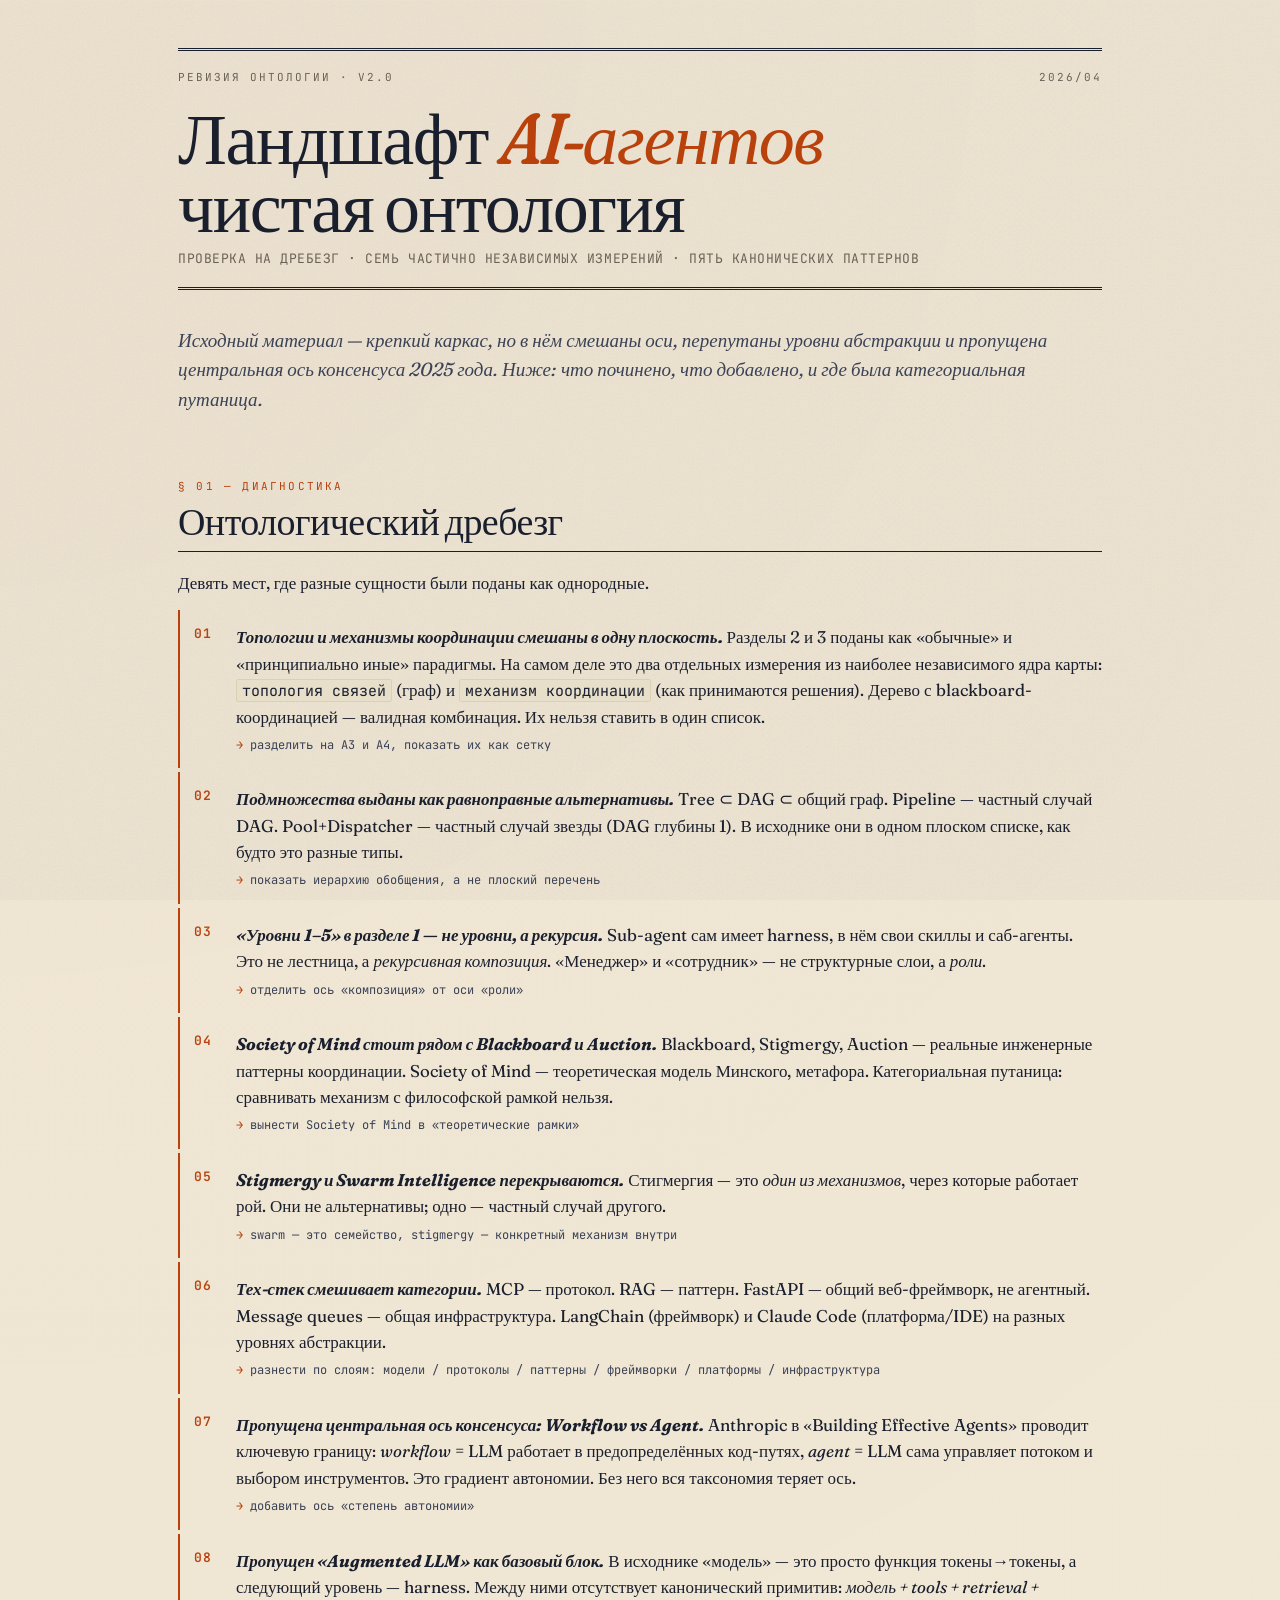
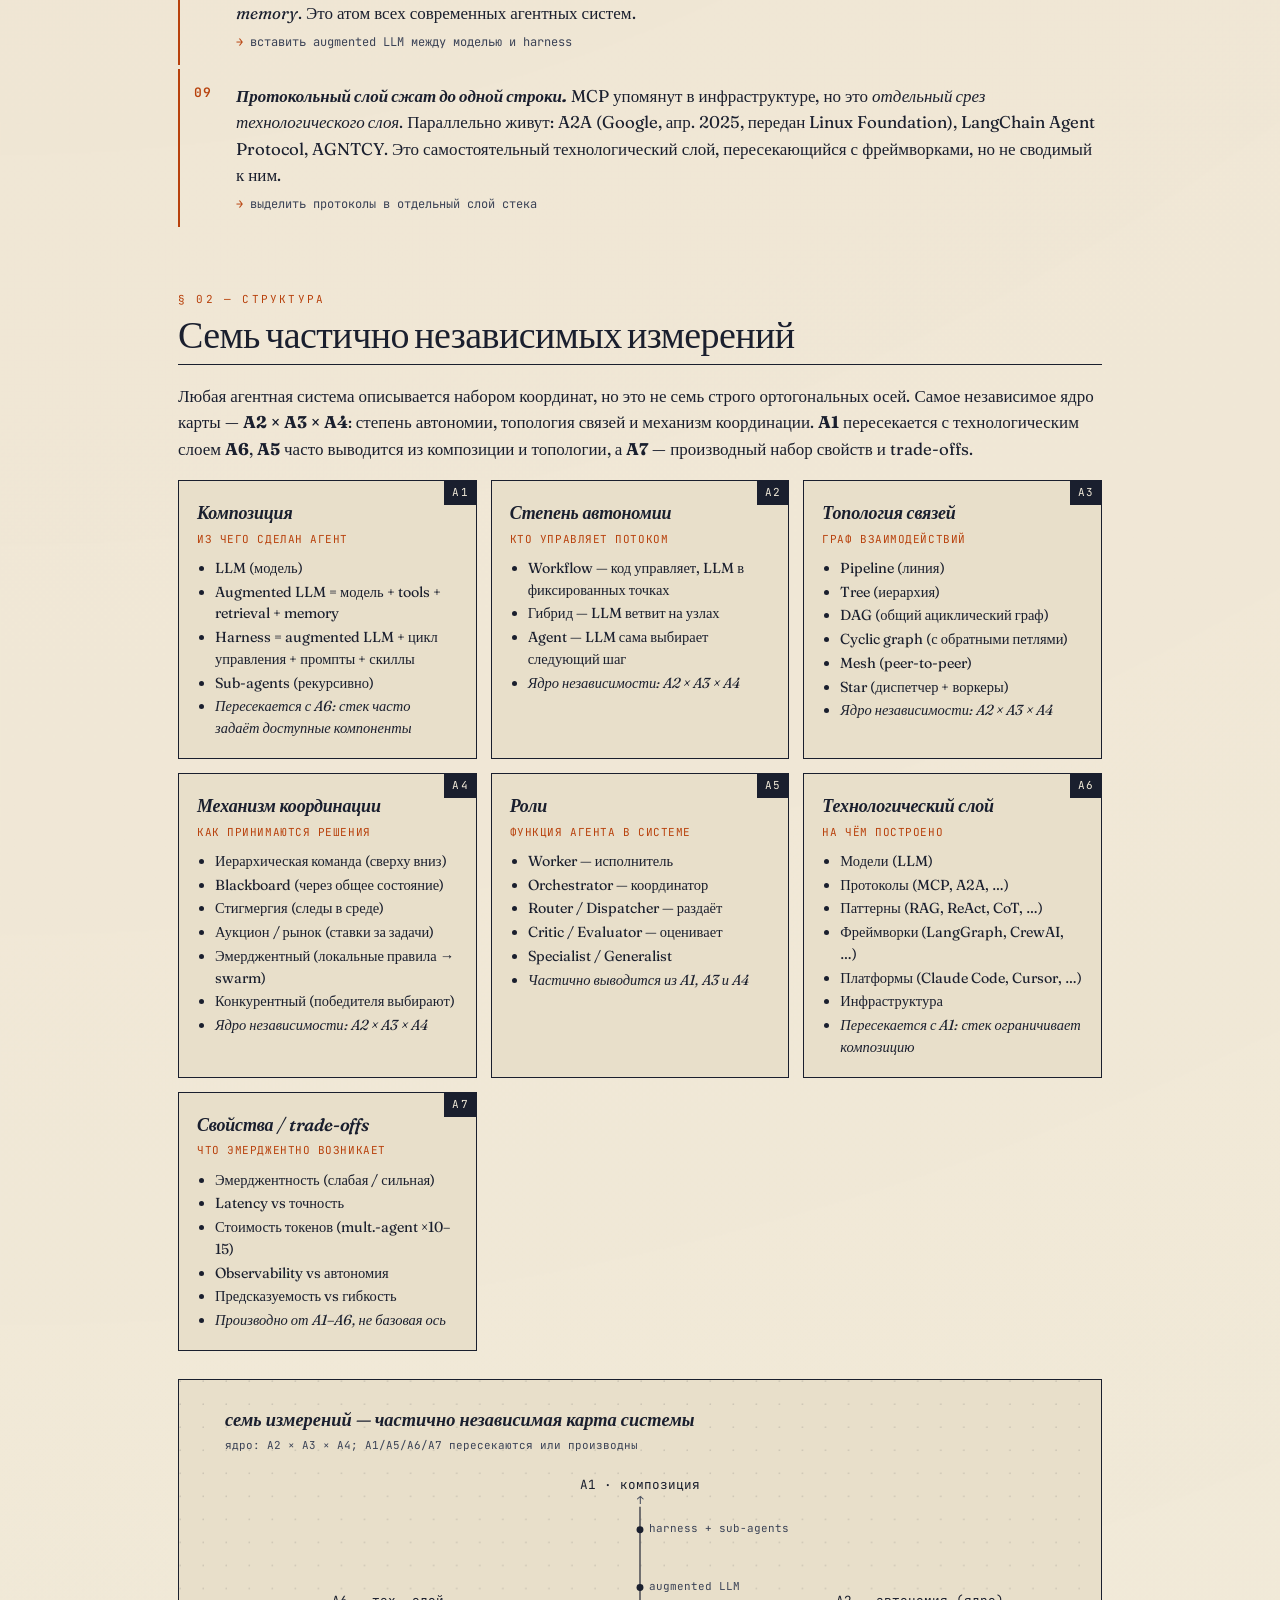
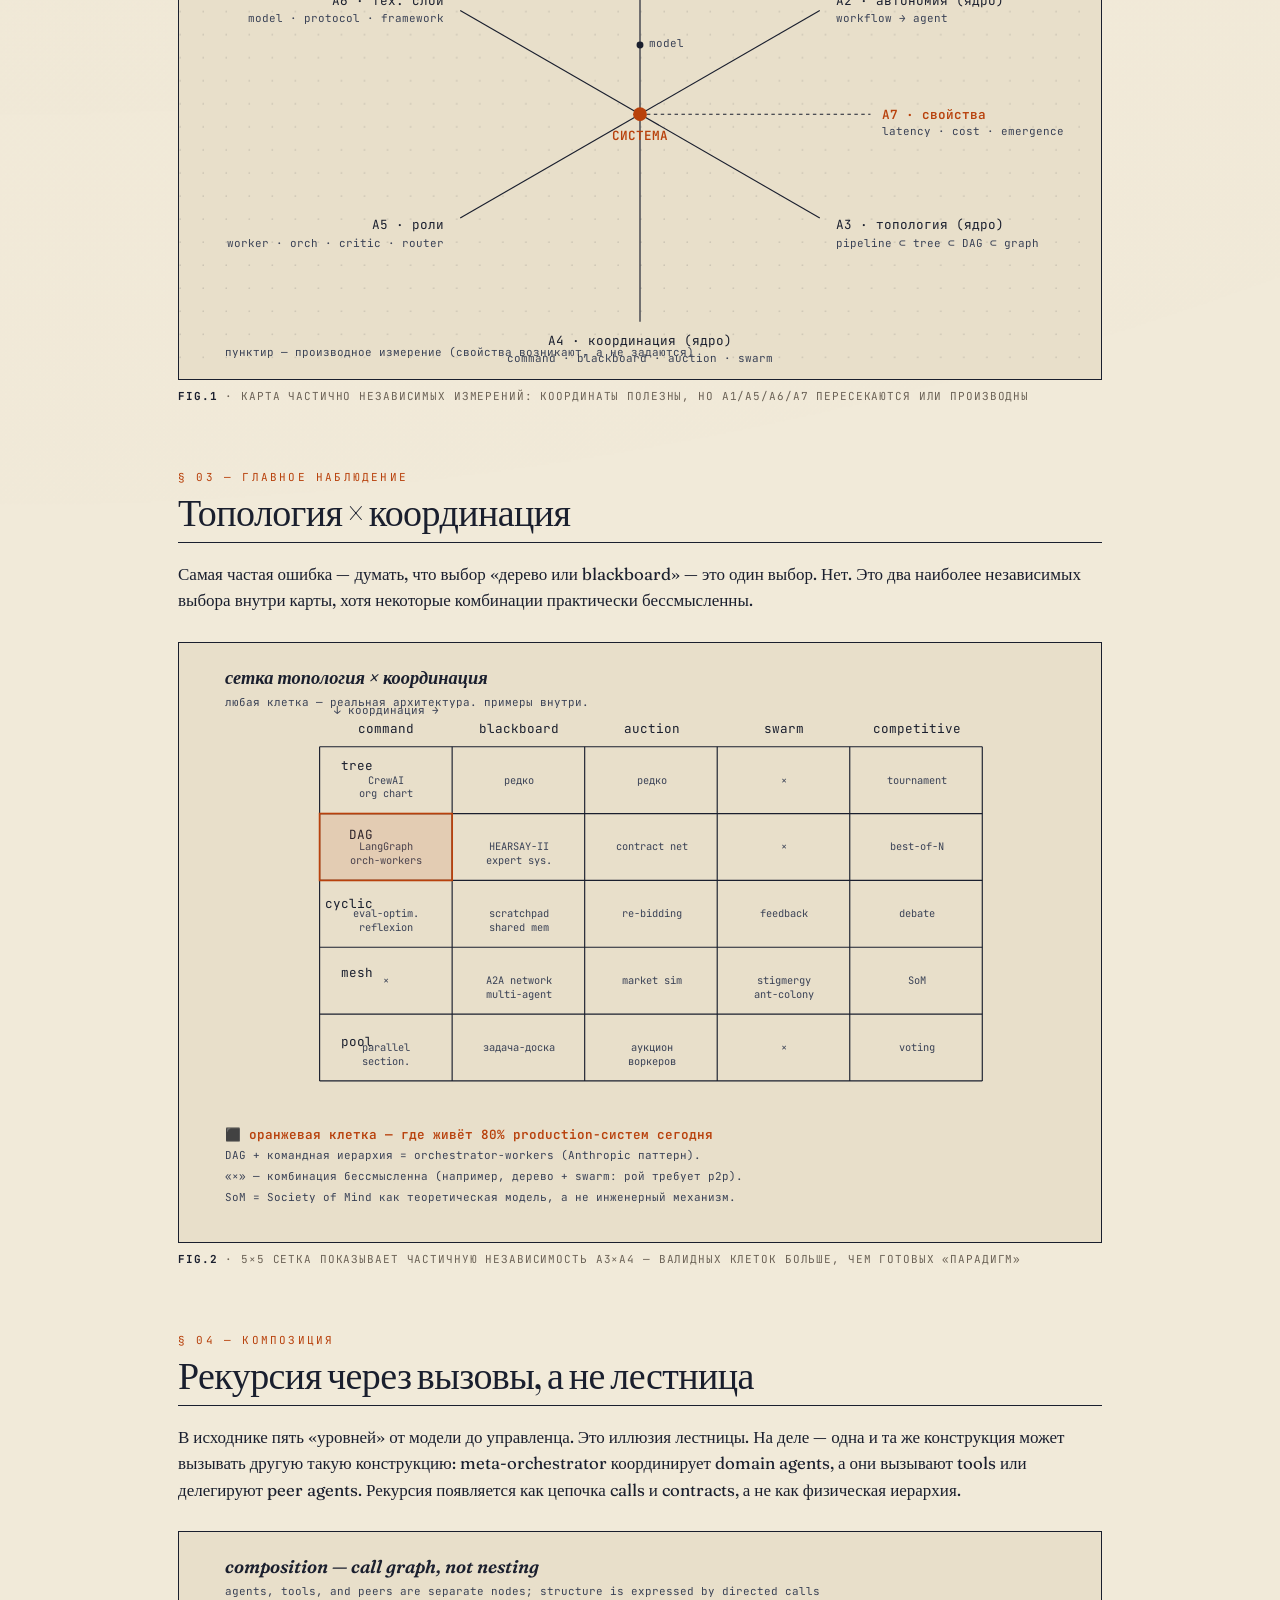
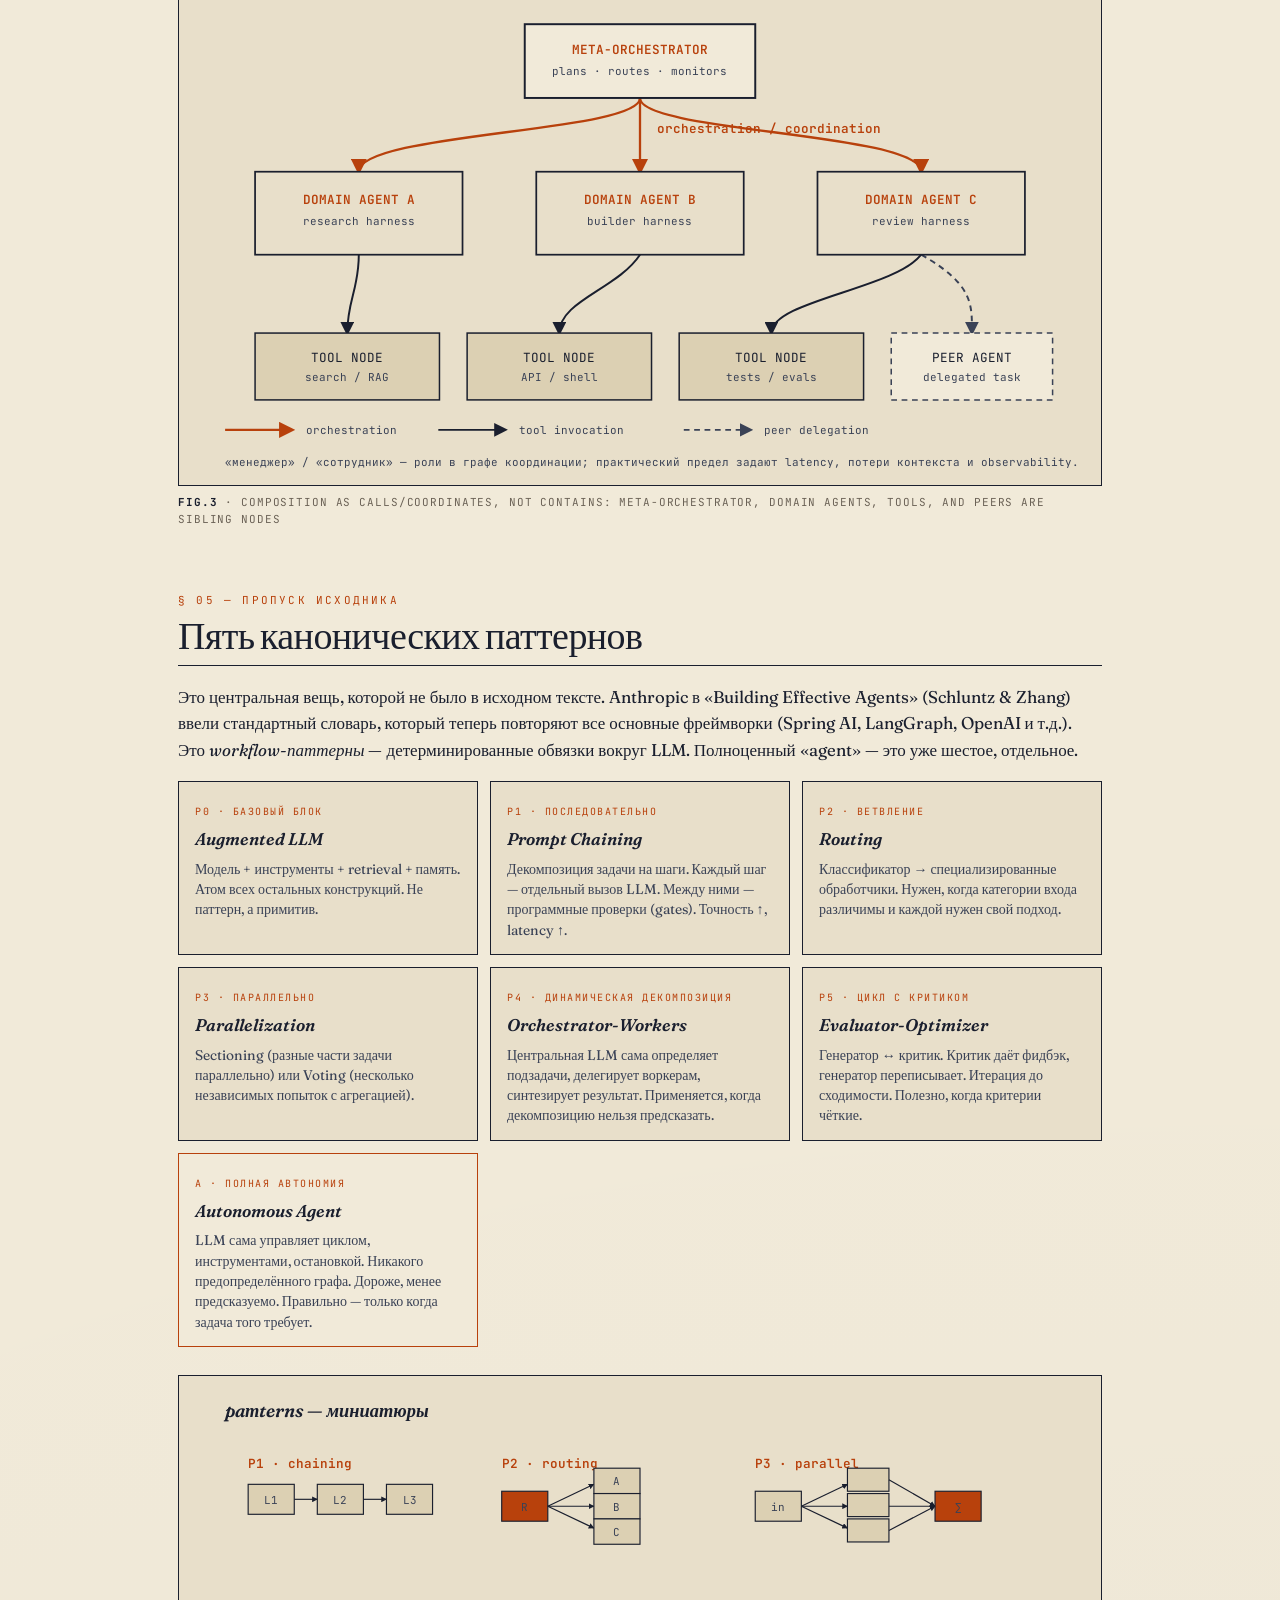
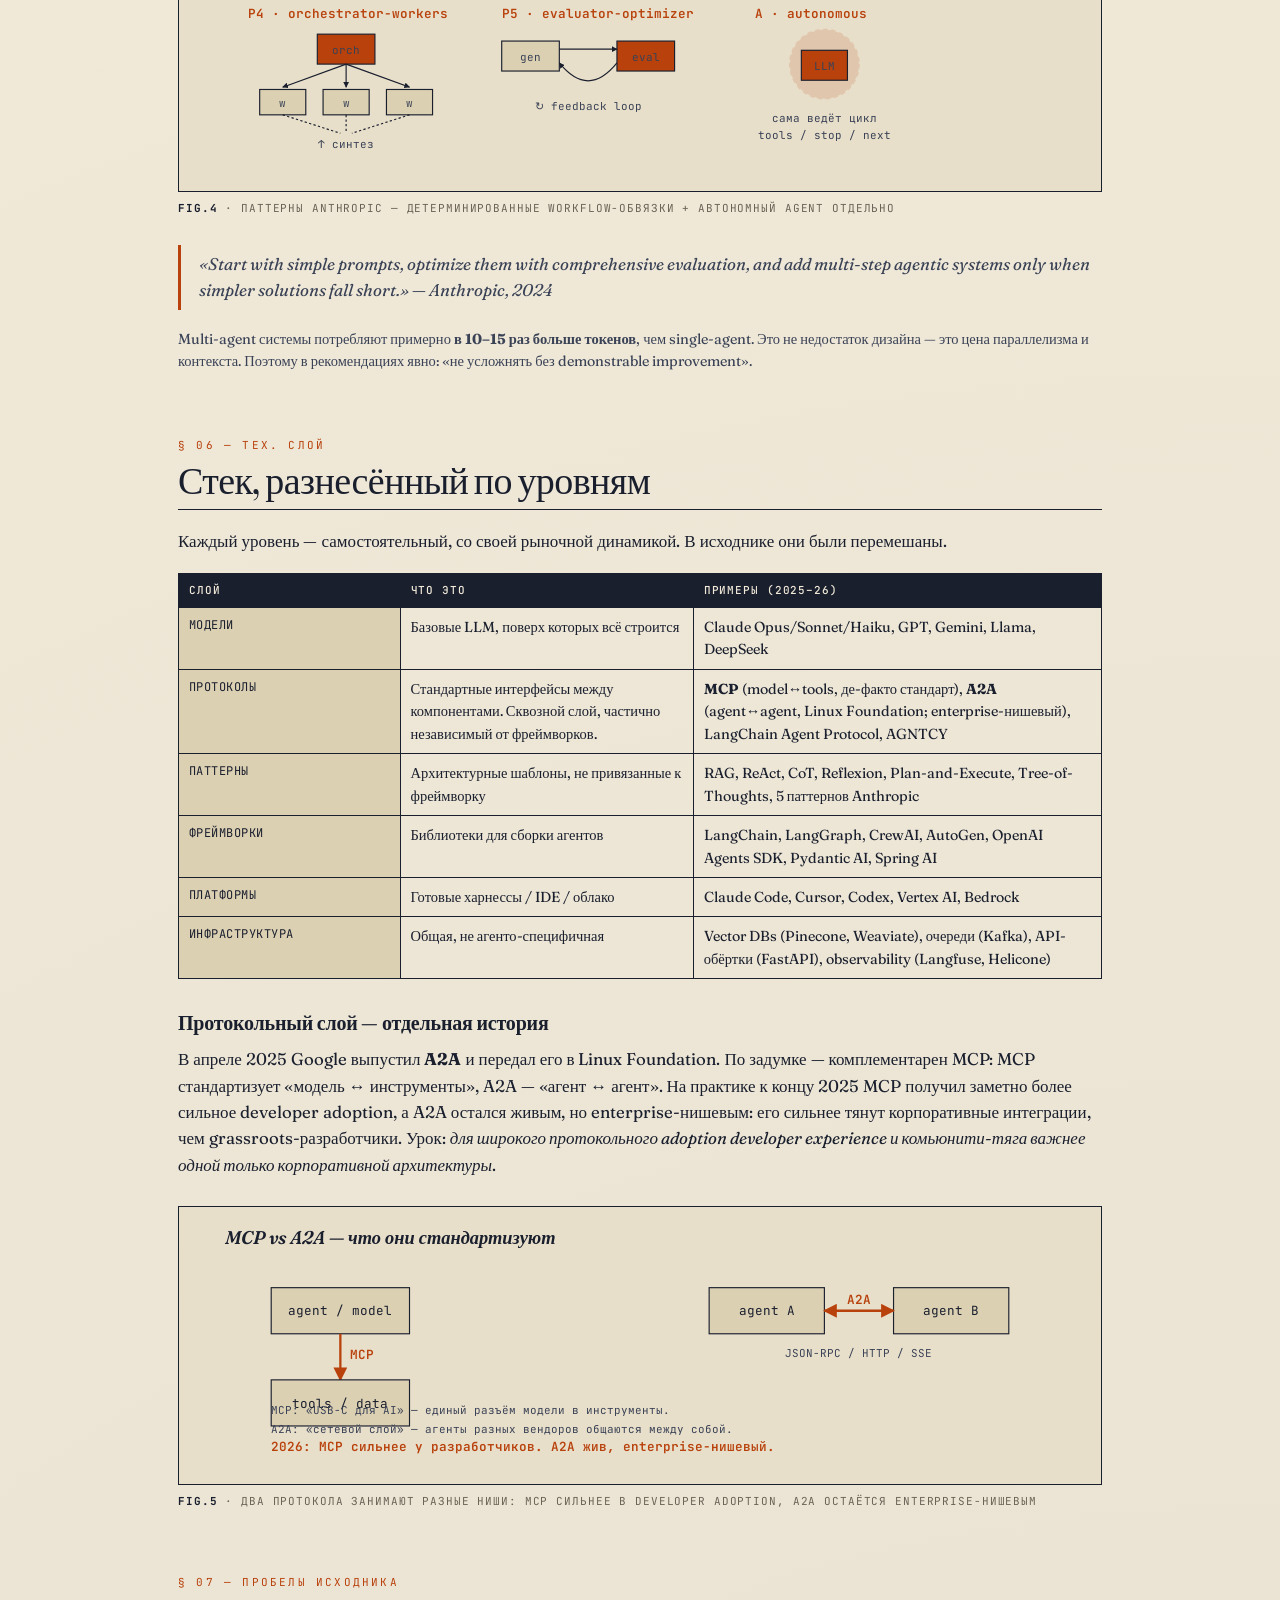
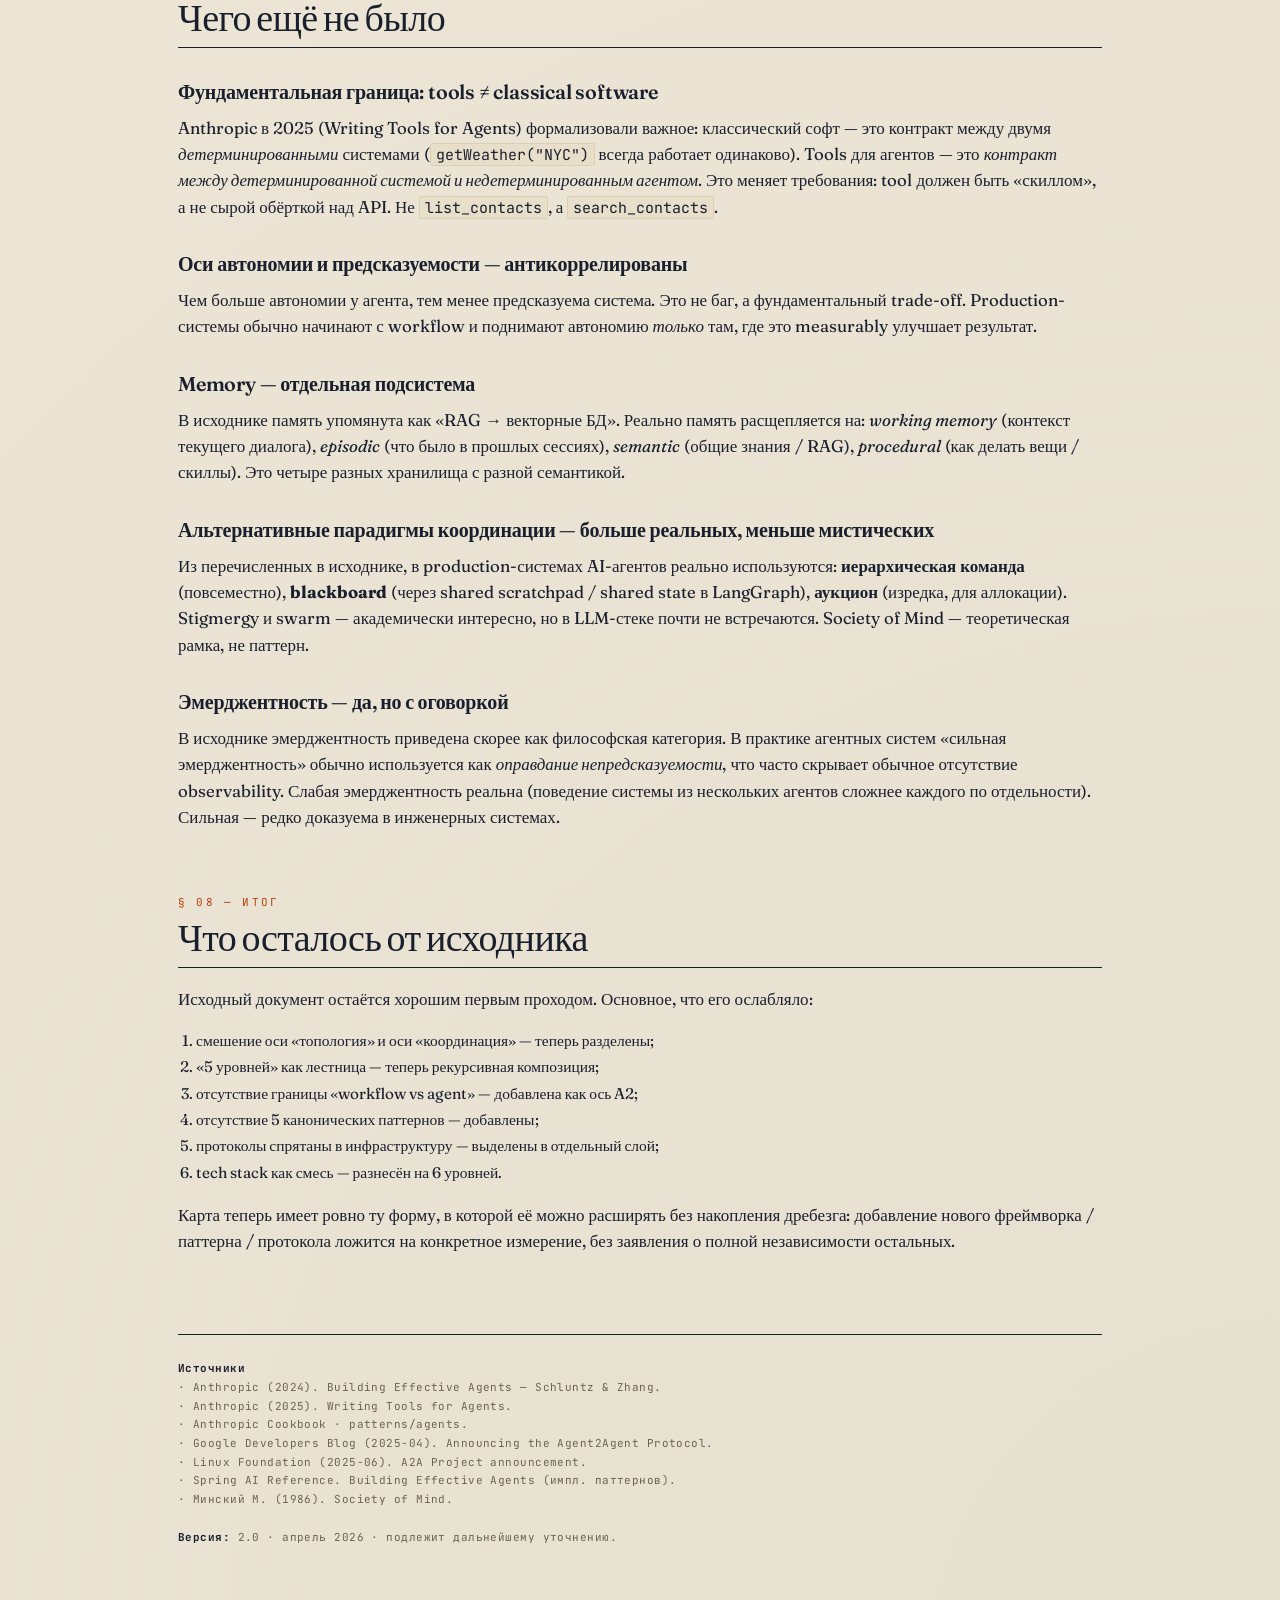
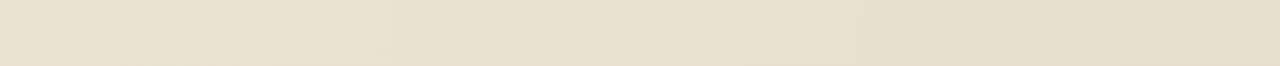
==== agent-ontology.html @ ba0fd34c "Complete Wave 1 fixes" ====
<!doctype html>
<html lang="ru">
<head>
<meta charset="utf-8">
<meta name="viewport" content="width=device-width,initial-scale=1">
<title>Ландшафт AI-агентов — чистая онтология</title>
<link rel="preconnect" href="https://fonts.googleapis.com">
<link rel="preconnect" href="https://fonts.gstatic.com" crossorigin>
<link href="https://fonts.googleapis.com/css2?family=Fraunces:ital,opsz,wght,SOFT,WONK@0,9..144,300..900,0..100,0..1;1,9..144,300..900,0..100,0..1&family=JetBrains+Mono:ital,wght@0,400..800;1,400..800&display=swap" rel="stylesheet">
<style>
  :root{
    --paper:#f1ead9;
    --paper-2:#e8dfca;
    --paper-3:#dcd0b3;
    --ink:#1a1f2e;
    --ink-2:#3a4256;
    --muted:#6b6256;
    --accent:#b8410c;
    --accent-2:#7a2810;
    --rule:#1a1f2e;
  }
  *{box-sizing:border-box}
  html,body{margin:0;padding:0;background:var(--paper);color:var(--ink);}
  body{
    font-family:"Fraunces",Georgia,serif;
    font-feature-settings:"ss01","ss02","onum";
    font-variation-settings:"opsz" 32,"SOFT" 30,"WONK" 0;
    font-size:17px;line-height:1.55;
    background-image:
      radial-gradient(circle at 0% 0%, rgba(184,65,12,.04) 0, transparent 40%),
      radial-gradient(circle at 100% 100%, rgba(26,31,46,.05) 0, transparent 40%);
  }
  .grain{position:fixed;inset:0;pointer-events:none;opacity:.18;mix-blend-mode:multiply;z-index:1;
    background-image:url("data:image/svg+xml;utf8,<svg xmlns='http://www.w3.org/2000/svg' width='160' height='160'><filter id='n'><feTurbulence type='fractalNoise' baseFrequency='.9' numOctaves='2' stitchTiles='stitch'/><feColorMatrix values='0 0 0 0 0.1 0 0 0 0 0.12 0 0 0 0 0.18 0 0 0 .35 0'/></filter><rect width='100%25' height='100%25' filter='url(%23n)'/></svg>");
  }
  .wrap{max-width:980px;margin:0 auto;padding:48px 28px 120px;position:relative;z-index:2;}
  @media(max-width:640px){.wrap{padding:28px 18px 80px}}

  /* Header */
  .masthead{border-top:3px double var(--ink);border-bottom:3px double var(--ink);padding:18px 0;margin-bottom:36px;}
  .stamp{font-family:"JetBrains Mono",monospace;font-size:11px;letter-spacing:.18em;text-transform:uppercase;color:var(--muted);display:flex;justify-content:space-between;flex-wrap:wrap;gap:8px;}
  h1{
    font-family:"Fraunces",serif;font-variation-settings:"opsz" 144,"SOFT" 0,"WONK" 1;
    font-weight:500;font-size:clamp(36px,7vw,72px);line-height:.95;
    margin:18px 0 8px;letter-spacing:-.02em;
  }
  h1 em{font-style:italic;color:var(--accent);font-variation-settings:"opsz" 144,"SOFT" 100,"WONK" 1;}
  .subtitle{font-family:"JetBrains Mono",monospace;font-size:13px;letter-spacing:.04em;color:var(--muted);text-transform:uppercase;margin-top:8px}

  /* Sections */
  section{margin:64px 0 0}
  .sec-num{font-family:"JetBrains Mono",monospace;font-size:11px;letter-spacing:.2em;color:var(--accent);text-transform:uppercase;margin-bottom:6px}
  h2{
    font-family:"Fraunces",serif;font-variation-settings:"opsz" 96,"SOFT" 20,"WONK" 1;
    font-weight:500;font-size:clamp(26px,4.4vw,38px);line-height:1.1;letter-spacing:-.015em;
    margin:0 0 18px;border-bottom:1px solid var(--ink);padding-bottom:8px;
  }
  h3{
    font-family:"Fraunces",serif;font-weight:600;font-variation-settings:"opsz" 32;
    font-size:20px;margin:28px 0 8px;letter-spacing:-.01em;
  }
  p{margin:0 0 14px}
  .lead{font-size:19px;line-height:1.55;color:var(--ink-2);font-style:italic;font-variation-settings:"opsz" 32,"SOFT" 60}
  code,kbd,.mono{font-family:"JetBrains Mono",monospace;font-size:.88em;background:var(--paper-2);padding:1px 5px;border:1px solid var(--paper-3);border-radius:2px}

  /* Drift list */
  .drift{counter-reset:d;list-style:none;padding:0;margin:0}
  .drift li{
    counter-increment:d;
    border-left:2px solid var(--accent);
    padding:14px 0 14px 56px;margin:0 0 4px;
    position:relative;
  }
  .drift li::before{
    content:counter(d,decimal-leading-zero);
    position:absolute;left:14px;top:14px;
    font-family:"JetBrains Mono",monospace;font-size:13px;letter-spacing:.05em;
    color:var(--accent);font-weight:600;
  }
  .drift b{font-weight:700;font-style:italic;color:var(--ink)}
  .drift .fix{
    display:block;margin-top:6px;
    font-family:"JetBrains Mono",monospace;font-size:12px;
    color:var(--ink-2);
  }
  .drift .fix::before{content:"→ ";color:var(--accent);font-weight:700}

  /* Axis cards */
  .axes{display:grid;grid-template-columns:repeat(auto-fit,minmax(280px,1fr));gap:14px;margin:18px 0}
  .axis{
    background:var(--paper-2);
    border:1px solid var(--ink);
    padding:18px 18px 16px;
    position:relative;
  }
  .axis::before{
    content:attr(data-num);
    position:absolute;top:-1px;right:-1px;
    background:var(--ink);color:var(--paper);
    font-family:"JetBrains Mono",monospace;font-size:11px;letter-spacing:.1em;
    padding:4px 8px;
  }
  .axis h4{
    font-family:"Fraunces",serif;font-weight:600;font-style:italic;
    font-size:18px;margin:0 0 4px;letter-spacing:-.01em;
  }
  .axis .axis-q{font-family:"JetBrains Mono",monospace;font-size:11px;color:var(--accent);text-transform:uppercase;letter-spacing:.05em;margin-bottom:10px;display:block}
  .axis ul{margin:0;padding:0 0 0 18px;font-size:14.5px;line-height:1.5}
  .axis ul li{margin:2px 0}

  /* Diagram blocks */
  figure{margin:28px 0;padding:0}
  figure svg{display:block;width:100%;height:auto;background:var(--paper-2);border:1px solid var(--ink)}
  figcaption{
    font-family:"JetBrains Mono",monospace;font-size:11px;color:var(--muted);
    text-transform:uppercase;letter-spacing:.08em;margin-top:8px;
  }
  figcaption b{color:var(--ink)}

  /* Pattern grid */
  .patterns{display:grid;grid-template-columns:repeat(auto-fit,minmax(260px,1fr));gap:12px;margin:18px 0}
  .pat{border:1px solid var(--ink);background:var(--paper-2);padding:14px 16px}
  .pat .ptag{font-family:"JetBrains Mono",monospace;font-size:10px;letter-spacing:.15em;color:var(--accent);text-transform:uppercase}
  .pat h4{font-family:"Fraunces",serif;font-weight:600;font-size:17px;margin:4px 0 6px;font-style:italic}
  .pat p{margin:0;font-size:14px;line-height:1.45;color:var(--ink-2)}

  /* Stack table */
  .stack{width:100%;border-collapse:collapse;margin:18px 0;font-size:14.5px}
  .stack th,.stack td{border:1px solid var(--ink);padding:8px 10px;text-align:left;vertical-align:top}
  .stack th{background:var(--ink);color:var(--paper);font-family:"JetBrains Mono",monospace;font-size:11px;letter-spacing:.08em;text-transform:uppercase;font-weight:500}
  .stack td:first-child{background:var(--paper-3);font-family:"JetBrains Mono",monospace;font-size:12px;letter-spacing:.04em;text-transform:uppercase;width:24%}
  @media(max-width:560px){
    .stack td:first-child{width:32%;font-size:11px}
    .stack td,.stack th{padding:6px 7px;font-size:13px}
  }

  /* Footnote */
  .foot{
    margin-top:80px;padding-top:24px;border-top:1px solid var(--ink);
    font-family:"JetBrains Mono",monospace;font-size:11px;letter-spacing:.04em;
    color:var(--muted);line-height:1.7;
  }
  .foot b{color:var(--ink)}

  /* SVG text styling */
  svg .lbl{font-family:"JetBrains Mono",monospace;font-size:11px;fill:var(--ink)}
  svg .lbl-sm{font-family:"JetBrains Mono",monospace;font-size:9.5px;fill:var(--ink-2)}
  svg .lbl-acc{font-family:"JetBrains Mono",monospace;font-size:11px;fill:var(--accent);font-weight:600}
  svg .ttl{font-family:"Fraunces",serif;font-style:italic;font-size:16px;font-weight:600;fill:var(--ink)}

  blockquote{
    border-left:3px solid var(--accent);
    margin:18px 0;padding:6px 0 6px 18px;
    font-style:italic;color:var(--ink-2);font-size:17px;
  }

</style>
</head>
<body>
<div class="grain"></div>
<div class="wrap">

<header class="masthead">
  <div class="stamp">
    <span>Ревизия онтологии · v2.0</span>
    <span>2026/04</span>
  </div>
  <h1>Ландшафт <em>AI-агентов</em><br>чистая онтология</h1>
  <div class="subtitle">проверка на дребезг · семь частично независимых измерений · пять канонических паттернов</div>
</header>

<p class="lead">Исходный материал — крепкий каркас, но в нём смешаны оси, перепутаны уровни абстракции и пропущена центральная ось консенсуса 2025 года. Ниже: что починено, что добавлено, и где была категориальная путаница.</p>

<!-- ========== SECTION 1: DRIFT ========== -->
<section>
  <div class="sec-num">§ 01 — диагностика</div>
  <h2>Онтологический дребезг</h2>
  <p>Девять мест, где разные сущности были поданы как однородные.</p>

  <ol class="drift">
    <li><b>Топологии и механизмы координации смешаны в одну плоскость.</b> Разделы 2 и 3 поданы как «обычные» и «принципиально иные» парадигмы. На самом деле это два отдельных измерения из наиболее независимого ядра карты: <code>топология связей</code> (граф) и <code>механизм координации</code> (как принимаются решения). Дерево с blackboard-координацией — валидная комбинация. Их нельзя ставить в один список.
    <span class="fix">разделить на A3 и A4, показать их как сетку</span></li>

    <li><b>Подмножества выданы как равноправные альтернативы.</b> Tree ⊂ DAG ⊂ общий граф. Pipeline — частный случай DAG. Pool+Dispatcher — частный случай звезды (DAG глубины 1). В исходнике они в одном плоском списке, как будто это разные типы.
    <span class="fix">показать иерархию обобщения, а не плоский перечень</span></li>

    <li><b>«Уровни 1–5» в разделе 1 — не уровни, а рекурсия.</b> Sub-agent сам имеет harness, в нём свои скиллы и саб-агенты. Это не лестница, а <em>рекурсивная композиция</em>. «Менеджер» и «сотрудник» — не структурные слои, а <em>роли</em>.
    <span class="fix">отделить ось «композиция» от оси «роли»</span></li>

    <li><b>Society of Mind стоит рядом с Blackboard и Auction.</b> Blackboard, Stigmergy, Auction — реальные инженерные паттерны координации. Society of Mind — теоретическая модель Минского, метафора. Категориальная путаница: сравнивать механизм с философской рамкой нельзя.
    <span class="fix">вынести Society of Mind в «теоретические рамки»</span></li>

    <li><b>Stigmergy и Swarm Intelligence перекрываются.</b> Стигмергия — это <em>один из механизмов</em>, через которые работает рой. Они не альтернативы; одно — частный случай другого.
    <span class="fix">swarm — это семейство, stigmergy — конкретный механизм внутри</span></li>

    <li><b>Тех-стек смешивает категории.</b> MCP — протокол. RAG — паттерн. FastAPI — общий веб-фреймворк, не агентный. Message queues — общая инфраструктура. LangChain (фреймворк) и Claude Code (платформа/IDE) на разных уровнях абстракции.
    <span class="fix">разнести по слоям: модели / протоколы / паттерны / фреймворки / платформы / инфраструктура</span></li>

    <li><b>Пропущена центральная ось консенсуса: Workflow vs Agent.</b> Anthropic в «Building Effective Agents» проводит ключевую границу: <em>workflow</em> = LLM работает в предопределённых код-путях, <em>agent</em> = LLM сама управляет потоком и выбором инструментов. Это градиент автономии. Без него вся таксономия теряет ось.
    <span class="fix">добавить ось «степень автономии»</span></li>

    <li><b>Пропущен «Augmented LLM» как базовый блок.</b> В исходнике «модель» — это просто функция токены→токены, а следующий уровень — harness. Между ними отсутствует канонический примитив: <em>модель + tools + retrieval + memory</em>. Это атом всех современных агентных систем.
    <span class="fix">вставить augmented LLM между моделью и harness</span></li>

    <li><b>Протокольный слой сжат до одной строки.</b> MCP упомянут в инфраструктуре, но это <em>отдельный срез технологического слоя</em>. Параллельно живут: A2A (Google, апр. 2025, передан Linux Foundation), LangChain Agent Protocol, AGNTCY. Это самостоятельный технологический слой, пересекающийся с фреймворками, но не сводимый к ним.
    <span class="fix">выделить протоколы в отдельный слой стека</span></li>
  </ol>
</section>

<!-- ========== SECTION 2: AXES ========== -->
<section>
  <div class="sec-num">§ 02 — структура</div>
  <h2>Семь частично независимых измерений</h2>
  <p>Любая агентная система описывается набором координат, но это не семь строго ортогональных осей. Самое независимое ядро карты — <b>A2 × A3 × A4</b>: степень автономии, топология связей и механизм координации. <b>A1</b> пересекается с технологическим слоем <b>A6</b>, <b>A5</b> часто выводится из композиции и топологии, а <b>A7</b> — производный набор свойств и trade-offs.</p>

  <div class="axes">
    <div class="axis" data-num="A1">
      <h4>Композиция</h4>
      <span class="axis-q">из чего сделан агент</span>
      <ul>
        <li>LLM (модель)</li>
        <li>Augmented LLM = модель + tools + retrieval + memory</li>
        <li>Harness = augmented LLM + цикл управления + промпты + скиллы</li>
        <li>Sub-agents (рекурсивно)</li>
        <li><em>Пересекается с A6: стек часто задаёт доступные компоненты</em></li>
      </ul>
    </div>
    <div class="axis" data-num="A2">
      <h4>Степень автономии</h4>
      <span class="axis-q">кто управляет потоком</span>
      <ul>
        <li>Workflow — код управляет, LLM в фиксированных точках</li>
        <li>Гибрид — LLM ветвит на узлах</li>
        <li>Agent — LLM сама выбирает следующий шаг</li>
        <li><em>Ядро независимости: A2 × A3 × A4</em></li>
      </ul>
    </div>
    <div class="axis" data-num="A3">
      <h4>Топология связей</h4>
      <span class="axis-q">граф взаимодействий</span>
      <ul>
        <li>Pipeline (линия)</li>
        <li>Tree (иерархия)</li>
        <li>DAG (общий ациклический граф)</li>
        <li>Cyclic graph (с обратными петлями)</li>
        <li>Mesh (peer-to-peer)</li>
        <li>Star (диспетчер + воркеры)</li>
        <li><em>Ядро независимости: A2 × A3 × A4</em></li>
      </ul>
    </div>
    <div class="axis" data-num="A4">
      <h4>Механизм координации</h4>
      <span class="axis-q">как принимаются решения</span>
      <ul>
        <li>Иерархическая команда (сверху вниз)</li>
        <li>Blackboard (через общее состояние)</li>
        <li>Стигмергия (следы в среде)</li>
        <li>Аукцион / рынок (ставки за задачи)</li>
        <li>Эмерджентный (локальные правила → swarm)</li>
        <li>Конкурентный (победителя выбирают)</li>
        <li><em>Ядро независимости: A2 × A3 × A4</em></li>
      </ul>
    </div>
    <div class="axis" data-num="A5">
      <h4>Роли</h4>
      <span class="axis-q">функция агента в системе</span>
      <ul>
        <li>Worker — исполнитель</li>
        <li>Orchestrator — координатор</li>
        <li>Router / Dispatcher — раздаёт</li>
        <li>Critic / Evaluator — оценивает</li>
        <li>Specialist / Generalist</li>
        <li><em>Частично выводится из A1, A3 и A4</em></li>
      </ul>
    </div>
    <div class="axis" data-num="A6">
      <h4>Технологический слой</h4>
      <span class="axis-q">на чём построено</span>
      <ul>
        <li>Модели (LLM)</li>
        <li>Протоколы (MCP, A2A, …)</li>
        <li>Паттерны (RAG, ReAct, CoT, …)</li>
        <li>Фреймворки (LangGraph, CrewAI, …)</li>
        <li>Платформы (Claude Code, Cursor, …)</li>
        <li>Инфраструктура</li>
        <li><em>Пересекается с A1: стек ограничивает композицию</em></li>
      </ul>
    </div>
    <div class="axis" data-num="A7">
      <h4>Свойства / trade-offs</h4>
      <span class="axis-q">что эмерджентно возникает</span>
      <ul>
        <li>Эмерджентность (слабая / сильная)</li>
        <li>Latency vs точность</li>
        <li>Стоимость токенов (mult.-agent ×10–15)</li>
        <li>Observability vs автономия</li>
        <li>Предсказуемость vs гибкость</li>
        <li><em>Производно от A1–A6, не базовая ось</em></li>
      </ul>
    </div>
  </div>
</section>

<!-- ========== DIAGRAM 1: AXES STAR ========== -->
<figure>
<svg viewBox="0 0 800 520" xmlns="http://www.w3.org/2000/svg">
  <!-- bg subtle grid -->
  <defs>
    <pattern id="dots" width="20" height="20" patternUnits="userSpaceOnUse">
      <circle cx="1" cy="1" r=".7" fill="#1a1f2e" opacity=".15"/>
    </pattern>
  </defs>
  <rect width="800" height="520" fill="url(#dots)"/>

  <!-- title -->
  <text x="40" y="40" class="ttl">семь измерений — частично независимая карта системы</text>
  <text x="40" y="60" class="lbl-sm">ядро: A2 × A3 × A4; A1/A5/A6/A7 пересекаются или производны</text>

  <!-- center -->
  <g transform="translate(400,290)">
    <!-- 7 axes radiating from center -->
    <g stroke="#1a1f2e" stroke-width="1" fill="none">
      <!-- A1 top -->
      <line x1="0" y1="0" x2="0" y2="-180"/>
      <!-- A2 top-right -->
      <line x1="0" y1="0" x2="156" y2="-90"/>
      <!-- A3 bottom-right -->
      <line x1="0" y1="0" x2="156" y2="90"/>
      <!-- A4 bottom -->
      <line x1="0" y1="0" x2="0" y2="180"/>
      <!-- A5 bottom-left -->
      <line x1="0" y1="0" x2="-156" y2="90"/>
      <!-- A6 top-left -->
      <line x1="0" y1="0" x2="-156" y2="-90"/>
      <!-- A7 right (extra, slight angle) -->
      <line x1="0" y1="0" x2="200" y2="0" stroke-dasharray="3 3"/>
    </g>

    <!-- center node -->
    <circle r="6" fill="#b8410c"/>
    <text x="0" y="22" class="lbl-acc" text-anchor="middle">СИСТЕМА</text>

    <!-- axis labels & ticks -->
    <!-- A1 -->
    <g>
      <text x="0" y="-195" class="lbl" text-anchor="middle">A1 · композиция</text>
      <text x="0" y="-180" class="lbl-sm" text-anchor="middle" dy="-2">↑</text>
      <circle cx="0" cy="-60" r="3" fill="#1a1f2e"/><text x="8" y="-58" class="lbl-sm">model</text>
      <circle cx="0" cy="-110" r="3" fill="#1a1f2e"/><text x="8" y="-108" class="lbl-sm">augmented LLM</text>
      <circle cx="0" cy="-160" r="3" fill="#1a1f2e"/><text x="8" y="-158" class="lbl-sm">harness + sub-agents</text>
    </g>
    <!-- A2 -->
    <g>
      <text x="170" y="-95" class="lbl">A2 · автономия (ядро)</text>
      <text x="170" y="-80" class="lbl-sm">workflow → agent</text>
    </g>
    <!-- A3 -->
    <g>
      <text x="170" y="100" class="lbl">A3 · топология (ядро)</text>
      <text x="170" y="115" class="lbl-sm">pipeline ⊂ tree ⊂ DAG ⊂ graph</text>
    </g>
    <!-- A4 -->
    <g>
      <text x="0" y="200" class="lbl" text-anchor="middle">A4 · координация (ядро)</text>
      <text x="0" y="215" class="lbl-sm" text-anchor="middle">command · blackboard · auction · swarm</text>
    </g>
    <!-- A5 -->
    <g>
      <text x="-170" y="100" class="lbl" text-anchor="end">A5 · роли</text>
      <text x="-170" y="115" class="lbl-sm" text-anchor="end">worker · orch · critic · router</text>
    </g>
    <!-- A6 -->
    <g>
      <text x="-170" y="-95" class="lbl" text-anchor="end">A6 · тех. слой</text>
      <text x="-170" y="-80" class="lbl-sm" text-anchor="end">model · protocol · framework</text>
    </g>
    <!-- A7 -->
    <g>
      <text x="210" y="4" class="lbl-acc">A7 · свойства</text>
      <text x="210" y="18" class="lbl-sm">latency · cost · emergence</text>
    </g>
  </g>

  <!-- footnote -->
  <text x="40" y="500" class="lbl-sm">пунктир — производное измерение (свойства возникают, а не задаются)</text>
</svg>
<figcaption><b>fig.1</b> · карта частично независимых измерений: координаты полезны, но A1/A5/A6/A7 пересекаются или производны</figcaption>
</figure>

<!-- ========== SECTION 3: TOPOLOGY × COORDINATION ========== -->
<section>
  <div class="sec-num">§ 03 — главное наблюдение</div>
  <h2>Топология × координация</h2>
  <p>Самая частая ошибка — думать, что выбор «дерево или blackboard» — это один выбор. Нет. Это два наиболее независимых выбора внутри карты, хотя некоторые комбинации практически бессмысленны.</p>

  <figure>
  <svg viewBox="0 0 800 520" xmlns="http://www.w3.org/2000/svg">
    <text x="40" y="36" class="ttl">сетка топология × координация</text>
    <text x="40" y="55" class="lbl-sm">любая клетка — реальная архитектура. примеры внутри.</text>

    <!-- Grid -->
    <g transform="translate(180,90)">
      <!-- columns: coordination -->
      <text x="0" y="-12" class="lbl" text-anchor="middle">command</text>
      <text x="115" y="-12" class="lbl" text-anchor="middle">blackboard</text>
      <text x="230" y="-12" class="lbl" text-anchor="middle">auction</text>
      <text x="345" y="-12" class="lbl" text-anchor="middle">swarm</text>
      <text x="460" y="-12" class="lbl" text-anchor="middle">competitive</text>
      <text x="0" y="-28" class="lbl-sm" text-anchor="middle">↓ координация →</text>

      <!-- rows: topology -->
      <g font-family="JetBrains Mono" font-size="11" fill="#1a1f2e">
        <text x="-12" y="20" text-anchor="end">tree</text>
        <text x="-12" y="80" text-anchor="end">DAG</text>
        <text x="-12" y="140" text-anchor="end">cyclic</text>
        <text x="-12" y="200" text-anchor="end">mesh</text>
        <text x="-12" y="260" text-anchor="end">pool</text>
      </g>
      <text x="-90" y="20" class="lbl-sm" transform="rotate(-90 -90 140)" text-anchor="middle">↑ топология</text>

      <!-- cells 5 cols × 5 rows -->
      <g stroke="#1a1f2e" stroke-width="1" fill="none">
        <!-- vertical lines -->
        <line x1="-58" y1="0" x2="-58" y2="290"/>
        <line x1="57" y1="0" x2="57" y2="290"/>
        <line x1="172" y1="0" x2="172" y2="290"/>
        <line x1="287" y1="0" x2="287" y2="290"/>
        <line x1="402" y1="0" x2="402" y2="290"/>
        <line x1="517" y1="0" x2="517" y2="290"/>
        <!-- horizontal lines -->
        <line x1="-58" y1="0" x2="517" y2="0"/>
        <line x1="-58" y1="58" x2="517" y2="58"/>
        <line x1="-58" y1="116" x2="517" y2="116"/>
        <line x1="-58" y1="174" x2="517" y2="174"/>
        <line x1="-58" y1="232" x2="517" y2="232"/>
        <line x1="-58" y1="290" x2="517" y2="290"/>
      </g>

      <!-- cell content (samples) -->
      <g font-family="JetBrains Mono" font-size="9" fill="#3a4256">
        <!-- row tree -->
        <text x="0" y="32" text-anchor="middle">CrewAI</text>
        <text x="0" y="44" text-anchor="middle">org chart</text>
        <text x="115" y="32" text-anchor="middle">редко</text>
        <text x="230" y="32" text-anchor="middle">редко</text>
        <text x="345" y="32" text-anchor="middle">×</text>
        <text x="460" y="32" text-anchor="middle">tournament</text>

        <!-- row DAG -->
        <text x="0" y="90" text-anchor="middle">LangGraph</text>
        <text x="0" y="102" text-anchor="middle">orch-workers</text>
        <text x="115" y="90" text-anchor="middle">HEARSAY-II</text>
        <text x="115" y="102" text-anchor="middle">expert sys.</text>
        <text x="230" y="90" text-anchor="middle">contract net</text>
        <text x="345" y="90" text-anchor="middle">×</text>
        <text x="460" y="90" text-anchor="middle">best-of-N</text>

        <!-- row cyclic -->
        <text x="0" y="148" text-anchor="middle">eval-optim.</text>
        <text x="0" y="160" text-anchor="middle">reflexion</text>
        <text x="115" y="148" text-anchor="middle">scratchpad</text>
        <text x="115" y="160" text-anchor="middle">shared mem</text>
        <text x="230" y="148" text-anchor="middle">re-bidding</text>
        <text x="345" y="148" text-anchor="middle">feedback</text>
        <text x="460" y="148" text-anchor="middle">debate</text>

        <!-- row mesh -->
        <text x="0" y="206" text-anchor="middle">×</text>
        <text x="115" y="206" text-anchor="middle">A2A network</text>
        <text x="115" y="218" text-anchor="middle">multi-agent</text>
        <text x="230" y="206" text-anchor="middle">market sim</text>
        <text x="345" y="206" text-anchor="middle">stigmergy</text>
        <text x="345" y="218" text-anchor="middle">ant-colony</text>
        <text x="460" y="206" text-anchor="middle">SoM</text>

        <!-- row pool -->
        <text x="0" y="264" text-anchor="middle">parallel</text>
        <text x="0" y="276" text-anchor="middle">section.</text>
        <text x="115" y="264" text-anchor="middle">задача-доска</text>
        <text x="230" y="264" text-anchor="middle">аукцион</text>
        <text x="230" y="276" text-anchor="middle">воркеров</text>
        <text x="345" y="264" text-anchor="middle">×</text>
        <text x="460" y="264" text-anchor="middle">voting</text>
      </g>

      <!-- highlight cell: workflow most common -->
      <rect x="-58" y="58" width="115" height="58" fill="#b8410c" opacity=".12"/>
      <rect x="-58" y="58" width="115" height="58" fill="none" stroke="#b8410c" stroke-width="1.5"/>
    </g>

    <text x="40" y="430" class="lbl-acc">⬛ оранжевая клетка — где живёт 80% production-систем сегодня</text>
    <text x="40" y="448" class="lbl-sm">DAG + командная иерархия = orchestrator-workers (Anthropic паттерн).</text>
    <text x="40" y="466" class="lbl-sm">«×» — комбинация бессмысленна (например, дерево + swarm: рой требует p2p).</text>
    <text x="40" y="484" class="lbl-sm">SoM = Society of Mind как теоретическая модель, а не инженерный механизм.</text>
  </svg>
  <figcaption><b>fig.2</b> · 5×5 сетка показывает частичную независимость A3×A4 — валидных клеток больше, чем готовых «парадигм»</figcaption>
  </figure>
</section>

<!-- ========== SECTION 4: COMPOSITION (RECURSIVE) ========== -->
<section>
  <div class="sec-num">§ 04 — композиция</div>
  <h2>Рекурсия через вызовы, а не лестница</h2>
  <p>В исходнике пять «уровней» от модели до управленца. Это иллюзия лестницы. На деле — одна и та же конструкция может вызывать другую такую конструкцию: meta-orchestrator координирует domain agents, а они вызывают tools или делегируют peer agents. Рекурсия появляется как цепочка calls и contracts, а не как физическая иерархия.</p>

  <figure>
  <svg viewBox="0 0 800 480" xmlns="http://www.w3.org/2000/svg">
    <defs>
      <marker id="fig3-arrow-orch" viewBox="0 0 10 10" refX="8" refY="5" markerWidth="7" markerHeight="7" orient="auto-start-reverse">
        <path d="M 0 0 L 10 5 L 0 10 z" fill="#b8410c"/>
      </marker>
      <marker id="fig3-arrow-tool" viewBox="0 0 10 10" refX="8" refY="5" markerWidth="7" markerHeight="7" orient="auto-start-reverse">
        <path d="M 0 0 L 10 5 L 0 10 z" fill="#1a1f2e"/>
      </marker>
      <marker id="fig3-arrow-peer" viewBox="0 0 10 10" refX="8" refY="5" markerWidth="7" markerHeight="7" orient="auto-start-reverse">
        <path d="M 0 0 L 10 5 L 0 10 z" fill="#3a4256"/>
      </marker>
    </defs>

    <text x="40" y="36" class="ttl">composition — call graph, not nesting</text>
    <text x="40" y="55" class="lbl-sm">agents, tools, and peers are separate nodes; structure is expressed by directed calls</text>

    <!-- orchestration edges -->
    <path d="M400 144 C400 174 156 174 156 208" fill="none" stroke="#b8410c" stroke-width="2" marker-end="url(#fig3-arrow-orch)"/>
    <path d="M400 144 C400 174 400 174 400 208" fill="none" stroke="#b8410c" stroke-width="2" marker-end="url(#fig3-arrow-orch)"/>
    <path d="M400 144 C400 174 644 174 644 208" fill="none" stroke="#b8410c" stroke-width="2" marker-end="url(#fig3-arrow-orch)"/>
    <text x="415" y="174" class="lbl-acc">orchestration / coordination</text>

    <!-- invocation and delegation edges -->
    <path d="M156 280 C156 310 146 320 146 348" fill="none" stroke="#1a1f2e" stroke-width="1.7" marker-end="url(#fig3-arrow-tool)"/>
    <path d="M400 280 C380 310 330 320 330 348" fill="none" stroke="#1a1f2e" stroke-width="1.7" marker-end="url(#fig3-arrow-tool)"/>
    <path d="M644 280 C620 310 514 320 514 348" fill="none" stroke="#1a1f2e" stroke-width="1.7" marker-end="url(#fig3-arrow-tool)"/>
    <path d="M644 280 C690 306 688 324 688 348" fill="none" stroke="#3a4256" stroke-width="1.7" stroke-dasharray="5 4" marker-end="url(#fig3-arrow-peer)"/>

    <!-- sibling nodes -->
    <g>
      <rect x="300" y="80" width="200" height="64" fill="#f1ead9" stroke="#1a1f2e" stroke-width="1.7"/>
      <text x="400" y="106" class="lbl-acc" text-anchor="middle">META-ORCHESTRATOR</text>
      <text x="400" y="124" class="lbl-sm" text-anchor="middle">plans · routes · monitors</text>
    </g>

    <g>
      <rect x="66" y="208" width="180" height="72" fill="#e8dfca" stroke="#1a1f2e" stroke-width="1.5"/>
      <text x="156" y="236" class="lbl-acc" text-anchor="middle">DOMAIN AGENT A</text>
      <text x="156" y="254" class="lbl-sm" text-anchor="middle">research harness</text>
    </g>

    <g>
      <rect x="310" y="208" width="180" height="72" fill="#e8dfca" stroke="#1a1f2e" stroke-width="1.5"/>
      <text x="400" y="236" class="lbl-acc" text-anchor="middle">DOMAIN AGENT B</text>
      <text x="400" y="254" class="lbl-sm" text-anchor="middle">builder harness</text>
    </g>

    <g>
      <rect x="554" y="208" width="180" height="72" fill="#e8dfca" stroke="#1a1f2e" stroke-width="1.5"/>
      <text x="644" y="236" class="lbl-acc" text-anchor="middle">DOMAIN AGENT C</text>
      <text x="644" y="254" class="lbl-sm" text-anchor="middle">review harness</text>
    </g>

    <g>
      <rect x="66" y="348" width="160" height="58" fill="#dcd0b3" stroke="#1a1f2e" stroke-width="1.3"/>
      <text x="146" y="373" class="lbl" text-anchor="middle">TOOL NODE</text>
      <text x="146" y="390" class="lbl-sm" text-anchor="middle">search / RAG</text>
    </g>

    <g>
      <rect x="250" y="348" width="160" height="58" fill="#dcd0b3" stroke="#1a1f2e" stroke-width="1.3"/>
      <text x="330" y="373" class="lbl" text-anchor="middle">TOOL NODE</text>
      <text x="330" y="390" class="lbl-sm" text-anchor="middle">API / shell</text>
    </g>

    <g>
      <rect x="434" y="348" width="160" height="58" fill="#dcd0b3" stroke="#1a1f2e" stroke-width="1.3"/>
      <text x="514" y="373" class="lbl" text-anchor="middle">TOOL NODE</text>
      <text x="514" y="390" class="lbl-sm" text-anchor="middle">tests / evals</text>
    </g>

    <g>
      <rect x="618" y="348" width="140" height="58" fill="#f1ead9" stroke="#3a4256" stroke-width="1.3" stroke-dasharray="5 4"/>
      <text x="688" y="373" class="lbl" text-anchor="middle">PEER AGENT</text>
      <text x="688" y="390" class="lbl-sm" text-anchor="middle">delegated task</text>
    </g>

    <g>
      <line x1="40" y1="432" x2="98" y2="432" stroke="#b8410c" stroke-width="2" marker-end="url(#fig3-arrow-orch)"/>
      <text x="110" y="436" class="lbl-sm">orchestration</text>
      <line x1="225" y1="432" x2="283" y2="432" stroke="#1a1f2e" stroke-width="1.7" marker-end="url(#fig3-arrow-tool)"/>
      <text x="295" y="436" class="lbl-sm">tool invocation</text>
      <line x1="438" y1="432" x2="496" y2="432" stroke="#3a4256" stroke-width="1.7" stroke-dasharray="5 4" marker-end="url(#fig3-arrow-peer)"/>
      <text x="508" y="436" class="lbl-sm">peer delegation</text>
    </g>

    <text x="40" y="463" class="lbl-sm">«менеджер» / «сотрудник» — роли в графе координации; практический предел задают latency, потери контекста и observability.</text>
  </svg>
  <figcaption><b>fig.3</b> · composition as calls/coordinates, not contains: meta-orchestrator, domain agents, tools, and peers are sibling nodes</figcaption>
  </figure>
</section>

<!-- ========== SECTION 5: ANTHROPIC PATTERNS ========== -->
<section>
  <div class="sec-num">§ 05 — пропуск исходника</div>
  <h2>Пять канонических паттернов</h2>
  <p>Это центральная вещь, которой не было в исходном тексте. Anthropic в «Building Effective Agents» (Schluntz &amp; Zhang) ввели стандартный словарь, который теперь повторяют все основные фреймворки (Spring AI, LangGraph, OpenAI и т.д.). Это <em>workflow-паттерны</em> — детерминированные обвязки вокруг LLM. Полноценный «agent» — это уже шестое, отдельное.</p>

  <div class="patterns">
    <div class="pat">
      <span class="ptag">P0 · базовый блок</span>
      <h4>Augmented LLM</h4>
      <p>Модель + инструменты + retrieval + память. Атом всех остальных конструкций. Не паттерн, а примитив.</p>
    </div>
    <div class="pat">
      <span class="ptag">P1 · последовательно</span>
      <h4>Prompt Chaining</h4>
      <p>Декомпозиция задачи на шаги. Каждый шаг — отдельный вызов LLM. Между ними — программные проверки (gates). Точность ↑, latency ↑.</p>
    </div>
    <div class="pat">
      <span class="ptag">P2 · ветвление</span>
      <h4>Routing</h4>
      <p>Классификатор → специализированные обработчики. Нужен, когда категории входа различимы и каждой нужен свой подход.</p>
    </div>
    <div class="pat">
      <span class="ptag">P3 · параллельно</span>
      <h4>Parallelization</h4>
      <p>Sectioning (разные части задачи параллельно) или Voting (несколько независимых попыток с агрегацией).</p>
    </div>
    <div class="pat">
      <span class="ptag">P4 · динамическая декомпозиция</span>
      <h4>Orchestrator-Workers</h4>
      <p>Центральная LLM сама определяет подзадачи, делегирует воркерам, синтезирует результат. Применяется, когда декомпозицию нельзя предсказать.</p>
    </div>
    <div class="pat">
      <span class="ptag">P5 · цикл с критиком</span>
      <h4>Evaluator-Optimizer</h4>
      <p>Генератор ↔ критик. Критик даёт фидбэк, генератор переписывает. Итерация до сходимости. Полезно, когда критерии чёткие.</p>
    </div>
    <div class="pat" style="border-color:#b8410c;background:#f1ead9">
      <span class="ptag" style="color:#b8410c">A · полная автономия</span>
      <h4>Autonomous Agent</h4>
      <p>LLM сама управляет циклом, инструментами, остановкой. Никакого предопределённого графа. Дороже, менее предсказуемо. Правильно — только когда задача того требует.</p>
    </div>
  </div>

  <figure>
  <svg viewBox="0 0 800 360" xmlns="http://www.w3.org/2000/svg">
    <text x="40" y="36" class="ttl">paтterns — миниатюры</text>

    <!-- P1 chaining -->
    <g transform="translate(60,80)">
      <text x="0" y="0" class="lbl-acc">P1 · chaining</text>
      <rect x="0" y="14" width="40" height="26" fill="#dcd0b3" stroke="#1a1f2e"/>
      <text x="20" y="31" class="lbl-sm" text-anchor="middle">L1</text>
      <line x1="40" y1="27" x2="60" y2="27" stroke="#1a1f2e" marker-end="url(#a)"/>
      <rect x="60" y="14" width="40" height="26" fill="#dcd0b3" stroke="#1a1f2e"/>
      <text x="80" y="31" class="lbl-sm" text-anchor="middle">L2</text>
      <line x1="100" y1="27" x2="120" y2="27" stroke="#1a1f2e" marker-end="url(#a)"/>
      <rect x="120" y="14" width="40" height="26" fill="#dcd0b3" stroke="#1a1f2e"/>
      <text x="140" y="31" class="lbl-sm" text-anchor="middle">L3</text>
    </g>

    <!-- P2 routing -->
    <g transform="translate(280,80)">
      <text x="0" y="0" class="lbl-acc">P2 · routing</text>
      <rect x="0" y="20" width="40" height="26" fill="#b8410c" stroke="#1a1f2e"/>
      <text x="20" y="37" class="lbl-sm" text-anchor="middle" fill="#f1ead9">R</text>
      <line x1="40" y1="33" x2="80" y2="14" stroke="#1a1f2e" marker-end="url(#a)"/>
      <line x1="40" y1="33" x2="80" y2="33" stroke="#1a1f2e" marker-end="url(#a)"/>
      <line x1="40" y1="33" x2="80" y2="52" stroke="#1a1f2e" marker-end="url(#a)"/>
      <rect x="80" y="0" width="40" height="22" fill="#dcd0b3" stroke="#1a1f2e"/>
      <text x="100" y="15" class="lbl-sm" text-anchor="middle">A</text>
      <rect x="80" y="22" width="40" height="22" fill="#dcd0b3" stroke="#1a1f2e"/>
      <text x="100" y="37" class="lbl-sm" text-anchor="middle">B</text>
      <rect x="80" y="44" width="40" height="22" fill="#dcd0b3" stroke="#1a1f2e"/>
      <text x="100" y="59" class="lbl-sm" text-anchor="middle">C</text>
    </g>

    <!-- P3 parallel -->
    <g transform="translate(500,80)">
      <text x="0" y="0" class="lbl-acc">P3 · parallel</text>
      <rect x="0" y="20" width="40" height="26" fill="#dcd0b3" stroke="#1a1f2e"/>
      <text x="20" y="37" class="lbl-sm" text-anchor="middle">in</text>
      <line x1="40" y1="33" x2="80" y2="14" stroke="#1a1f2e" marker-end="url(#a)"/>
      <line x1="40" y1="33" x2="80" y2="33" stroke="#1a1f2e" marker-end="url(#a)"/>
      <line x1="40" y1="33" x2="80" y2="52" stroke="#1a1f2e" marker-end="url(#a)"/>
      <rect x="80" y="0" width="36" height="20" fill="#dcd0b3" stroke="#1a1f2e"/>
      <rect x="80" y="22" width="36" height="20" fill="#dcd0b3" stroke="#1a1f2e"/>
      <rect x="80" y="44" width="36" height="20" fill="#dcd0b3" stroke="#1a1f2e"/>
      <line x1="116" y1="10" x2="156" y2="33" stroke="#1a1f2e" marker-end="url(#a)"/>
      <line x1="116" y1="33" x2="156" y2="33" stroke="#1a1f2e" marker-end="url(#a)"/>
      <line x1="116" y1="54" x2="156" y2="33" stroke="#1a1f2e" marker-end="url(#a)"/>
      <rect x="156" y="20" width="40" height="26" fill="#b8410c" stroke="#1a1f2e"/>
      <text x="176" y="37" class="lbl-sm" text-anchor="middle" fill="#f1ead9">∑</text>
    </g>

    <!-- P4 orchestrator-workers -->
    <g transform="translate(60,210)">
      <text x="0" y="0" class="lbl-acc">P4 · orchestrator-workers</text>
      <rect x="60" y="14" width="50" height="26" fill="#b8410c" stroke="#1a1f2e"/>
      <text x="85" y="31" class="lbl-sm" text-anchor="middle" fill="#f1ead9">orch</text>
      <line x1="85" y1="40" x2="30" y2="60" stroke="#1a1f2e" marker-end="url(#a)"/>
      <line x1="85" y1="40" x2="85" y2="60" stroke="#1a1f2e" marker-end="url(#a)"/>
      <line x1="85" y1="40" x2="140" y2="60" stroke="#1a1f2e" marker-end="url(#a)"/>
      <rect x="10" y="62" width="40" height="22" fill="#dcd0b3" stroke="#1a1f2e"/>
      <text x="30" y="77" class="lbl-sm" text-anchor="middle">w</text>
      <rect x="65" y="62" width="40" height="22" fill="#dcd0b3" stroke="#1a1f2e"/>
      <text x="85" y="77" class="lbl-sm" text-anchor="middle">w</text>
      <rect x="120" y="62" width="40" height="22" fill="#dcd0b3" stroke="#1a1f2e"/>
      <text x="140" y="77" class="lbl-sm" text-anchor="middle">w</text>
      <line x1="30" y1="84" x2="80" y2="100" stroke="#1a1f2e" stroke-dasharray="2 2"/>
      <line x1="85" y1="84" x2="85" y2="100" stroke="#1a1f2e" stroke-dasharray="2 2"/>
      <line x1="140" y1="84" x2="90" y2="100" stroke="#1a1f2e" stroke-dasharray="2 2"/>
      <text x="85" y="113" class="lbl-sm" text-anchor="middle">↑ синтез</text>
    </g>

    <!-- P5 eval-optimizer -->
    <g transform="translate(280,210)">
      <text x="0" y="0" class="lbl-acc">P5 · evaluator-optimizer</text>
      <rect x="0" y="20" width="50" height="26" fill="#dcd0b3" stroke="#1a1f2e"/>
      <text x="25" y="37" class="lbl-sm" text-anchor="middle">gen</text>
      <rect x="100" y="20" width="50" height="26" fill="#b8410c" stroke="#1a1f2e"/>
      <text x="125" y="37" class="lbl-sm" text-anchor="middle" fill="#f1ead9">eval</text>
      <path d="M 50 27 L 100 27" stroke="#1a1f2e" fill="none" marker-end="url(#a)"/>
      <path d="M 100 39 Q 75 70 50 39" stroke="#1a1f2e" fill="none" marker-end="url(#a)"/>
      <text x="75" y="80" class="lbl-sm" text-anchor="middle">↻ feedback loop</text>
    </g>

    <!-- A autonomous -->
    <g transform="translate(500,210)">
      <text x="0" y="0" class="lbl-acc" fill="#b8410c">A · autonomous</text>
      <circle cx="60" cy="40" r="30" fill="#b8410c" opacity=".15" stroke="#b8410c" stroke-width="1.5" stroke-dasharray="4 3"/>
      <rect x="40" y="28" width="40" height="26" fill="#b8410c" stroke="#1a1f2e"/>
      <text x="60" y="45" class="lbl-sm" text-anchor="middle" fill="#f1ead9">LLM</text>
      <text x="60" y="90" class="lbl-sm" text-anchor="middle">сама ведёт цикл</text>
      <text x="60" y="105" class="lbl-sm" text-anchor="middle">tools / stop / next</text>
    </g>

    <defs>
      <marker id="a" viewBox="0 0 10 10" refX="9" refY="5" markerWidth="5" markerHeight="5" orient="auto">
        <path d="M 0 0 L 10 5 L 0 10 z" fill="#1a1f2e"/>
      </marker>
    </defs>
  </svg>
  <figcaption><b>fig.4</b> · паттерны Anthropic — детерминированные workflow-обвязки + автономный agent отдельно</figcaption>
  </figure>

  <blockquote>«Start with simple prompts, optimize them with comprehensive evaluation, and add multi-step agentic systems only when simpler solutions fall short.» — Anthropic, 2024</blockquote>

  <p style="font-size:14.5px;color:var(--ink-2)">Multi-agent системы потребляют примерно <b>в 10–15 раз больше токенов</b>, чем single-agent. Это не недостаток дизайна — это цена параллелизма и контекста. Поэтому в рекомендациях явно: «не усложнять без demonstrable improvement».</p>
</section>

<!-- ========== SECTION 6: TECH STACK CLEAN ========== -->
<section>
  <div class="sec-num">§ 06 — тех. слой</div>
  <h2>Стек, разнесённый по уровням</h2>
  <p>Каждый уровень — самостоятельный, со своей рыночной динамикой. В исходнике они были перемешаны.</p>

  <table class="stack">
    <thead>
      <tr><th>Слой</th><th>Что это</th><th>Примеры (2025–26)</th></tr>
    </thead>
    <tbody>
      <tr><td>Модели</td><td>Базовые LLM, поверх которых всё строится</td><td>Claude Opus/Sonnet/Haiku, GPT, Gemini, Llama, DeepSeek</td></tr>
      <tr><td>Протоколы</td><td>Стандартные интерфейсы между компонентами. Сквозной слой, частично независимый от фреймворков.</td><td><b>MCP</b> (model↔tools, де-факто стандарт), <b>A2A</b> (agent↔agent, Linux Foundation; enterprise-нишевый), LangChain Agent Protocol, AGNTCY</td></tr>
      <tr><td>Паттерны</td><td>Архитектурные шаблоны, не привязанные к фреймворку</td><td>RAG, ReAct, CoT, Reflexion, Plan-and-Execute, Tree-of-Thoughts, 5 паттернов Anthropic</td></tr>
      <tr><td>Фреймворки</td><td>Библиотеки для сборки агентов</td><td>LangChain, LangGraph, CrewAI, AutoGen, OpenAI Agents SDK, Pydantic AI, Spring AI</td></tr>
      <tr><td>Платформы</td><td>Готовые харнессы / IDE / облако</td><td>Claude Code, Cursor, Codex, Vertex AI, Bedrock</td></tr>
      <tr><td>Инфраструктура</td><td>Общая, не агенто-специфичная</td><td>Vector DBs (Pinecone, Weaviate), очереди (Kafka), API-обёртки (FastAPI), observability (Langfuse, Helicone)</td></tr>
    </tbody>
  </table>

  <h3>Протокольный слой — отдельная история</h3>
  <p>В апреле 2025 Google выпустил <b>A2A</b> и передал его в Linux Foundation. По задумке — комплементарен MCP: MCP стандартизует «модель ↔ инструменты», A2A — «агент ↔ агент». На практике к концу 2025 MCP получил заметно более сильное developer adoption, а A2A остался живым, но enterprise-нишевым: его сильнее тянут корпоративные интеграции, чем grassroots-разработчики. Урок: <em>для широкого протокольного adoption developer experience и комьюнити-тяга важнее одной только корпоративной архитектуры</em>.</p>

  <figure>
  <svg viewBox="0 0 800 240" xmlns="http://www.w3.org/2000/svg">
    <text x="40" y="32" class="ttl">MCP vs A2A — что они стандартизуют</text>

    <!-- left: MCP -->
    <g transform="translate(80,70)">
      <rect x="0" y="0" width="120" height="40" fill="#dcd0b3" stroke="#1a1f2e"/>
      <text x="60" y="24" class="lbl" text-anchor="middle">agent / model</text>
      <line x1="60" y1="40" x2="60" y2="80" stroke="#b8410c" stroke-width="2" marker-end="url(#a2)"/>
      <text x="68" y="62" class="lbl-acc">MCP</text>
      <rect x="0" y="80" width="120" height="40" fill="#dcd0b3" stroke="#1a1f2e"/>
      <text x="60" y="104" class="lbl" text-anchor="middle">tools / data</text>
    </g>

    <!-- right: A2A -->
    <g transform="translate(540,70)">
      <rect x="-80" y="0" width="100" height="40" fill="#dcd0b3" stroke="#1a1f2e"/>
      <text x="-30" y="24" class="lbl" text-anchor="middle">agent A</text>
      <rect x="80" y="0" width="100" height="40" fill="#dcd0b3" stroke="#1a1f2e"/>
      <text x="130" y="24" class="lbl" text-anchor="middle">agent B</text>
      <line x1="20" y1="20" x2="80" y2="20" stroke="#b8410c" stroke-width="2" marker-end="url(#a2)" marker-start="url(#a2start)"/>
      <text x="50" y="14" class="lbl-acc" text-anchor="middle">A2A</text>
      <text x="50" y="60" class="lbl-sm" text-anchor="middle">JSON-RPC / HTTP / SSE</text>
    </g>

    <!-- bottom legend -->
    <text x="80" y="180" class="lbl-sm">MCP: «USB-C для AI» — единый разъём модели в инструменты.</text>
    <text x="80" y="196" class="lbl-sm">A2A: «сетевой слой» — агенты разных вендоров общаются между собой.</text>
    <text x="80" y="212" class="lbl-acc">2026: MCP сильнее у разработчиков. A2A жив, enterprise-нишевый.</text>

    <defs>
      <marker id="a2" viewBox="0 0 10 10" refX="9" refY="5" markerWidth="6" markerHeight="6" orient="auto">
        <path d="M 0 0 L 10 5 L 0 10 z" fill="#b8410c"/>
      </marker>
      <marker id="a2start" viewBox="0 0 10 10" refX="1" refY="5" markerWidth="6" markerHeight="6" orient="auto">
        <path d="M 10 0 L 0 5 L 10 10 z" fill="#b8410c"/>
      </marker>
    </defs>
  </svg>
  <figcaption><b>fig.5</b> · два протокола занимают разные ниши: MCP сильнее в developer adoption, A2A остаётся enterprise-нишевым</figcaption>
  </figure>
</section>

<!-- ========== SECTION 7: WHAT TO ADD ========== -->
<section>
  <div class="sec-num">§ 07 — пробелы исходника</div>
  <h2>Чего ещё не было</h2>

  <h3>Фундаментальная граница: tools ≠ classical software</h3>
  <p>Anthropic в 2025 (Writing Tools for Agents) формализовали важное: классический софт — это контракт между двумя <em>детерминированными</em> системами (<code>getWeather("NYC")</code> всегда работает одинаково). Tools для агентов — это <em>контракт между детерминированной системой и недетерминированным агентом</em>. Это меняет требования: tool должен быть «скиллом», а не сырой обёрткой над API. Не <code>list_contacts</code>, а <code>search_contacts</code>.</p>

  <h3>Оси автономии и предсказуемости — антикоррелированы</h3>
  <p>Чем больше автономии у агента, тем менее предсказуема система. Это не баг, а фундаментальный trade-off. Production-системы обычно начинают с workflow и поднимают автономию <em>только</em> там, где это measurably улучшает результат.</p>

  <h3>Memory — отдельная подсистема</h3>
  <p>В исходнике память упомянута как «RAG → векторные БД». Реально память расщепляется на: <em>working memory</em> (контекст текущего диалога), <em>episodic</em> (что было в прошлых сессиях), <em>semantic</em> (общие знания / RAG), <em>procedural</em> (как делать вещи / скиллы). Это четыре разных хранилища с разной семантикой.</p>

  <h3>Альтернативные парадигмы координации — больше реальных, меньше мистических</h3>
  <p>Из перечисленных в исходнике, в production-системах AI-агентов реально используются: <b>иерархическая команда</b> (повсеместно), <b>blackboard</b> (через shared scratchpad / shared state в LangGraph), <b>аукцион</b> (изредка, для аллокации). Stigmergy и swarm — академически интересно, но в LLM-стеке почти не встречаются. Society of Mind — теоретическая рамка, не паттерн.</p>

  <h3>Эмерджентность — да, но с оговоркой</h3>
  <p>В исходнике эмерджентность приведена скорее как философская категория. В практике агентных систем «сильная эмерджентность» обычно используется как <em>оправдание непредсказуемости</em>, что часто скрывает обычное отсутствие observability. Слабая эмерджентность реальна (поведение системы из нескольких агентов сложнее каждого по отдельности). Сильная — редко доказуема в инженерных системах.</p>
</section>

<!-- ========== SECTION 8: SUMMARY ========== -->
<section>
  <div class="sec-num">§ 08 — итог</div>
  <h2>Что осталось от исходника</h2>
  <p>Исходный документ остаётся хорошим первым проходом. Основное, что его ослабляло:</p>
  <ol style="padding-left:18px;line-height:1.7;font-size:15.5px">
    <li>смешение оси «топология» и оси «координация» — теперь разделены;</li>
    <li>«5 уровней» как лестница — теперь рекурсивная композиция;</li>
    <li>отсутствие границы «workflow vs agent» — добавлена как ось A2;</li>
    <li>отсутствие 5 канонических паттернов — добавлены;</li>
    <li>протоколы спрятаны в инфраструктуру — выделены в отдельный слой;</li>
    <li>tech stack как смесь — разнесён на 6 уровней.</li>
  </ol>

  <p>Карта теперь имеет ровно ту форму, в которой её можно расширять без накопления дребезга: добавление нового фреймворка / паттерна / протокола ложится на конкретное измерение, без заявления о полной независимости остальных.</p>
</section>

<div class="foot">
  <b>Источники</b><br>
  · Anthropic (2024). Building Effective Agents — Schluntz &amp; Zhang.<br>
  · Anthropic (2025). Writing Tools for Agents.<br>
  · Anthropic Cookbook · patterns/agents.<br>
  · Google Developers Blog (2025-04). Announcing the Agent2Agent Protocol.<br>
  · Linux Foundation (2025-06). A2A Project announcement.<br>
  · Spring AI Reference. Building Effective Agents (импл. паттернов).<br>
  · Минский М. (1986). Society of Mind.<br><br>
  <b>Версия:</b> 2.0 · апрель 2026 · подлежит дальнейшему уточнению.
</div>

</div>
</body>
</html>
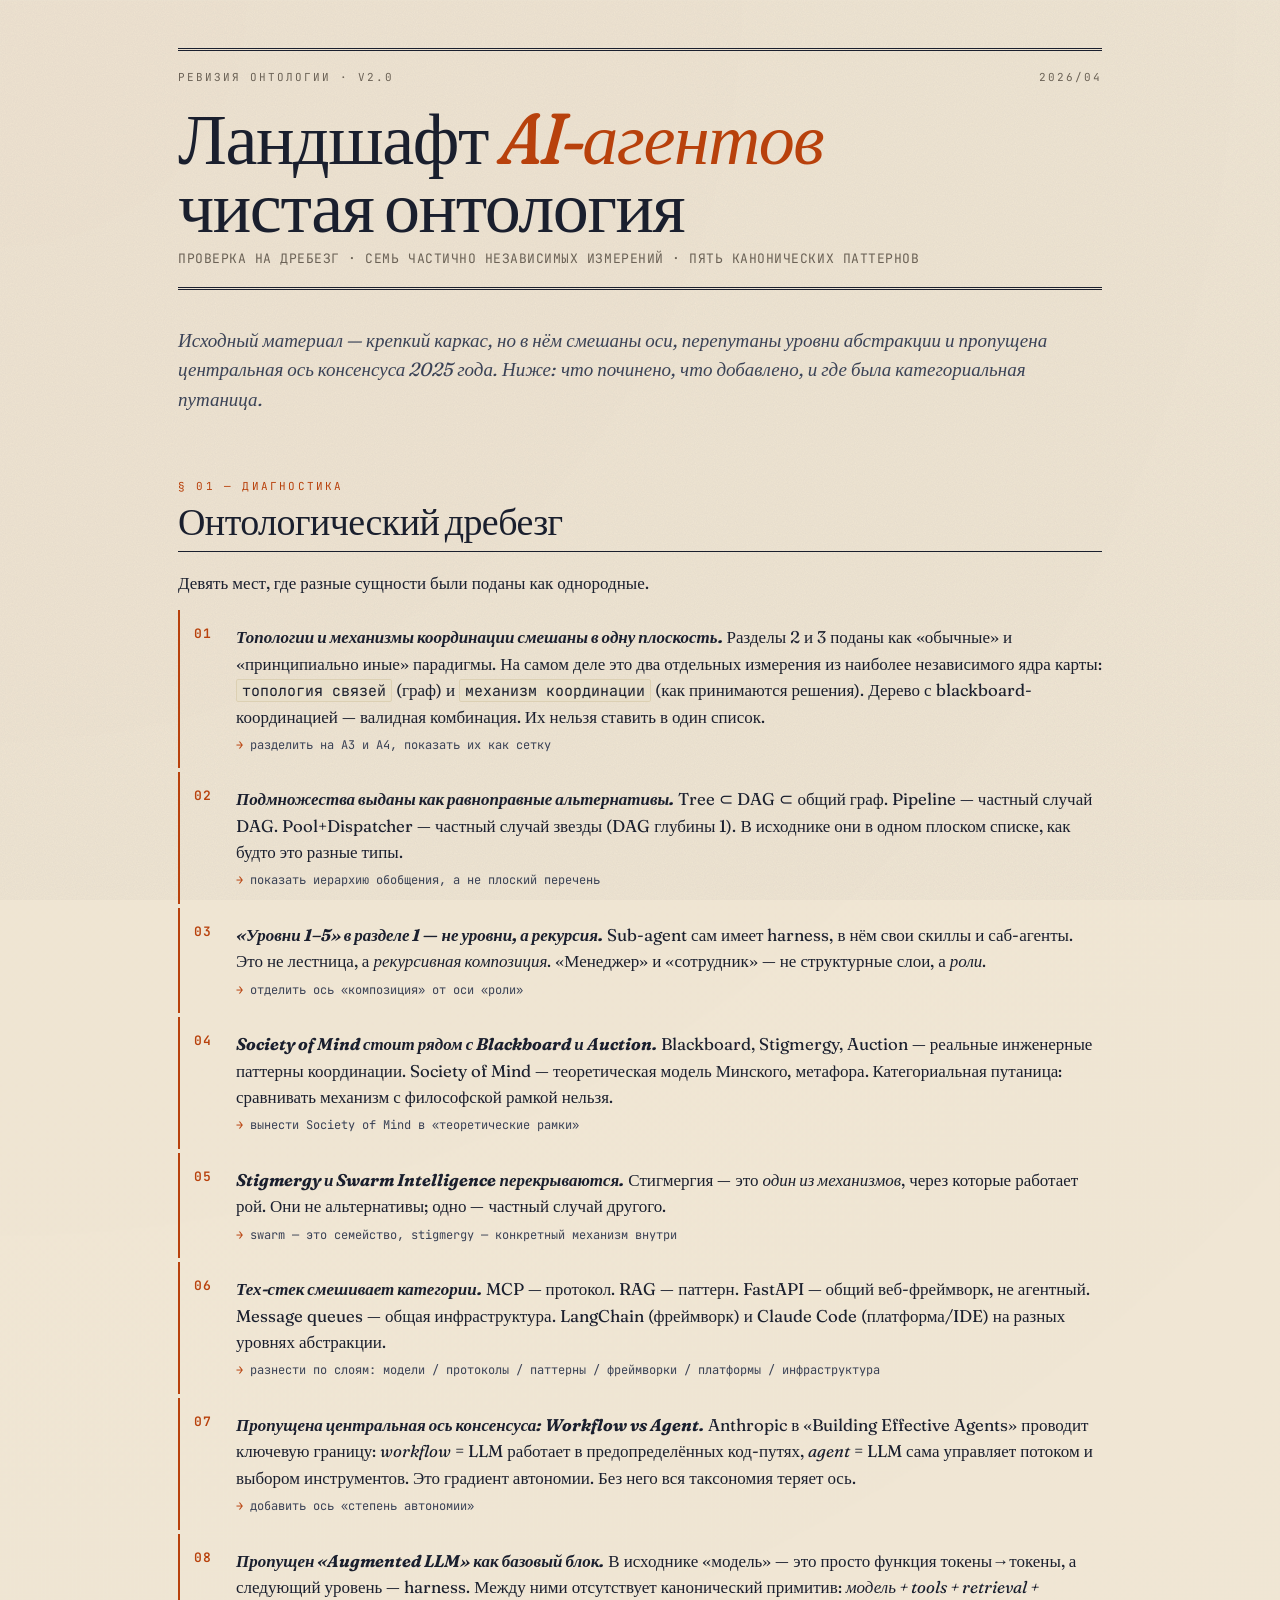
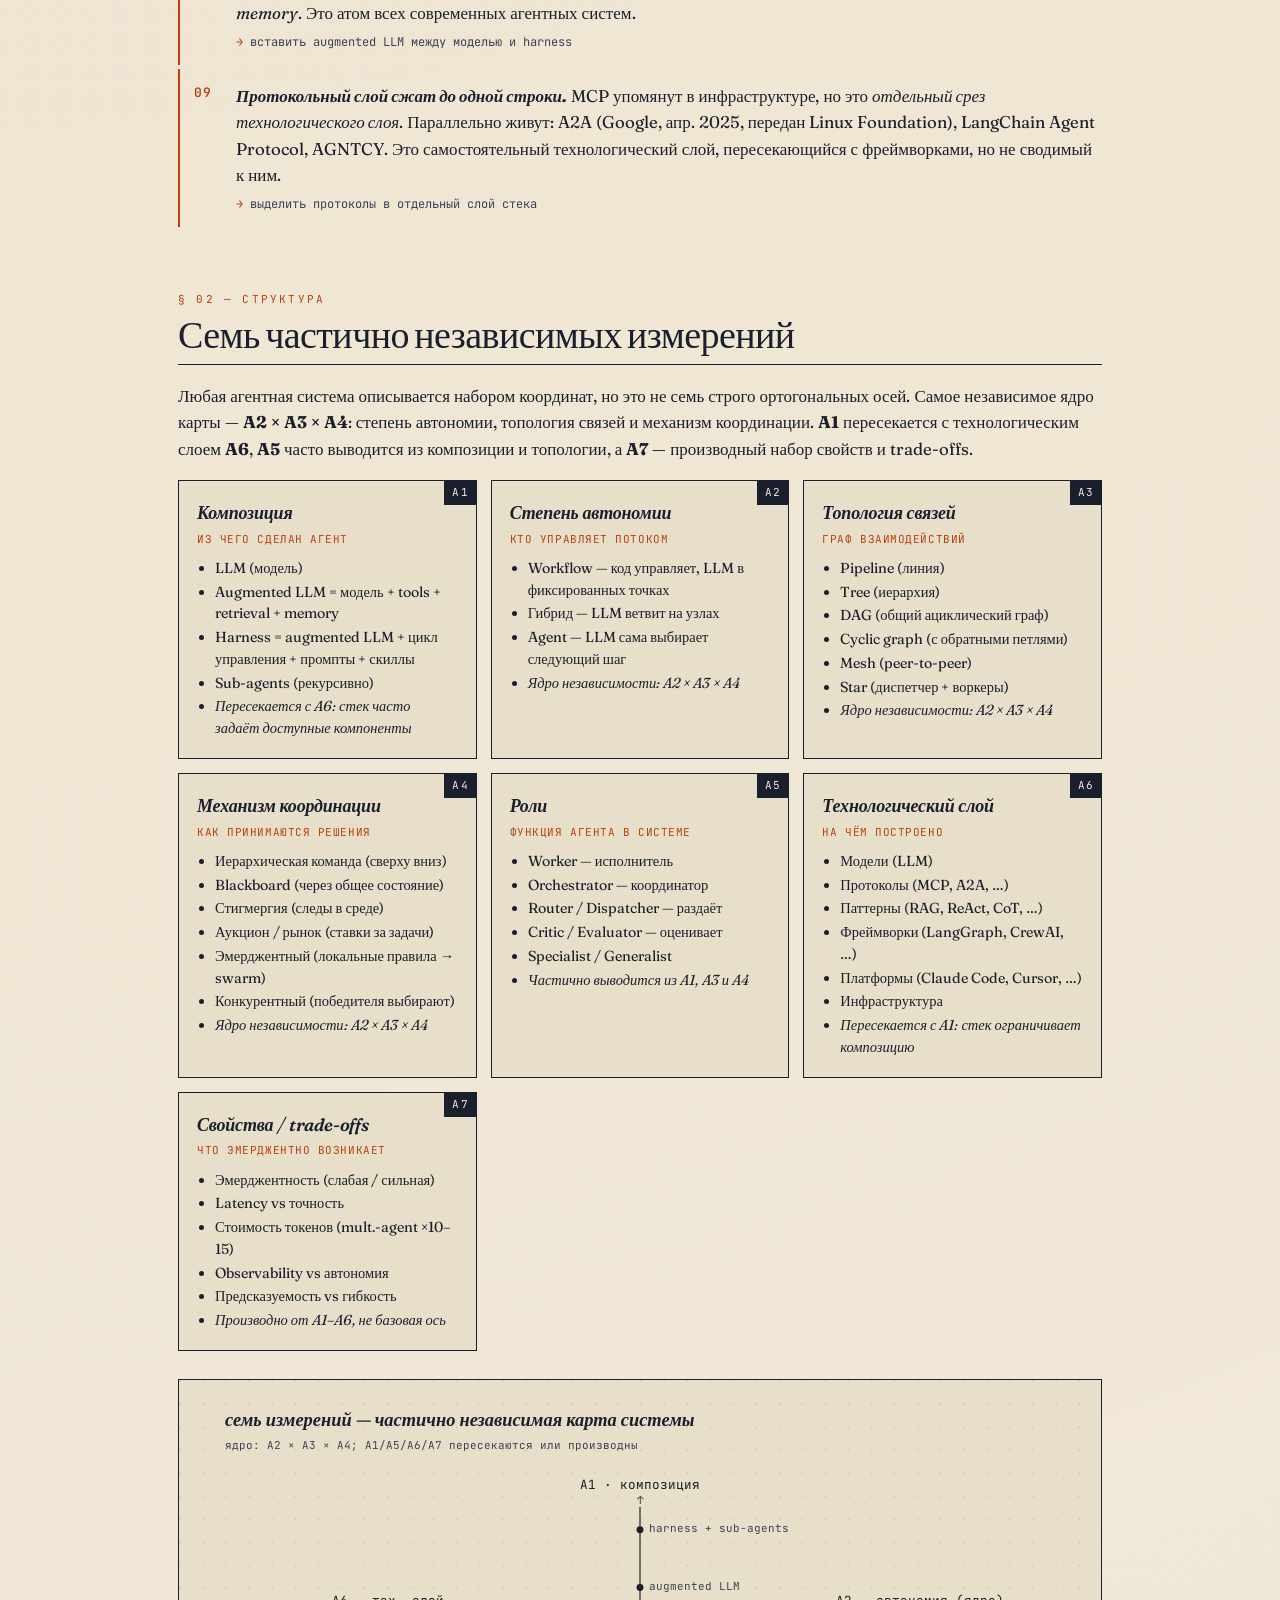
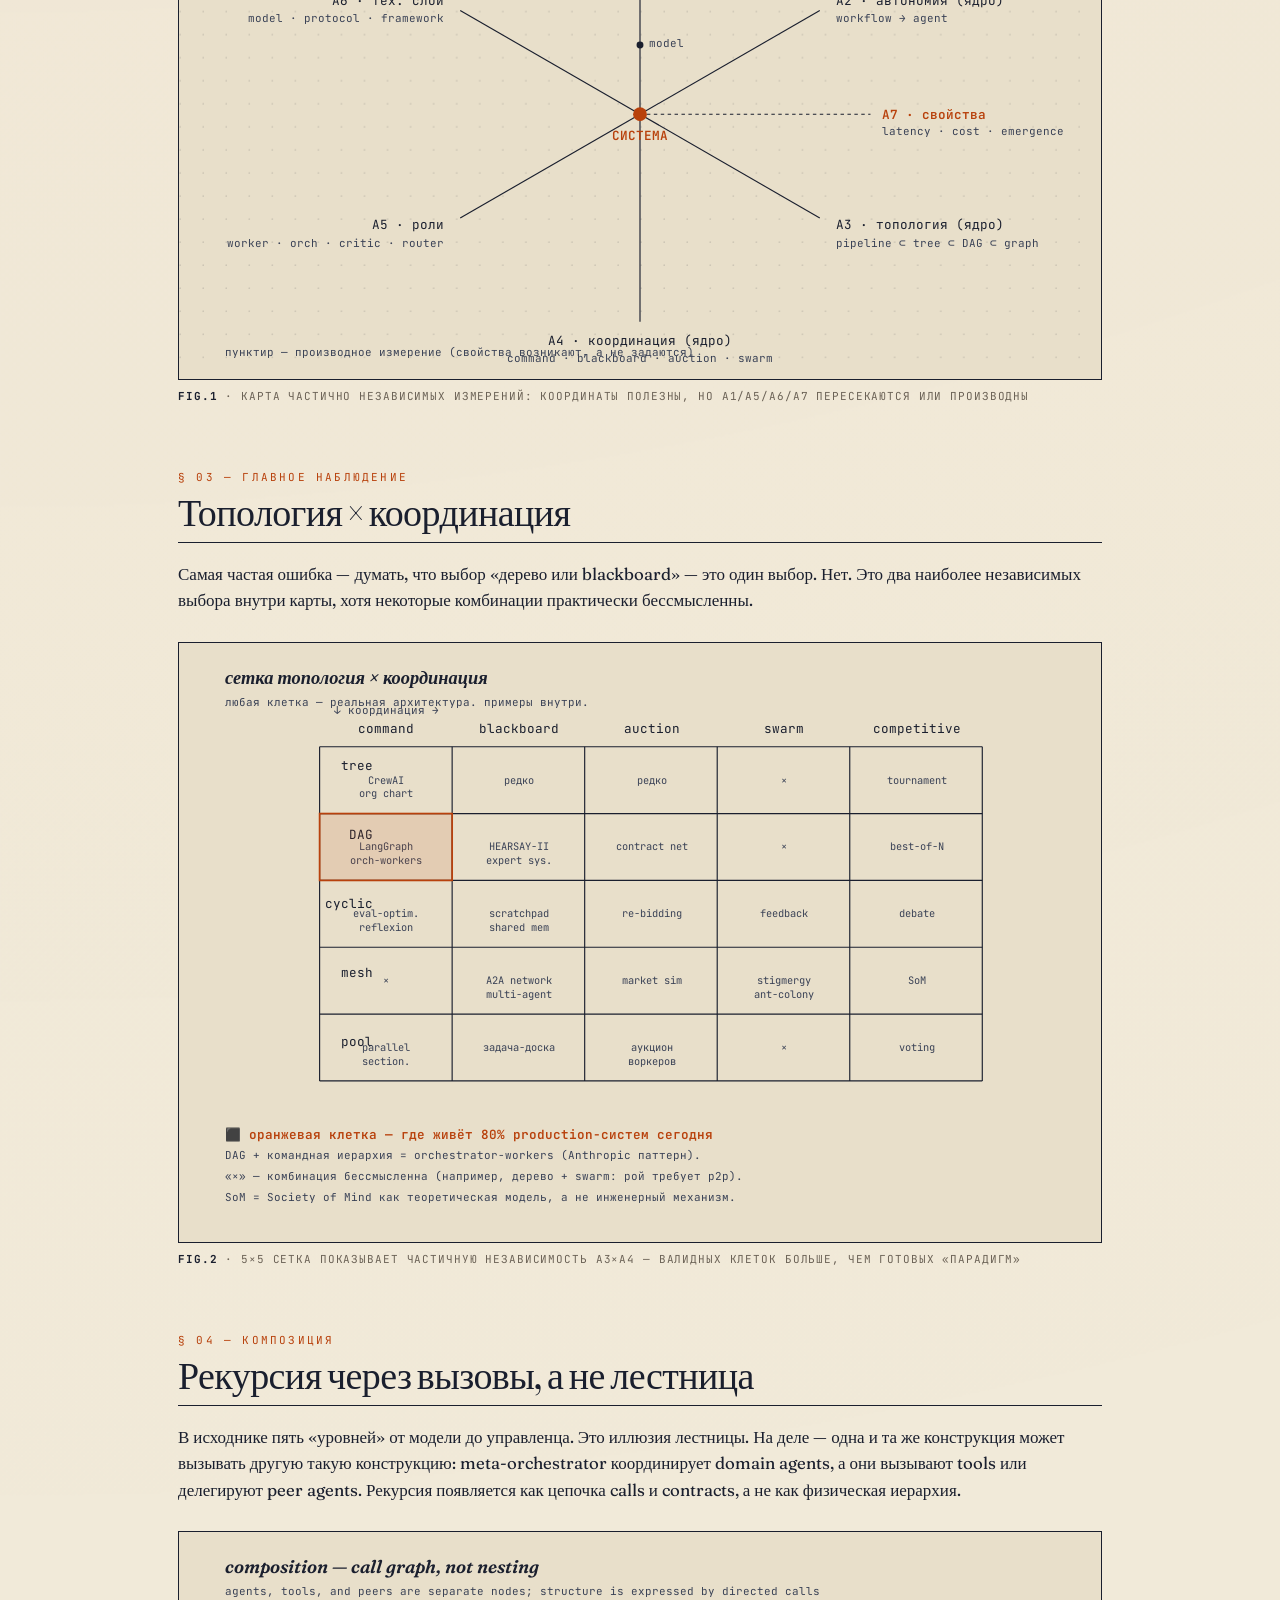
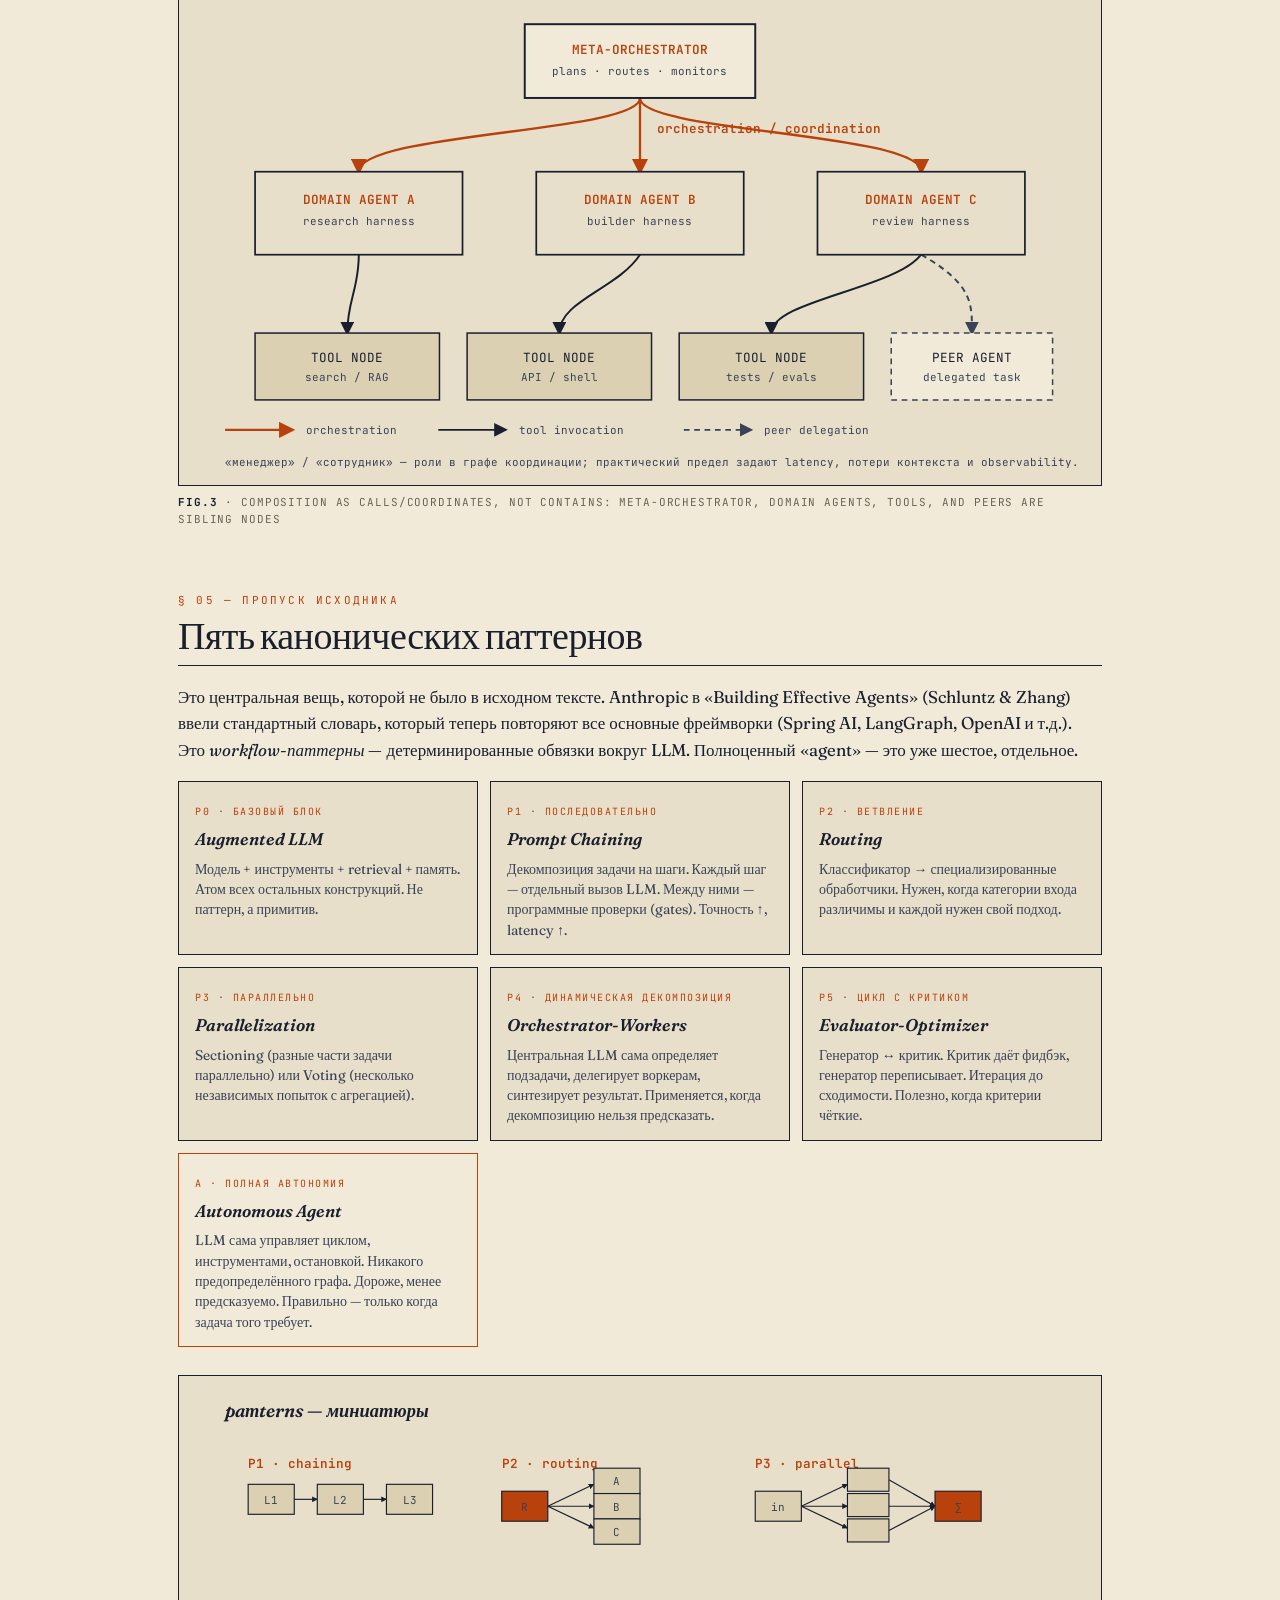
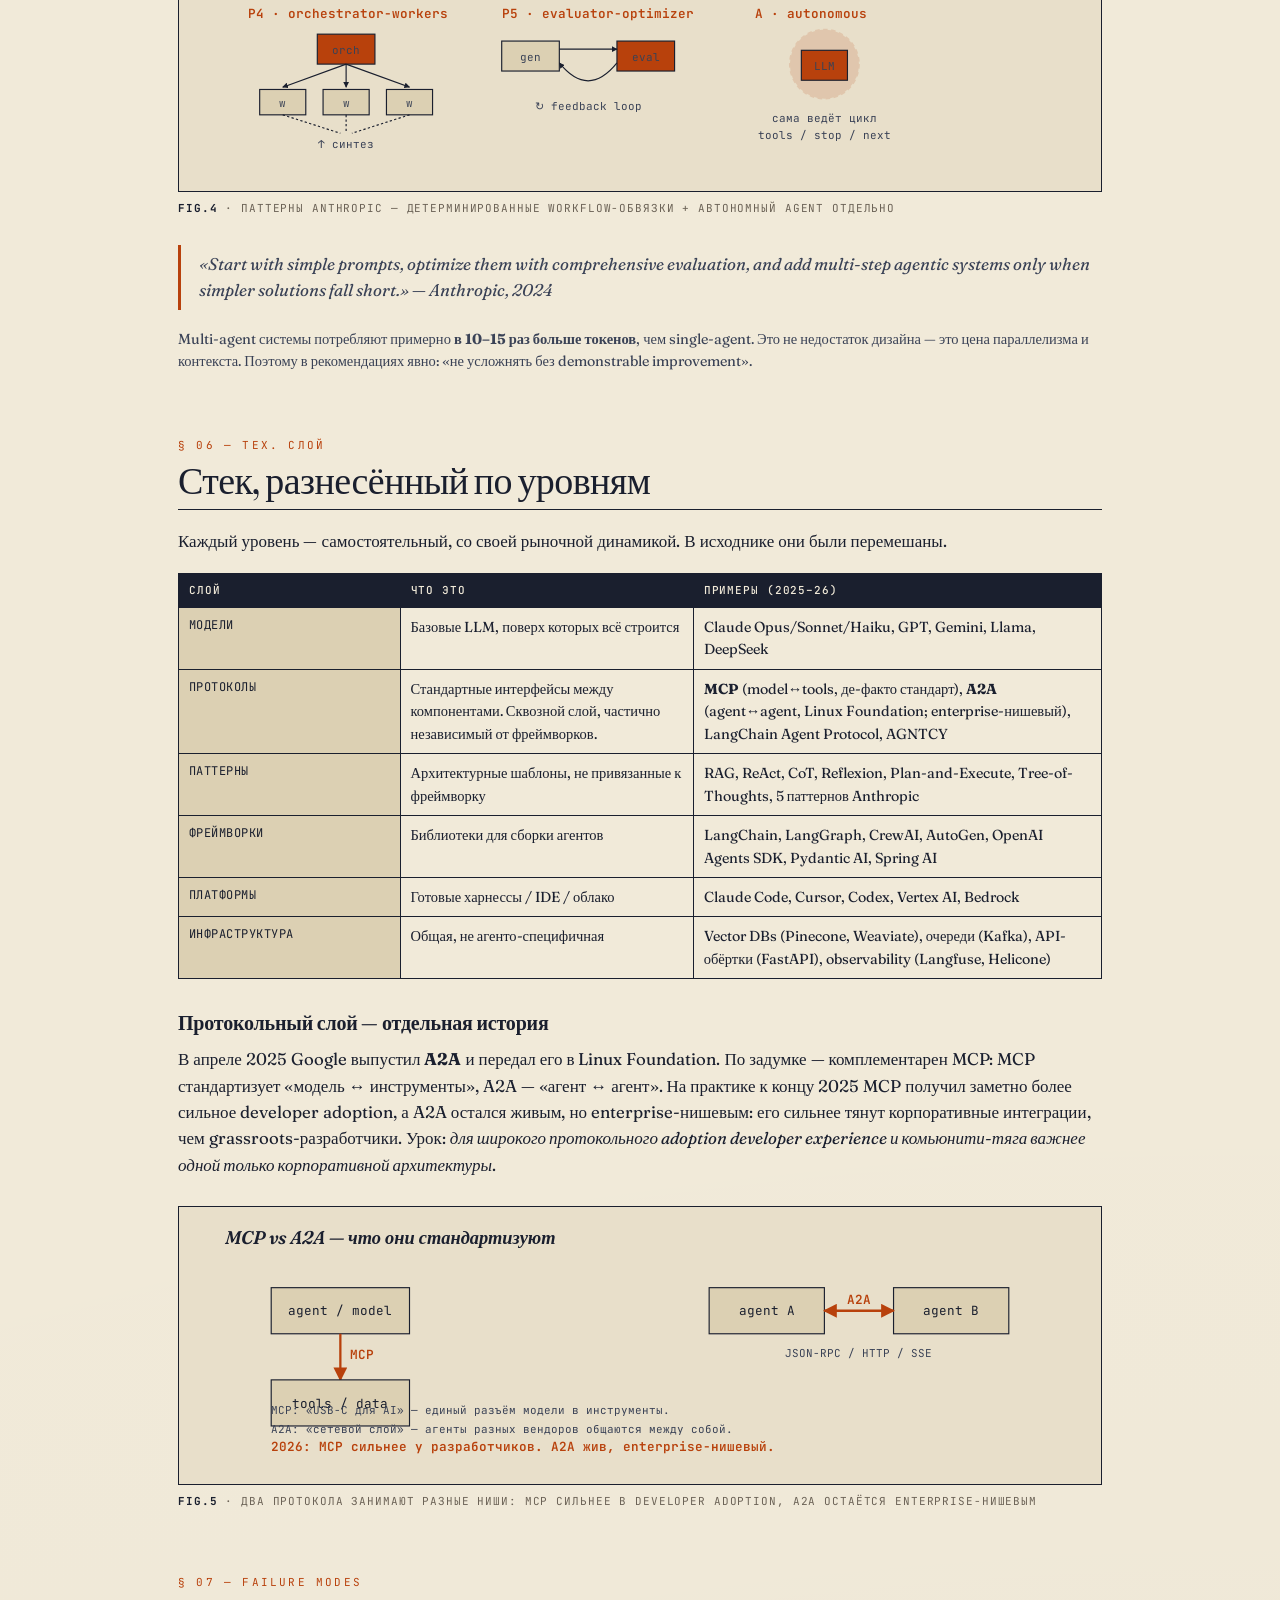
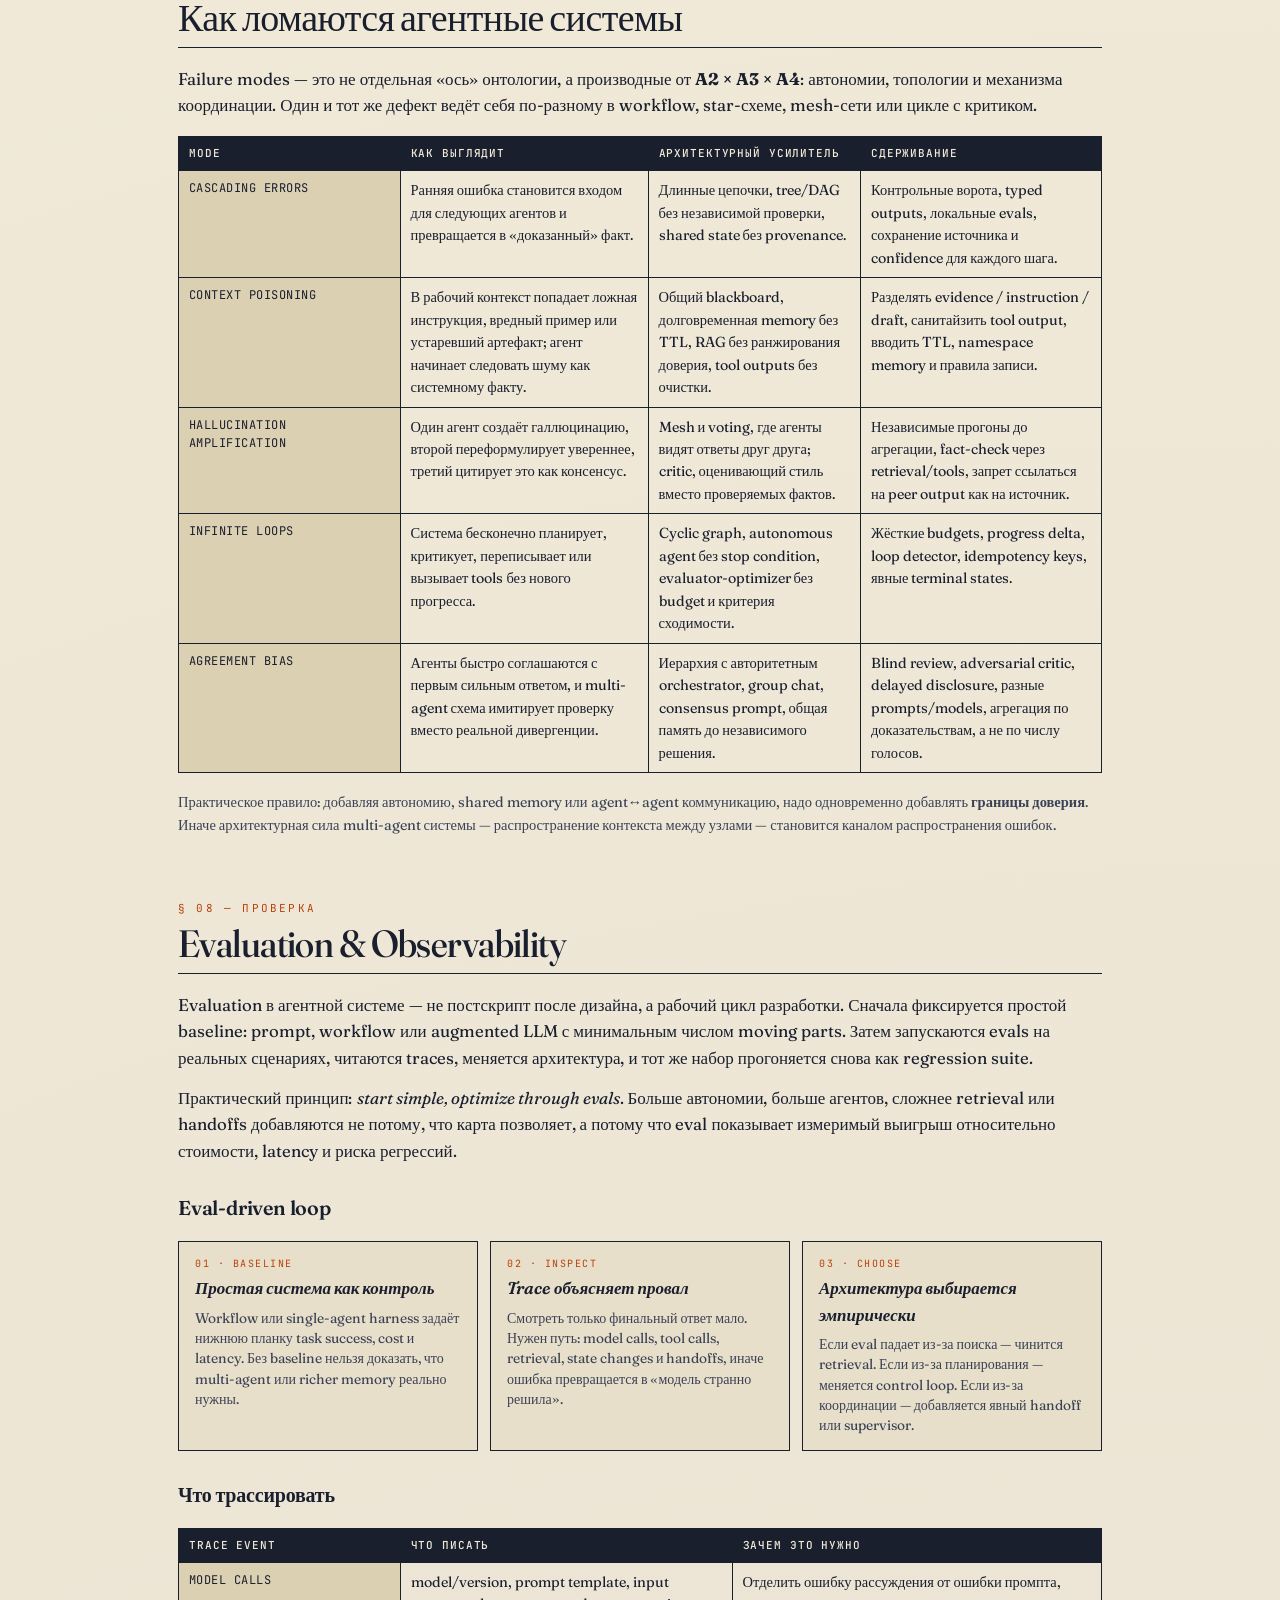
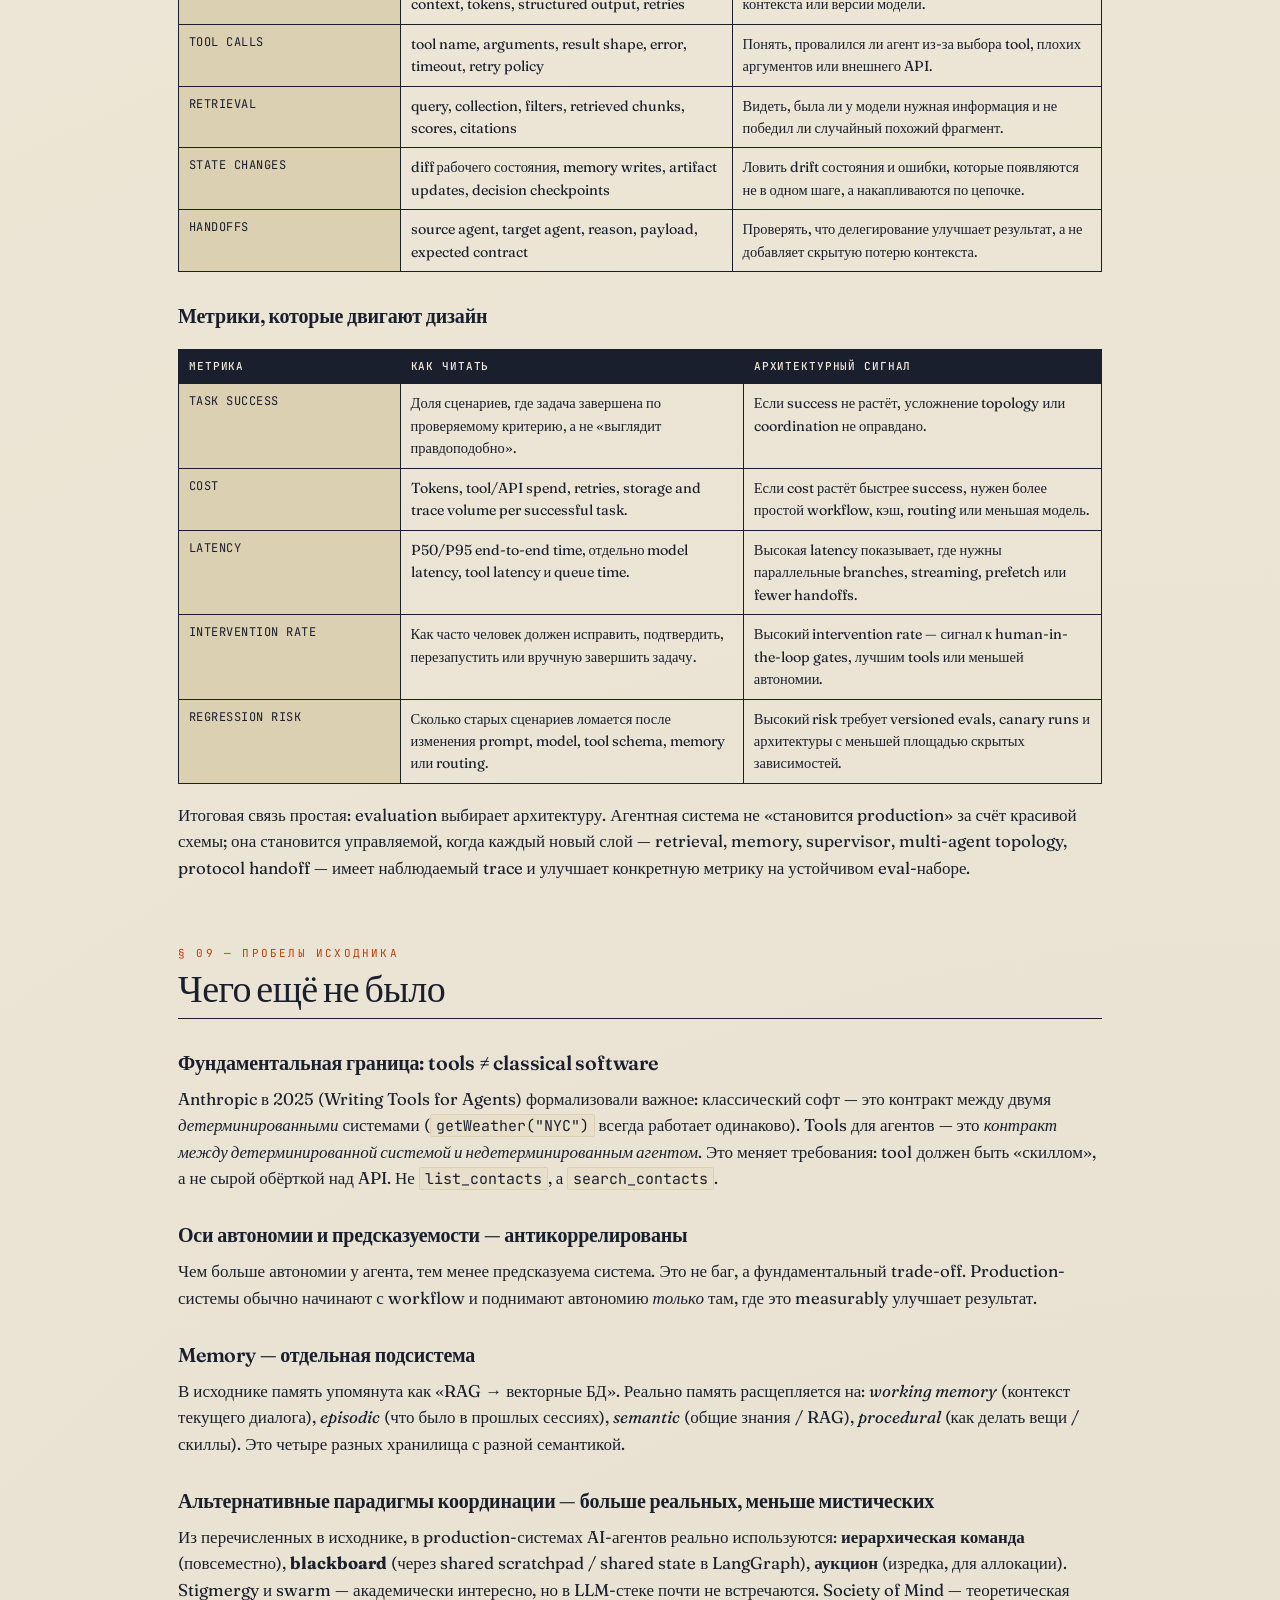
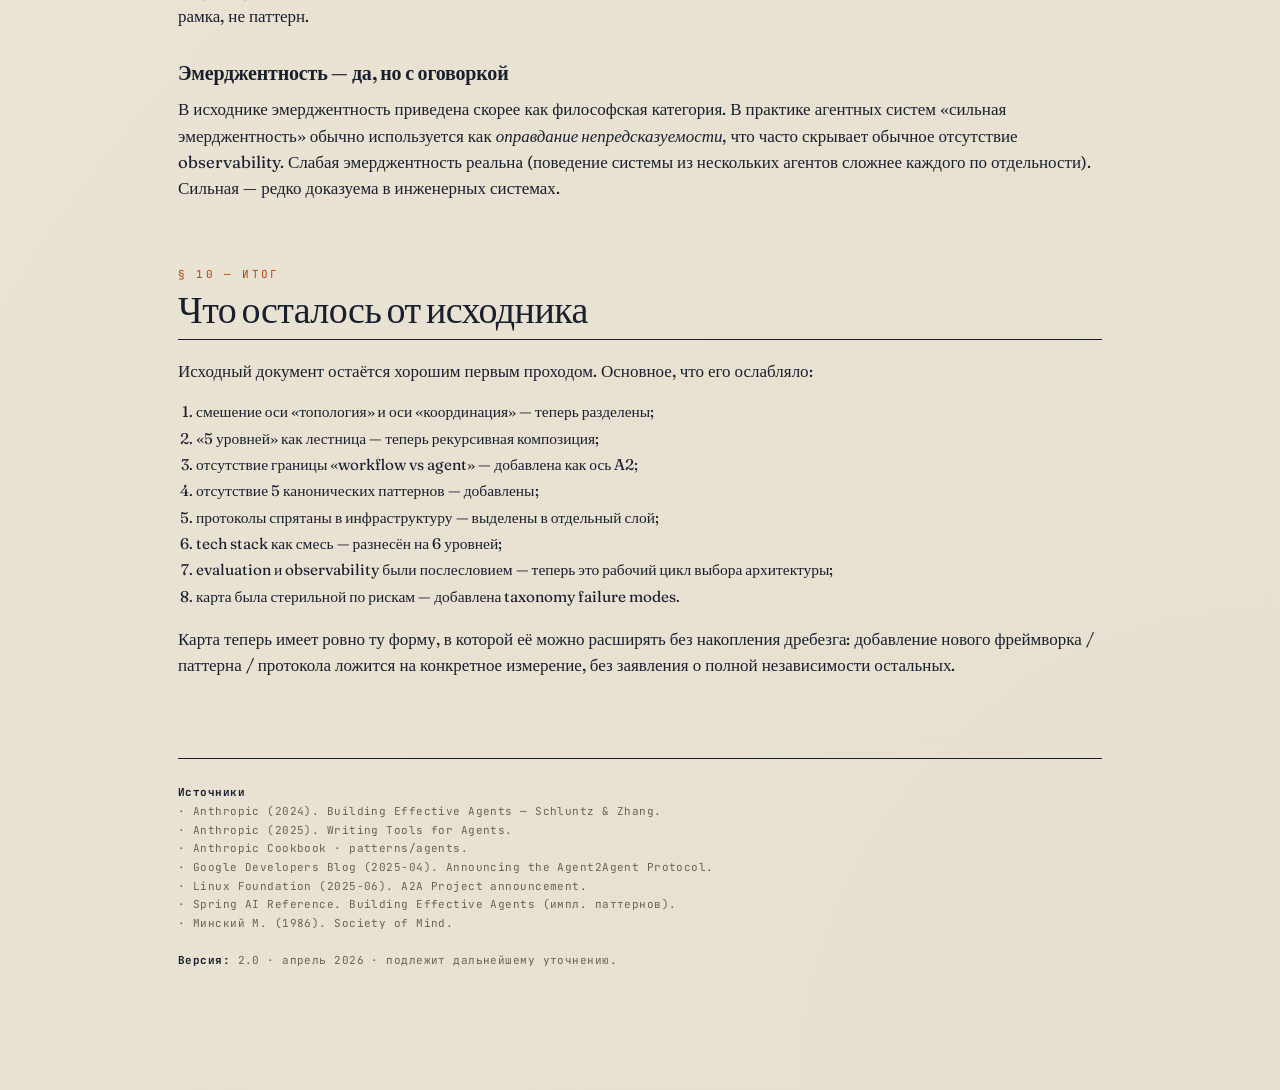
==== commit 03e1b65a: "Add failure modes and eval sections" ====
--- a/agent-ontology.html
+++ b/agent-ontology.html
@@ -813,9 +813,89 @@
   </figure>
 </section>
 
-<!-- ========== SECTION 7: WHAT TO ADD ========== -->
+<!-- ========== SECTION 7: FAILURE MODES ========== -->
 <section>
-  <div class="sec-num">§ 07 — пробелы исходника</div>
+  <div class="sec-num">§ 07 — failure modes</div>
+  <h2>Как ломаются агентные системы</h2>
+  <p>Failure modes — это не отдельная «ось» онтологии, а производные от <b>A2 × A3 × A4</b>: автономии, топологии и механизма координации. Один и тот же дефект ведёт себя по-разному в workflow, star-схеме, mesh-сети или цикле с критиком.</p>
+
+  <table class="stack">
+    <thead>
+      <tr><th>Mode</th><th>Как выглядит</th><th>Архитектурный усилитель</th><th>Сдерживание</th></tr>
+    </thead>
+    <tbody>
+      <tr><td>Cascading errors</td><td>Ранняя ошибка становится входом для следующих агентов и превращается в «доказанный» факт.</td><td>Длинные цепочки, tree/DAG без независимой проверки, shared state без provenance.</td><td>Контрольные ворота, typed outputs, локальные evals, сохранение источника и confidence для каждого шага.</td></tr>
+      <tr><td>Context poisoning</td><td>В рабочий контекст попадает ложная инструкция, вредный пример или устаревший артефакт; агент начинает следовать шуму как системному факту.</td><td>Общий blackboard, долговременная memory без TTL, RAG без ранжирования доверия, tool outputs без очистки.</td><td>Разделять evidence / instruction / draft, санитайзить tool output, вводить TTL, namespace memory и правила записи.</td></tr>
+      <tr><td>Hallucination amplification</td><td>Один агент создаёт галлюцинацию, второй переформулирует увереннее, третий цитирует это как консенсус.</td><td>Mesh и voting, где агенты видят ответы друг друга; critic, оценивающий стиль вместо проверяемых фактов.</td><td>Независимые прогоны до агрегации, fact-check через retrieval/tools, запрет ссылаться на peer output как на источник.</td></tr>
+      <tr><td>Infinite loops</td><td>Система бесконечно планирует, критикует, переписывает или вызывает tools без нового прогресса.</td><td>Cyclic graph, autonomous agent без stop condition, evaluator-optimizer без budget и критерия сходимости.</td><td>Жёсткие budgets, progress delta, loop detector, idempotency keys, явные terminal states.</td></tr>
+      <tr><td>Agreement bias</td><td>Агенты быстро соглашаются с первым сильным ответом, и multi-agent схема имитирует проверку вместо реальной дивергенции.</td><td>Иерархия с авторитетным orchestrator, group chat, consensus prompt, общая память до независимого решения.</td><td>Blind review, adversarial critic, delayed disclosure, разные prompts/models, агрегация по доказательствам, а не по числу голосов.</td></tr>
+    </tbody>
+  </table>
+
+  <p style="font-size:14.5px;color:var(--ink-2)">Практическое правило: добавляя автономию, shared memory или agent↔agent коммуникацию, надо одновременно добавлять <b>границы доверия</b>. Иначе архитектурная сила multi-agent системы — распространение контекста между узлами — становится каналом распространения ошибок.</p>
+</section>
+
+<!-- ========== SECTION 8: EVALUATION ========== -->
+<section>
+  <div class="sec-num">§ 08 — проверка</div>
+  <h2>Evaluation &amp; Observability</h2>
+  <p>Evaluation в агентной системе — не постскрипт после дизайна, а рабочий цикл разработки. Сначала фиксируется простой baseline: prompt, workflow или augmented LLM с минимальным числом moving parts. Затем запускаются evals на реальных сценариях, читаются traces, меняется архитектура, и тот же набор прогоняется снова как regression suite.</p>
+
+  <p>Практический принцип: <em>start simple, optimize through evals</em>. Больше автономии, больше агентов, сложнее retrieval или handoffs добавляются не потому, что карта позволяет, а потому что eval показывает измеримый выигрыш относительно стоимости, latency и риска регрессий.</p>
+
+  <h3>Eval-driven loop</h3>
+  <div class="patterns">
+    <div class="pat">
+      <div class="ptag">01 · baseline</div>
+      <h4>Простая система как контроль</h4>
+      <p>Workflow или single-agent harness задаёт нижнюю планку task success, cost и latency. Без baseline нельзя доказать, что multi-agent или richer memory реально нужны.</p>
+    </div>
+    <div class="pat">
+      <div class="ptag">02 · inspect</div>
+      <h4>Trace объясняет провал</h4>
+      <p>Смотреть только финальный ответ мало. Нужен путь: model calls, tool calls, retrieval, state changes и handoffs, иначе ошибка превращается в «модель странно решила».</p>
+    </div>
+    <div class="pat">
+      <div class="ptag">03 · choose</div>
+      <h4>Архитектура выбирается эмпирически</h4>
+      <p>Если eval падает из-за поиска — чинится retrieval. Если из-за планирования — меняется control loop. Если из-за координации — добавляется явный handoff или supervisor.</p>
+    </div>
+  </div>
+
+  <h3>Что трассировать</h3>
+  <table class="stack">
+    <thead>
+      <tr><th>Trace event</th><th>Что писать</th><th>Зачем это нужно</th></tr>
+    </thead>
+    <tbody>
+      <tr><td>Model calls</td><td>model/version, prompt template, input context, tokens, structured output, retries</td><td>Отделить ошибку рассуждения от ошибки промпта, контекста или версии модели.</td></tr>
+      <tr><td>Tool calls</td><td>tool name, arguments, result shape, error, timeout, retry policy</td><td>Понять, провалился ли агент из-за выбора tool, плохих аргументов или внешнего API.</td></tr>
+      <tr><td>Retrieval</td><td>query, collection, filters, retrieved chunks, scores, citations</td><td>Видеть, была ли у модели нужная информация и не победил ли случайный похожий фрагмент.</td></tr>
+      <tr><td>State changes</td><td>diff рабочего состояния, memory writes, artifact updates, decision checkpoints</td><td>Ловить drift состояния и ошибки, которые появляются не в одном шаге, а накапливаются по цепочке.</td></tr>
+      <tr><td>Handoffs</td><td>source agent, target agent, reason, payload, expected contract</td><td>Проверять, что делегирование улучшает результат, а не добавляет скрытую потерю контекста.</td></tr>
+    </tbody>
+  </table>
+
+  <h3>Метрики, которые двигают дизайн</h3>
+  <table class="stack">
+    <thead>
+      <tr><th>Метрика</th><th>Как читать</th><th>Архитектурный сигнал</th></tr>
+    </thead>
+    <tbody>
+      <tr><td>Task success</td><td>Доля сценариев, где задача завершена по проверяемому критерию, а не «выглядит правдоподобно».</td><td>Если success не растёт, усложнение topology или coordination не оправдано.</td></tr>
+      <tr><td>Cost</td><td>Tokens, tool/API spend, retries, storage and trace volume per successful task.</td><td>Если cost растёт быстрее success, нужен более простой workflow, кэш, routing или меньшая модель.</td></tr>
+      <tr><td>Latency</td><td>P50/P95 end-to-end time, отдельно model latency, tool latency и queue time.</td><td>Высокая latency показывает, где нужны параллельные branches, streaming, prefetch или fewer handoffs.</td></tr>
+      <tr><td>Intervention rate</td><td>Как часто человек должен исправить, подтвердить, перезапустить или вручную завершить задачу.</td><td>Высокий intervention rate — сигнал к human-in-the-loop gates, лучшим tools или меньшей автономии.</td></tr>
+      <tr><td>Regression risk</td><td>Сколько старых сценариев ломается после изменения prompt, model, tool schema, memory или routing.</td><td>Высокий risk требует versioned evals, canary runs и архитектуры с меньшей площадью скрытых зависимостей.</td></tr>
+    </tbody>
+  </table>
+
+  <p>Итоговая связь простая: evaluation выбирает архитектуру. Агентная система не «становится production» за счёт красивой схемы; она становится управляемой, когда каждый новый слой — retrieval, memory, supervisor, multi-agent topology, protocol handoff — имеет наблюдаемый trace и улучшает конкретную метрику на устойчивом eval-наборе.</p>
+</section>
+
+<!-- ========== SECTION 9: WHAT TO ADD ========== -->
+<section>
+  <div class="sec-num">§ 09 — пробелы исходника</div>
   <h2>Чего ещё не было</h2>
 
   <h3>Фундаментальная граница: tools ≠ classical software</h3>
@@ -834,9 +914,9 @@
   <p>В исходнике эмерджентность приведена скорее как философская категория. В практике агентных систем «сильная эмерджентность» обычно используется как <em>оправдание непредсказуемости</em>, что часто скрывает обычное отсутствие observability. Слабая эмерджентность реальна (поведение системы из нескольких агентов сложнее каждого по отдельности). Сильная — редко доказуема в инженерных системах.</p>
 </section>
 
-<!-- ========== SECTION 8: SUMMARY ========== -->
+<!-- ========== SECTION 10: SUMMARY ========== -->
 <section>
-  <div class="sec-num">§ 08 — итог</div>
+  <div class="sec-num">§ 10 — итог</div>
   <h2>Что осталось от исходника</h2>
   <p>Исходный документ остаётся хорошим первым проходом. Основное, что его ослабляло:</p>
   <ol style="padding-left:18px;line-height:1.7;font-size:15.5px">
@@ -845,7 +925,9 @@
     <li>отсутствие границы «workflow vs agent» — добавлена как ось A2;</li>
     <li>отсутствие 5 канонических паттернов — добавлены;</li>
     <li>протоколы спрятаны в инфраструктуру — выделены в отдельный слой;</li>
-    <li>tech stack как смесь — разнесён на 6 уровней.</li>
+    <li>tech stack как смесь — разнесён на 6 уровней;</li>
+    <li>evaluation и observability были послесловием — теперь это рабочий цикл выбора архитектуры;</li>
+    <li>карта была стерильной по рискам — добавлена taxonomy failure modes.</li>
   </ol>
 
   <p>Карта теперь имеет ровно ту форму, в которой её можно расширять без накопления дребезга: добавление нового фреймворка / паттерна / протокола ложится на конкретное измерение, без заявления о полной независимости остальных.</p>
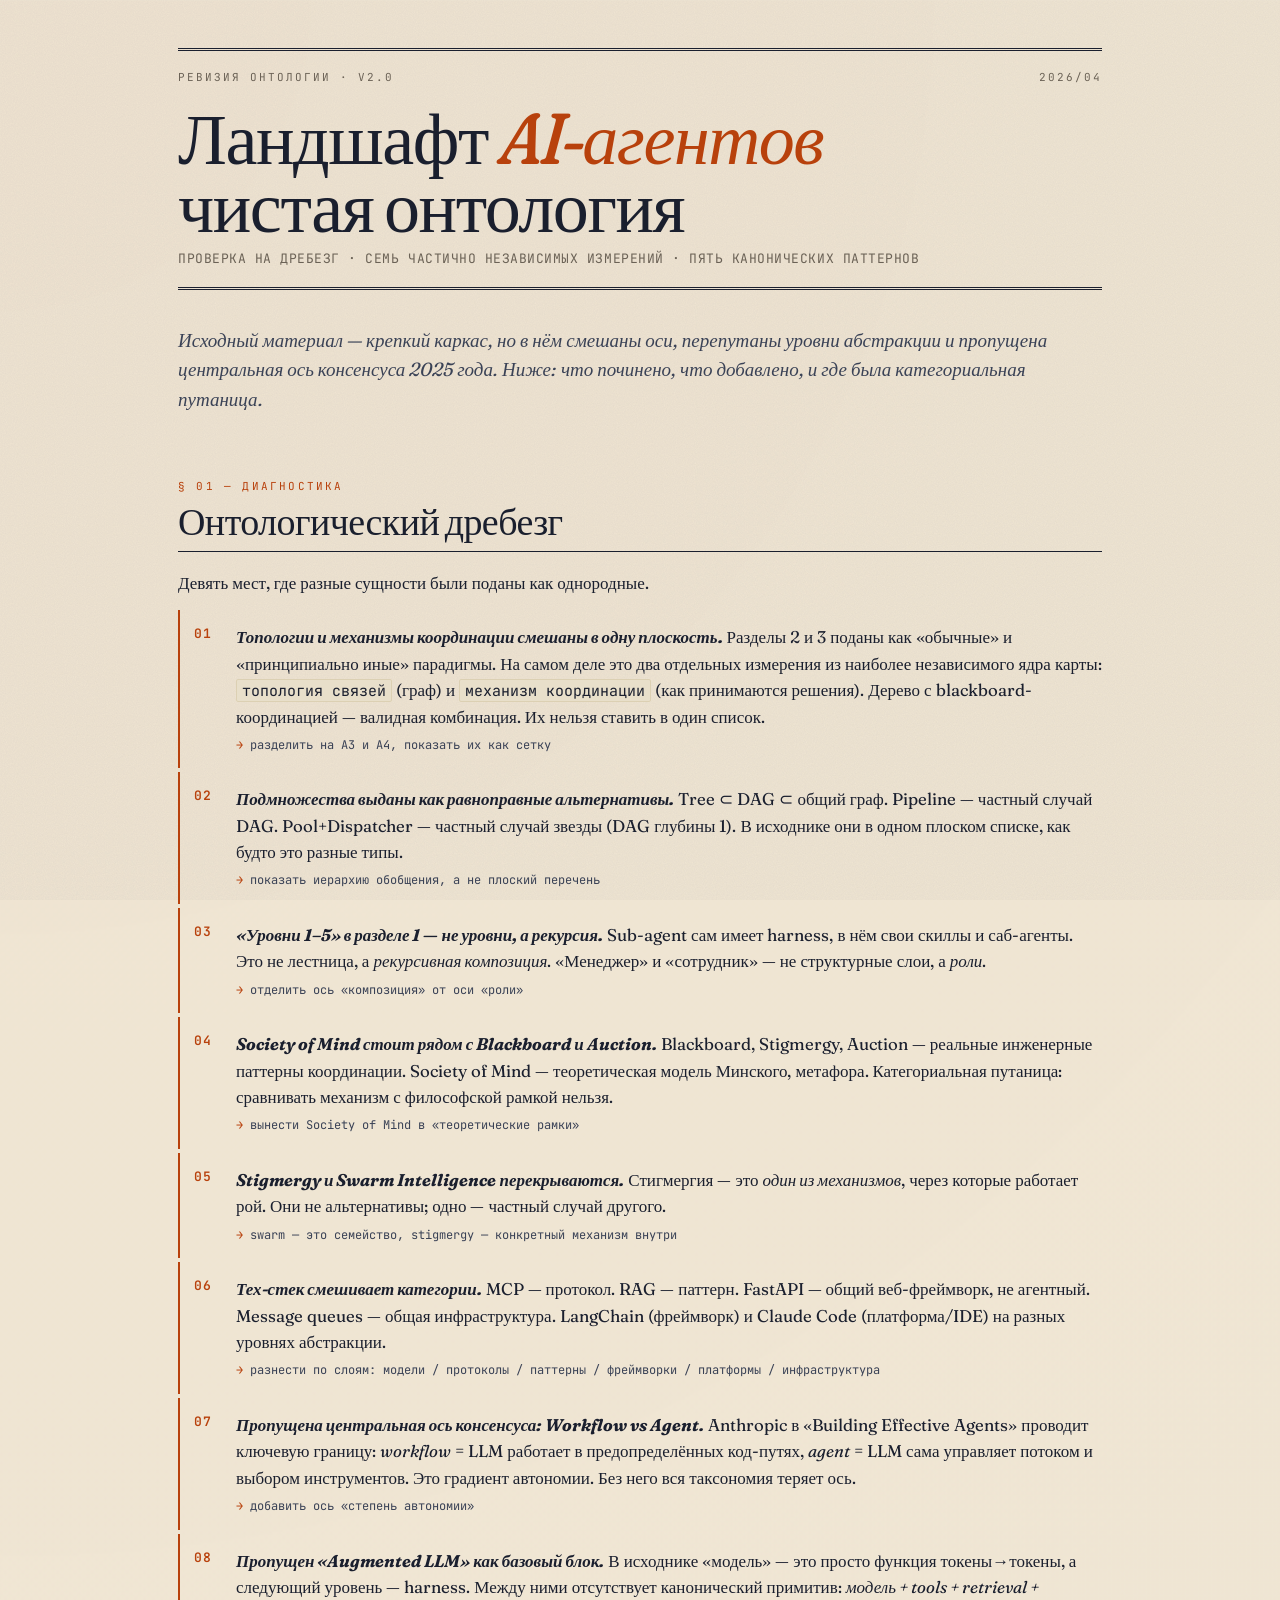
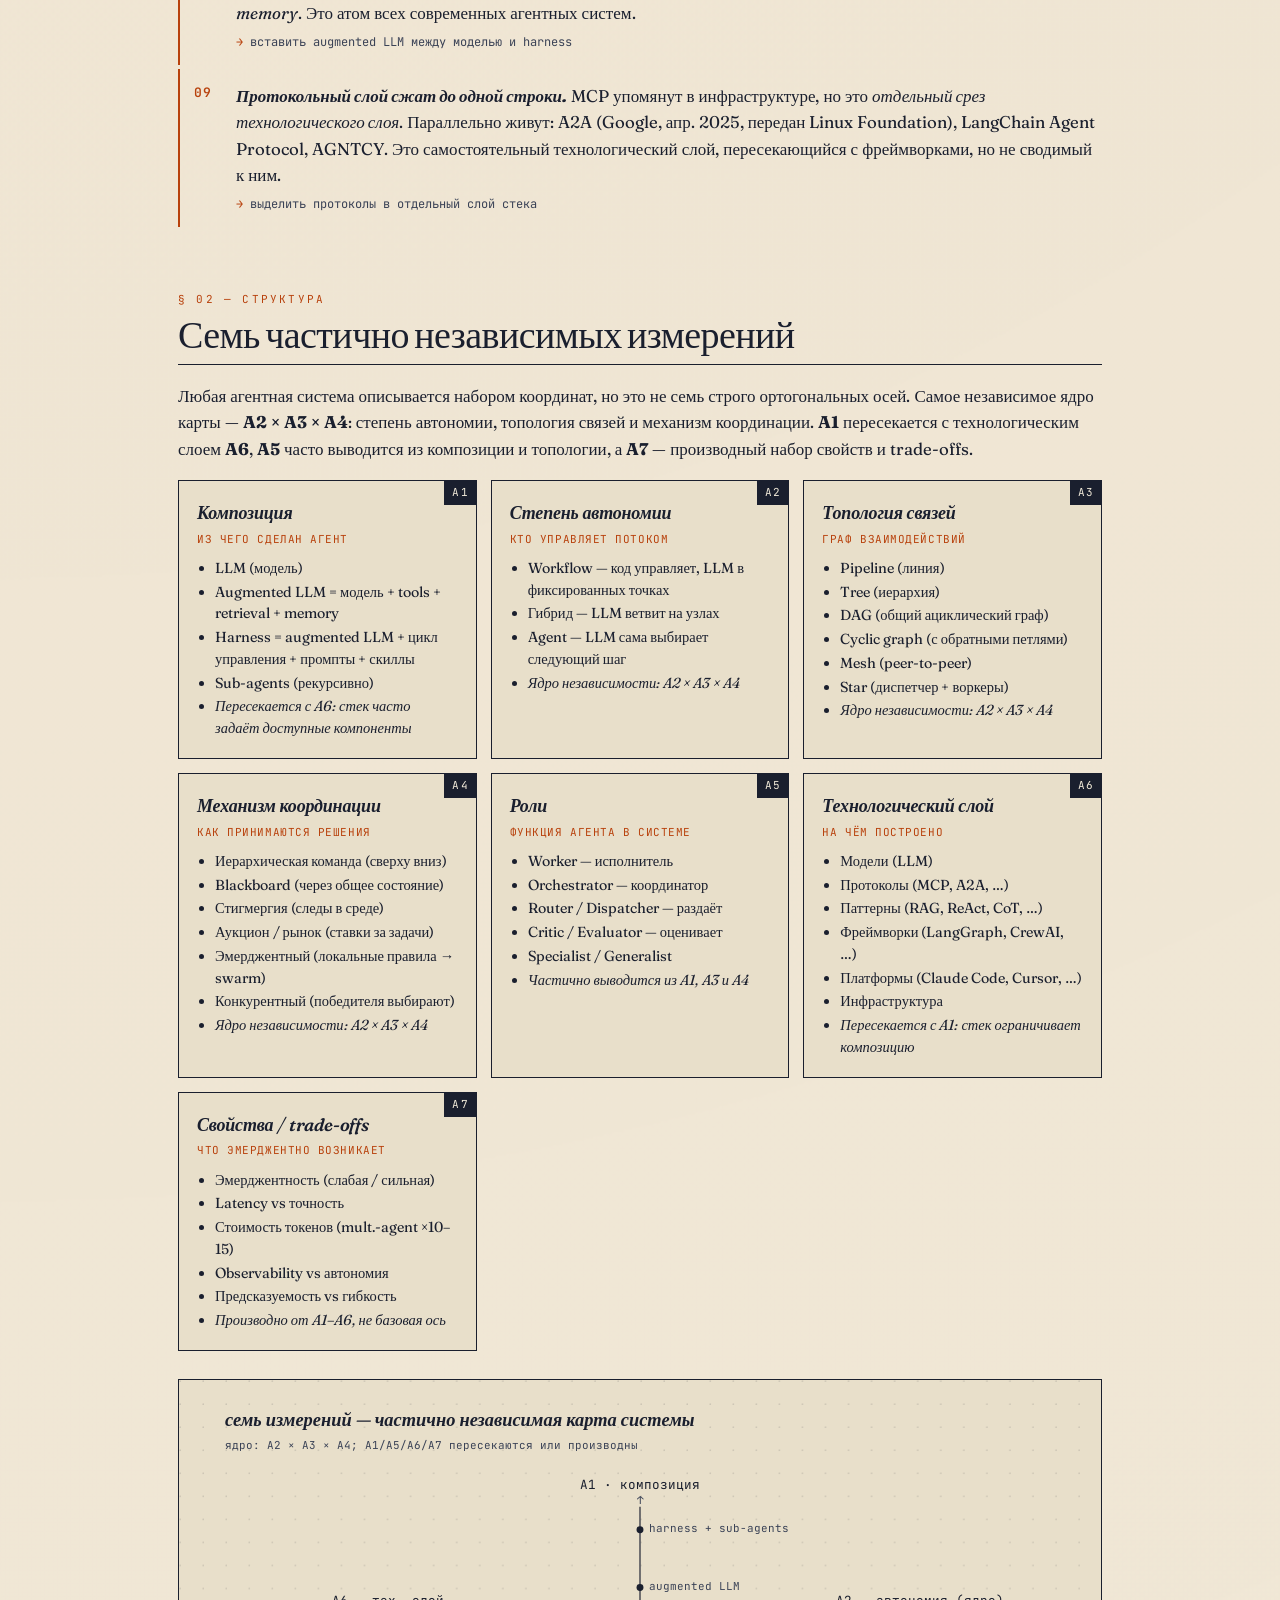
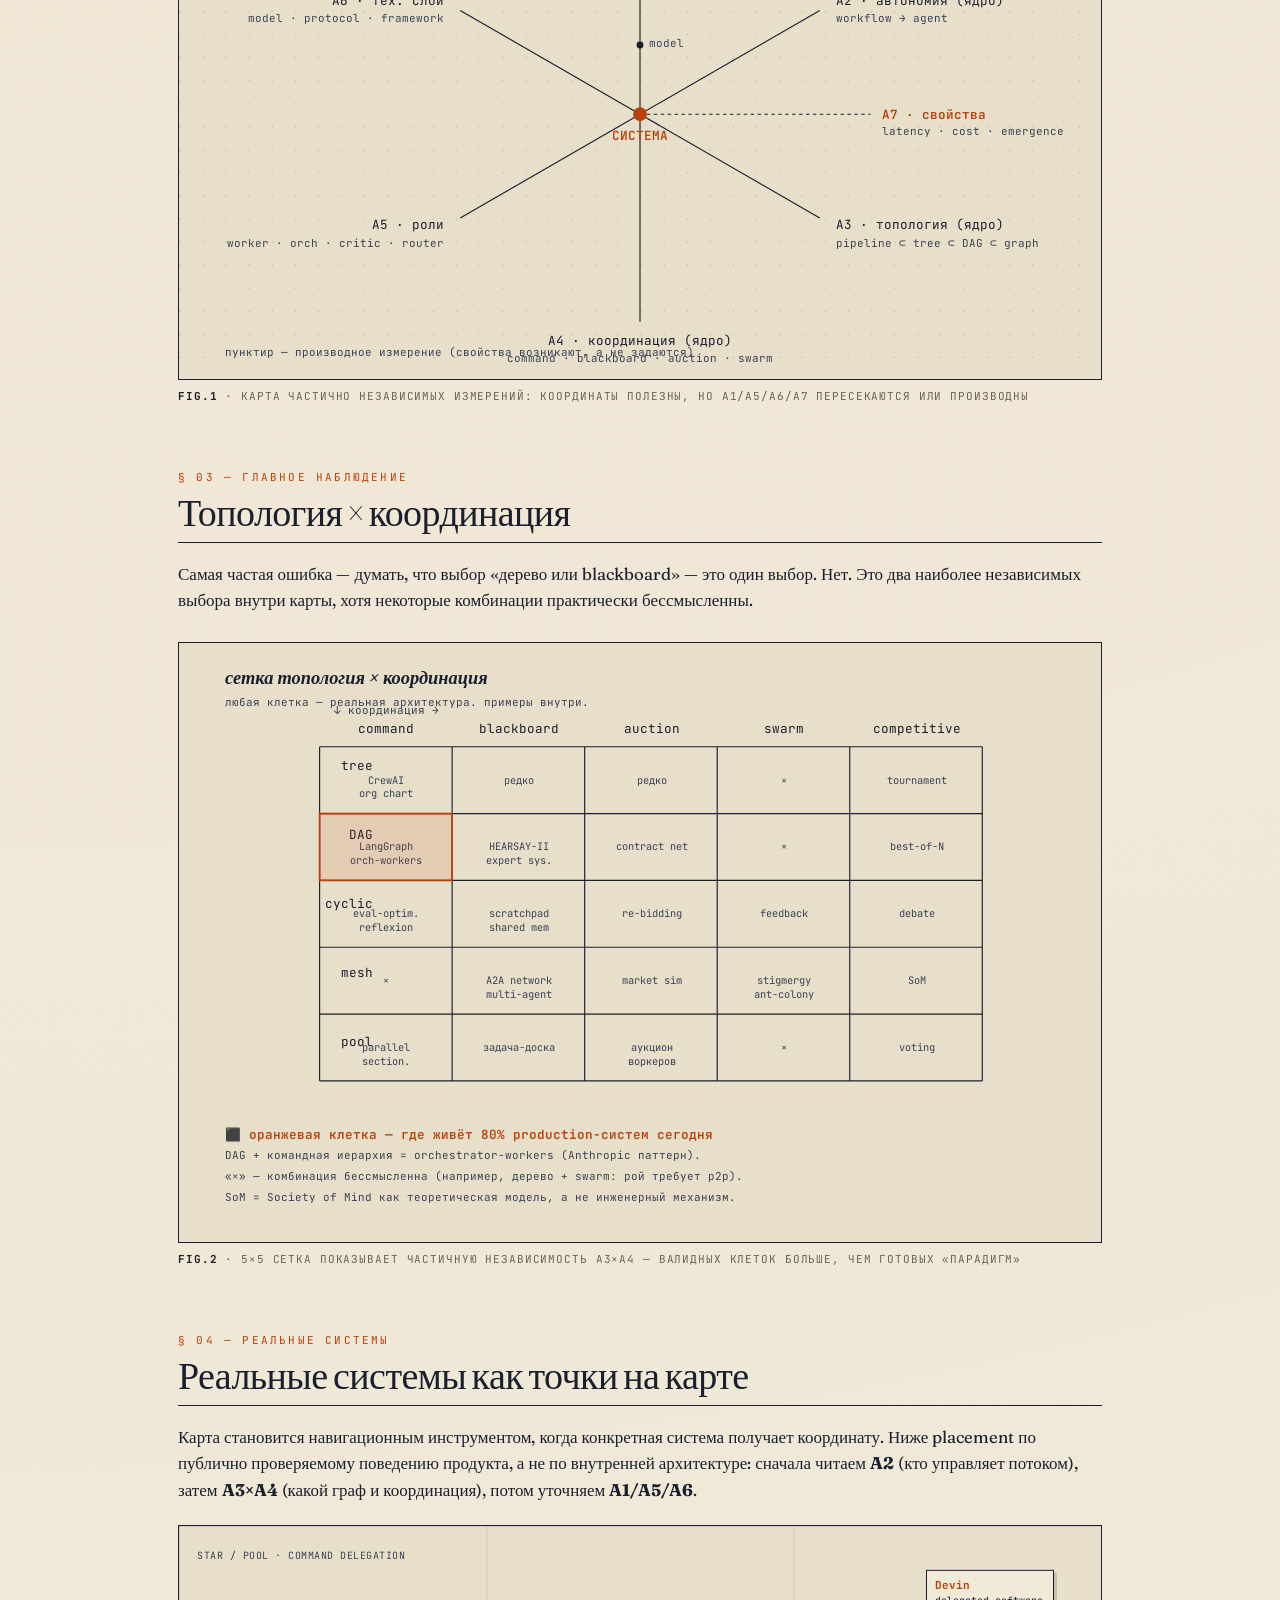
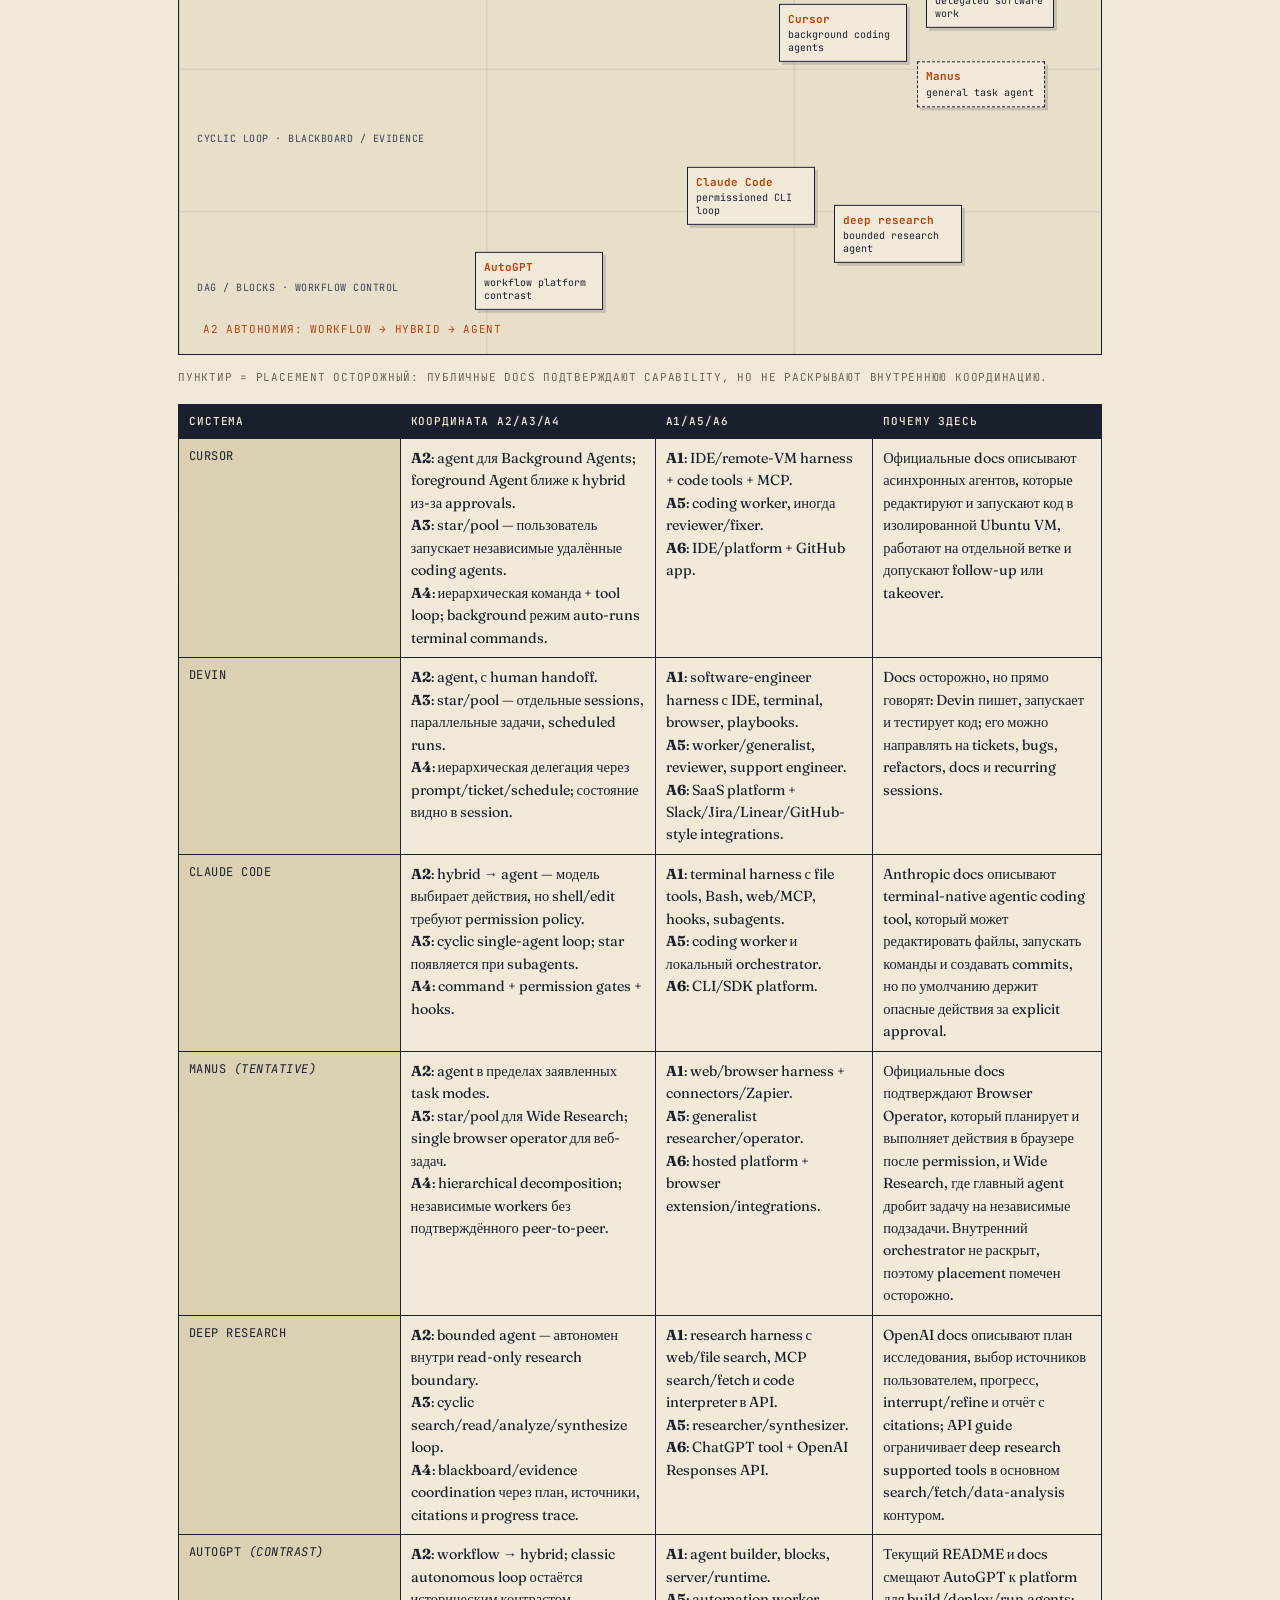
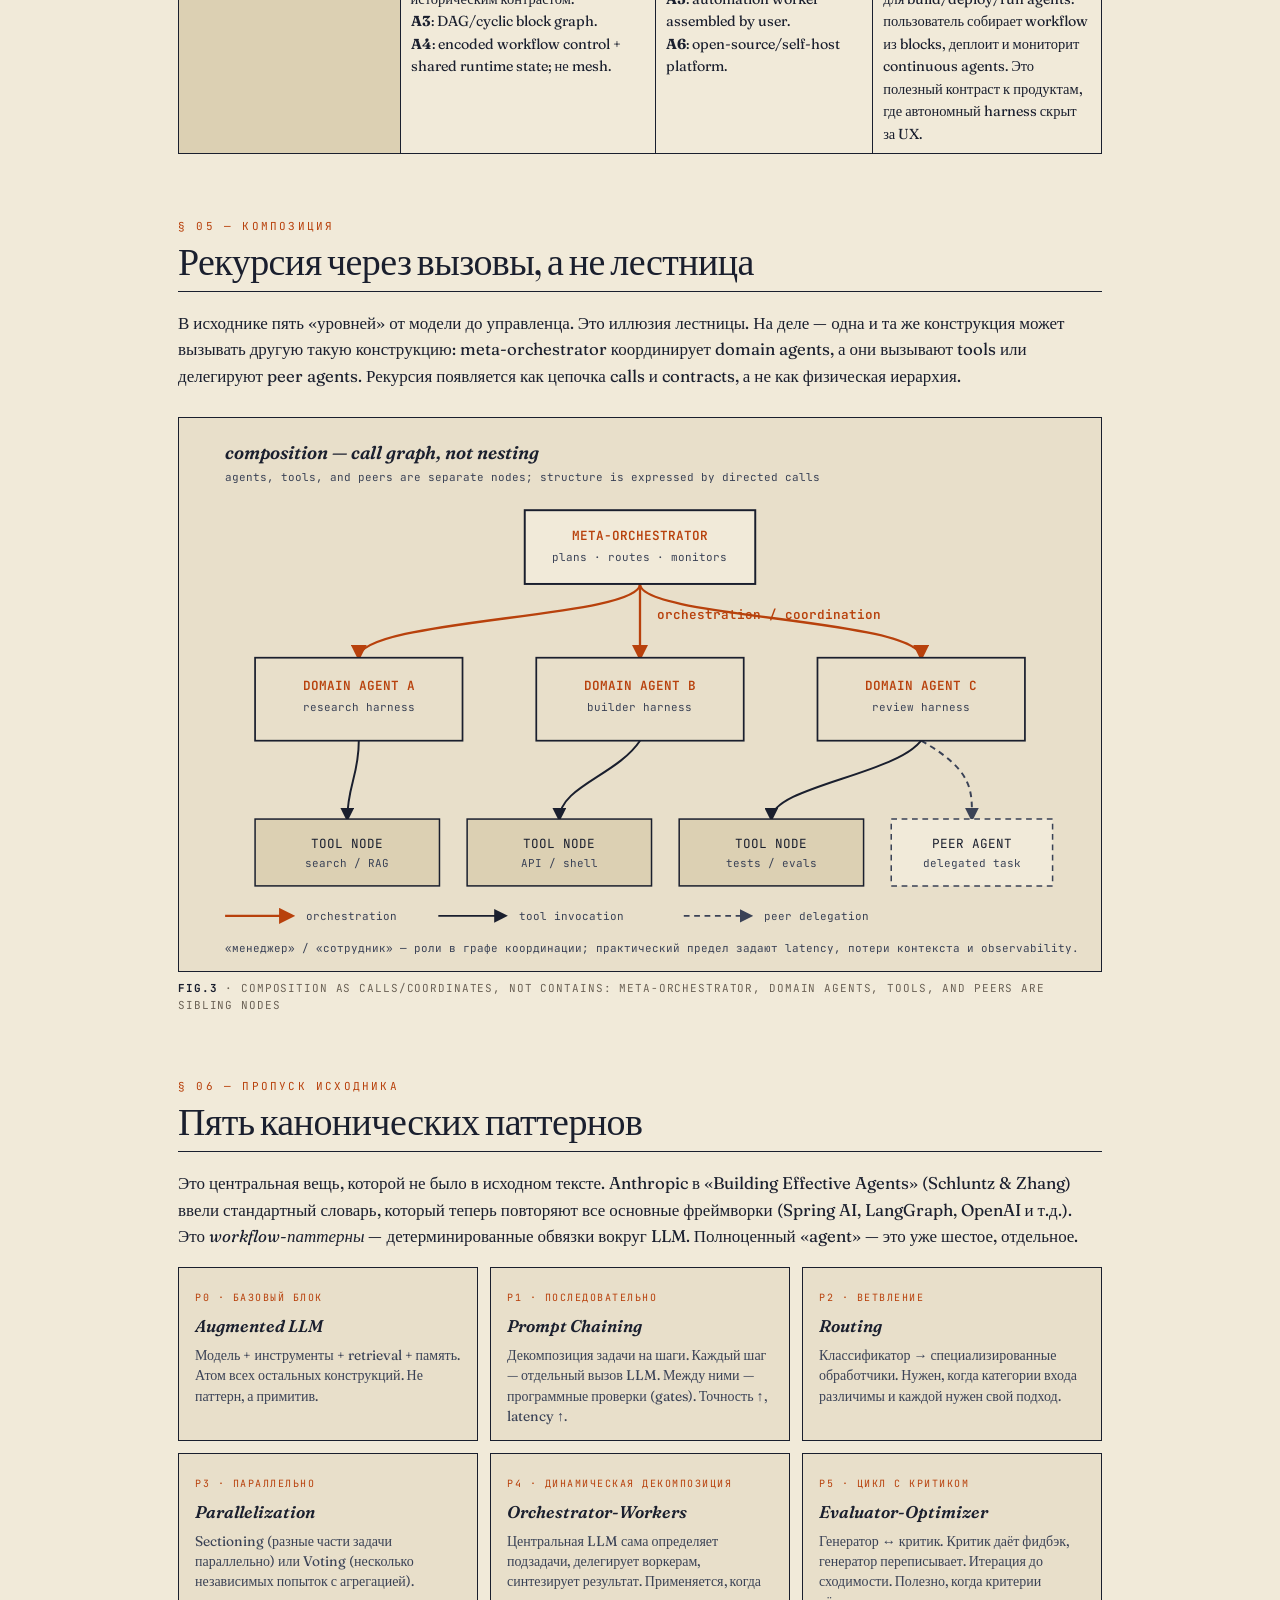
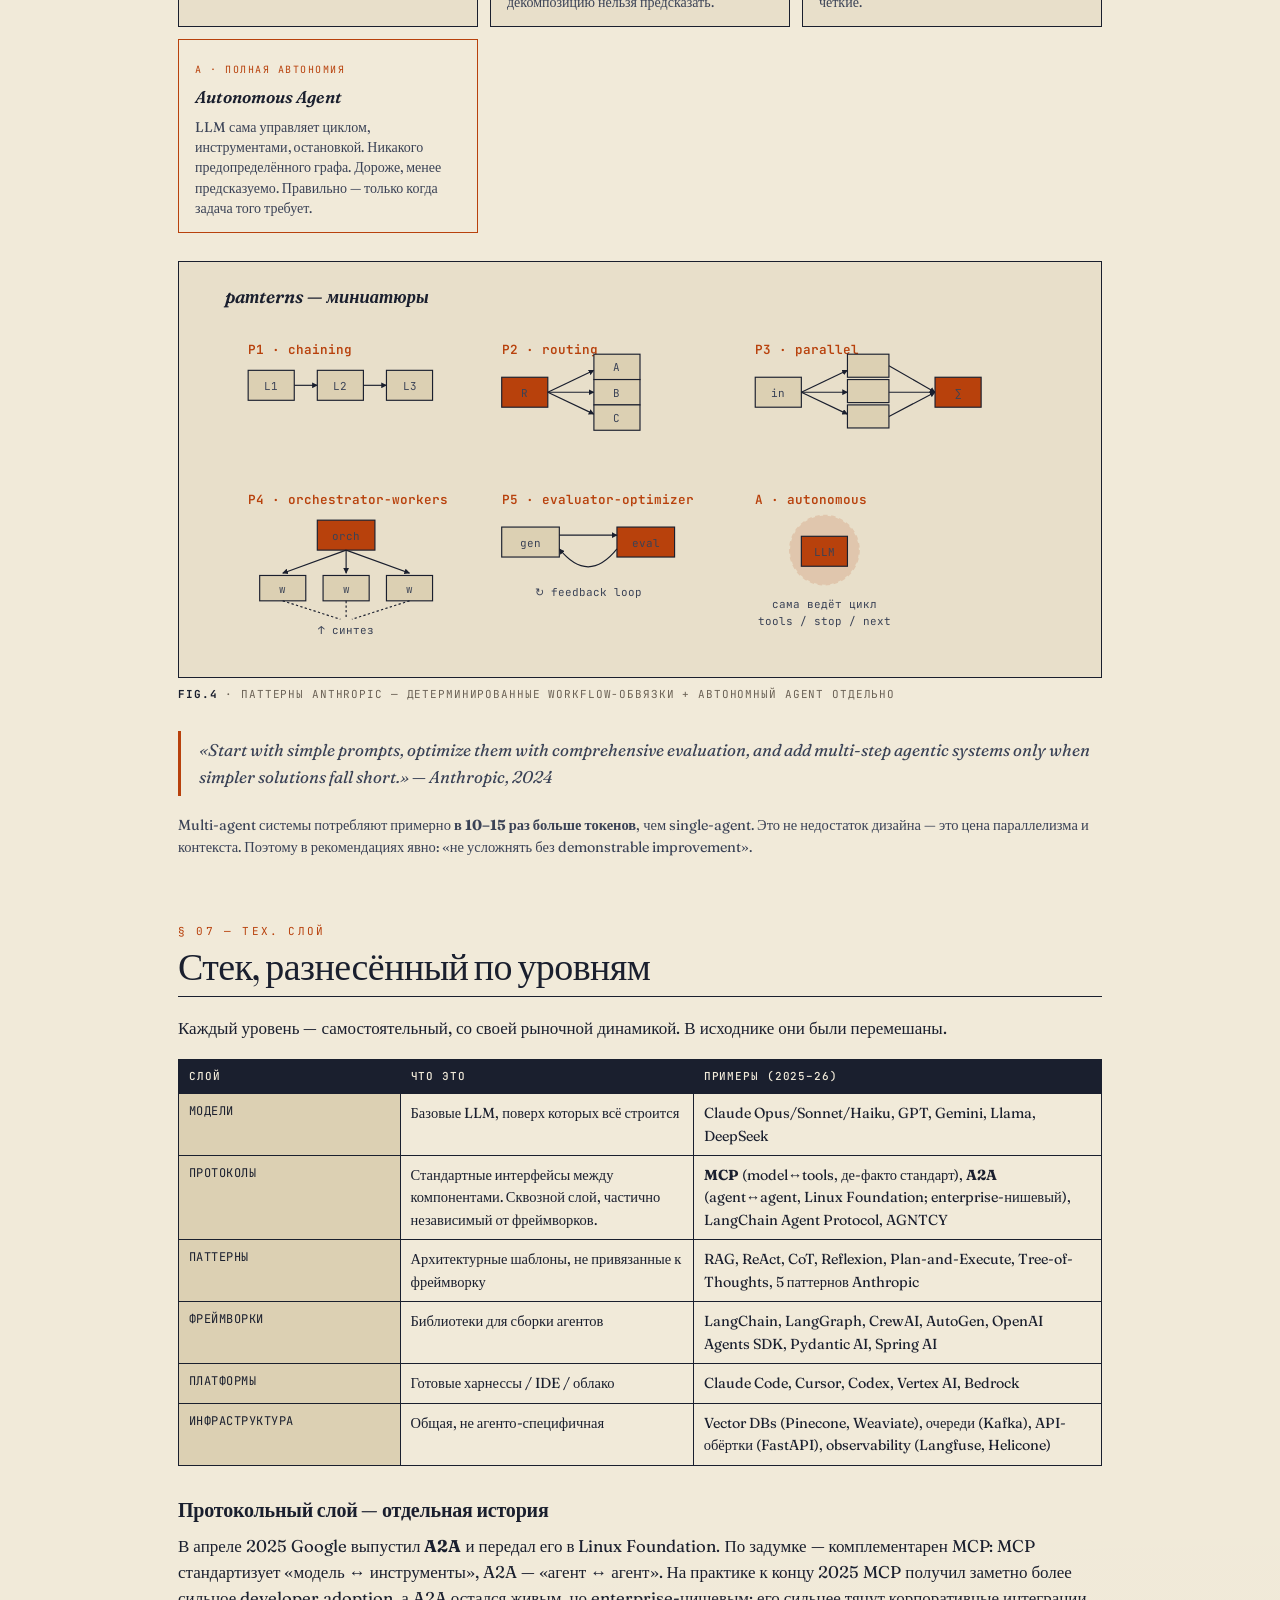
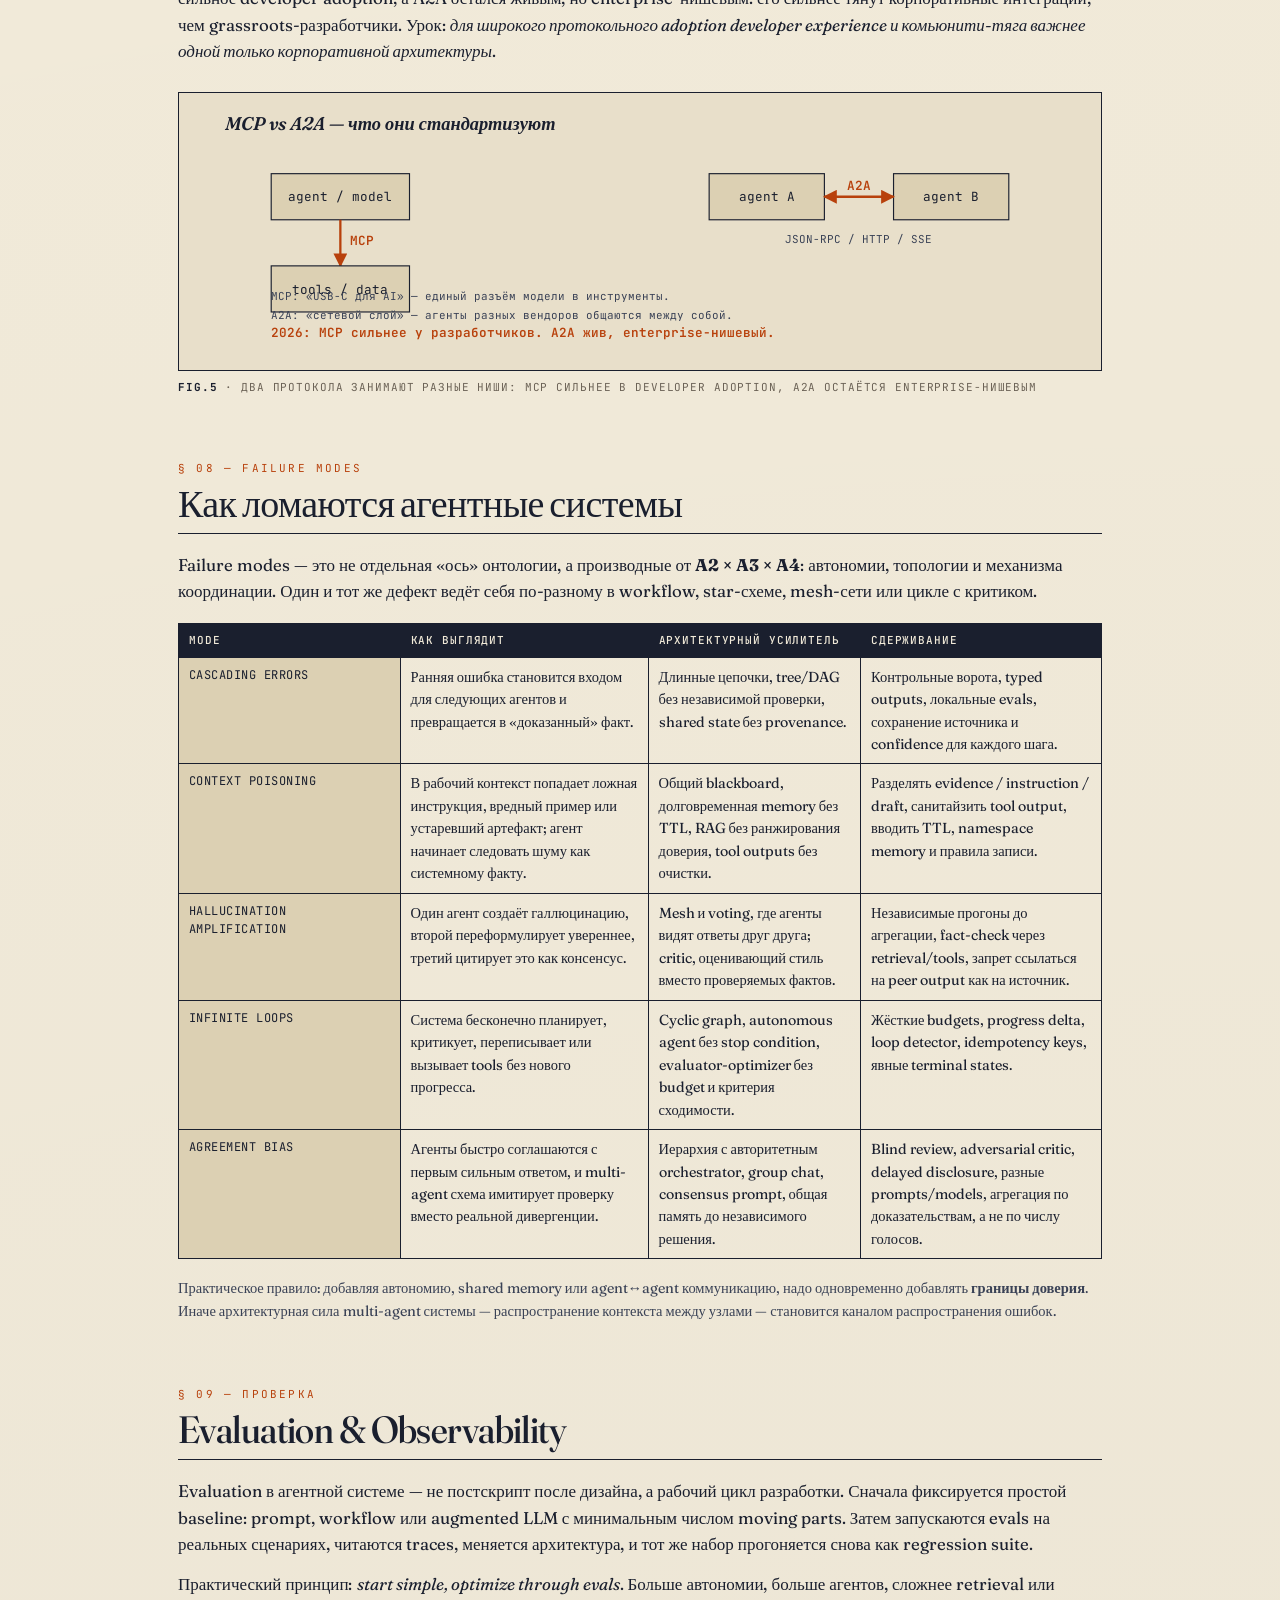
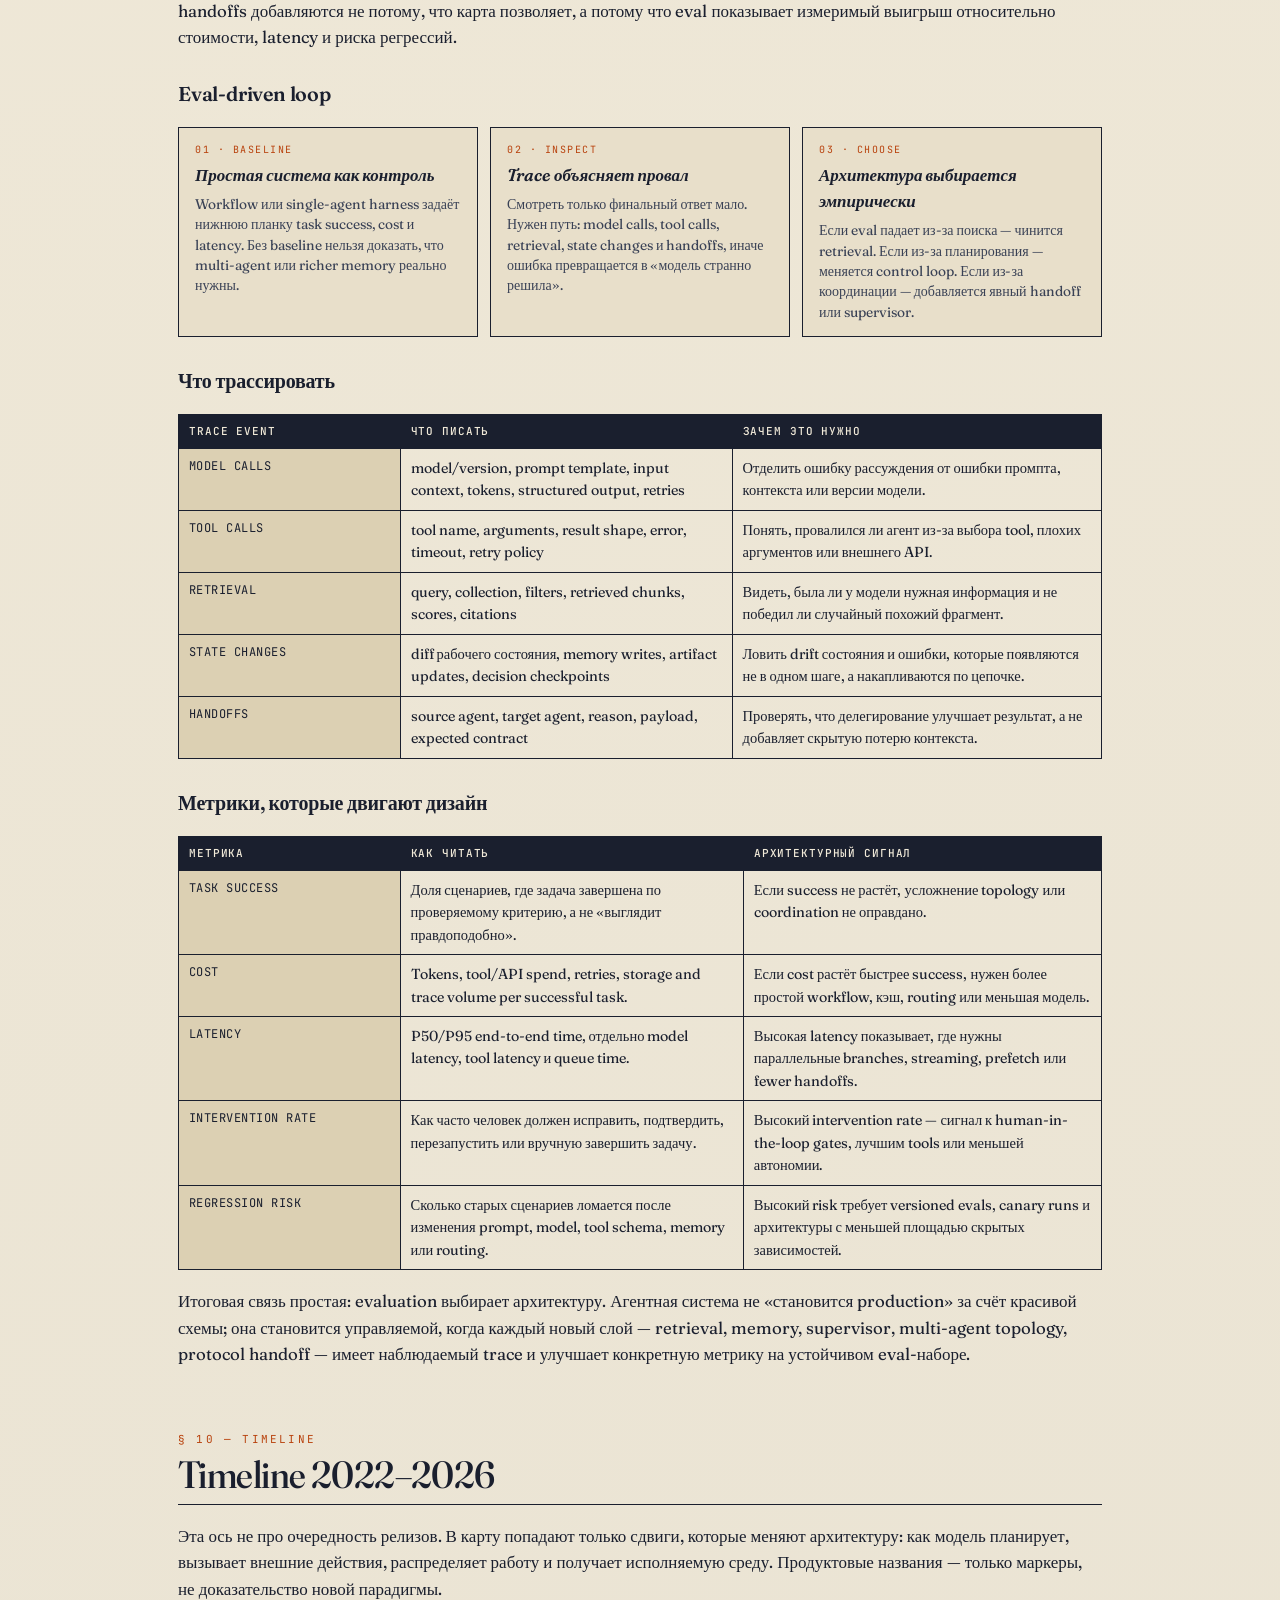
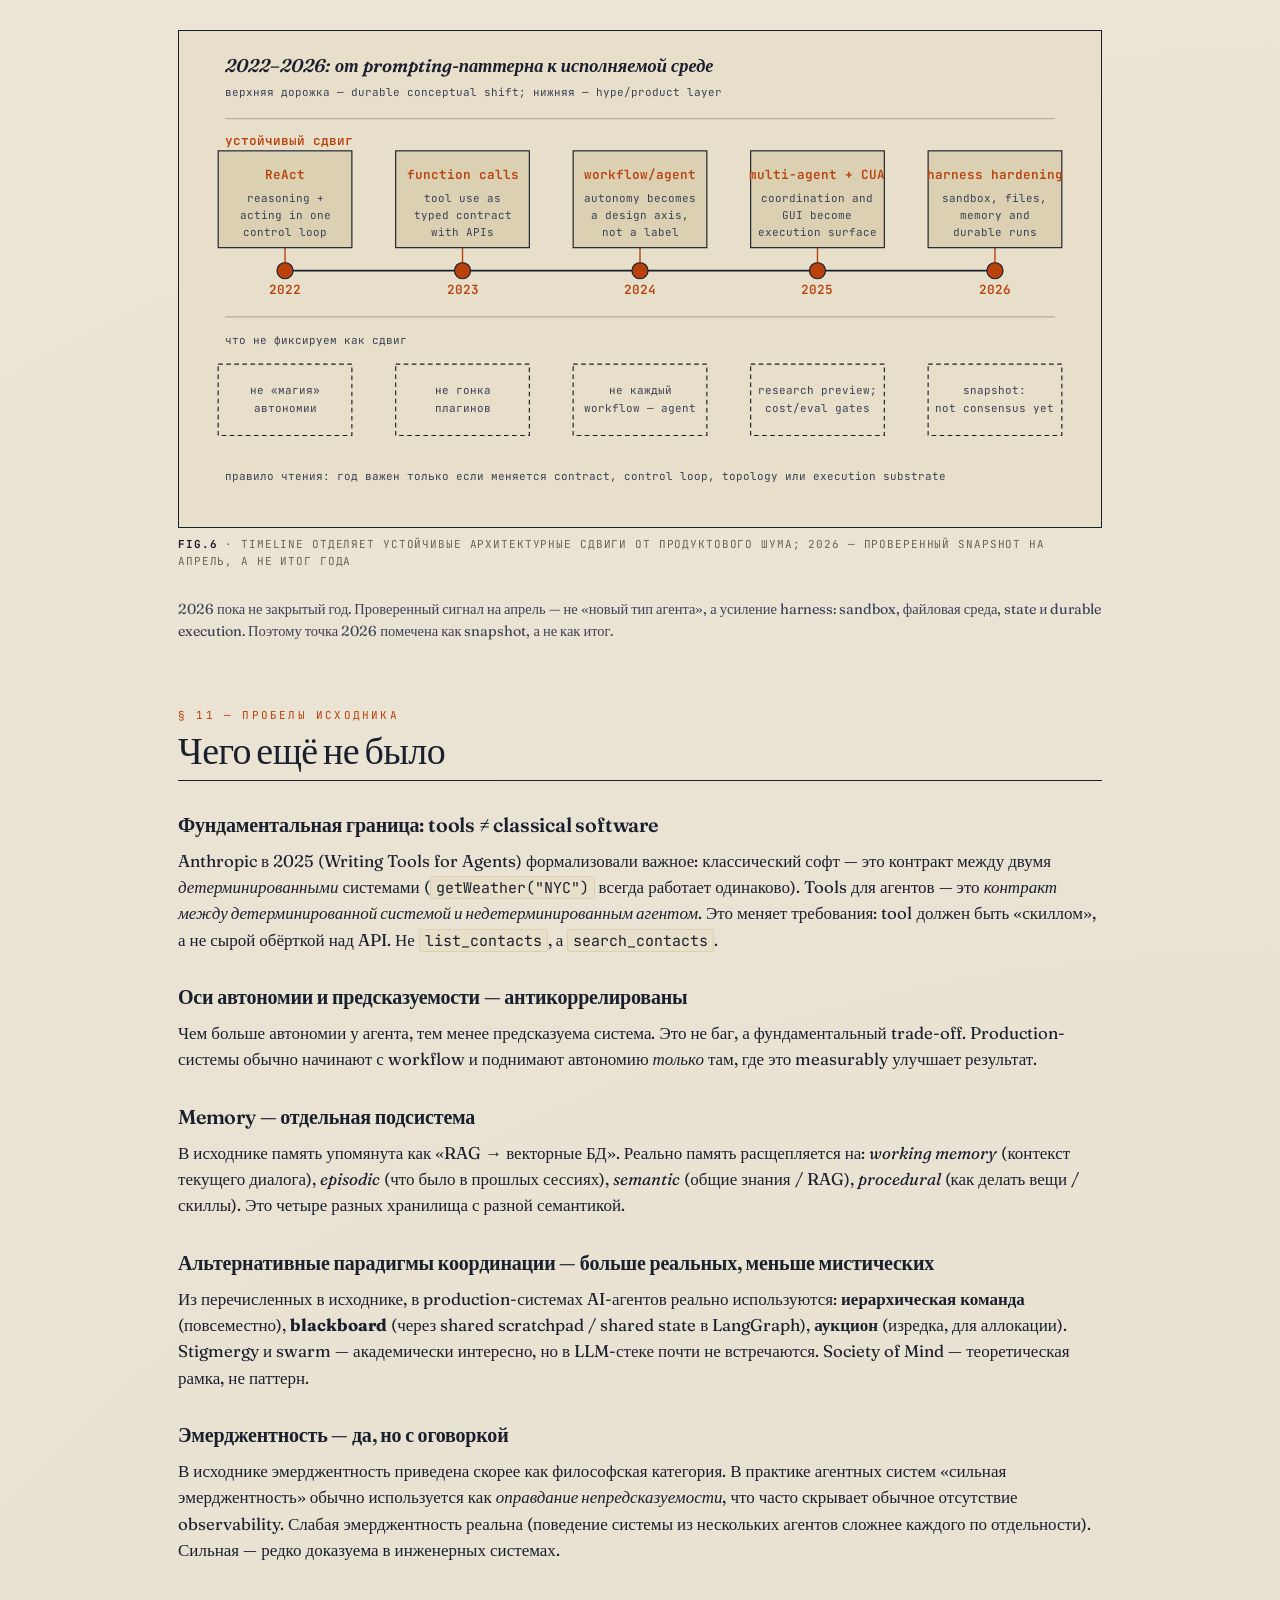
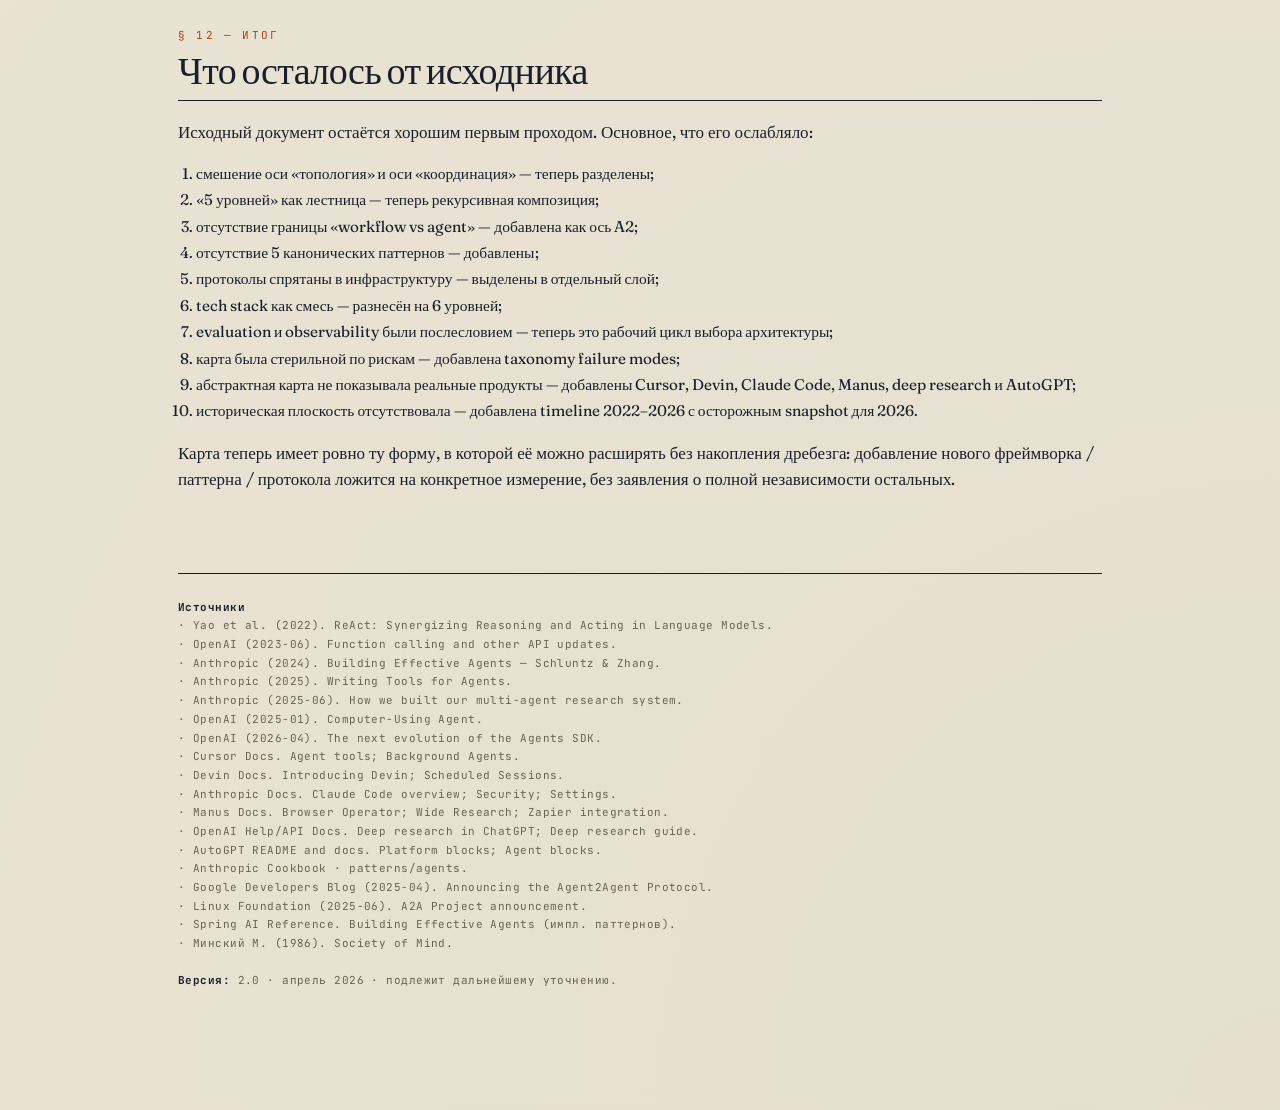
==== commit a25a0686: "Add timeline and real systems map" ====
--- a/agent-ontology.html
+++ b/agent-ontology.html
@@ -134,6 +134,73 @@
     .stack td,.stack th{padding:6px 7px;font-size:13px}
   }
 
+  /* Real systems map */
+  .system-map{
+    position:relative;
+    min-height:430px;
+    margin:22px 0 24px;
+    border:1px solid var(--ink);
+    background:
+      linear-gradient(to right, rgba(26,31,46,.11) 1px, transparent 1px),
+      linear-gradient(to bottom, rgba(26,31,46,.11) 1px, transparent 1px),
+      var(--paper-2);
+    background-size:33.333% 100%,100% 33.333%;
+    overflow:hidden;
+  }
+  .system-map::before{
+    content:"A2 автономия: workflow → hybrid → agent";
+    position:absolute;left:24px;right:24px;bottom:16px;
+    font-family:"JetBrains Mono",monospace;font-size:11px;letter-spacing:.06em;
+    color:var(--accent);text-transform:uppercase;
+  }
+  .map-row-label{
+    position:absolute;left:18px;
+    font-family:"JetBrains Mono",monospace;font-size:10px;letter-spacing:.05em;
+    color:var(--ink-2);text-transform:uppercase;
+  }
+  .map-row-label.top{top:22px}
+  .map-row-label.mid{top:48%}
+  .map-row-label.bot{bottom:58px}
+  .system-point{
+    position:absolute;
+    left:var(--x);top:var(--y);
+    width:128px;
+    transform:translate(-50%,-50%);
+    border:1px solid var(--ink);
+    background:var(--paper);
+    padding:7px 8px;
+    font-family:"JetBrains Mono",monospace;
+    font-size:10px;
+    line-height:1.3;
+    box-shadow:3px 3px 0 rgba(26,31,46,.16);
+  }
+  .system-point b{display:block;color:var(--accent);font-size:11px;margin-bottom:2px}
+  .system-point.tentative{border-style:dashed}
+  .system-note{
+    font-family:"JetBrains Mono",monospace;
+    font-size:11px;
+    color:var(--muted);
+    text-transform:uppercase;
+    letter-spacing:.07em;
+    margin-top:-10px;
+  }
+  @media(max-width:680px){
+    .system-map{
+      min-height:0;
+      display:grid;
+      gap:8px;
+      padding:18px;
+      background:var(--paper-2);
+    }
+    .system-map::before,.map-row-label{display:none}
+    .system-point{
+      position:static;
+      transform:none;
+      width:auto;
+      box-shadow:none;
+    }
+  }
+
   /* Footnote */
   .foot{
     margin-top:80px;padding-top:24px;border-top:1px solid var(--ink);
@@ -497,9 +564,92 @@
   </figure>
 </section>
 
-<!-- ========== SECTION 4: COMPOSITION (RECURSIVE) ========== -->
+<!-- ========== SECTION 4: REAL SYSTEMS ========== -->
 <section>
-  <div class="sec-num">§ 04 — композиция</div>
+  <div class="sec-num">§ 04 — реальные системы</div>
+  <h2>Реальные системы как точки на карте</h2>
+  <p>Карта становится навигационным инструментом, когда конкретная система получает координату. Ниже placement по публично проверяемому поведению продукта, а не по внутренней архитектуре: сначала читаем <b>A2</b> (кто управляет потоком), затем <b>A3×A4</b> (какой граф и координация), потом уточняем <b>A1/A5/A6</b>.</p>
+
+  <div class="system-map" aria-label="Реальные системы на карте A2 и A3/A4">
+    <div class="map-row-label top">star / pool · command delegation</div>
+    <div class="map-row-label mid">cyclic loop · blackboard / evidence</div>
+    <div class="map-row-label bot">DAG / blocks · workflow control</div>
+
+    <div class="system-point" style="--x:72%;--y:25%">
+      <b>Cursor</b>
+      background coding agents
+    </div>
+    <div class="system-point" style="--x:88%;--y:17%">
+      <b>Devin</b>
+      delegated software work
+    </div>
+    <div class="system-point tentative" style="--x:87%;--y:37%">
+      <b>Manus</b>
+      general task agent
+    </div>
+    <div class="system-point" style="--x:62%;--y:63%">
+      <b>Claude Code</b>
+      permissioned CLI loop
+    </div>
+    <div class="system-point" style="--x:78%;--y:72%">
+      <b>deep research</b>
+      bounded research agent
+    </div>
+    <div class="system-point" style="--x:39%;--y:83%">
+      <b>AutoGPT</b>
+      workflow platform contrast
+    </div>
+  </div>
+  <div class="system-note">Пунктир = placement осторожный: публичные docs подтверждают capability, но не раскрывают внутреннюю координацию.</div>
+
+  <table class="stack">
+    <thead>
+      <tr><th>Система</th><th>Координата A2/A3/A4</th><th>A1/A5/A6</th><th>Почему здесь</th></tr>
+    </thead>
+    <tbody>
+      <tr>
+        <td>Cursor</td>
+        <td><b>A2</b>: agent для Background Agents; foreground Agent ближе к hybrid из-за approvals.<br><b>A3</b>: star/pool — пользователь запускает независимые удалённые coding agents.<br><b>A4</b>: иерархическая команда + tool loop; background режим auto-runs terminal commands.</td>
+        <td><b>A1</b>: IDE/remote-VM harness + code tools + MCP.<br><b>A5</b>: coding worker, иногда reviewer/fixer.<br><b>A6</b>: IDE/platform + GitHub app.</td>
+        <td>Официальные docs описывают асинхронных агентов, которые редактируют и запускают код в изолированной Ubuntu VM, работают на отдельной ветке и допускают follow-up или takeover.</td>
+      </tr>
+      <tr>
+        <td>Devin</td>
+        <td><b>A2</b>: agent, с human handoff.<br><b>A3</b>: star/pool — отдельные sessions, параллельные задачи, scheduled runs.<br><b>A4</b>: иерархическая делегация через prompt/ticket/schedule; состояние видно в session.</td>
+        <td><b>A1</b>: software-engineer harness с IDE, terminal, browser, playbooks.<br><b>A5</b>: worker/generalist, reviewer, support engineer.<br><b>A6</b>: SaaS platform + Slack/Jira/Linear/GitHub-style integrations.</td>
+        <td>Docs осторожно, но прямо говорят: Devin пишет, запускает и тестирует код; его можно направлять на tickets, bugs, refactors, docs и recurring sessions.</td>
+      </tr>
+      <tr>
+        <td>Claude Code</td>
+        <td><b>A2</b>: hybrid → agent — модель выбирает действия, но shell/edit требуют permission policy.<br><b>A3</b>: cyclic single-agent loop; star появляется при subagents.<br><b>A4</b>: command + permission gates + hooks.</td>
+        <td><b>A1</b>: terminal harness с file tools, Bash, web/MCP, hooks, subagents.<br><b>A5</b>: coding worker и локальный orchestrator.<br><b>A6</b>: CLI/SDK platform.</td>
+        <td>Anthropic docs описывают terminal-native agentic coding tool, который может редактировать файлы, запускать команды и создавать commits, но по умолчанию держит опасные действия за explicit approval.</td>
+      </tr>
+      <tr>
+        <td>Manus <em>(tentative)</em></td>
+        <td><b>A2</b>: agent в пределах заявленных task modes.<br><b>A3</b>: star/pool для Wide Research; single browser operator для веб-задач.<br><b>A4</b>: hierarchical decomposition; независимые workers без подтверждённого peer-to-peer.</td>
+        <td><b>A1</b>: web/browser harness + connectors/Zapier.<br><b>A5</b>: generalist researcher/operator.<br><b>A6</b>: hosted platform + browser extension/integrations.</td>
+        <td>Официальные docs подтверждают Browser Operator, который планирует и выполняет действия в браузере после permission, и Wide Research, где главный agent дробит задачу на независимые подзадачи. Внутренний orchestrator не раскрыт, поэтому placement помечен осторожно.</td>
+      </tr>
+      <tr>
+        <td>deep research</td>
+        <td><b>A2</b>: bounded agent — автономен внутри read-only research boundary.<br><b>A3</b>: cyclic search/read/analyze/synthesize loop.<br><b>A4</b>: blackboard/evidence coordination через план, источники, citations и progress trace.</td>
+        <td><b>A1</b>: research harness с web/file search, MCP search/fetch и code interpreter в API.<br><b>A5</b>: researcher/synthesizer.<br><b>A6</b>: ChatGPT tool + OpenAI Responses API.</td>
+        <td>OpenAI docs описывают план исследования, выбор источников пользователем, прогресс, interrupt/refine и отчёт с citations; API guide ограничивает deep research supported tools в основном search/fetch/data-analysis контуром.</td>
+      </tr>
+      <tr>
+        <td>AutoGPT <em>(contrast)</em></td>
+        <td><b>A2</b>: workflow → hybrid; classic autonomous loop остаётся историческим контрастом.<br><b>A3</b>: DAG/cyclic block graph.<br><b>A4</b>: encoded workflow control + shared runtime state; не mesh.</td>
+        <td><b>A1</b>: agent builder, blocks, server/runtime.<br><b>A5</b>: automation worker assembled by user.<br><b>A6</b>: open-source/self-host platform.</td>
+        <td>Текущий README и docs смещают AutoGPT к platform для build/deploy/run agents: пользователь собирает workflow из blocks, деплоит и мониторит continuous agents. Это полезный контраст к продуктам, где автономный harness скрыт за UX.</td>
+      </tr>
+    </tbody>
+  </table>
+</section>
+
+<!-- ========== SECTION 5: COMPOSITION (RECURSIVE) ========== -->
+<section>
+  <div class="sec-num">§ 05 — композиция</div>
   <h2>Рекурсия через вызовы, а не лестница</h2>
   <p>В исходнике пять «уровней» от модели до управленца. Это иллюзия лестницы. На деле — одна и та же конструкция может вызывать другую такую конструкцию: meta-orchestrator координирует domain agents, а они вызывают tools или делегируют peer agents. Рекурсия появляется как цепочка calls и contracts, а не как физическая иерархия.</p>
 
@@ -596,9 +746,9 @@
   </figure>
 </section>
 
-<!-- ========== SECTION 5: ANTHROPIC PATTERNS ========== -->
+<!-- ========== SECTION 6: ANTHROPIC PATTERNS ========== -->
 <section>
-  <div class="sec-num">§ 05 — пропуск исходника</div>
+  <div class="sec-num">§ 06 — пропуск исходника</div>
   <h2>Пять канонических паттернов</h2>
   <p>Это центральная вещь, которой не было в исходном тексте. Anthropic в «Building Effective Agents» (Schluntz &amp; Zhang) ввели стандартный словарь, который теперь повторяют все основные фреймворки (Spring AI, LangGraph, OpenAI и т.д.). Это <em>workflow-паттерны</em> — детерминированные обвязки вокруг LLM. Полноценный «agent» — это уже шестое, отдельное.</p>
 
@@ -747,9 +897,9 @@
   <p style="font-size:14.5px;color:var(--ink-2)">Multi-agent системы потребляют примерно <b>в 10–15 раз больше токенов</b>, чем single-agent. Это не недостаток дизайна — это цена параллелизма и контекста. Поэтому в рекомендациях явно: «не усложнять без demonstrable improvement».</p>
 </section>
 
-<!-- ========== SECTION 6: TECH STACK CLEAN ========== -->
+<!-- ========== SECTION 7: TECH STACK CLEAN ========== -->
 <section>
-  <div class="sec-num">§ 06 — тех. слой</div>
+  <div class="sec-num">§ 07 — тех. слой</div>
   <h2>Стек, разнесённый по уровням</h2>
   <p>Каждый уровень — самостоятельный, со своей рыночной динамикой. В исходнике они были перемешаны.</p>
 
@@ -813,9 +963,9 @@
   </figure>
 </section>
 
-<!-- ========== SECTION 7: FAILURE MODES ========== -->
+<!-- ========== SECTION 8: FAILURE MODES ========== -->
 <section>
-  <div class="sec-num">§ 07 — failure modes</div>
+  <div class="sec-num">§ 08 — failure modes</div>
   <h2>Как ломаются агентные системы</h2>
   <p>Failure modes — это не отдельная «ось» онтологии, а производные от <b>A2 × A3 × A4</b>: автономии, топологии и механизма координации. Один и тот же дефект ведёт себя по-разному в workflow, star-схеме, mesh-сети или цикле с критиком.</p>
 
@@ -835,9 +985,9 @@
   <p style="font-size:14.5px;color:var(--ink-2)">Практическое правило: добавляя автономию, shared memory или agent↔agent коммуникацию, надо одновременно добавлять <b>границы доверия</b>. Иначе архитектурная сила multi-agent системы — распространение контекста между узлами — становится каналом распространения ошибок.</p>
 </section>
 
-<!-- ========== SECTION 8: EVALUATION ========== -->
+<!-- ========== SECTION 9: EVALUATION ========== -->
 <section>
-  <div class="sec-num">§ 08 — проверка</div>
+  <div class="sec-num">§ 09 — проверка</div>
   <h2>Evaluation &amp; Observability</h2>
   <p>Evaluation в агентной системе — не постскрипт после дизайна, а рабочий цикл разработки. Сначала фиксируется простой baseline: prompt, workflow или augmented LLM с минимальным числом moving parts. Затем запускаются evals на реальных сценариях, читаются traces, меняется архитектура, и тот же набор прогоняется снова как regression suite.</p>
 
@@ -893,9 +1043,110 @@
   <p>Итоговая связь простая: evaluation выбирает архитектуру. Агентная система не «становится production» за счёт красивой схемы; она становится управляемой, когда каждый новый слой — retrieval, memory, supervisor, multi-agent topology, protocol handoff — имеет наблюдаемый trace и улучшает конкретную метрику на устойчивом eval-наборе.</p>
 </section>
 
-<!-- ========== SECTION 9: WHAT TO ADD ========== -->
+<!-- ========== SECTION 10: 2022-2026 TIMELINE ========== -->
 <section>
-  <div class="sec-num">§ 09 — пробелы исходника</div>
+  <div class="sec-num">§ 10 — timeline</div>
+  <h2>Timeline 2022–2026</h2>
+  <p>Эта ось не про очередность релизов. В карту попадают только сдвиги, которые меняют архитектуру: как модель планирует, вызывает внешние действия, распределяет работу и получает исполняемую среду. Продуктовые названия — только маркеры, не доказательство новой парадигмы.</p>
+
+  <figure>
+  <svg viewBox="0 0 800 430" xmlns="http://www.w3.org/2000/svg">
+    <text x="40" y="36" class="ttl">2022–2026: от prompting-паттерна к исполняемой среде</text>
+    <text x="40" y="56" class="lbl-sm">верхняя дорожка — durable conceptual shift; нижняя — hype/product layer</text>
+
+    <line x1="92" y1="208" x2="708" y2="208" stroke="#1a1f2e" stroke-width="1.5"/>
+    <line x1="40" y1="76" x2="760" y2="76" stroke="#1a1f2e" opacity=".25"/>
+    <line x1="40" y1="248" x2="760" y2="248" stroke="#1a1f2e" opacity=".25"/>
+
+    <text x="40" y="99" class="lbl-acc">устойчивый сдвиг</text>
+    <text x="40" y="272" class="lbl-sm">что не фиксируем как сдвиг</text>
+
+    <!-- 2022 -->
+    <g transform="translate(92,0)">
+      <circle cx="0" cy="208" r="7" fill="#b8410c" stroke="#1a1f2e"/>
+      <text x="0" y="228" class="lbl-acc" text-anchor="middle">2022</text>
+      <line x1="0" y1="117" x2="0" y2="201" stroke="#b8410c" stroke-width="1.2"/>
+      <rect x="-58" y="104" width="116" height="84" fill="#dcd0b3" stroke="#1a1f2e"/>
+      <text x="0" y="128" class="lbl-acc" text-anchor="middle">ReAct</text>
+      <text x="0" y="148" class="lbl-sm" text-anchor="middle">reasoning +</text>
+      <text x="0" y="163" class="lbl-sm" text-anchor="middle">acting in one</text>
+      <text x="0" y="178" class="lbl-sm" text-anchor="middle">control loop</text>
+      <rect x="-58" y="289" width="116" height="62" fill="#e8dfca" stroke="#1a1f2e" stroke-dasharray="4 3"/>
+      <text x="0" y="315" class="lbl-sm" text-anchor="middle">не «магия»</text>
+      <text x="0" y="331" class="lbl-sm" text-anchor="middle">автономии</text>
+    </g>
+
+    <!-- 2023 -->
+    <g transform="translate(246,0)">
+      <circle cx="0" cy="208" r="7" fill="#b8410c" stroke="#1a1f2e"/>
+      <text x="0" y="228" class="lbl-acc" text-anchor="middle">2023</text>
+      <line x1="0" y1="117" x2="0" y2="201" stroke="#b8410c" stroke-width="1.2"/>
+      <rect x="-58" y="104" width="116" height="84" fill="#dcd0b3" stroke="#1a1f2e"/>
+      <text x="0" y="128" class="lbl-acc" text-anchor="middle">function calls</text>
+      <text x="0" y="148" class="lbl-sm" text-anchor="middle">tool use as</text>
+      <text x="0" y="163" class="lbl-sm" text-anchor="middle">typed contract</text>
+      <text x="0" y="178" class="lbl-sm" text-anchor="middle">with APIs</text>
+      <rect x="-58" y="289" width="116" height="62" fill="#e8dfca" stroke="#1a1f2e" stroke-dasharray="4 3"/>
+      <text x="0" y="315" class="lbl-sm" text-anchor="middle">не гонка</text>
+      <text x="0" y="331" class="lbl-sm" text-anchor="middle">плагинов</text>
+    </g>
+
+    <!-- 2024 -->
+    <g transform="translate(400,0)">
+      <circle cx="0" cy="208" r="7" fill="#b8410c" stroke="#1a1f2e"/>
+      <text x="0" y="228" class="lbl-acc" text-anchor="middle">2024</text>
+      <line x1="0" y1="117" x2="0" y2="201" stroke="#b8410c" stroke-width="1.2"/>
+      <rect x="-58" y="104" width="116" height="84" fill="#dcd0b3" stroke="#1a1f2e"/>
+      <text x="0" y="128" class="lbl-acc" text-anchor="middle">workflow/agent</text>
+      <text x="0" y="148" class="lbl-sm" text-anchor="middle">autonomy becomes</text>
+      <text x="0" y="163" class="lbl-sm" text-anchor="middle">a design axis,</text>
+      <text x="0" y="178" class="lbl-sm" text-anchor="middle">not a label</text>
+      <rect x="-58" y="289" width="116" height="62" fill="#e8dfca" stroke="#1a1f2e" stroke-dasharray="4 3"/>
+      <text x="0" y="315" class="lbl-sm" text-anchor="middle">не каждый</text>
+      <text x="0" y="331" class="lbl-sm" text-anchor="middle">workflow — agent</text>
+    </g>
+
+    <!-- 2025 -->
+    <g transform="translate(554,0)">
+      <circle cx="0" cy="208" r="7" fill="#b8410c" stroke="#1a1f2e"/>
+      <text x="0" y="228" class="lbl-acc" text-anchor="middle">2025</text>
+      <line x1="0" y1="117" x2="0" y2="201" stroke="#b8410c" stroke-width="1.2"/>
+      <rect x="-58" y="104" width="116" height="84" fill="#dcd0b3" stroke="#1a1f2e"/>
+      <text x="0" y="128" class="lbl-acc" text-anchor="middle">multi-agent + CUA</text>
+      <text x="0" y="148" class="lbl-sm" text-anchor="middle">coordination and</text>
+      <text x="0" y="163" class="lbl-sm" text-anchor="middle">GUI become</text>
+      <text x="0" y="178" class="lbl-sm" text-anchor="middle">execution surface</text>
+      <rect x="-58" y="289" width="116" height="62" fill="#e8dfca" stroke="#1a1f2e" stroke-dasharray="4 3"/>
+      <text x="0" y="315" class="lbl-sm" text-anchor="middle">research preview;</text>
+      <text x="0" y="331" class="lbl-sm" text-anchor="middle">cost/eval gates</text>
+    </g>
+
+    <!-- 2026 -->
+    <g transform="translate(708,0)">
+      <circle cx="0" cy="208" r="7" fill="#b8410c" stroke="#1a1f2e"/>
+      <text x="0" y="228" class="lbl-acc" text-anchor="middle">2026</text>
+      <line x1="0" y1="117" x2="0" y2="201" stroke="#b8410c" stroke-width="1.2"/>
+      <rect x="-58" y="104" width="116" height="84" fill="#dcd0b3" stroke="#1a1f2e"/>
+      <text x="0" y="128" class="lbl-acc" text-anchor="middle">harness hardening</text>
+      <text x="0" y="148" class="lbl-sm" text-anchor="middle">sandbox, files,</text>
+      <text x="0" y="163" class="lbl-sm" text-anchor="middle">memory and</text>
+      <text x="0" y="178" class="lbl-sm" text-anchor="middle">durable runs</text>
+      <rect x="-58" y="289" width="116" height="62" fill="#e8dfca" stroke="#1a1f2e" stroke-dasharray="4 3"/>
+      <text x="0" y="315" class="lbl-sm" text-anchor="middle">snapshot:</text>
+      <text x="0" y="331" class="lbl-sm" text-anchor="middle">not consensus yet</text>
+    </g>
+
+    <text x="40" y="390" class="lbl-sm">правило чтения: год важен только если меняется contract, control loop, topology или execution substrate</text>
+  </svg>
+  <figcaption><b>fig.6</b> · timeline отделяет устойчивые архитектурные сдвиги от продуктового шума; 2026 — проверенный snapshot на апрель, а не итог года</figcaption>
+  </figure>
+
+  <p style="font-size:14.5px;color:var(--ink-2)">2026 пока не закрытый год. Проверенный сигнал на апрель — не «новый тип агента», а усиление harness: sandbox, файловая среда, state и durable execution. Поэтому точка 2026 помечена как snapshot, а не как итог.</p>
+</section>
+
+<!-- ========== SECTION 11: WHAT TO ADD ========== -->
+<section>
+  <div class="sec-num">§ 11 — пробелы исходника</div>
   <h2>Чего ещё не было</h2>
 
   <h3>Фундаментальная граница: tools ≠ classical software</h3>
@@ -914,9 +1165,9 @@
   <p>В исходнике эмерджентность приведена скорее как философская категория. В практике агентных систем «сильная эмерджентность» обычно используется как <em>оправдание непредсказуемости</em>, что часто скрывает обычное отсутствие observability. Слабая эмерджентность реальна (поведение системы из нескольких агентов сложнее каждого по отдельности). Сильная — редко доказуема в инженерных системах.</p>
 </section>
 
-<!-- ========== SECTION 10: SUMMARY ========== -->
+<!-- ========== SECTION 12: SUMMARY ========== -->
 <section>
-  <div class="sec-num">§ 10 — итог</div>
+  <div class="sec-num">§ 12 — итог</div>
   <h2>Что осталось от исходника</h2>
   <p>Исходный документ остаётся хорошим первым проходом. Основное, что его ослабляло:</p>
   <ol style="padding-left:18px;line-height:1.7;font-size:15.5px">
@@ -927,7 +1178,9 @@
     <li>протоколы спрятаны в инфраструктуру — выделены в отдельный слой;</li>
     <li>tech stack как смесь — разнесён на 6 уровней;</li>
     <li>evaluation и observability были послесловием — теперь это рабочий цикл выбора архитектуры;</li>
-    <li>карта была стерильной по рискам — добавлена taxonomy failure modes.</li>
+    <li>карта была стерильной по рискам — добавлена taxonomy failure modes;</li>
+    <li>абстрактная карта не показывала реальные продукты — добавлены Cursor, Devin, Claude Code, Manus, deep research и AutoGPT;</li>
+    <li>историческая плоскость отсутствовала — добавлена timeline 2022–2026 с осторожным snapshot для 2026.</li>
   </ol>
 
   <p>Карта теперь имеет ровно ту форму, в которой её можно расширять без накопления дребезга: добавление нового фреймворка / паттерна / протокола ложится на конкретное измерение, без заявления о полной независимости остальных.</p>
@@ -935,8 +1188,19 @@
 
 <div class="foot">
   <b>Источники</b><br>
+  · Yao et al. (2022). ReAct: Synergizing Reasoning and Acting in Language Models.<br>
+  · OpenAI (2023-06). Function calling and other API updates.<br>
   · Anthropic (2024). Building Effective Agents — Schluntz &amp; Zhang.<br>
   · Anthropic (2025). Writing Tools for Agents.<br>
+  · Anthropic (2025-06). How we built our multi-agent research system.<br>
+  · OpenAI (2025-01). Computer-Using Agent.<br>
+  · OpenAI (2026-04). The next evolution of the Agents SDK.<br>
+  · Cursor Docs. Agent tools; Background Agents.<br>
+  · Devin Docs. Introducing Devin; Scheduled Sessions.<br>
+  · Anthropic Docs. Claude Code overview; Security; Settings.<br>
+  · Manus Docs. Browser Operator; Wide Research; Zapier integration.<br>
+  · OpenAI Help/API Docs. Deep research in ChatGPT; Deep research guide.<br>
+  · AutoGPT README and docs. Platform blocks; Agent blocks.<br>
   · Anthropic Cookbook · patterns/agents.<br>
   · Google Developers Blog (2025-04). Announcing the Agent2Agent Protocol.<br>
   · Linux Foundation (2025-06). A2A Project announcement.<br>
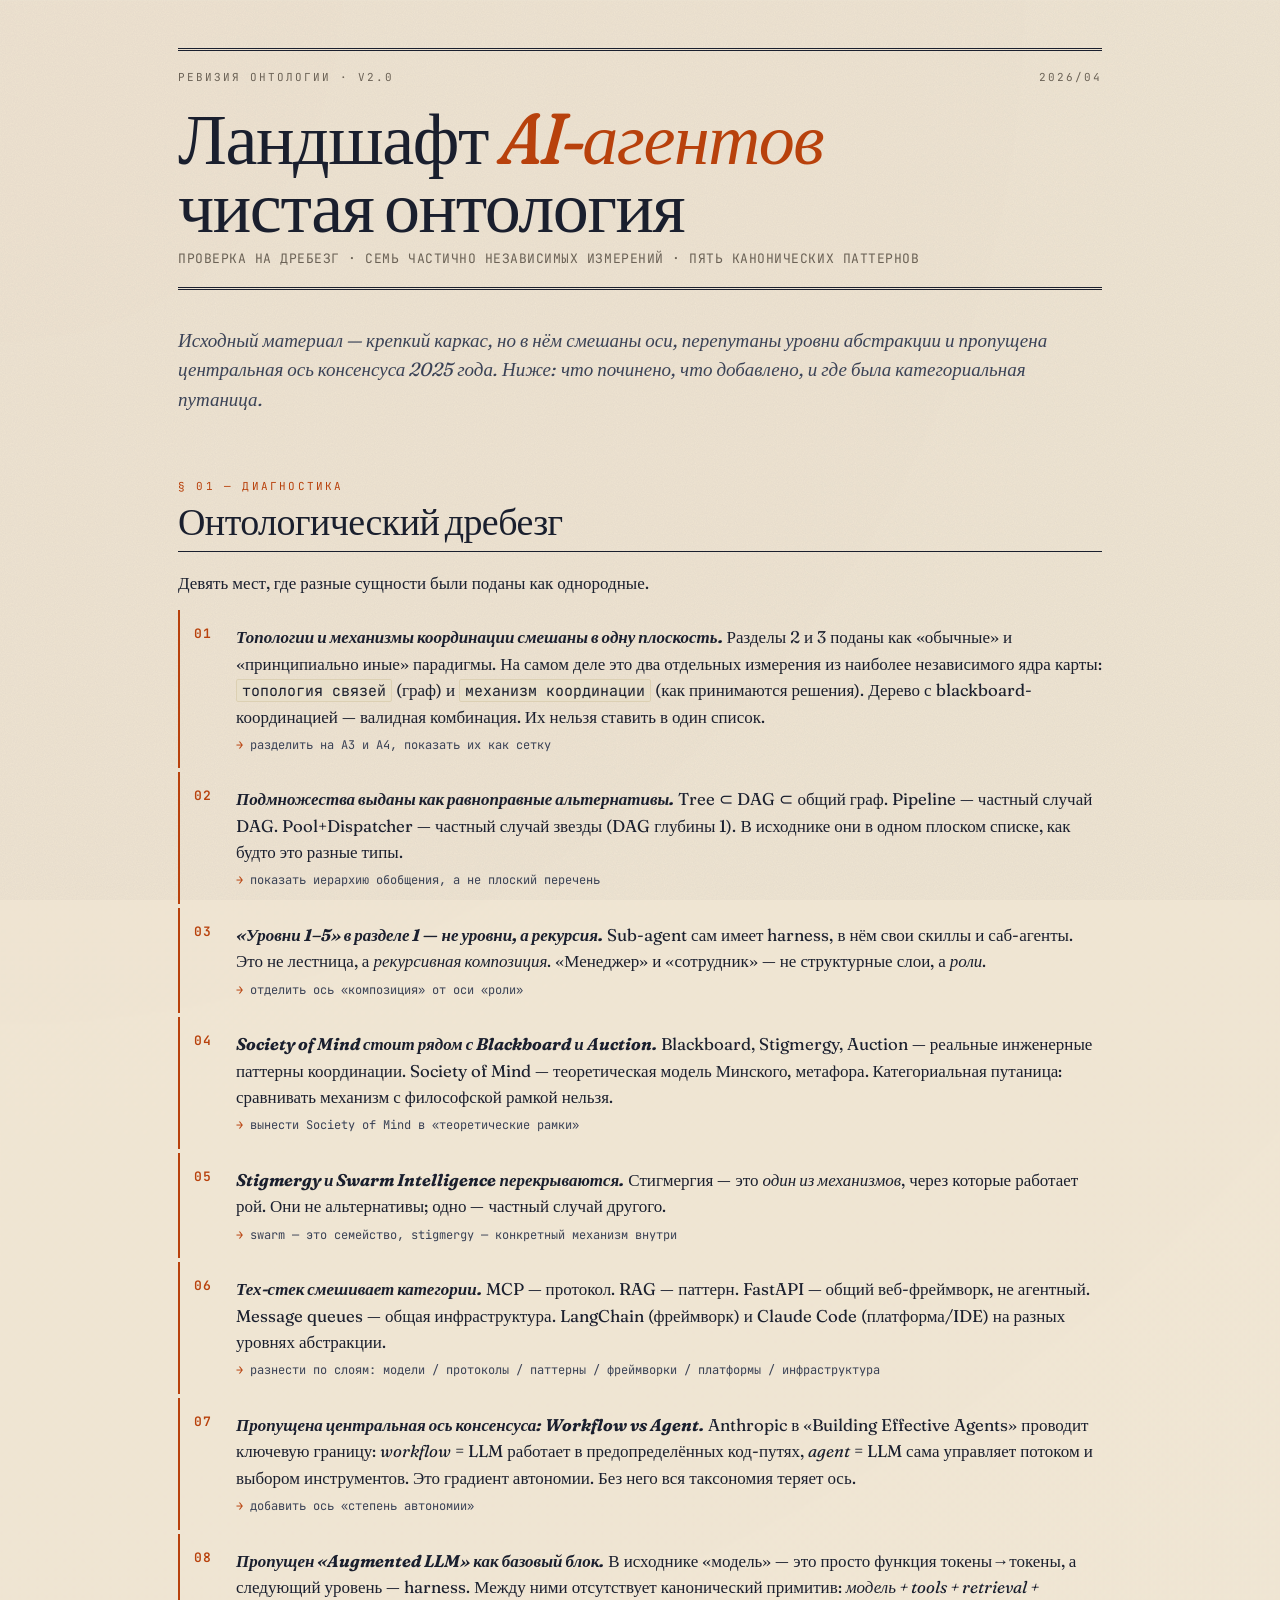
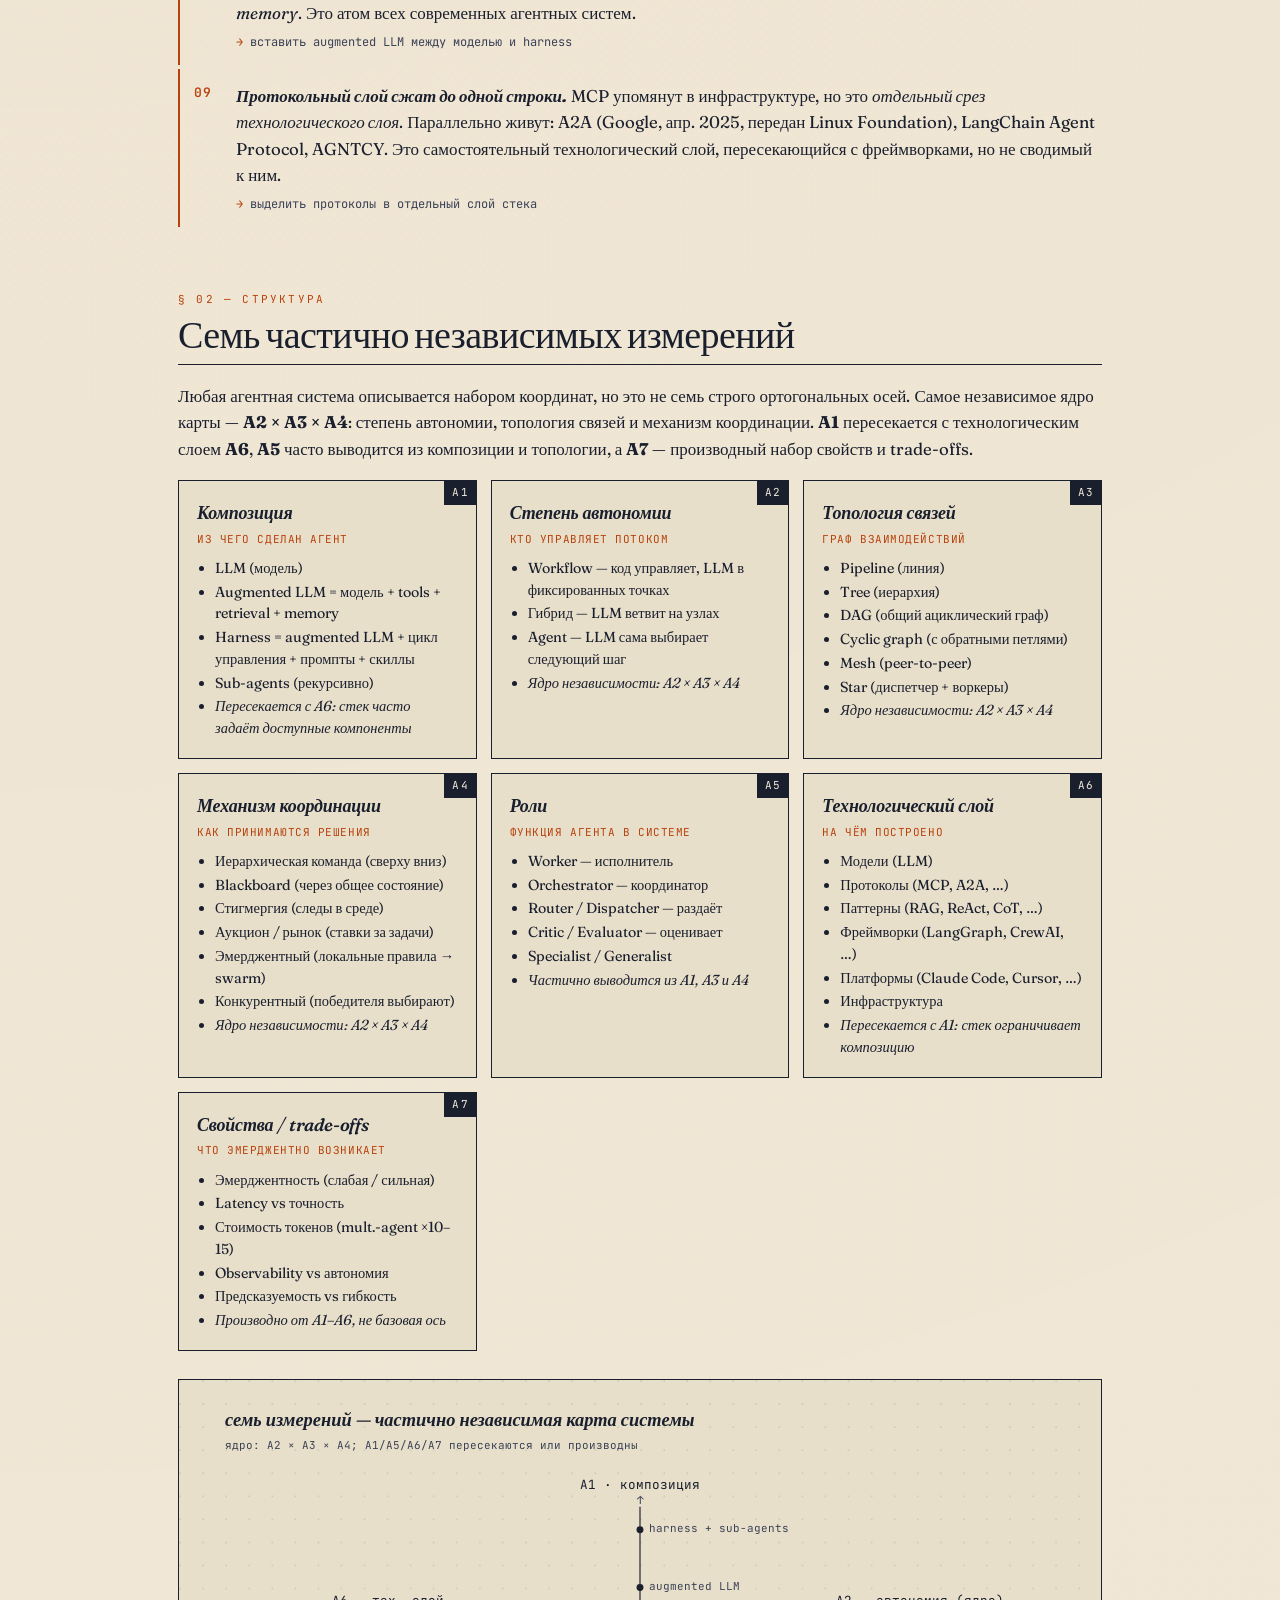
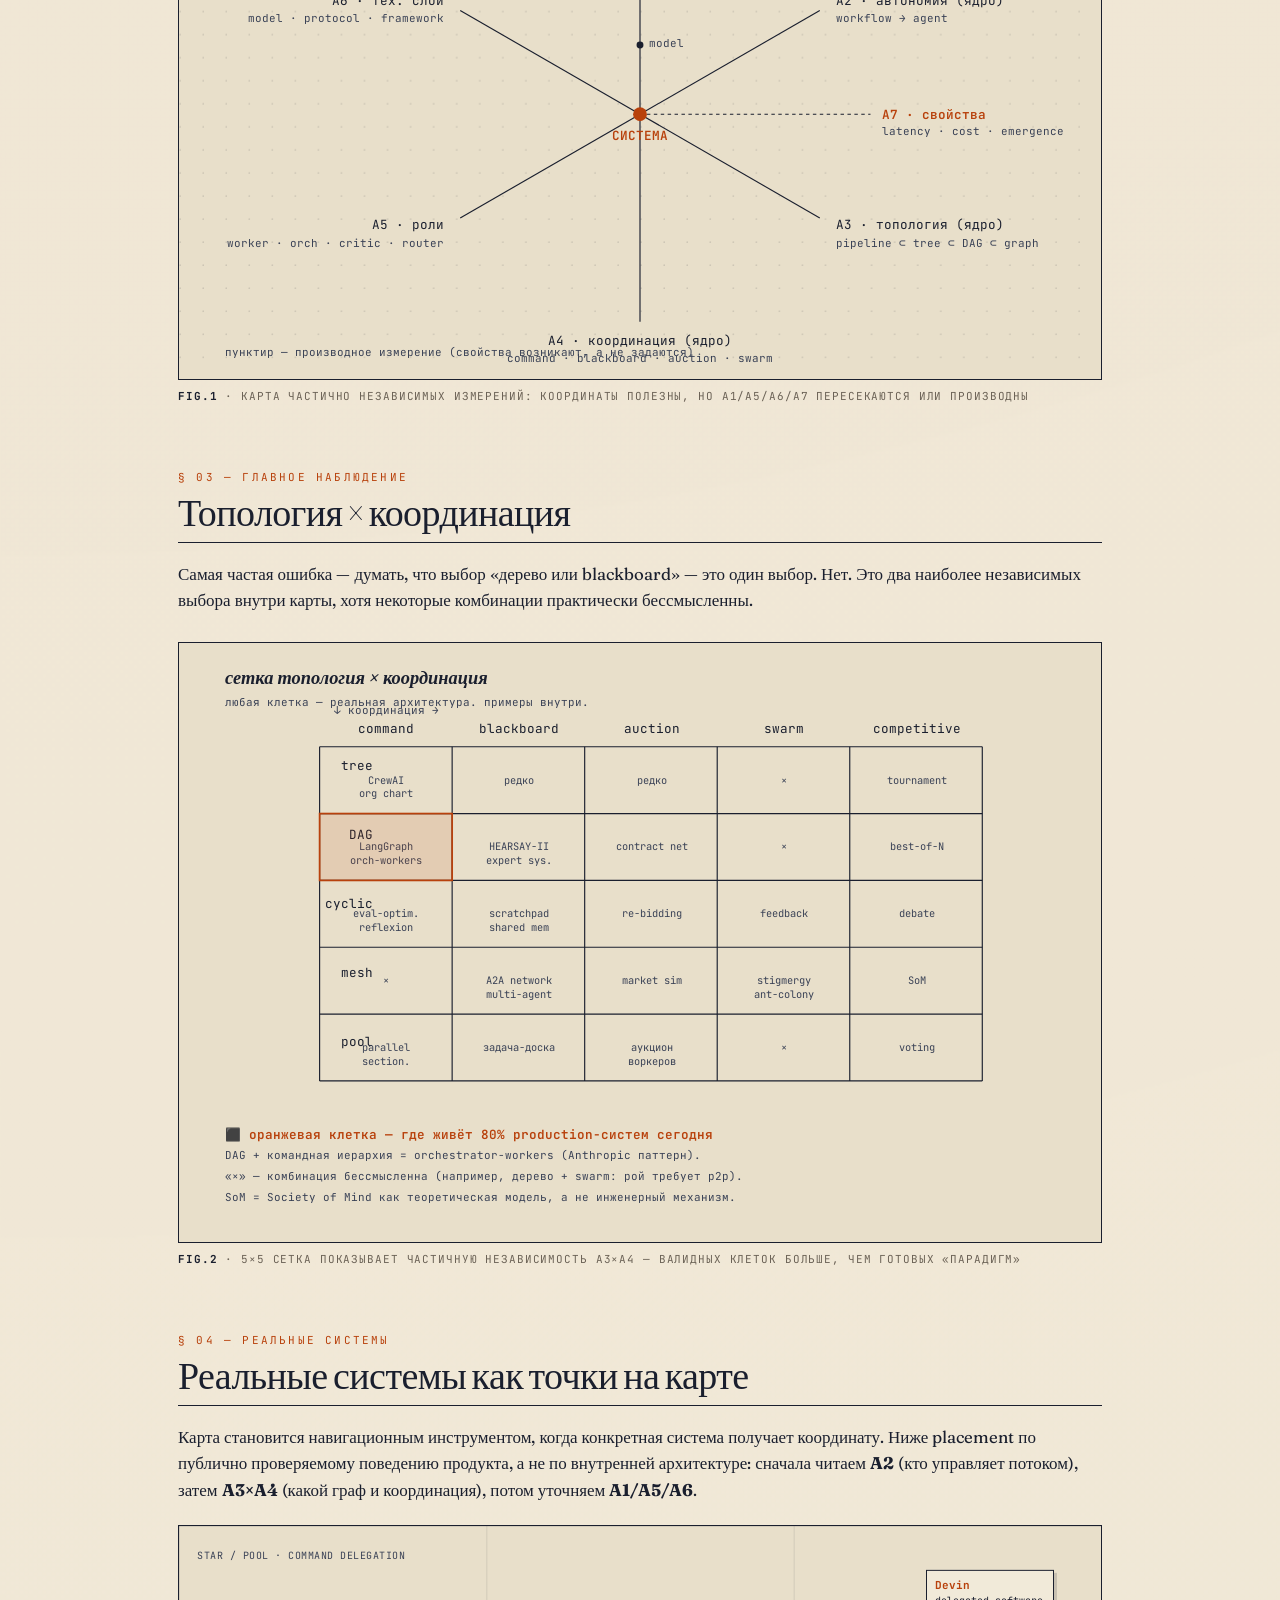
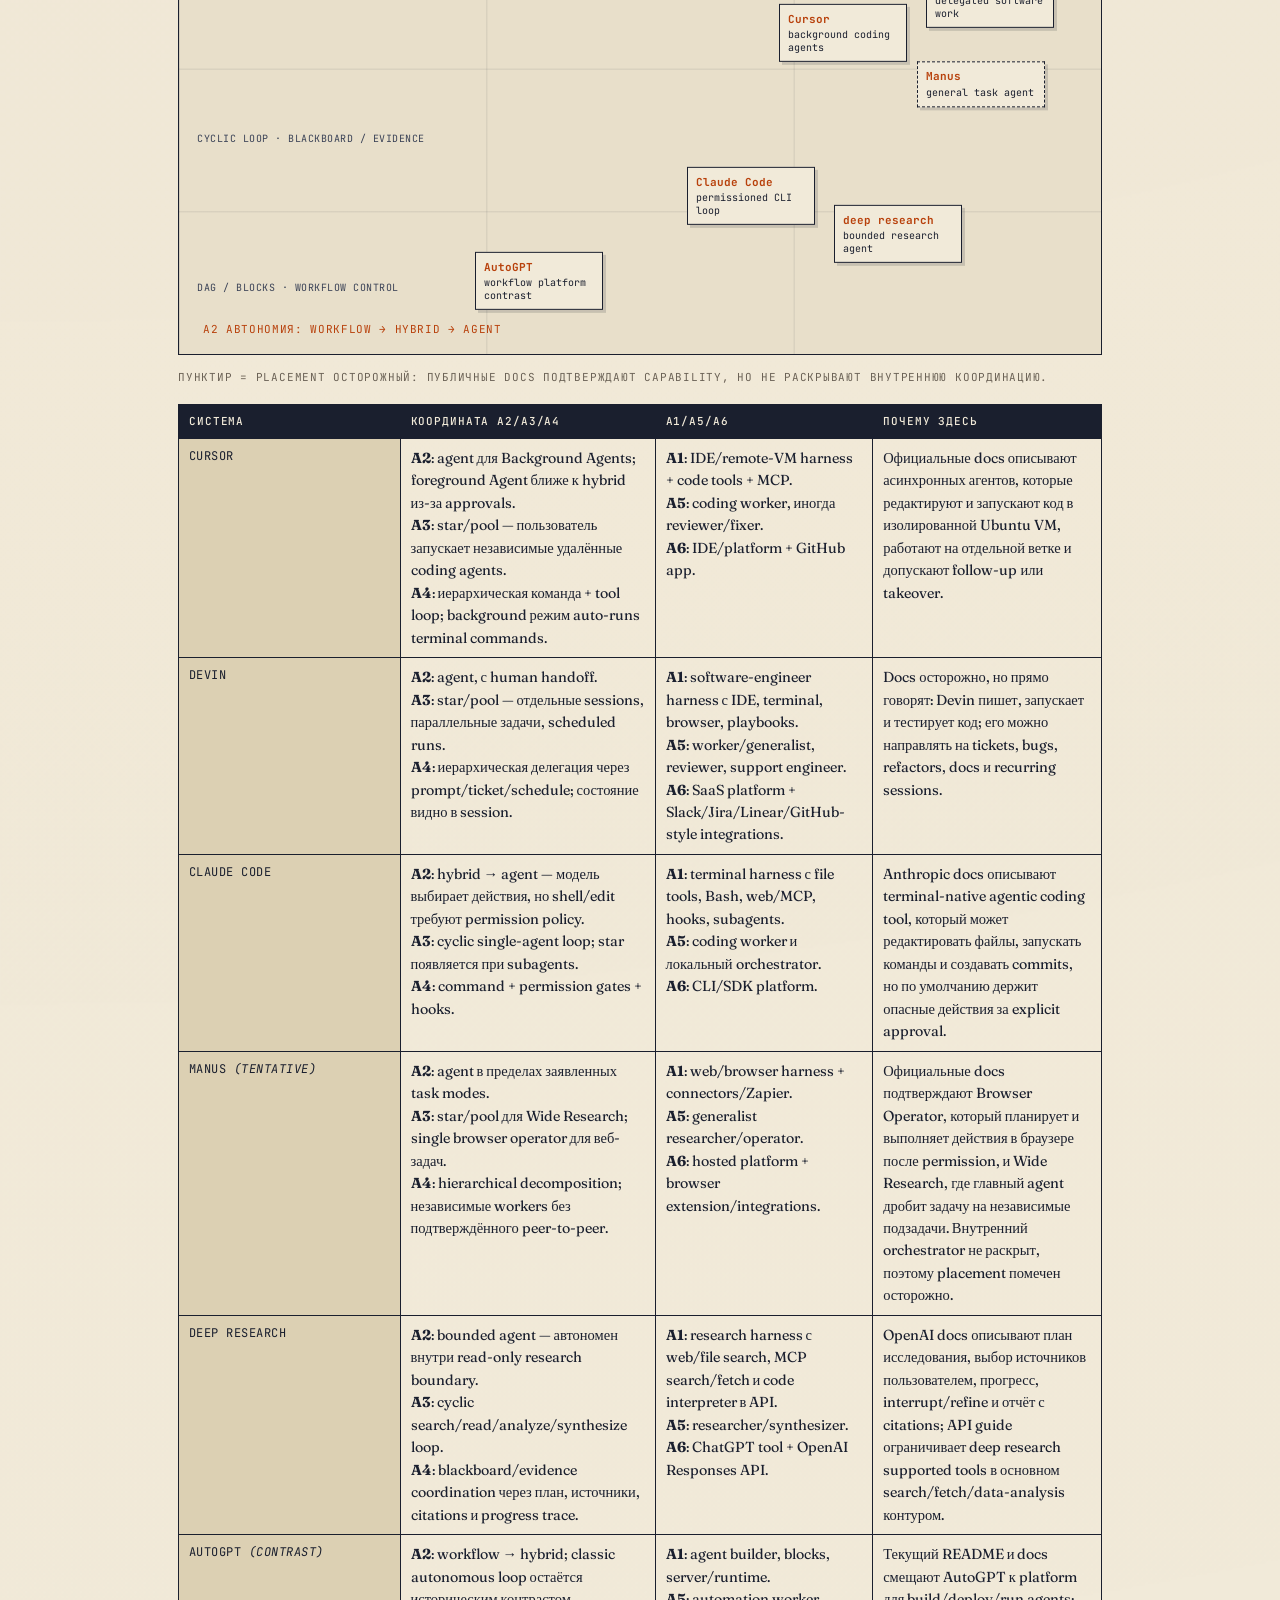
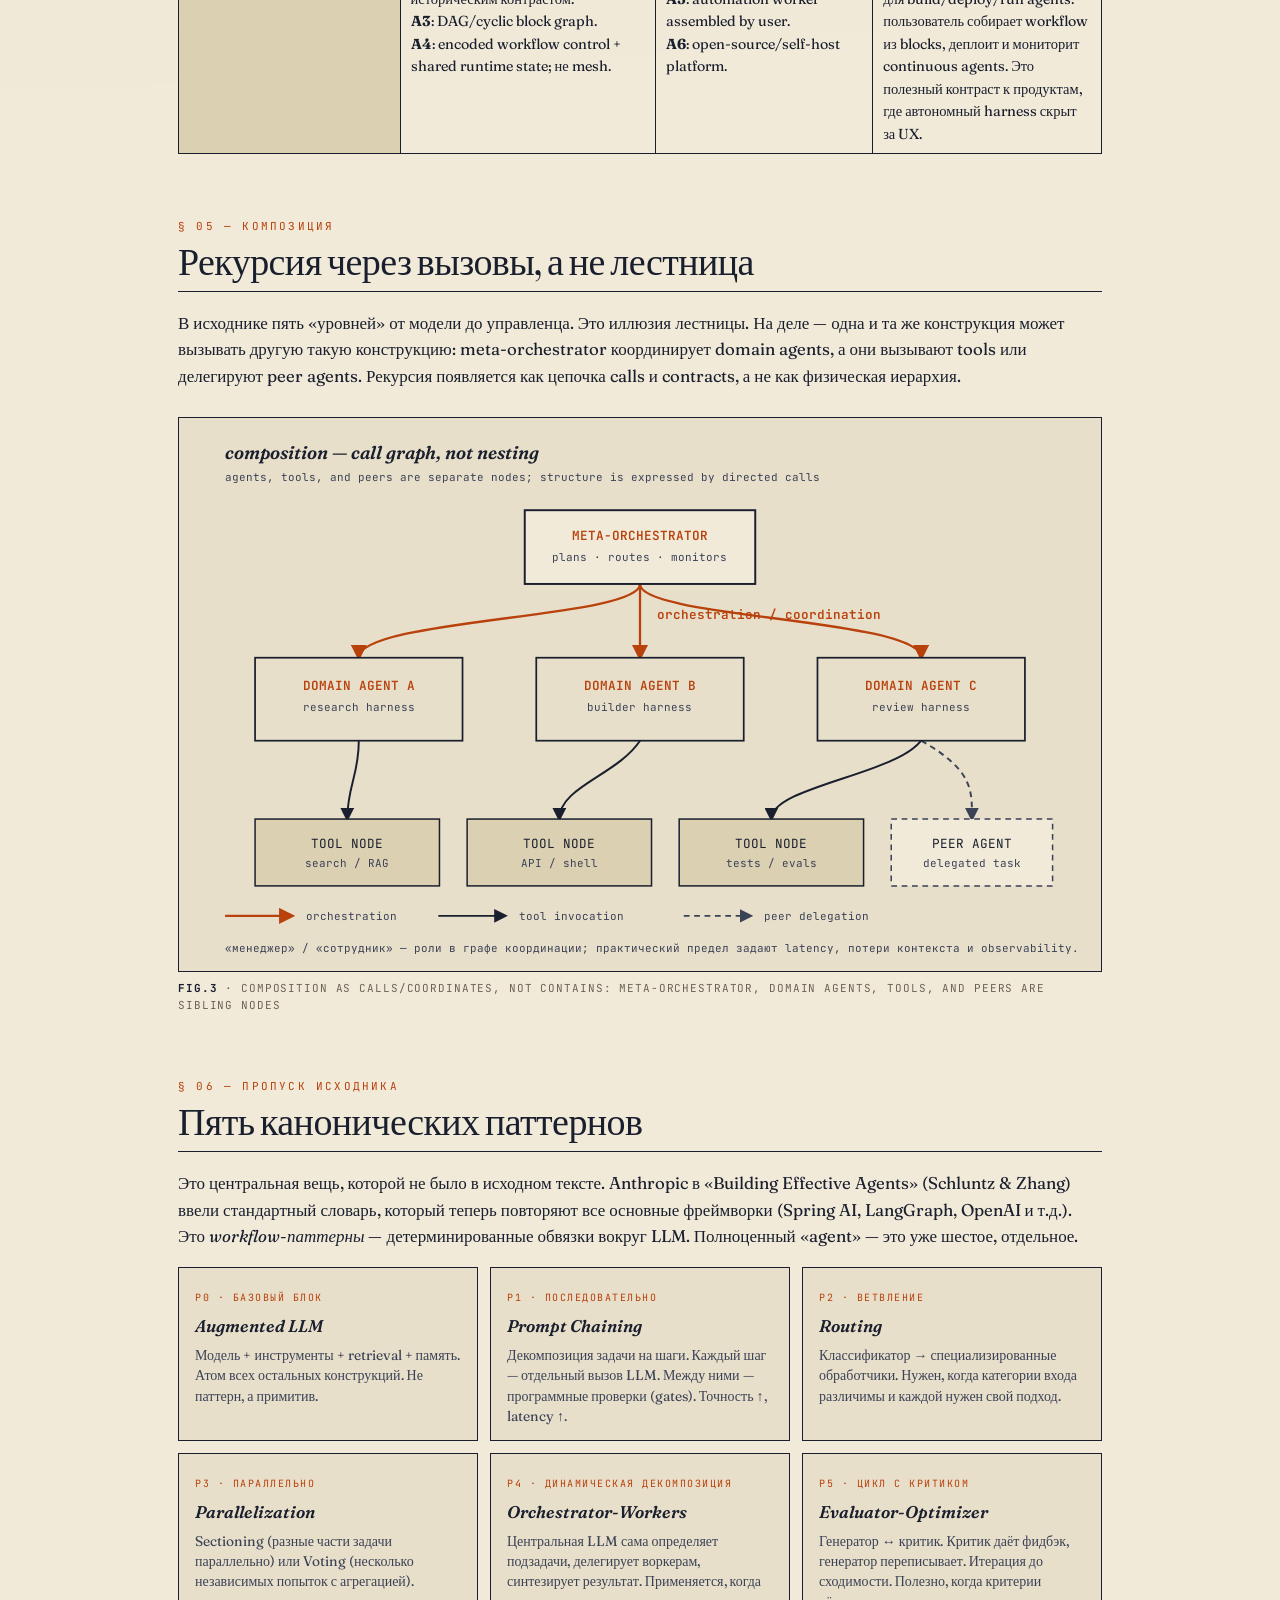
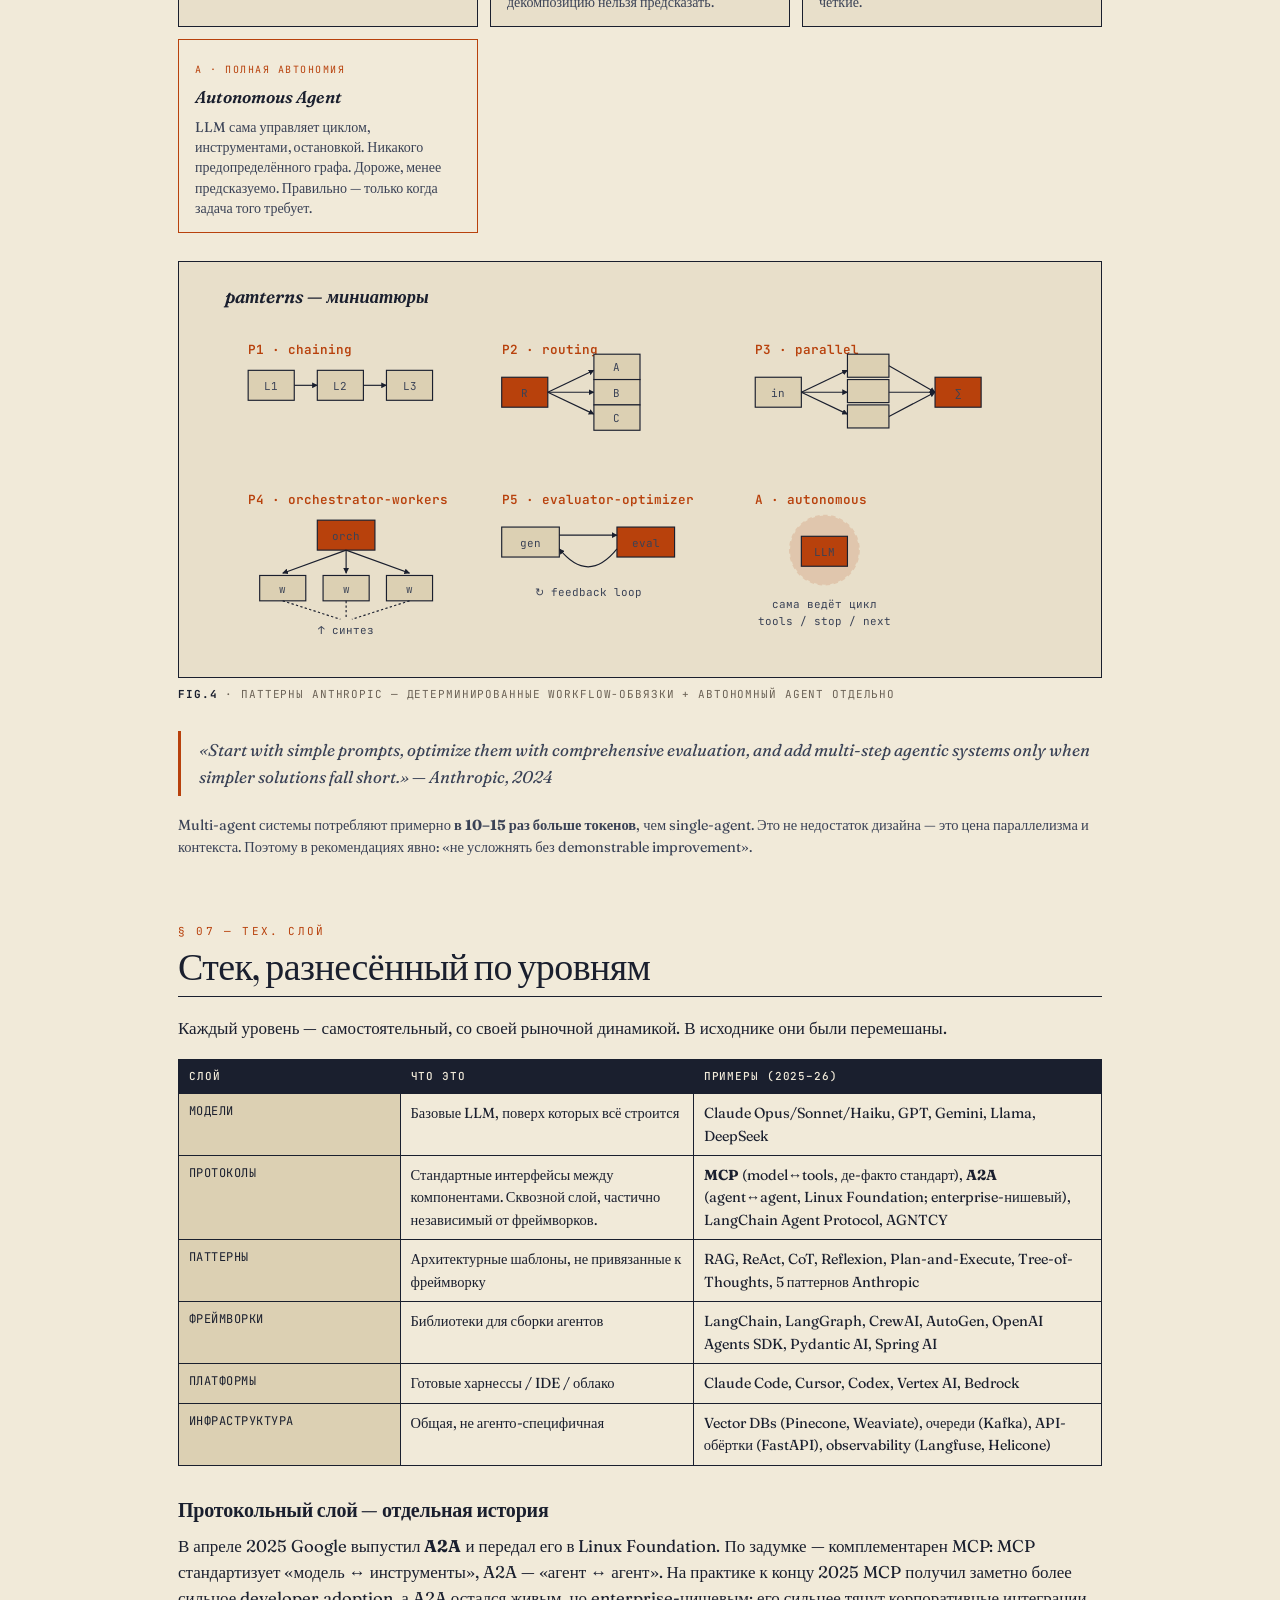
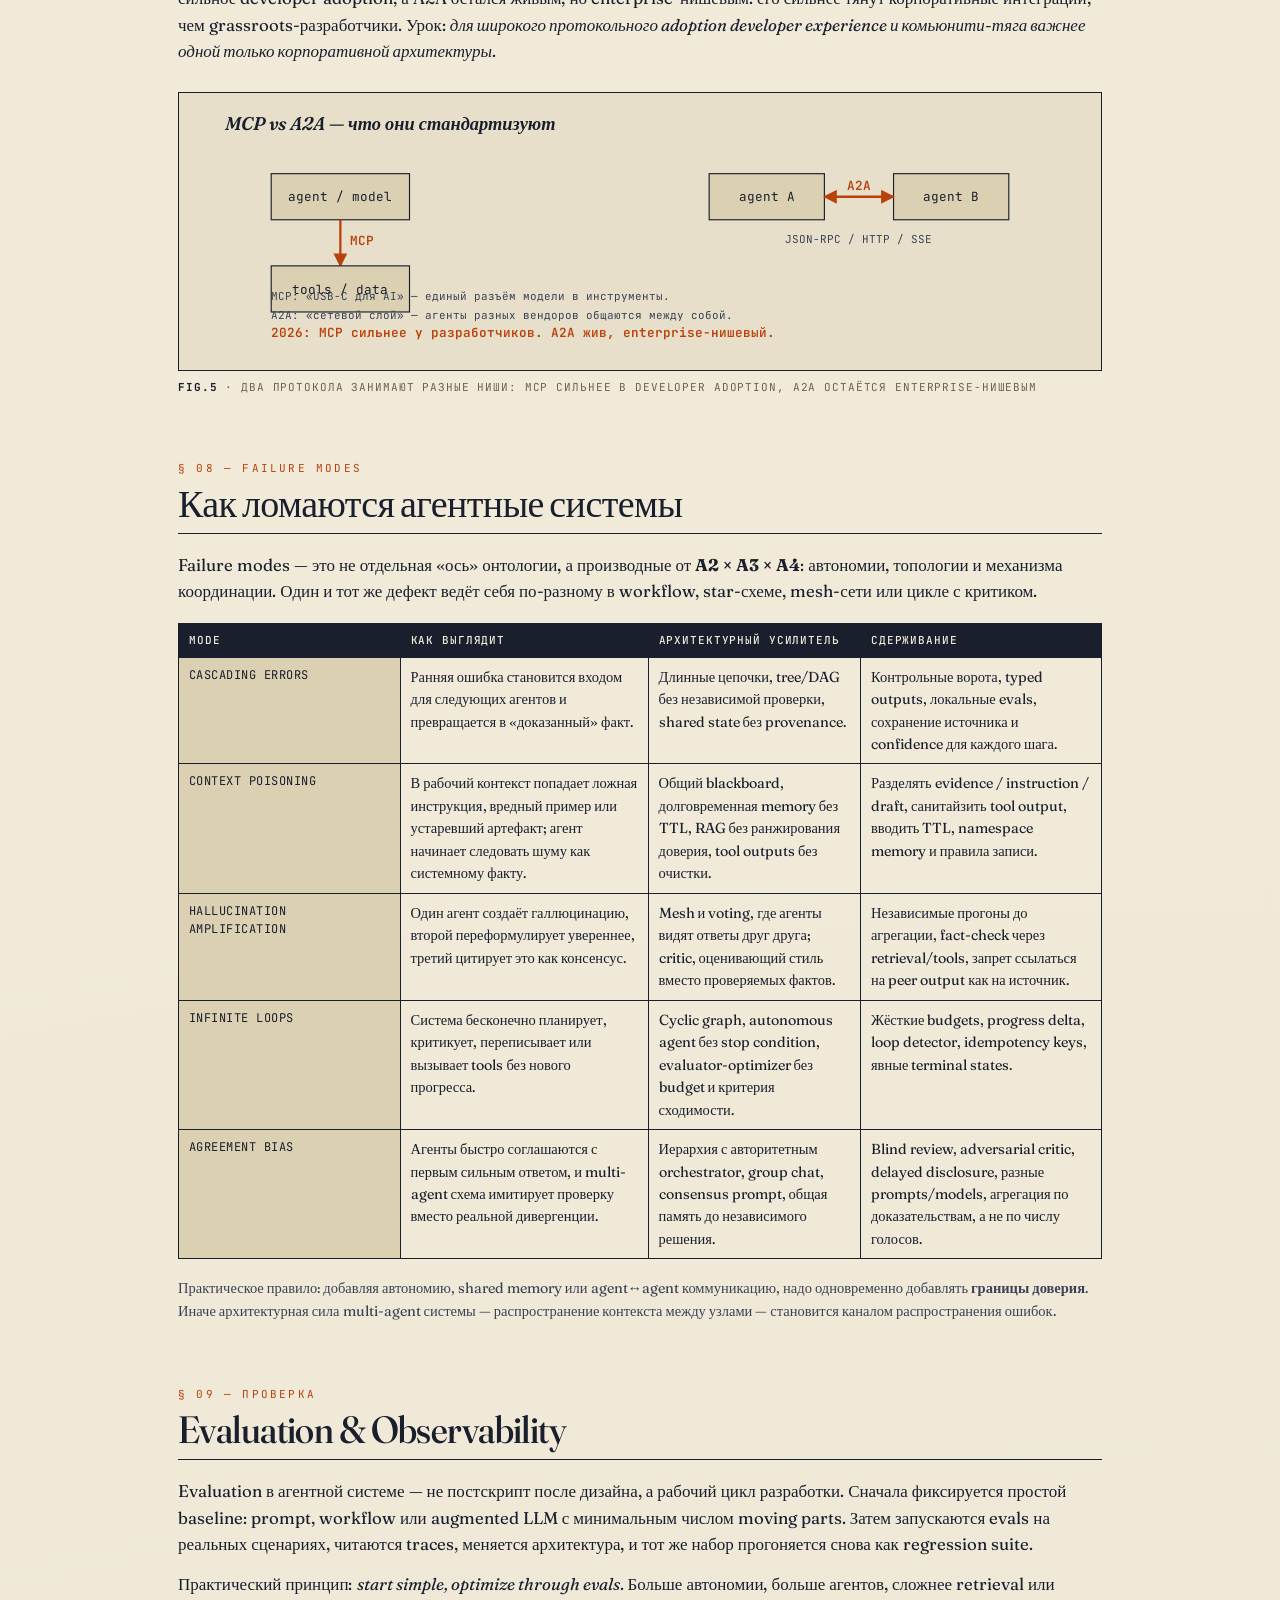
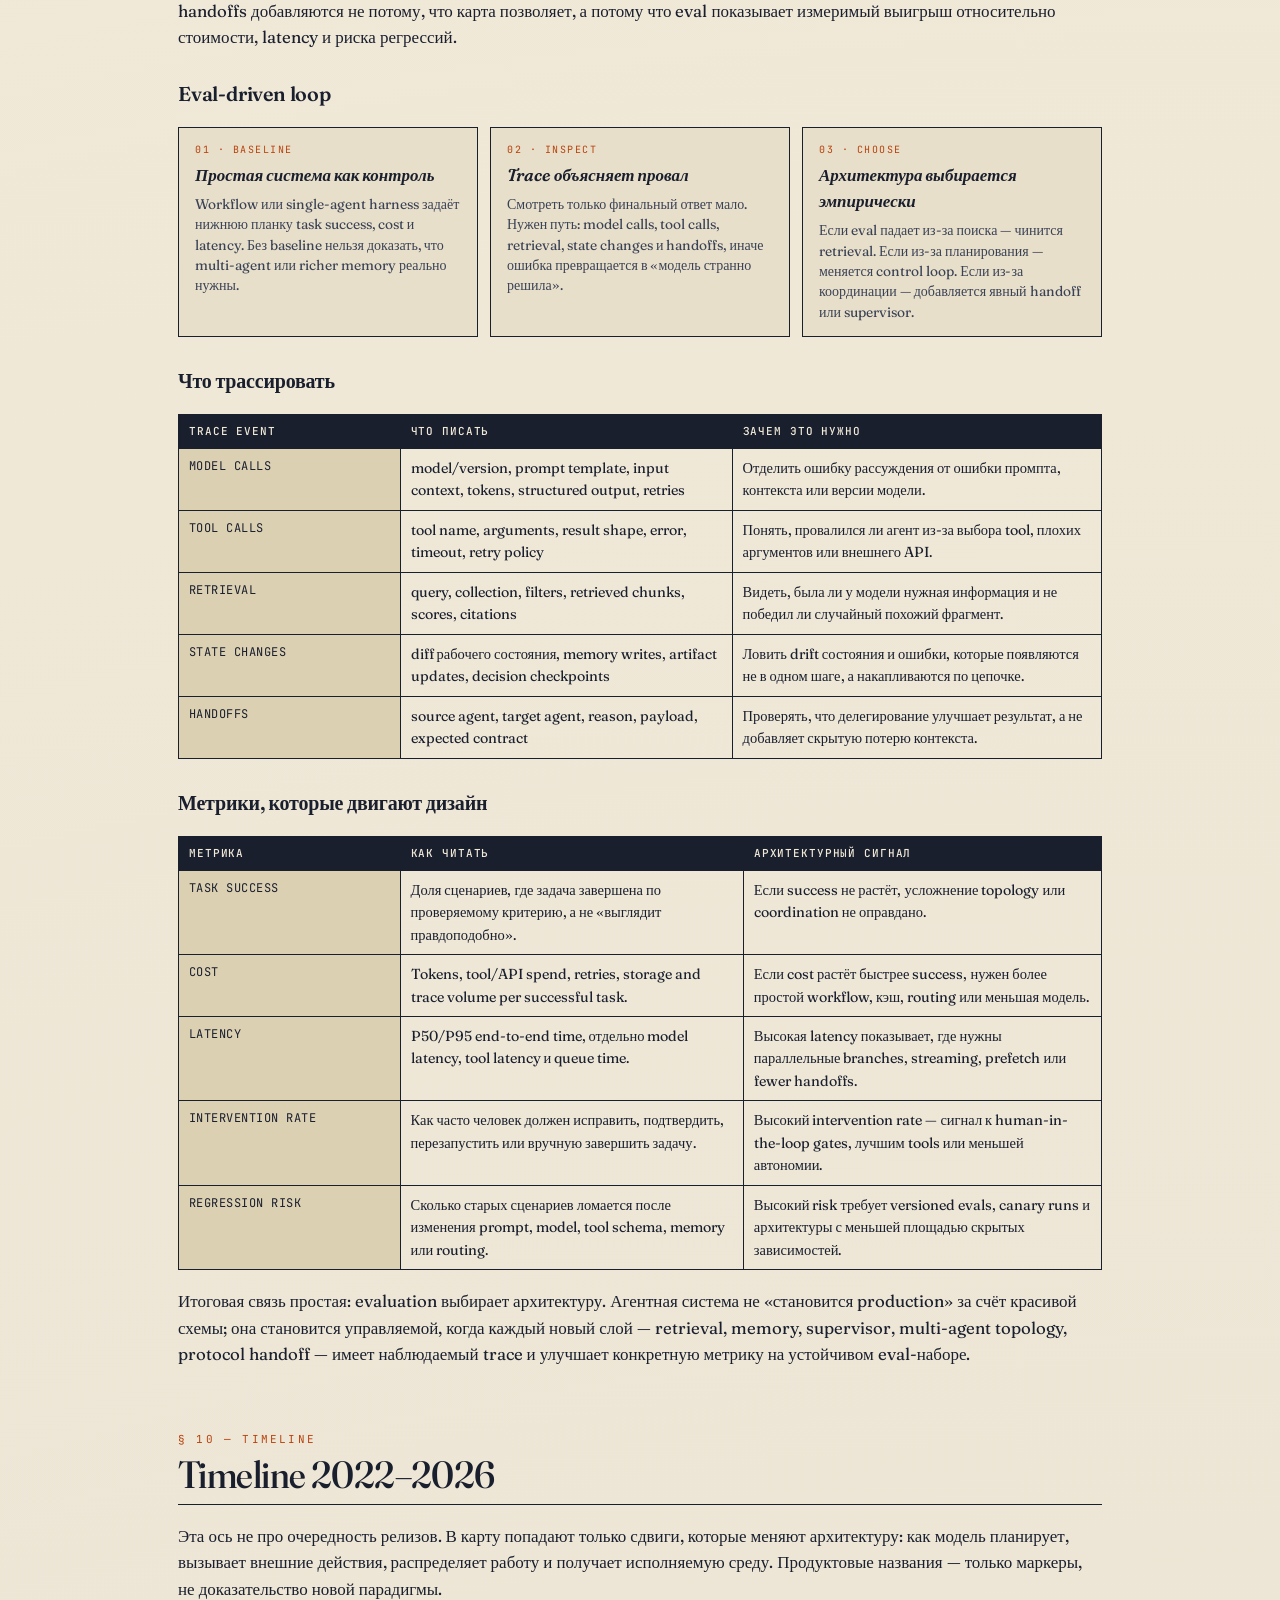
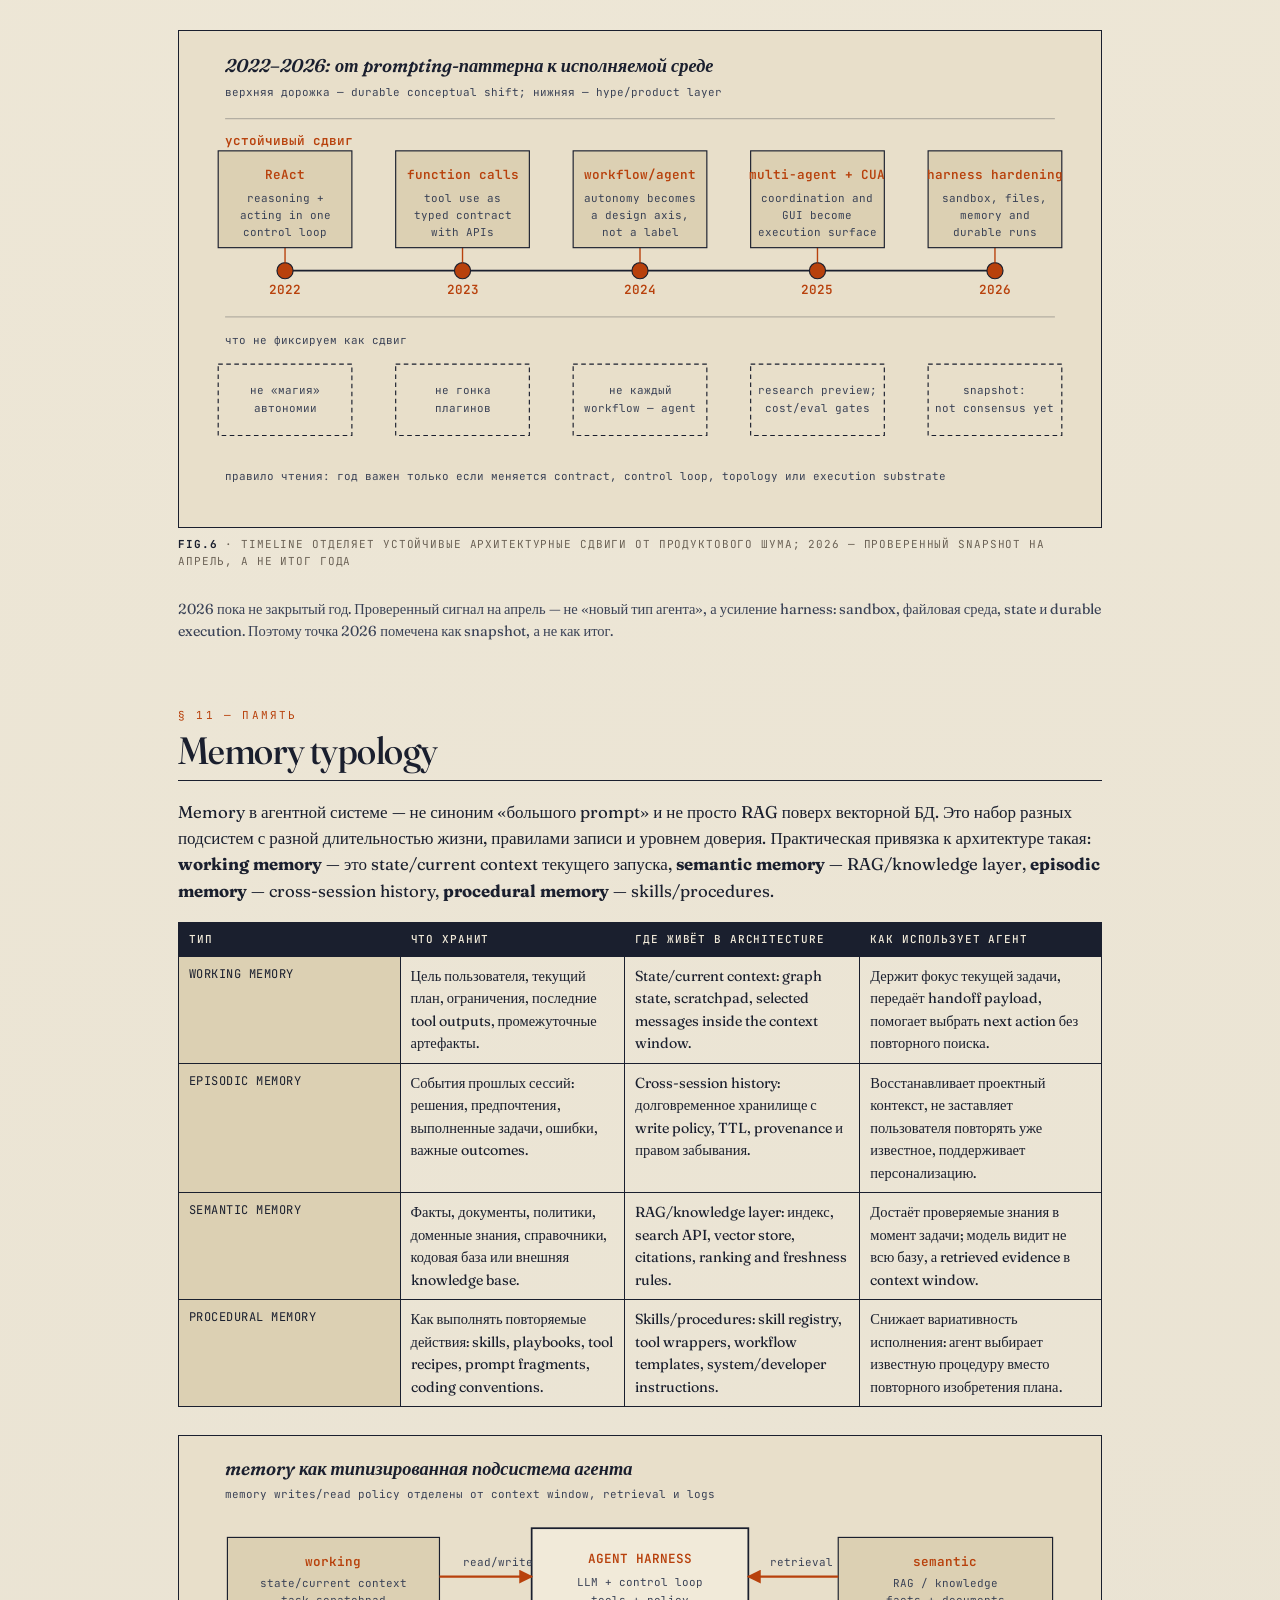
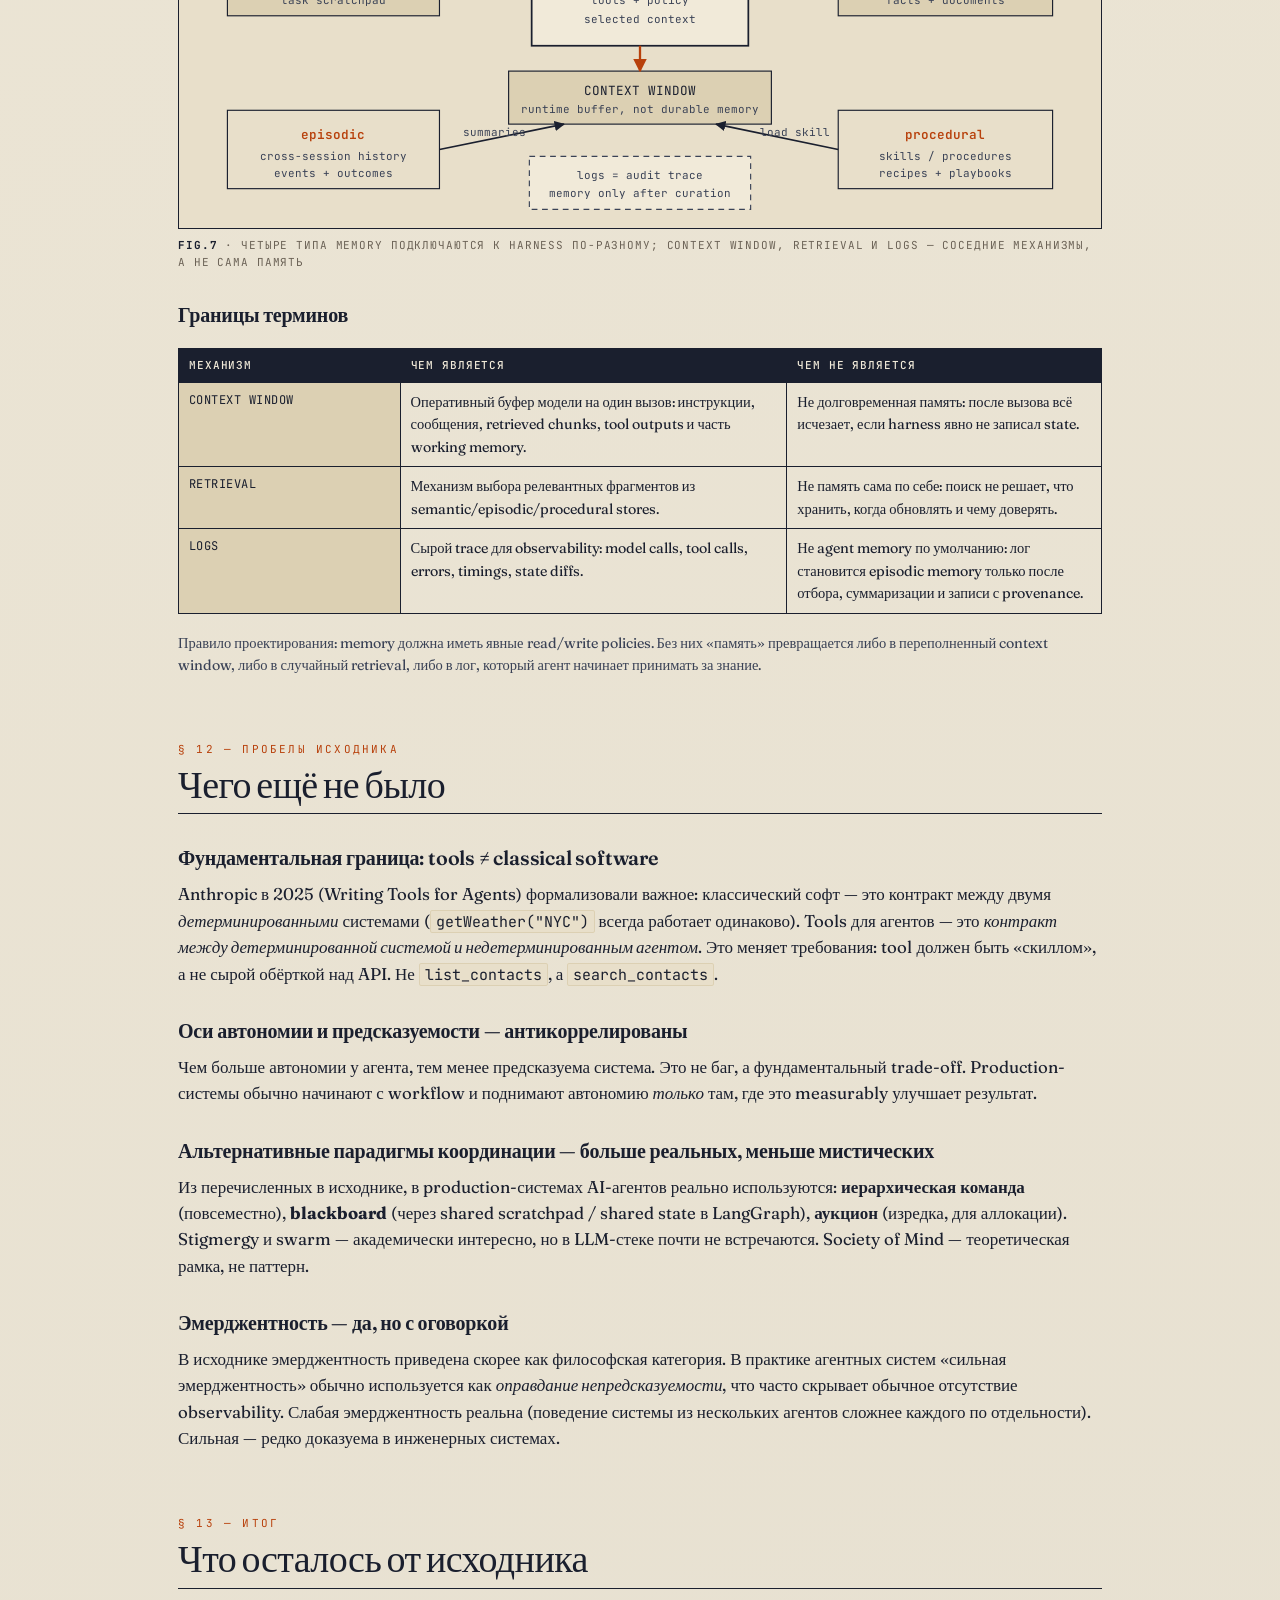
==== commit ef0b1fc1: "Expand memory typology" ====
--- a/agent-ontology.html
+++ b/agent-ontology.html
@@ -1144,9 +1144,104 @@
   <p style="font-size:14.5px;color:var(--ink-2)">2026 пока не закрытый год. Проверенный сигнал на апрель — не «новый тип агента», а усиление harness: sandbox, файловая среда, state и durable execution. Поэтому точка 2026 помечена как snapshot, а не как итог.</p>
 </section>
 
-<!-- ========== SECTION 11: WHAT TO ADD ========== -->
+<!-- ========== SECTION 11: MEMORY TYPOLOGY ========== -->
 <section>
-  <div class="sec-num">§ 11 — пробелы исходника</div>
+  <div class="sec-num">§ 11 — память</div>
+  <h2>Memory typology</h2>
+  <p>Memory в агентной системе — не синоним «большого prompt» и не просто RAG поверх векторной БД. Это набор разных подсистем с разной длительностью жизни, правилами записи и уровнем доверия. Практическая привязка к архитектуре такая: <b>working memory</b> — это state/current context текущего запуска, <b>semantic memory</b> — RAG/knowledge layer, <b>episodic memory</b> — cross-session history, <b>procedural memory</b> — skills/procedures.</p>
+
+  <table class="stack">
+    <thead>
+      <tr><th>Тип</th><th>Что хранит</th><th>Где живёт в architecture</th><th>Как использует агент</th></tr>
+    </thead>
+    <tbody>
+      <tr><td>Working memory</td><td>Цель пользователя, текущий план, ограничения, последние tool outputs, промежуточные артефакты.</td><td>State/current context: graph state, scratchpad, selected messages inside the context window.</td><td>Держит фокус текущей задачи, передаёт handoff payload, помогает выбрать next action без повторного поиска.</td></tr>
+      <tr><td>Episodic memory</td><td>События прошлых сессий: решения, предпочтения, выполненные задачи, ошибки, важные outcomes.</td><td>Cross-session history: долговременное хранилище с write policy, TTL, provenance и правом забывания.</td><td>Восстанавливает проектный контекст, не заставляет пользователя повторять уже известное, поддерживает персонализацию.</td></tr>
+      <tr><td>Semantic memory</td><td>Факты, документы, политики, доменные знания, справочники, кодовая база или внешняя knowledge base.</td><td>RAG/knowledge layer: индекс, search API, vector store, citations, ranking and freshness rules.</td><td>Достаёт проверяемые знания в момент задачи; модель видит не всю базу, а retrieved evidence в context window.</td></tr>
+      <tr><td>Procedural memory</td><td>Как выполнять повторяемые действия: skills, playbooks, tool recipes, prompt fragments, coding conventions.</td><td>Skills/procedures: skill registry, tool wrappers, workflow templates, system/developer instructions.</td><td>Снижает вариативность исполнения: агент выбирает известную процедуру вместо повторного изобретения плана.</td></tr>
+    </tbody>
+  </table>
+
+  <figure>
+  <svg viewBox="0 0 800 340" xmlns="http://www.w3.org/2000/svg">
+    <text x="40" y="34" class="ttl">memory как типизированная подсистема агента</text>
+    <text x="40" y="54" class="lbl-sm">memory writes/read policy отделены от context window, retrieval и logs</text>
+
+    <rect x="306" y="80" width="188" height="102" fill="#f1ead9" stroke="#1a1f2e" stroke-width="1.5"/>
+    <text x="400" y="110" class="lbl-acc" text-anchor="middle">AGENT HARNESS</text>
+    <text x="400" y="130" class="lbl-sm" text-anchor="middle">LLM + control loop</text>
+    <text x="400" y="146" class="lbl-sm" text-anchor="middle">tools + policy</text>
+    <text x="400" y="162" class="lbl-sm" text-anchor="middle">selected context</text>
+
+    <rect x="286" y="204" width="228" height="46" fill="#dcd0b3" stroke="#1a1f2e"/>
+    <text x="400" y="225" class="lbl" text-anchor="middle">CONTEXT WINDOW</text>
+    <text x="400" y="240" class="lbl-sm" text-anchor="middle">runtime buffer, not durable memory</text>
+
+    <rect x="42" y="88" width="184" height="68" fill="#dcd0b3" stroke="#1a1f2e"/>
+    <text x="134" y="113" class="lbl-acc" text-anchor="middle">working</text>
+    <text x="134" y="131" class="lbl-sm" text-anchor="middle">state/current context</text>
+    <text x="134" y="146" class="lbl-sm" text-anchor="middle">task scratchpad</text>
+
+    <rect x="572" y="88" width="186" height="68" fill="#dcd0b3" stroke="#1a1f2e"/>
+    <text x="665" y="113" class="lbl-acc" text-anchor="middle">semantic</text>
+    <text x="665" y="131" class="lbl-sm" text-anchor="middle">RAG / knowledge</text>
+    <text x="665" y="146" class="lbl-sm" text-anchor="middle">facts + documents</text>
+
+    <rect x="42" y="238" width="184" height="68" fill="#e8dfca" stroke="#1a1f2e"/>
+    <text x="134" y="263" class="lbl-acc" text-anchor="middle">episodic</text>
+    <text x="134" y="281" class="lbl-sm" text-anchor="middle">cross-session history</text>
+    <text x="134" y="296" class="lbl-sm" text-anchor="middle">events + outcomes</text>
+
+    <rect x="572" y="238" width="186" height="68" fill="#e8dfca" stroke="#1a1f2e"/>
+    <text x="665" y="263" class="lbl-acc" text-anchor="middle">procedural</text>
+    <text x="665" y="281" class="lbl-sm" text-anchor="middle">skills / procedures</text>
+    <text x="665" y="296" class="lbl-sm" text-anchor="middle">recipes + playbooks</text>
+
+    <rect x="304" y="278" width="192" height="46" fill="#f1ead9" stroke="#3a4256" stroke-dasharray="5 4"/>
+    <text x="400" y="298" class="lbl-sm" text-anchor="middle">logs = audit trace</text>
+    <text x="400" y="313" class="lbl-sm" text-anchor="middle">memory only after curation</text>
+
+    <line x1="226" y1="122" x2="306" y2="122" stroke="#b8410c" stroke-width="2" marker-end="url(#mem-arrow)"/>
+    <line x1="572" y1="122" x2="494" y2="122" stroke="#b8410c" stroke-width="2" marker-end="url(#mem-arrow)"/>
+    <line x1="226" y1="272" x2="334" y2="250" stroke="#1a1f2e" stroke-width="1.5" marker-end="url(#mem-arrow-dark)"/>
+    <line x1="572" y1="272" x2="466" y2="250" stroke="#1a1f2e" stroke-width="1.5" marker-end="url(#mem-arrow-dark)"/>
+    <line x1="400" y1="182" x2="400" y2="204" stroke="#b8410c" stroke-width="2" marker-end="url(#mem-arrow)"/>
+
+    <text x="246" y="113" class="lbl-sm">read/write</text>
+    <text x="513" y="113" class="lbl-sm">retrieval</text>
+    <text x="246" y="260" class="lbl-sm">summaries</text>
+    <text x="504" y="260" class="lbl-sm">load skill</text>
+
+    <defs>
+      <marker id="mem-arrow" viewBox="0 0 10 10" refX="9" refY="5" markerWidth="6" markerHeight="6" orient="auto">
+        <path d="M 0 0 L 10 5 L 0 10 z" fill="#b8410c"/>
+      </marker>
+      <marker id="mem-arrow-dark" viewBox="0 0 10 10" refX="9" refY="5" markerWidth="6" markerHeight="6" orient="auto">
+        <path d="M 0 0 L 10 5 L 0 10 z" fill="#1a1f2e"/>
+      </marker>
+    </defs>
+  </svg>
+  <figcaption><b>fig.7</b> · четыре типа memory подключаются к harness по-разному; context window, retrieval и logs — соседние механизмы, а не сама память</figcaption>
+  </figure>
+
+  <h3>Границы терминов</h3>
+  <table class="stack">
+    <thead>
+      <tr><th>Механизм</th><th>Чем является</th><th>Чем не является</th></tr>
+    </thead>
+    <tbody>
+      <tr><td>Context window</td><td>Оперативный буфер модели на один вызов: инструкции, сообщения, retrieved chunks, tool outputs и часть working memory.</td><td>Не долговременная память: после вызова всё исчезает, если harness явно не записал state.</td></tr>
+      <tr><td>Retrieval</td><td>Механизм выбора релевантных фрагментов из semantic/episodic/procedural stores.</td><td>Не память сама по себе: поиск не решает, что хранить, когда обновлять и чему доверять.</td></tr>
+      <tr><td>Logs</td><td>Сырой trace для observability: model calls, tool calls, errors, timings, state diffs.</td><td>Не agent memory по умолчанию: лог становится episodic memory только после отбора, суммаризации и записи с provenance.</td></tr>
+    </tbody>
+  </table>
+
+  <p style="font-size:14.5px;color:var(--ink-2)">Правило проектирования: memory должна иметь явные read/write policies. Без них «память» превращается либо в переполненный context window, либо в случайный retrieval, либо в лог, который агент начинает принимать за знание.</p>
+</section>
+
+<!-- ========== SECTION 12: WHAT TO ADD ========== -->
+<section>
+  <div class="sec-num">§ 12 — пробелы исходника</div>
   <h2>Чего ещё не было</h2>
 
   <h3>Фундаментальная граница: tools ≠ classical software</h3>
@@ -1154,9 +1249,6 @@
 
   <h3>Оси автономии и предсказуемости — антикоррелированы</h3>
   <p>Чем больше автономии у агента, тем менее предсказуема система. Это не баг, а фундаментальный trade-off. Production-системы обычно начинают с workflow и поднимают автономию <em>только</em> там, где это measurably улучшает результат.</p>
-
-  <h3>Memory — отдельная подсистема</h3>
-  <p>В исходнике память упомянута как «RAG → векторные БД». Реально память расщепляется на: <em>working memory</em> (контекст текущего диалога), <em>episodic</em> (что было в прошлых сессиях), <em>semantic</em> (общие знания / RAG), <em>procedural</em> (как делать вещи / скиллы). Это четыре разных хранилища с разной семантикой.</p>
 
   <h3>Альтернативные парадигмы координации — больше реальных, меньше мистических</h3>
   <p>Из перечисленных в исходнике, в production-системах AI-агентов реально используются: <b>иерархическая команда</b> (повсеместно), <b>blackboard</b> (через shared scratchpad / shared state в LangGraph), <b>аукцион</b> (изредка, для аллокации). Stigmergy и swarm — академически интересно, но в LLM-стеке почти не встречаются. Society of Mind — теоретическая рамка, не паттерн.</p>
@@ -1165,9 +1257,9 @@
   <p>В исходнике эмерджентность приведена скорее как философская категория. В практике агентных систем «сильная эмерджентность» обычно используется как <em>оправдание непредсказуемости</em>, что часто скрывает обычное отсутствие observability. Слабая эмерджентность реальна (поведение системы из нескольких агентов сложнее каждого по отдельности). Сильная — редко доказуема в инженерных системах.</p>
 </section>
 
-<!-- ========== SECTION 12: SUMMARY ========== -->
+<!-- ========== SECTION 13: SUMMARY ========== -->
 <section>
-  <div class="sec-num">§ 12 — итог</div>
+  <div class="sec-num">§ 13 — итог</div>
   <h2>Что осталось от исходника</h2>
   <p>Исходный документ остаётся хорошим первым проходом. Основное, что его ослабляло:</p>
   <ol style="padding-left:18px;line-height:1.7;font-size:15.5px">
@@ -1180,6 +1272,7 @@
     <li>evaluation и observability были послесловием — теперь это рабочий цикл выбора архитектуры;</li>
     <li>карта была стерильной по рискам — добавлена taxonomy failure modes;</li>
     <li>абстрактная карта не показывала реальные продукты — добавлены Cursor, Devin, Claude Code, Manus, deep research и AutoGPT;</li>
+    <li>memory была сведена к RAG — теперь разделена на working, episodic, semantic и procedural;</li>
     <li>историческая плоскость отсутствовала — добавлена timeline 2022–2026 с осторожным snapshot для 2026.</li>
   </ol>
 
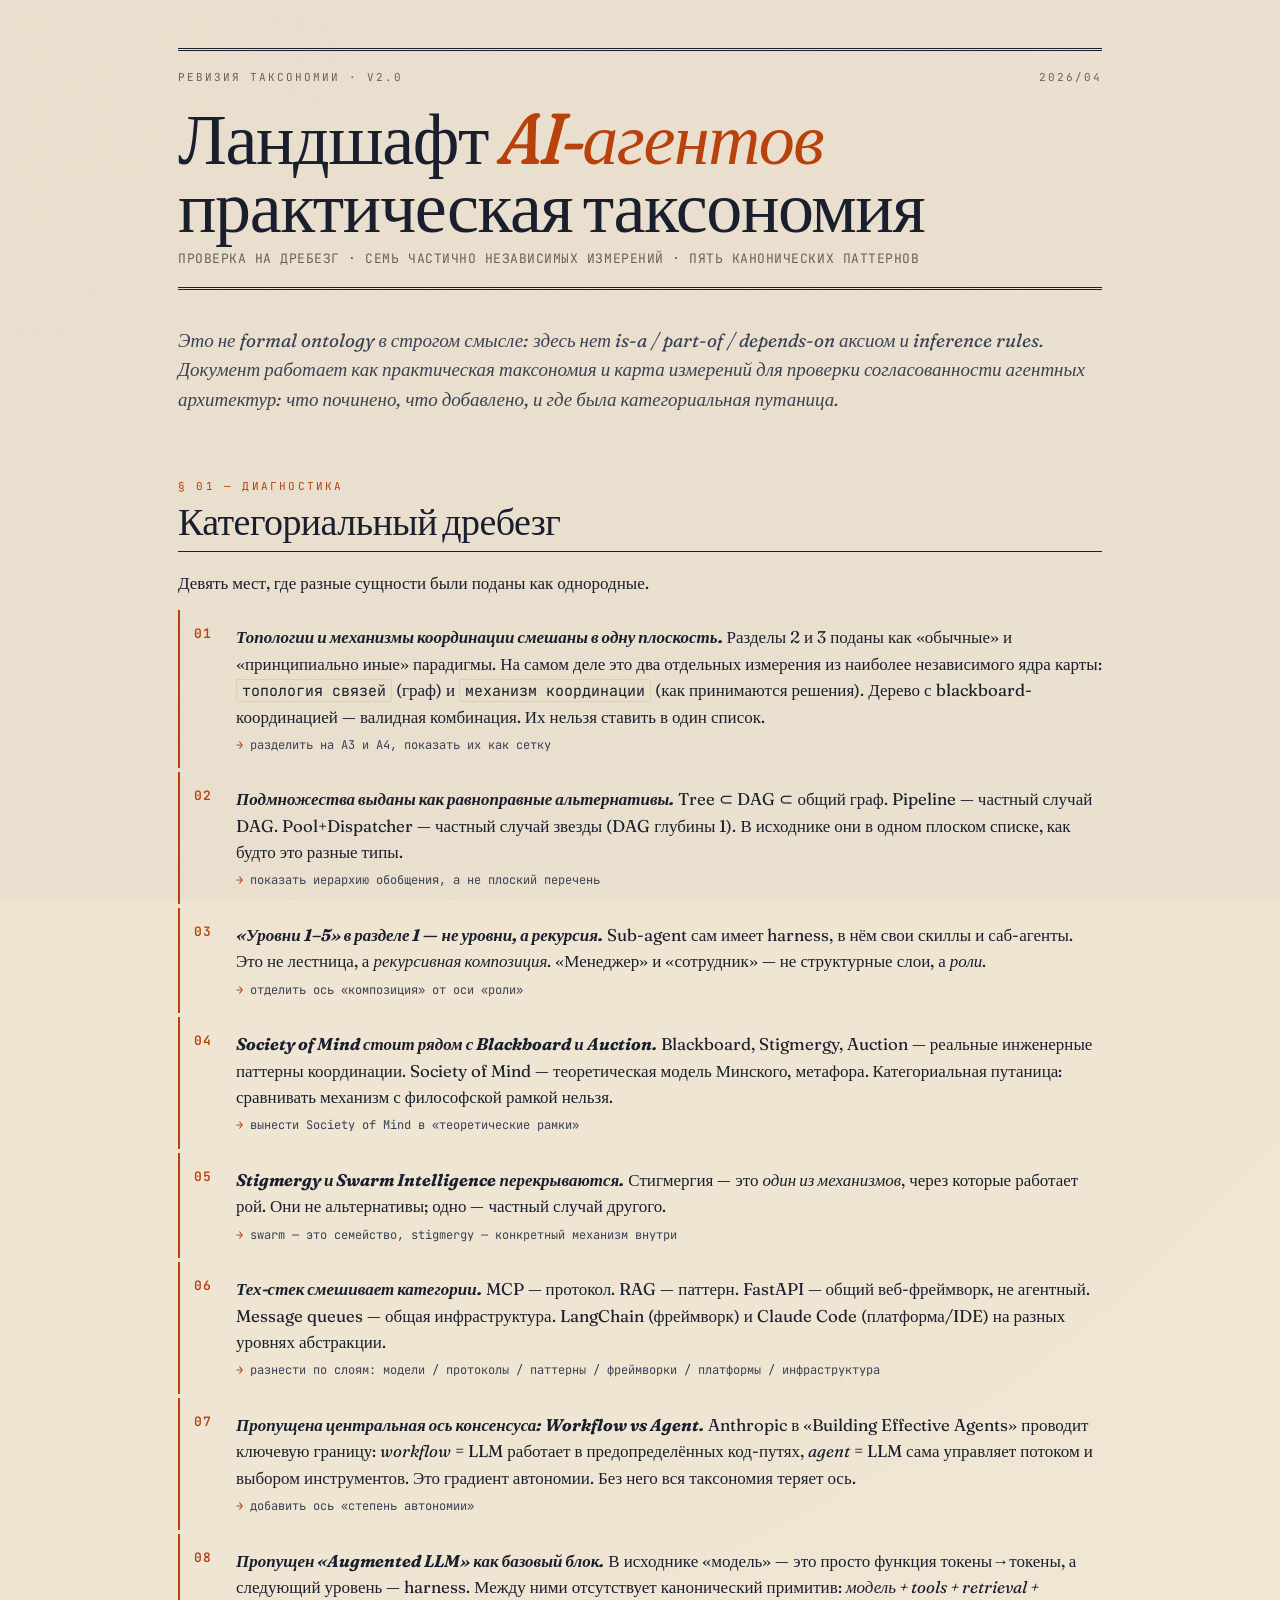
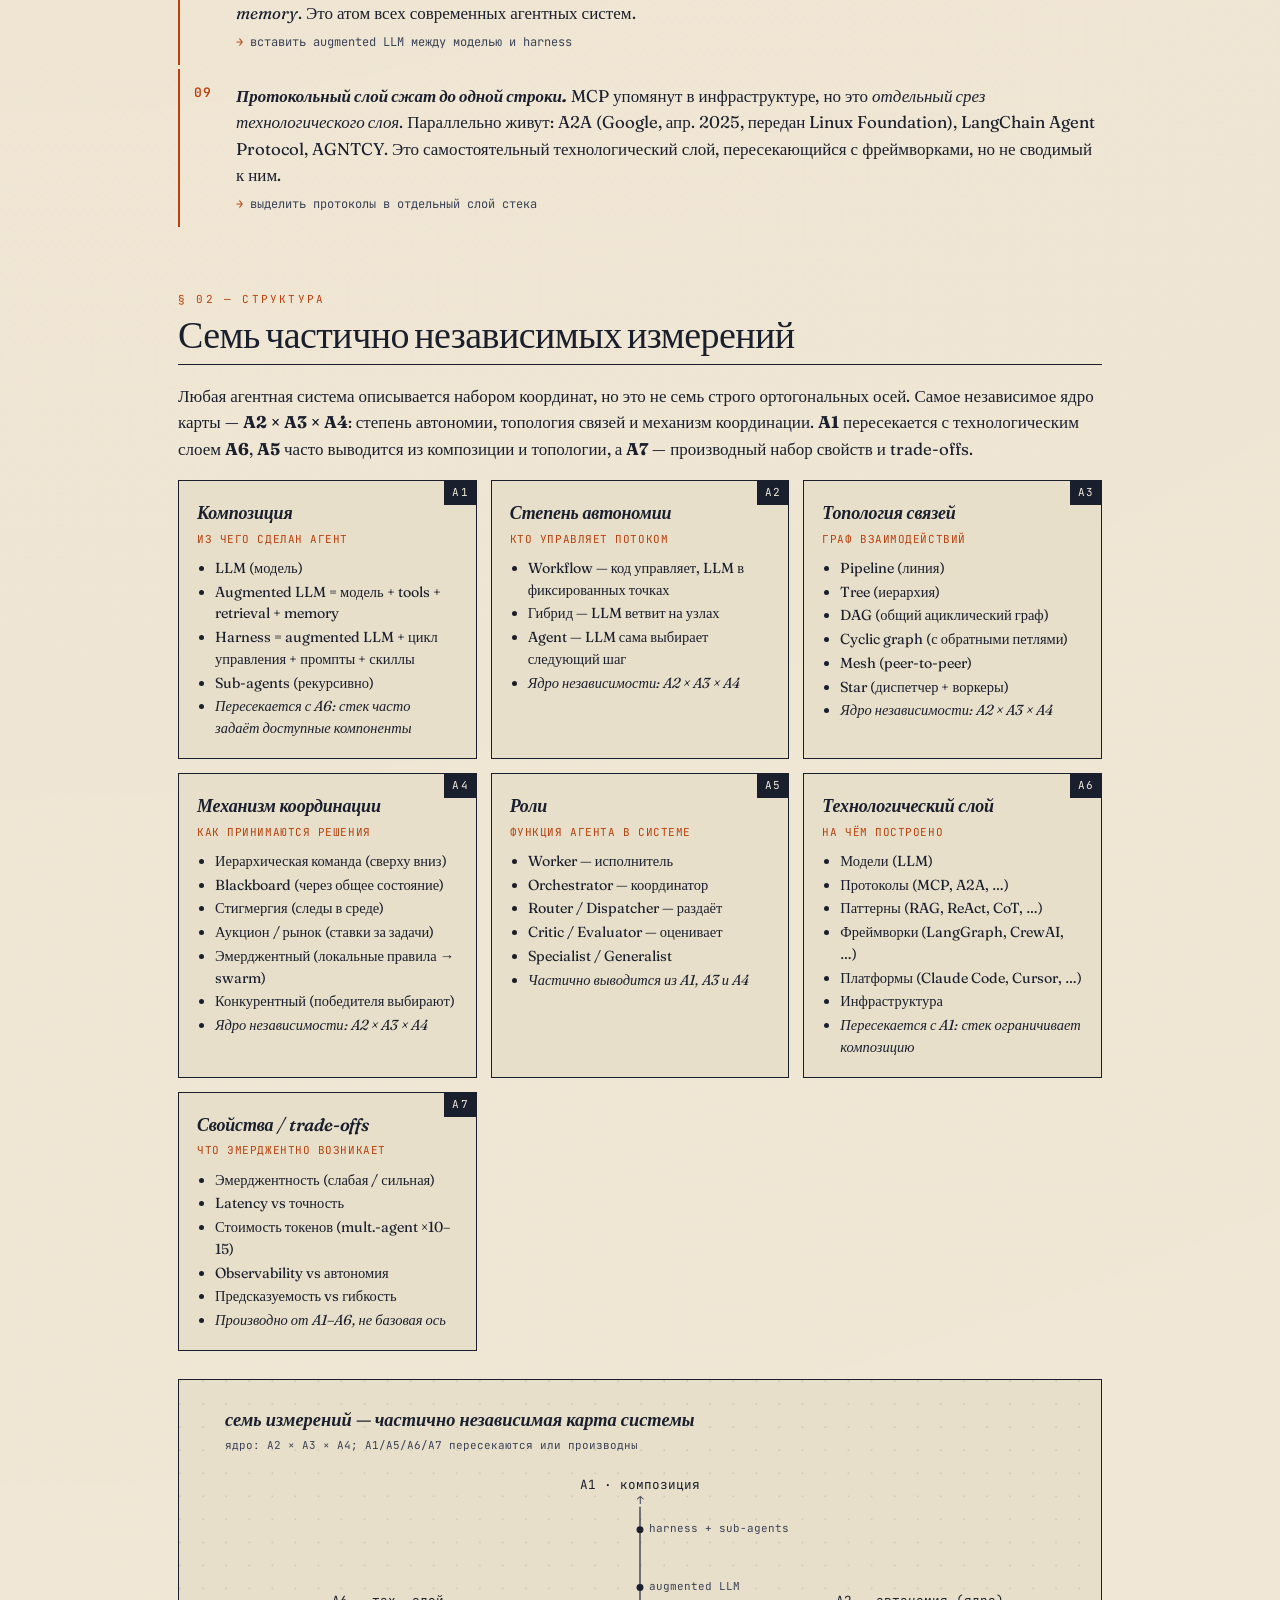
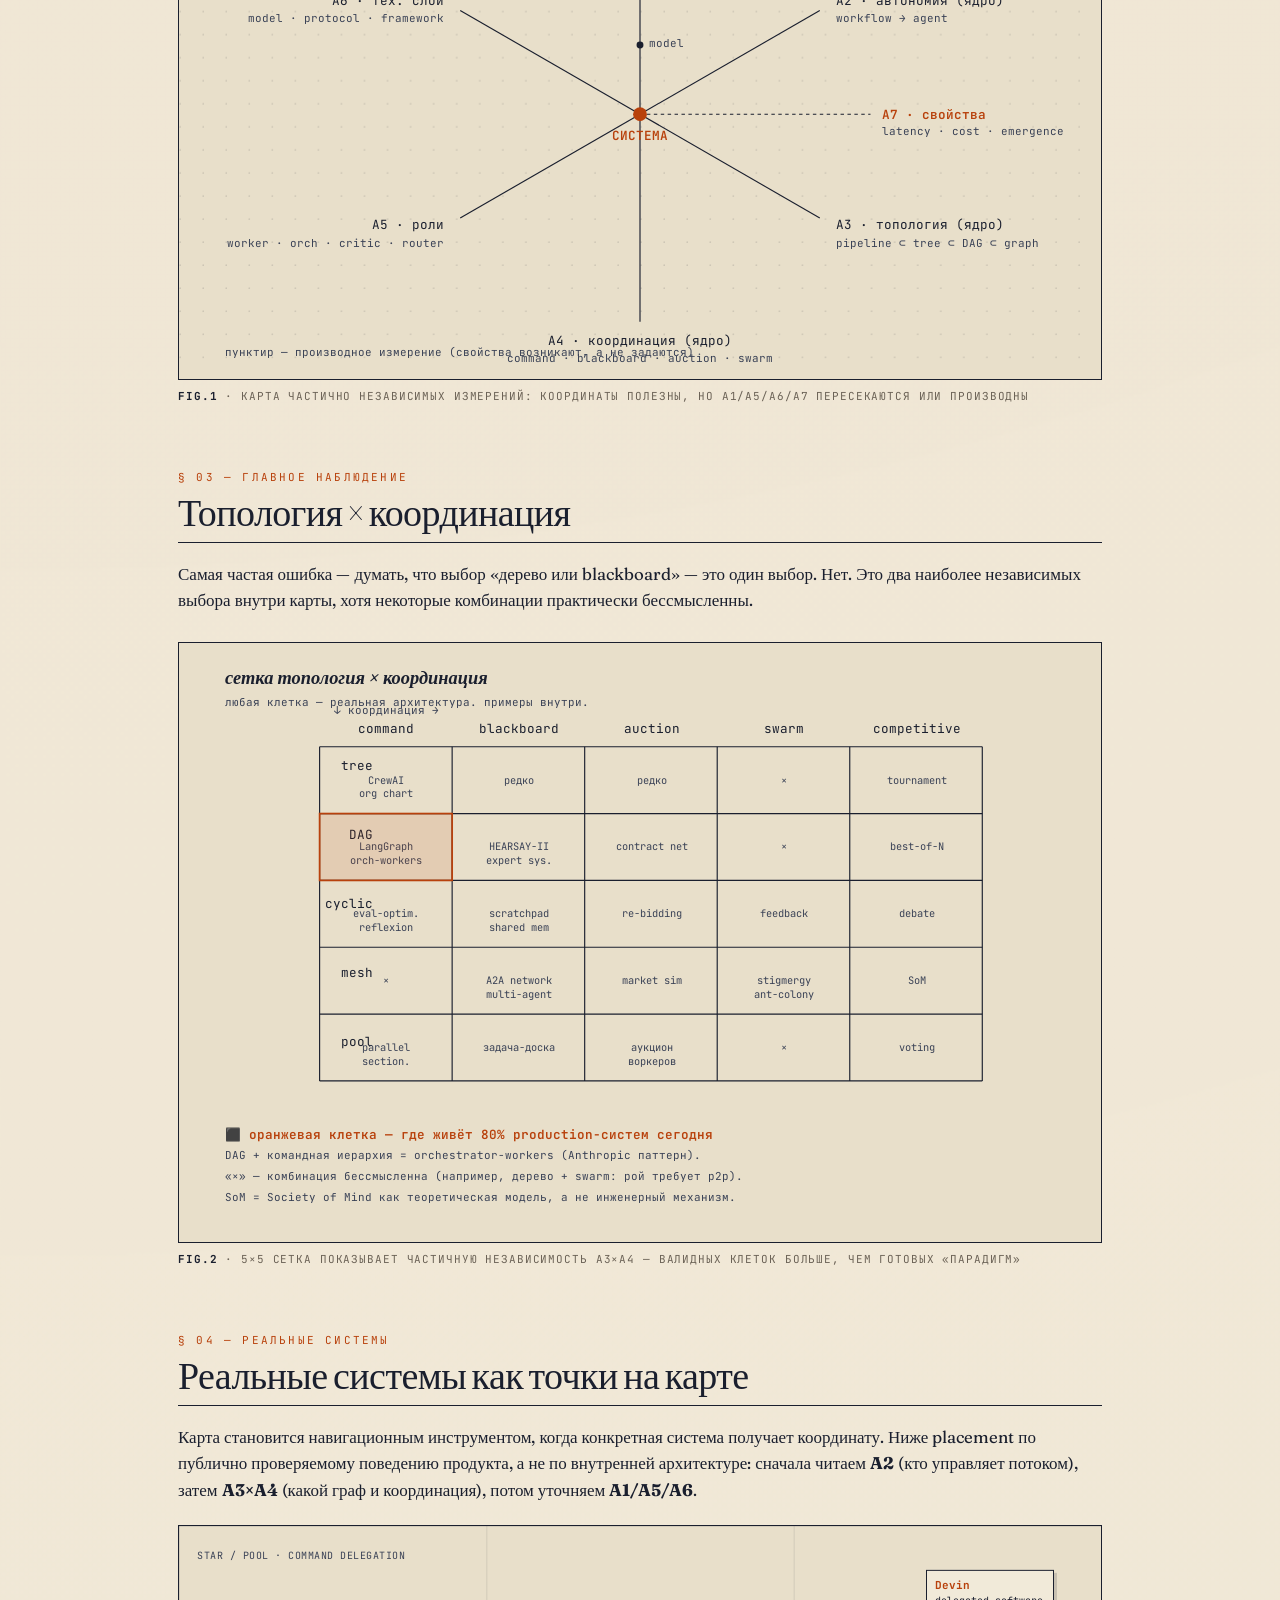
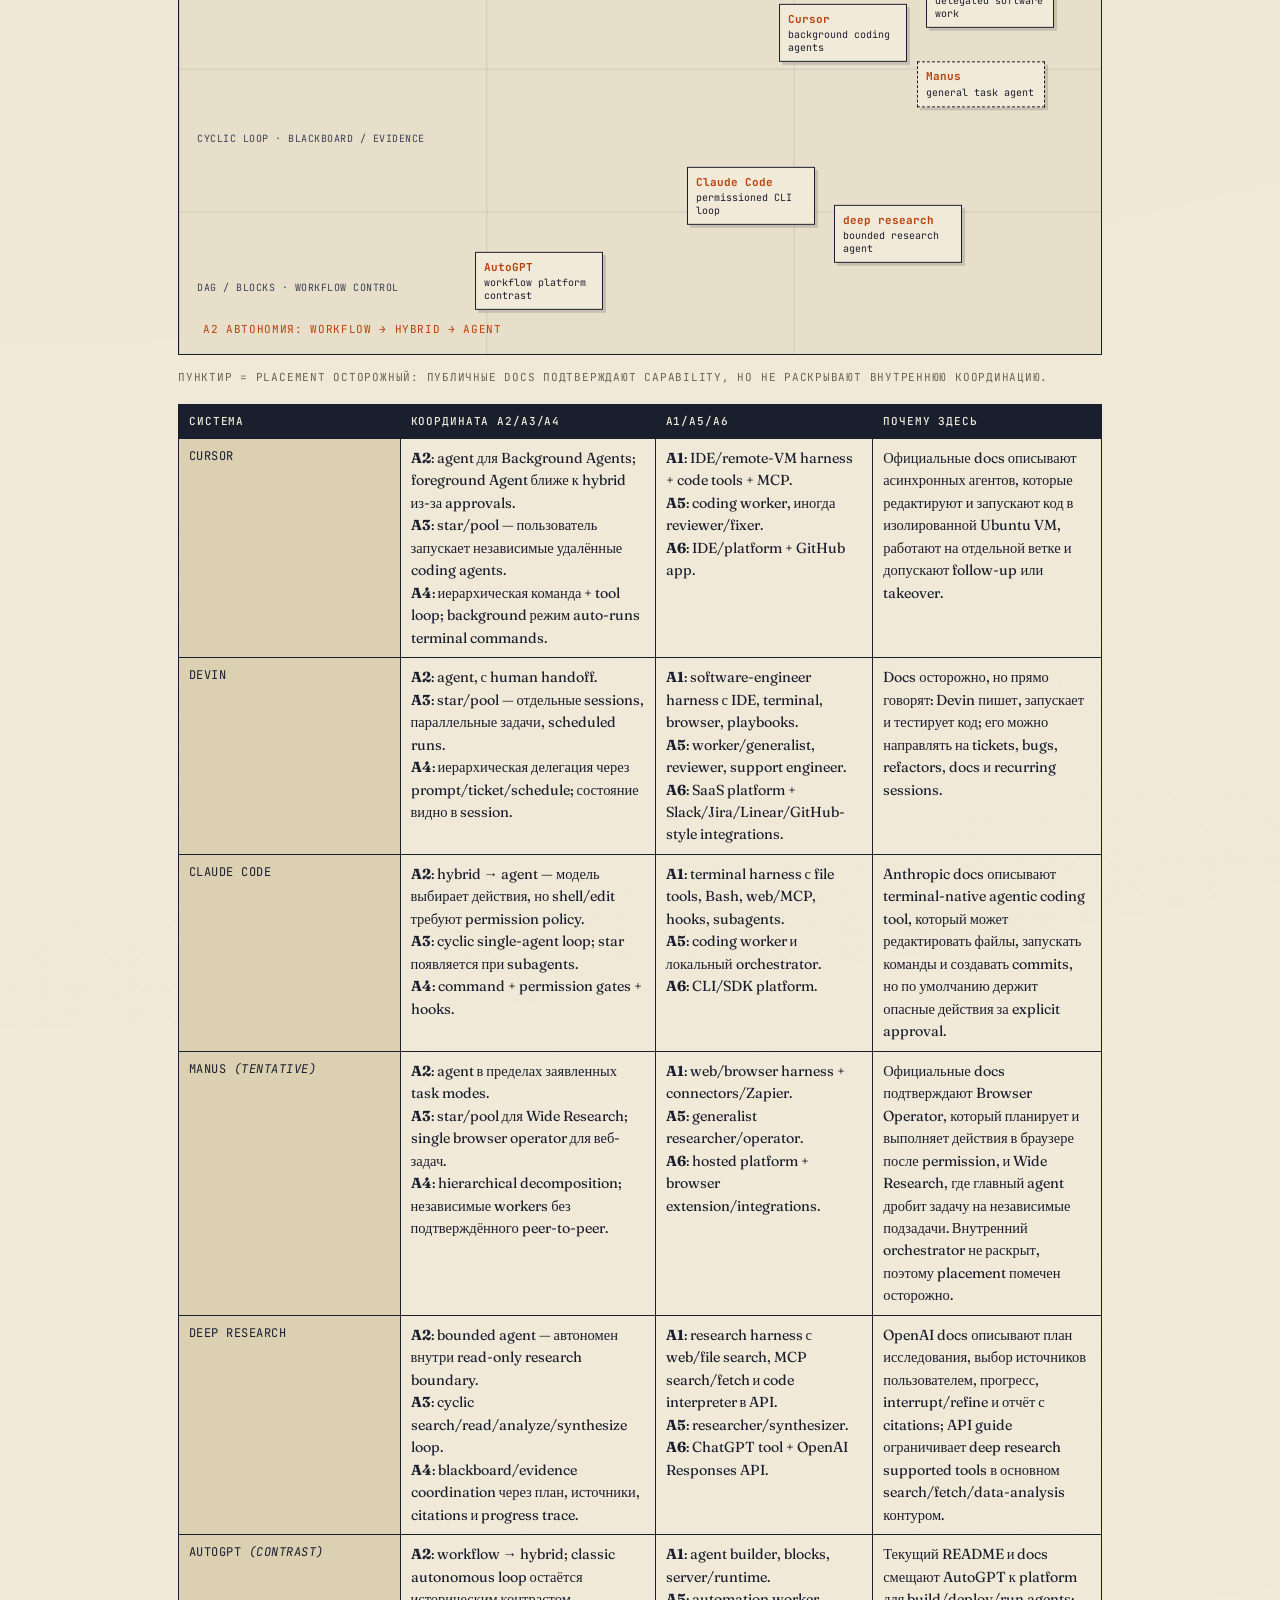
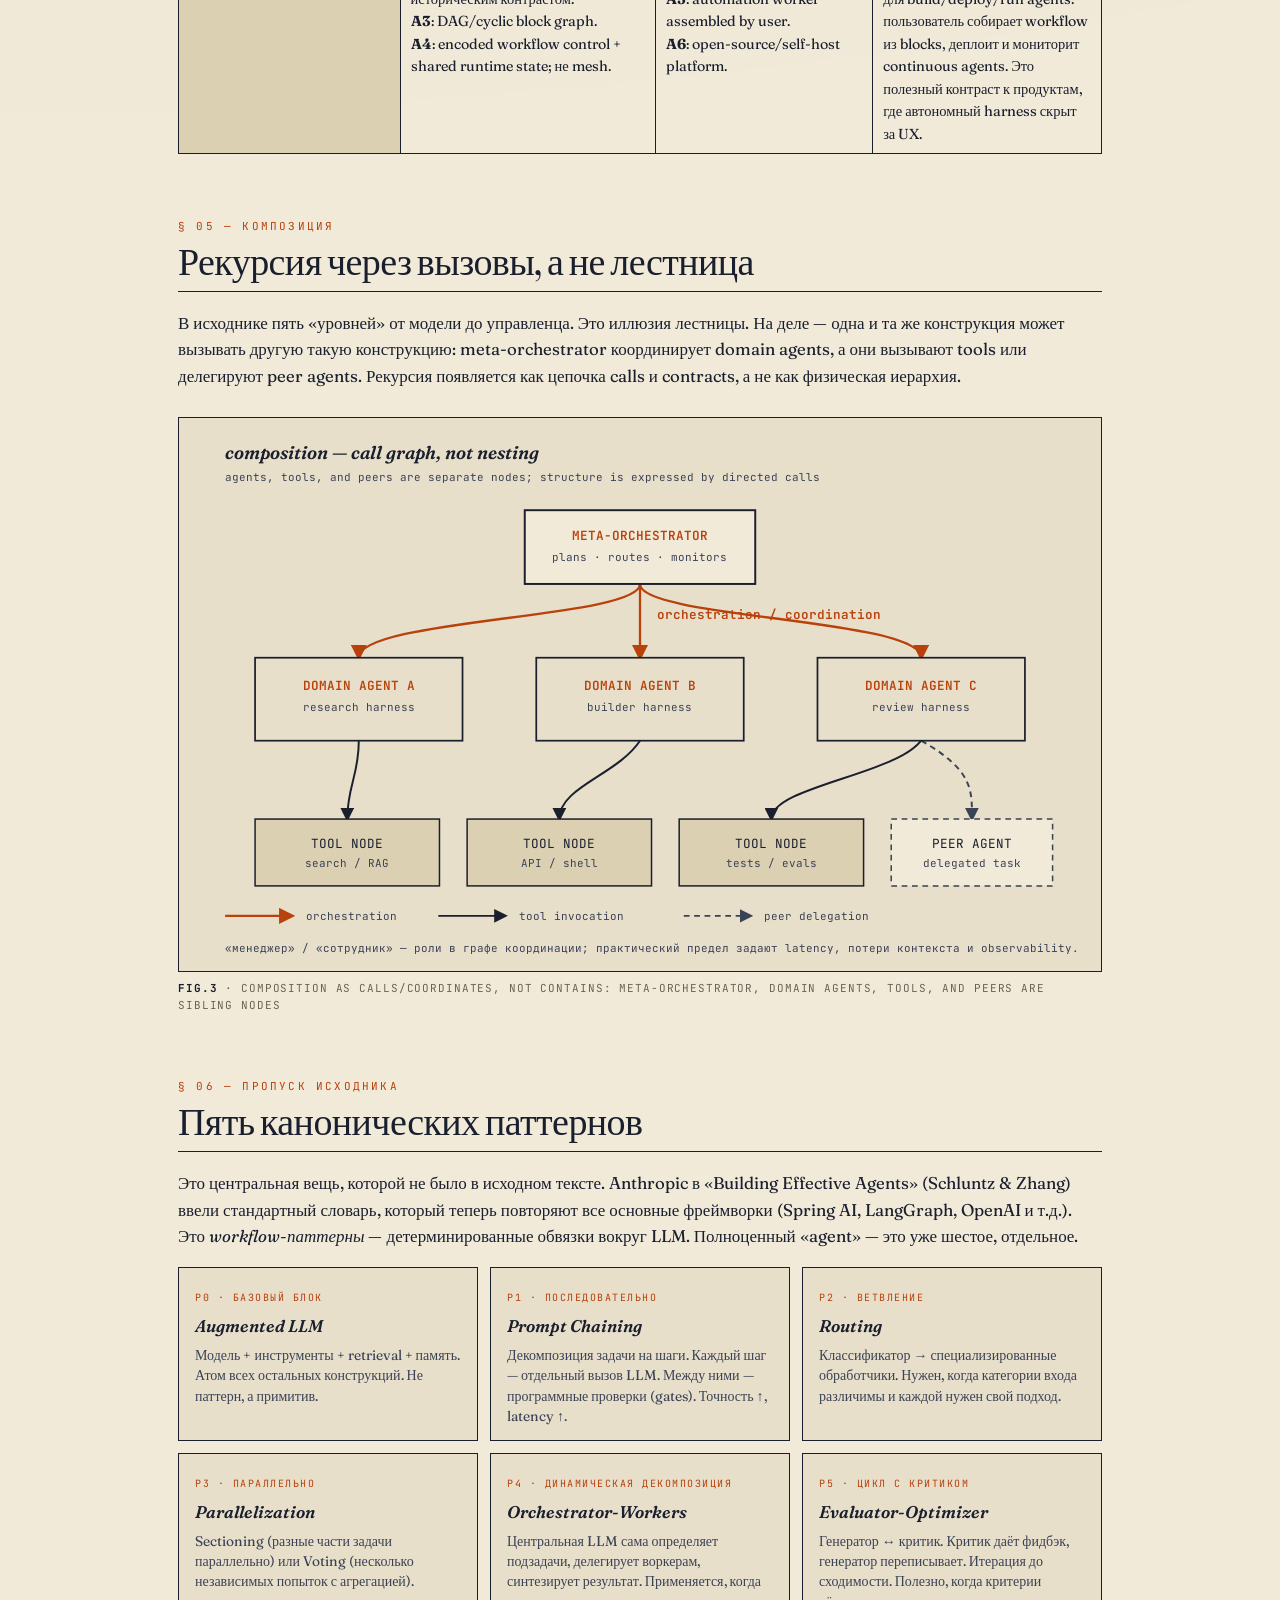
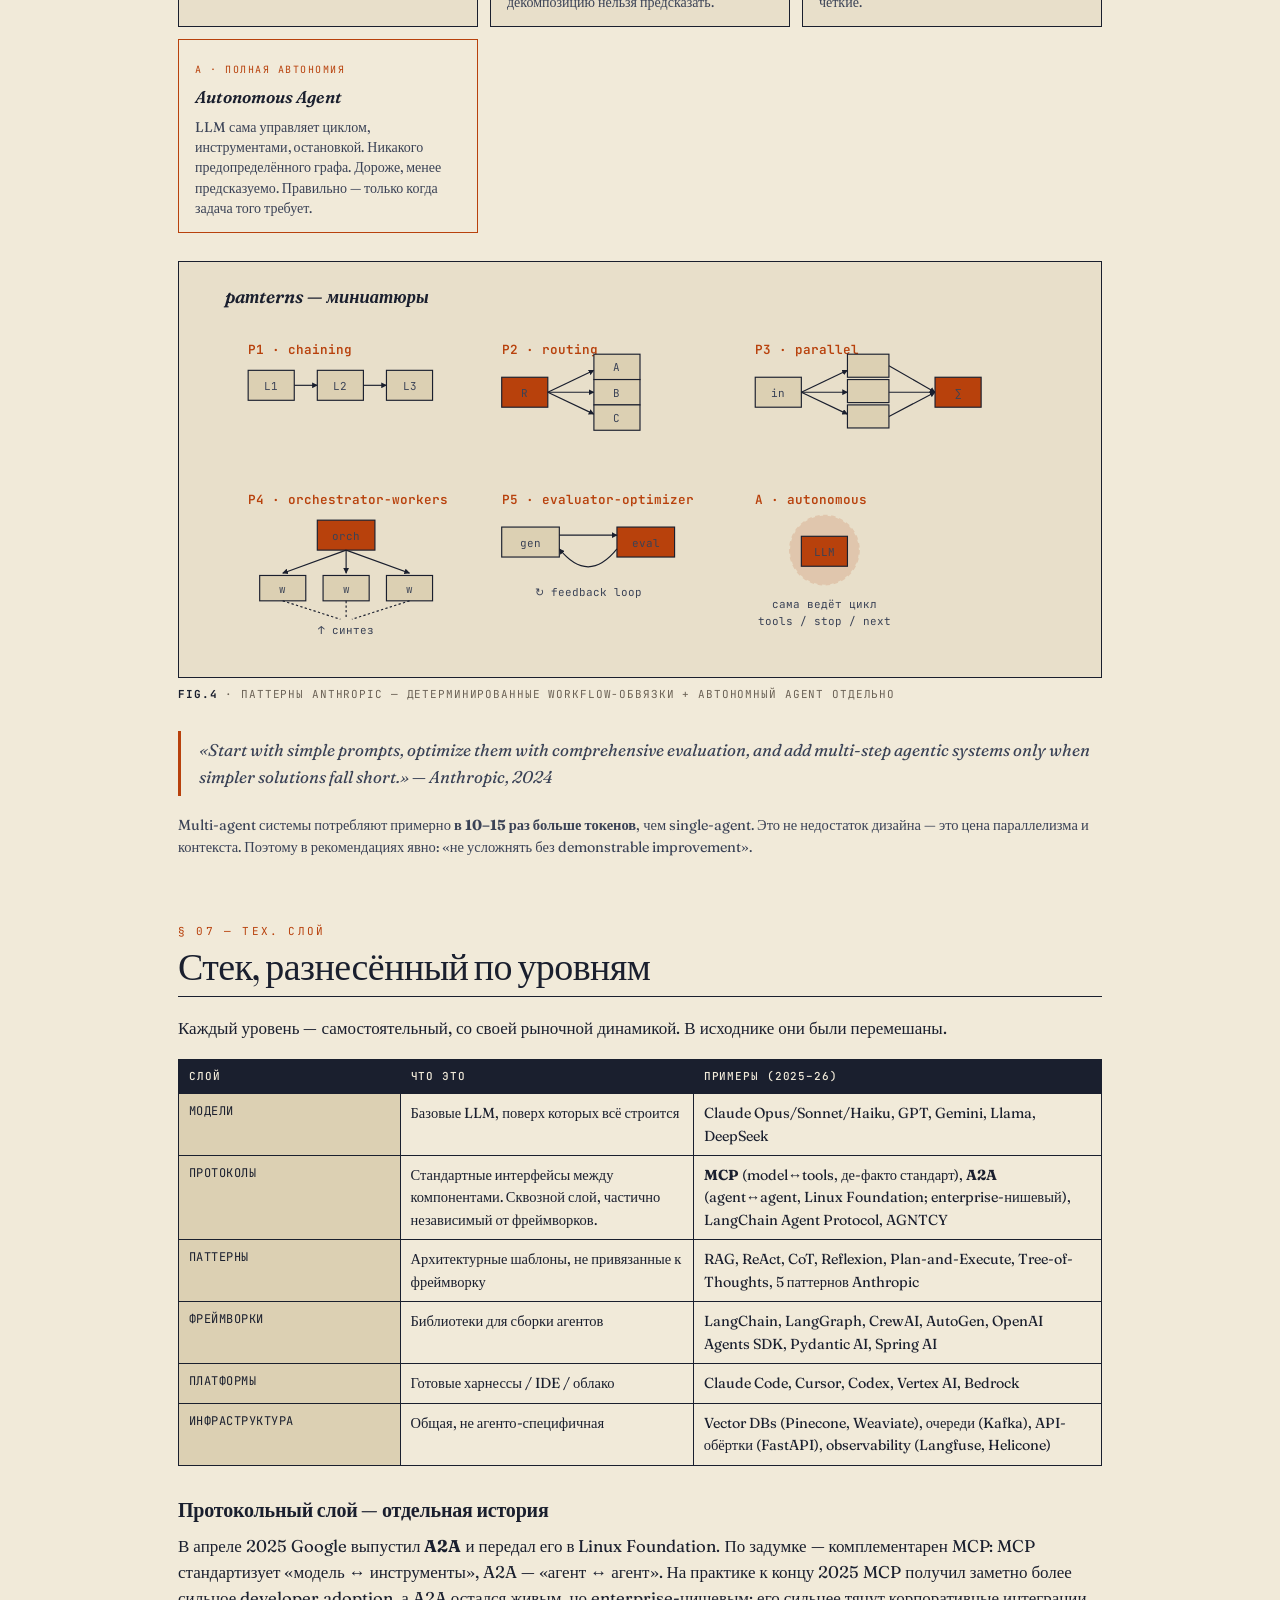
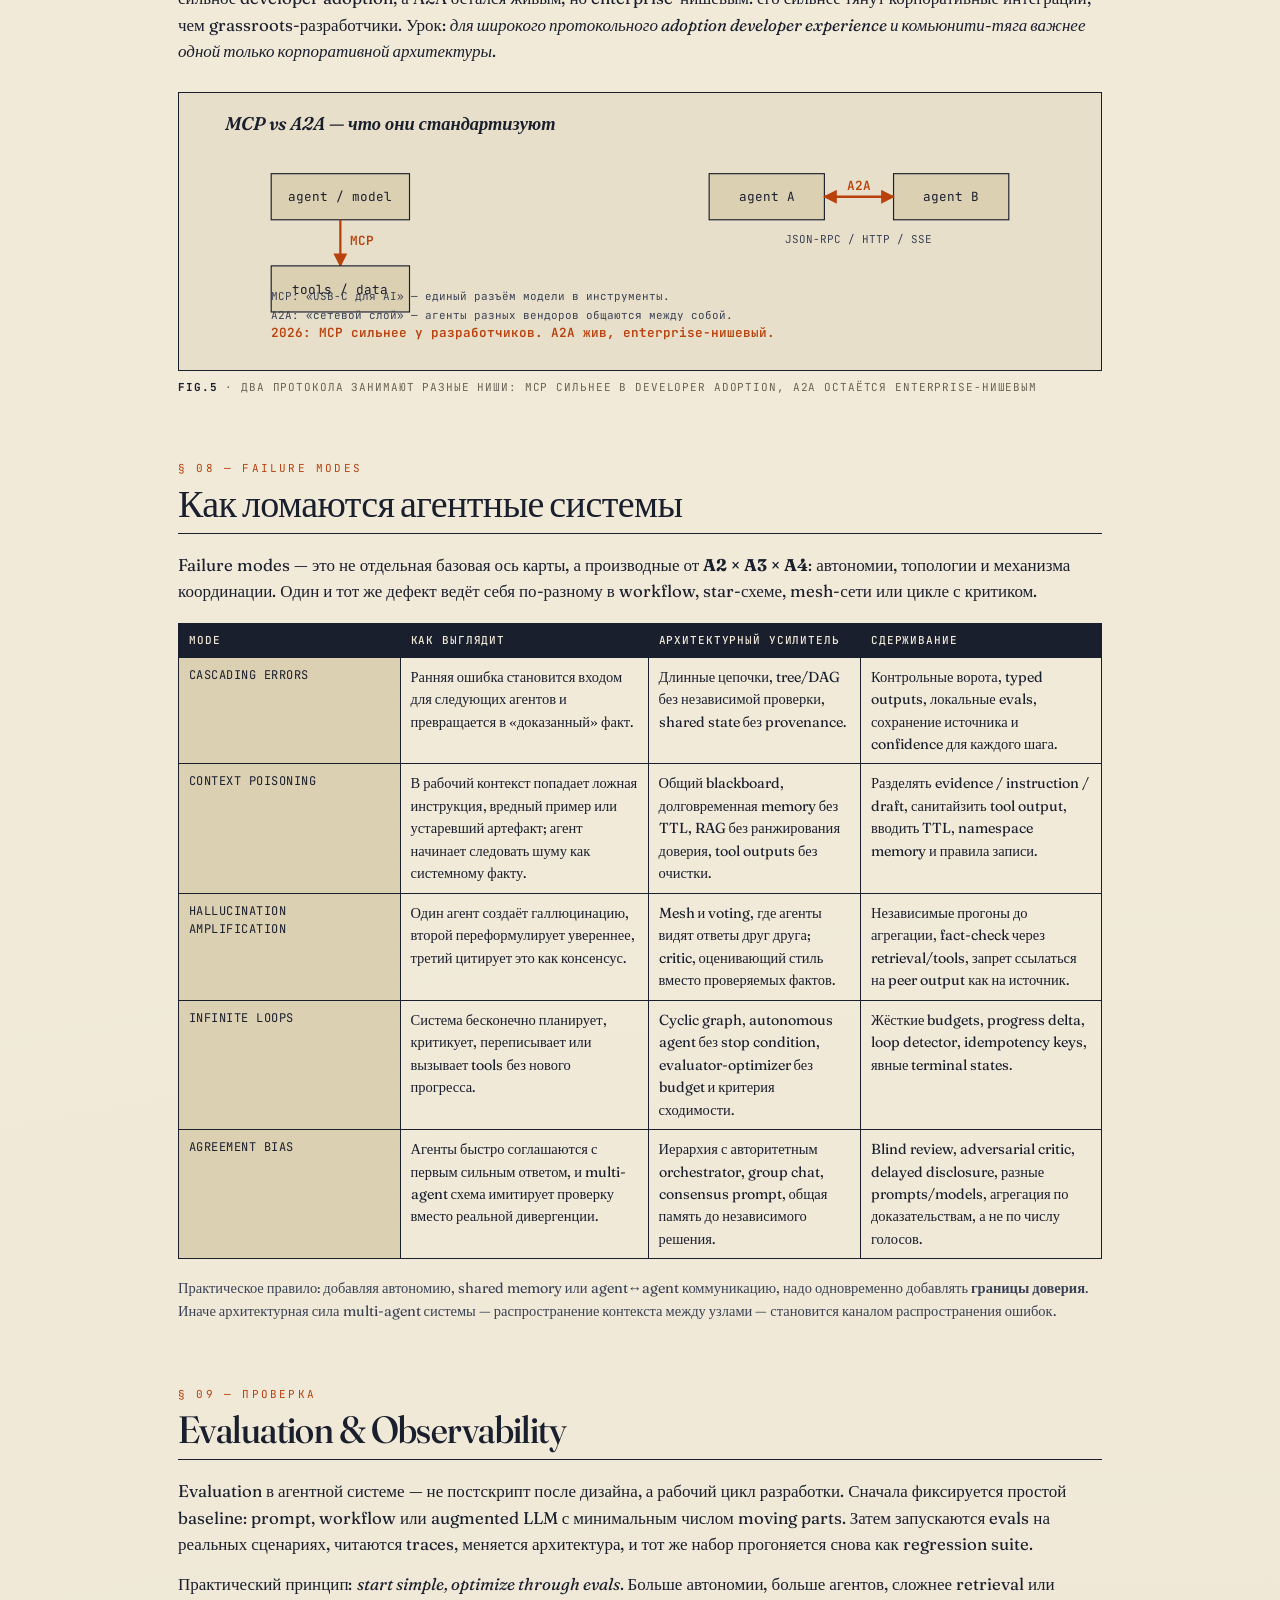
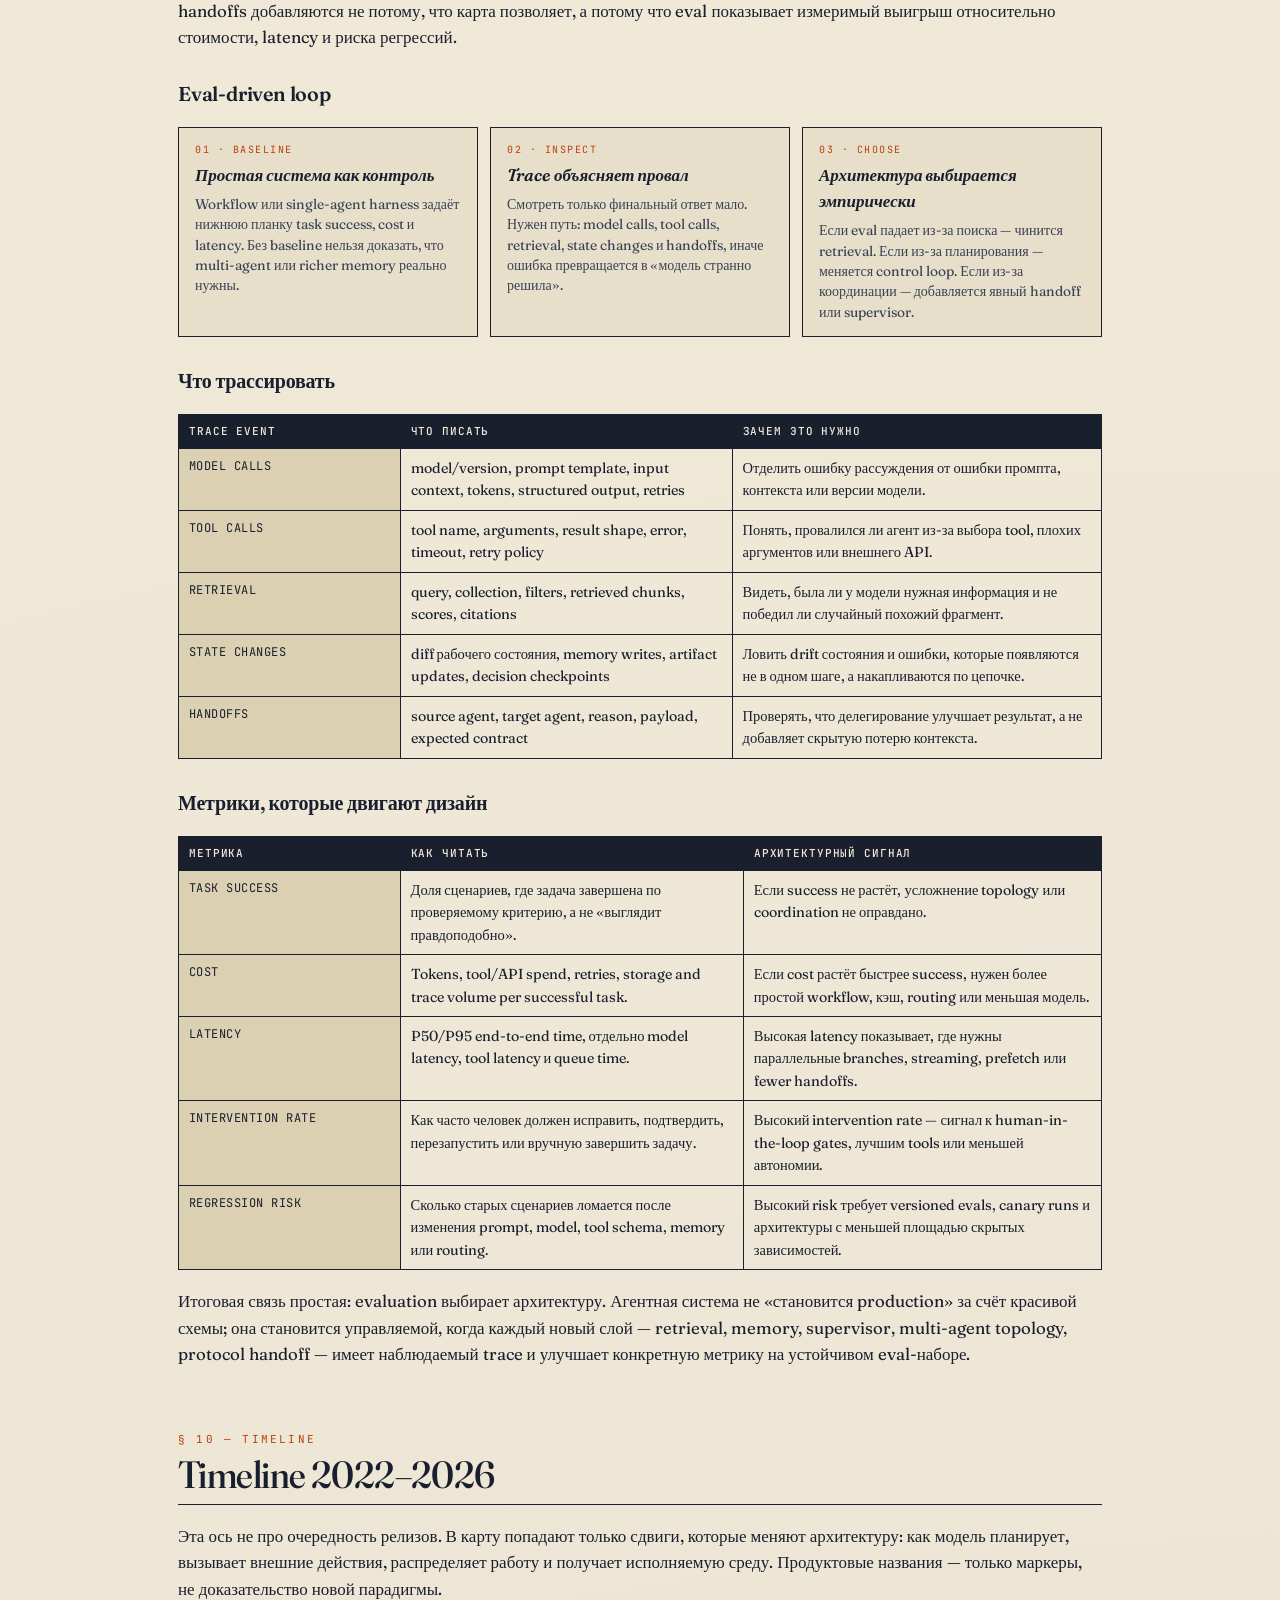
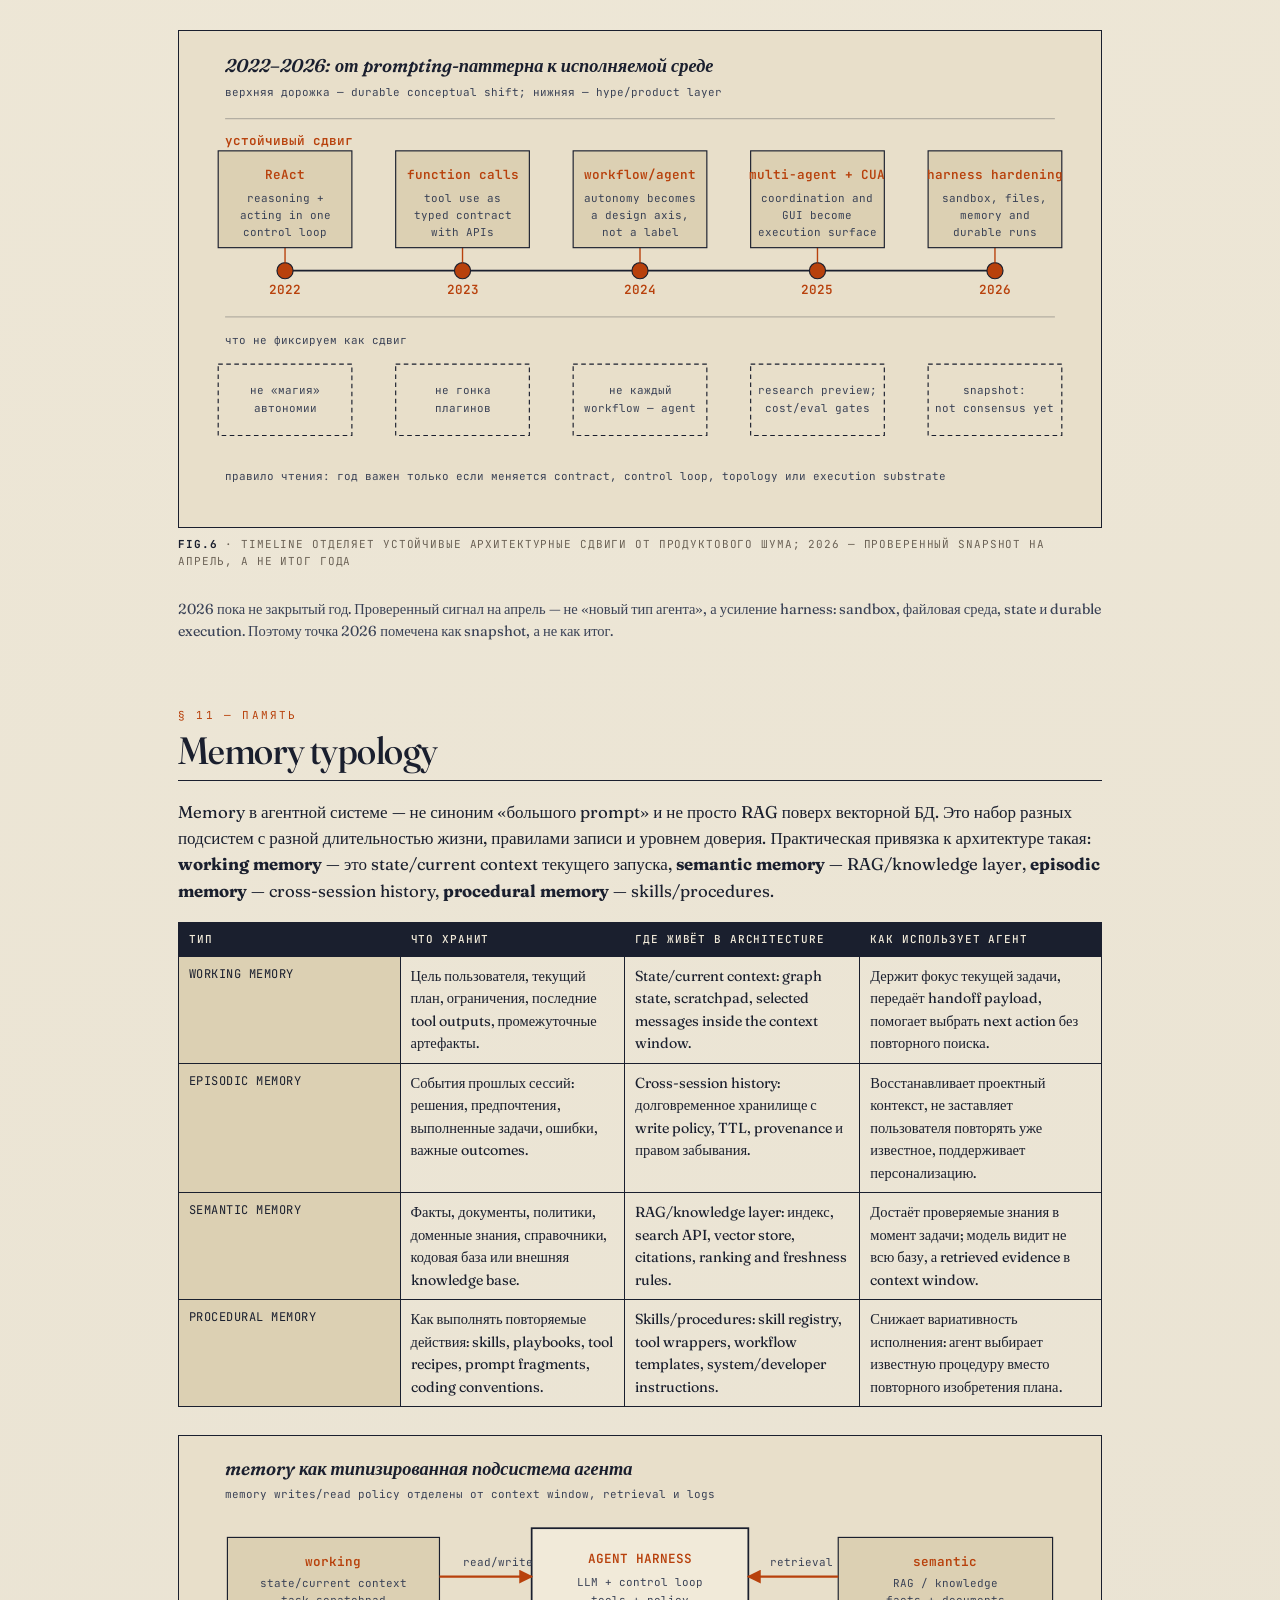
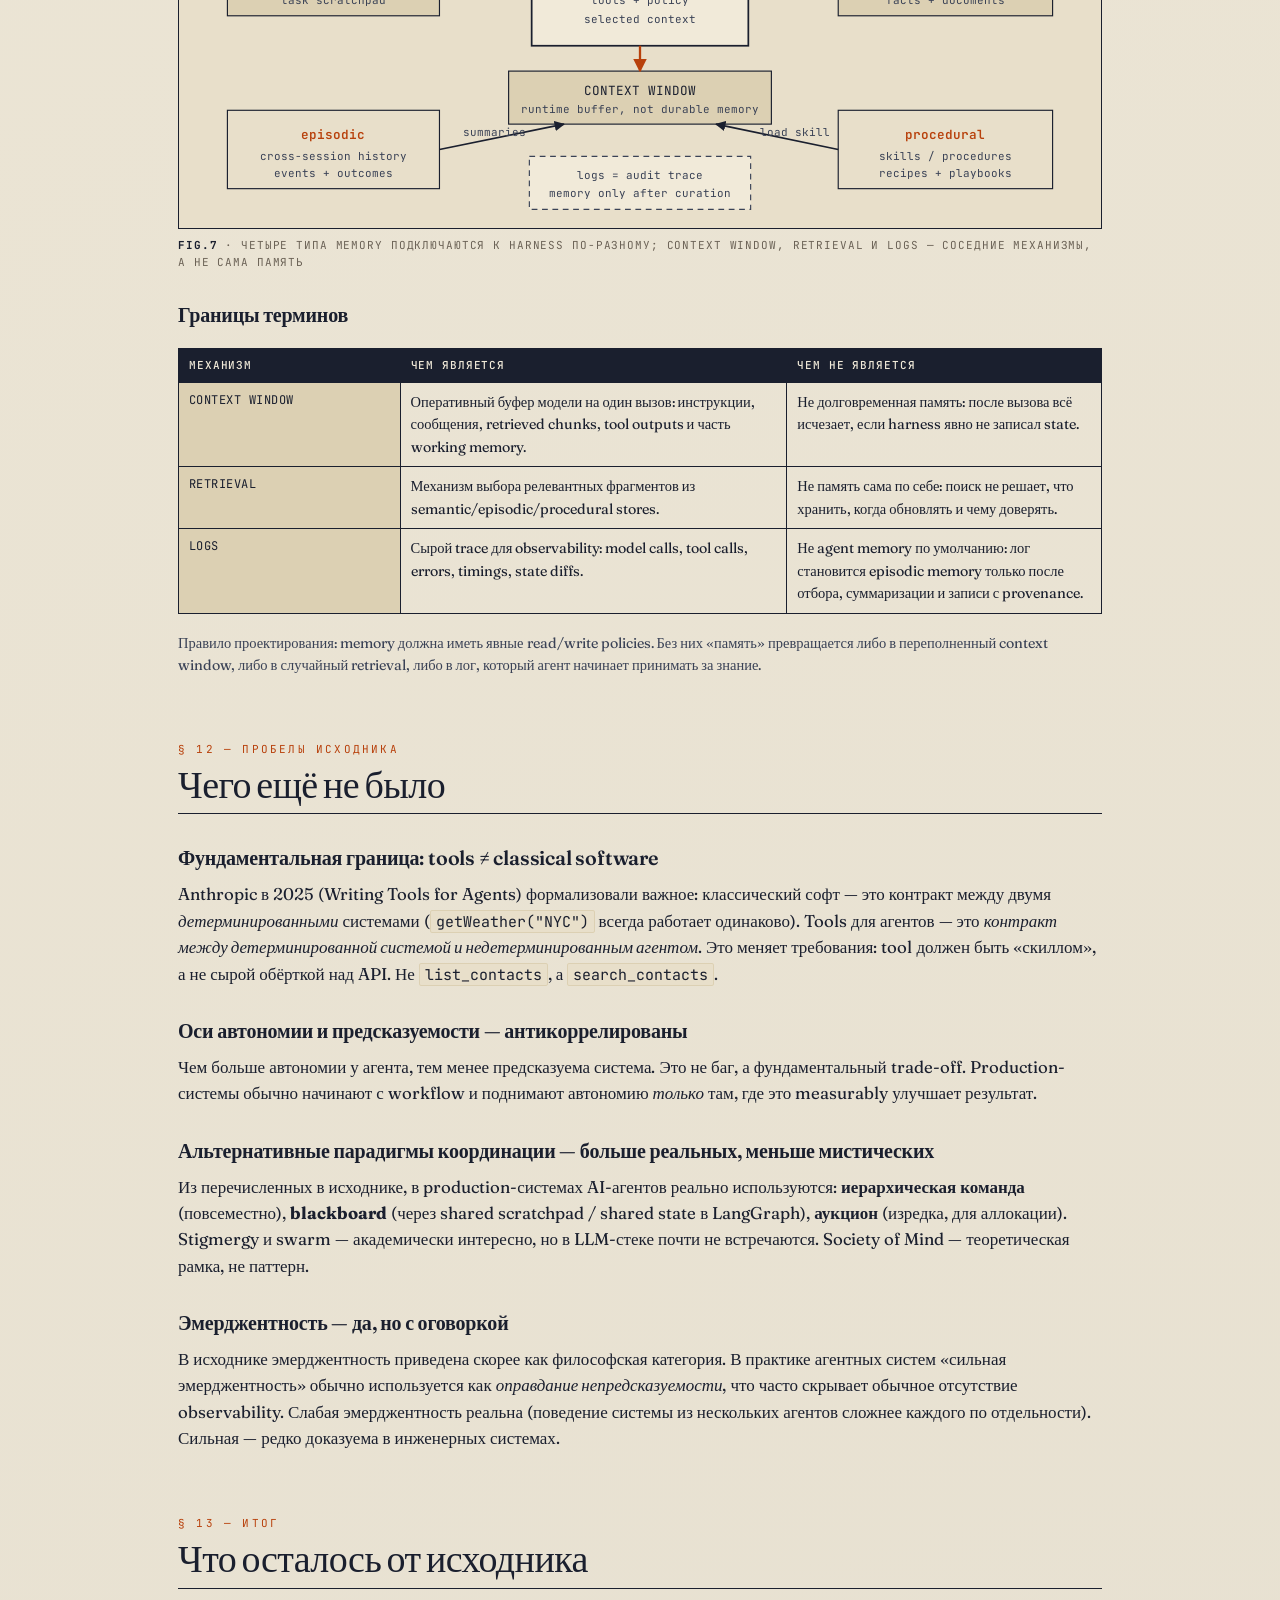
==== commit a3ca976c: "Qualify taxonomy framing" ====
--- a/agent-ontology.html
+++ b/agent-ontology.html
@@ -3,7 +3,7 @@
 <head>
 <meta charset="utf-8">
 <meta name="viewport" content="width=device-width,initial-scale=1">
-<title>Ландшафт AI-агентов — чистая онтология</title>
+<title>Ландшафт AI-агентов — практическая таксономия</title>
 <link rel="preconnect" href="https://fonts.googleapis.com">
 <link rel="preconnect" href="https://fonts.gstatic.com" crossorigin>
 <link href="https://fonts.googleapis.com/css2?family=Fraunces:ital,opsz,wght,SOFT,WONK@0,9..144,300..900,0..100,0..1;1,9..144,300..900,0..100,0..1&family=JetBrains+Mono:ital,wght@0,400..800;1,400..800&display=swap" rel="stylesheet">
@@ -229,19 +229,19 @@
 
 <header class="masthead">
   <div class="stamp">
-    <span>Ревизия онтологии · v2.0</span>
+    <span>Ревизия таксономии · v2.0</span>
     <span>2026/04</span>
   </div>
-  <h1>Ландшафт <em>AI-агентов</em><br>чистая онтология</h1>
+  <h1>Ландшафт <em>AI-агентов</em><br>практическая таксономия</h1>
   <div class="subtitle">проверка на дребезг · семь частично независимых измерений · пять канонических паттернов</div>
 </header>
 
-<p class="lead">Исходный материал — крепкий каркас, но в нём смешаны оси, перепутаны уровни абстракции и пропущена центральная ось консенсуса 2025 года. Ниже: что починено, что добавлено, и где была категориальная путаница.</p>
+<p class="lead">Это не formal ontology в строгом смысле: здесь нет is-a / part-of / depends-on аксиом и inference rules. Документ работает как практическая таксономия и карта измерений для проверки согласованности агентных архитектур: что починено, что добавлено, и где была категориальная путаница.</p>
 
 <!-- ========== SECTION 1: DRIFT ========== -->
 <section>
   <div class="sec-num">§ 01 — диагностика</div>
-  <h2>Онтологический дребезг</h2>
+  <h2>Категориальный дребезг</h2>
   <p>Девять мест, где разные сущности были поданы как однородные.</p>
 
   <ol class="drift">
@@ -967,7 +967,7 @@
 <section>
   <div class="sec-num">§ 08 — failure modes</div>
   <h2>Как ломаются агентные системы</h2>
-  <p>Failure modes — это не отдельная «ось» онтологии, а производные от <b>A2 × A3 × A4</b>: автономии, топологии и механизма координации. Один и тот же дефект ведёт себя по-разному в workflow, star-схеме, mesh-сети или цикле с критиком.</p>
+  <p>Failure modes — это не отдельная базовая ось карты, а производные от <b>A2 × A3 × A4</b>: автономии, топологии и механизма координации. Один и тот же дефект ведёт себя по-разному в workflow, star-схеме, mesh-сети или цикле с критиком.</p>
 
   <table class="stack">
     <thead>
@@ -1276,6 +1276,7 @@
     <li>историческая плоскость отсутствовала — добавлена timeline 2022–2026 с осторожным snapshot для 2026.</li>
   </ol>
 
+  <p>Итоговая рамка намеренно практическая: это taxonomy / карта измерений с проверкой согласованности, а не formal ontology с аксиомами, типами отношений и правилами вывода.</p>
   <p>Карта теперь имеет ровно ту форму, в которой её можно расширять без накопления дребезга: добавление нового фреймворка / паттерна / протокола ложится на конкретное измерение, без заявления о полной независимости остальных.</p>
 </section>
 
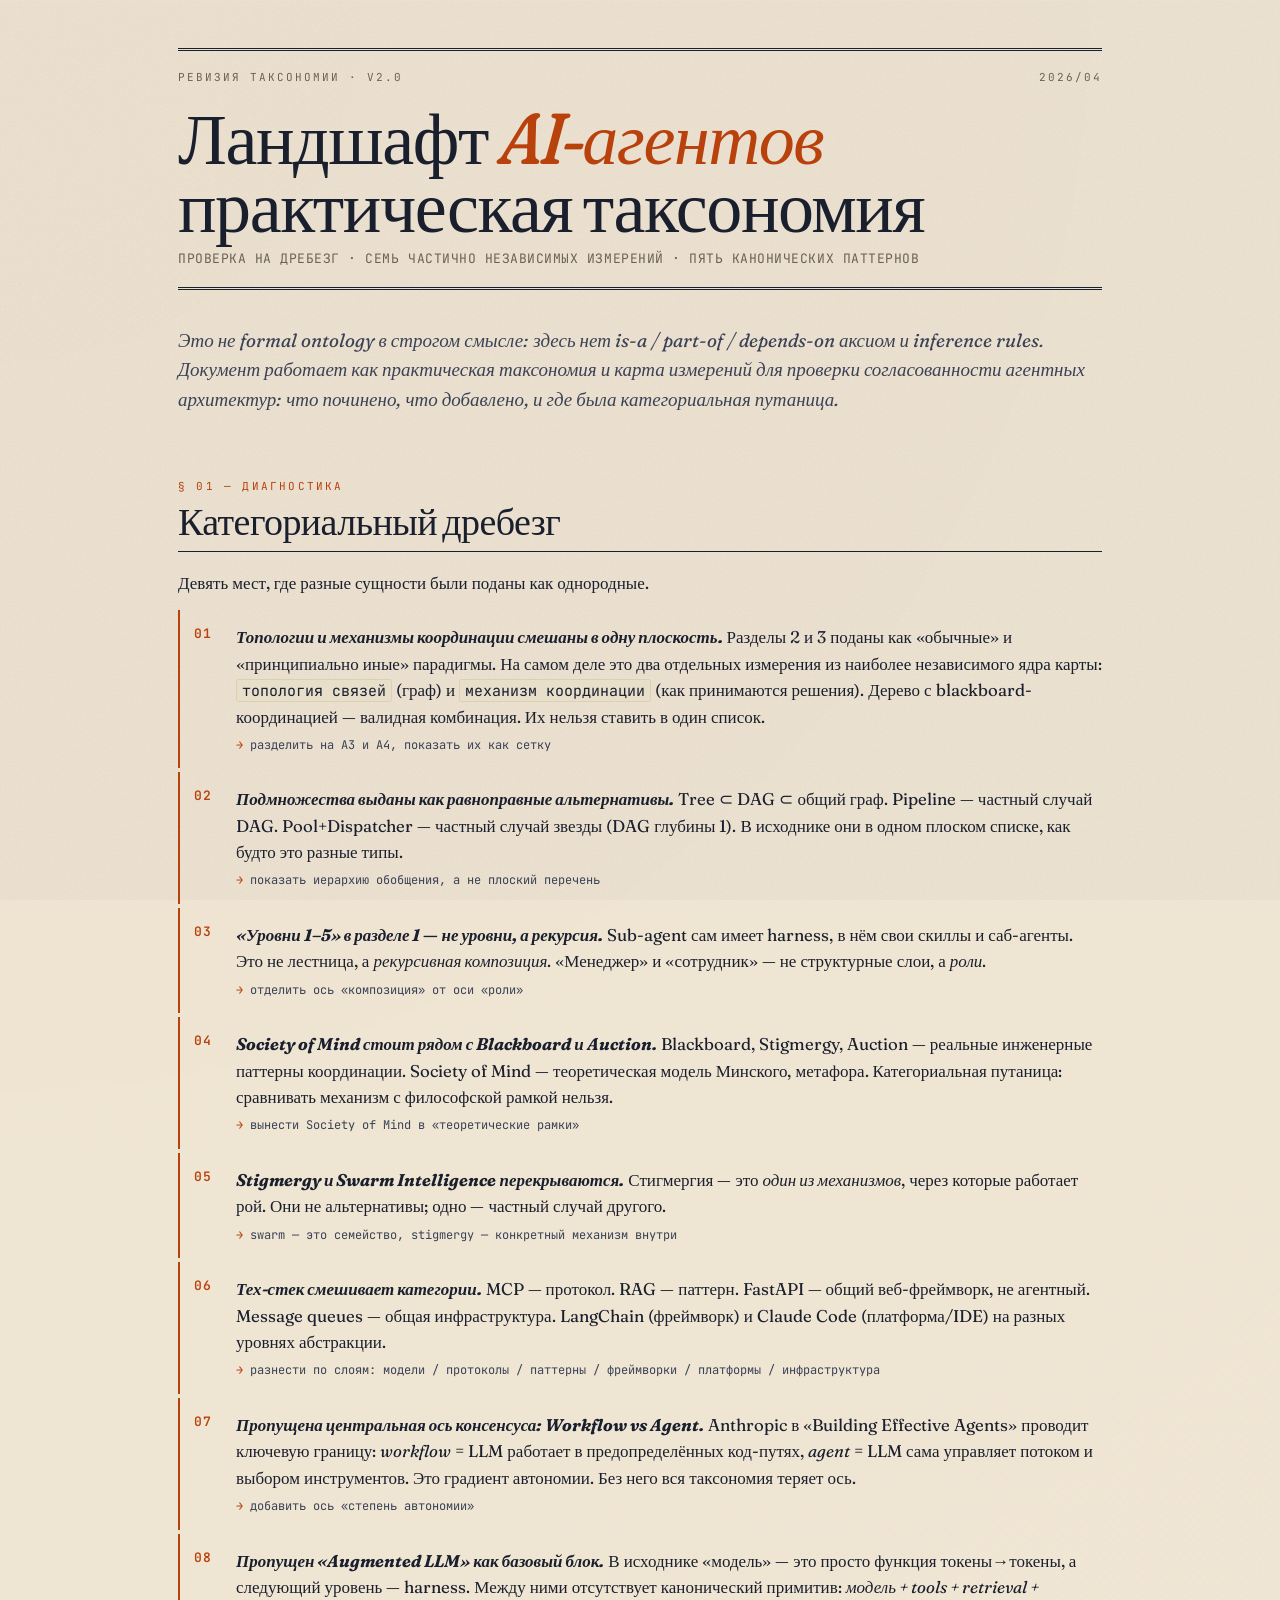
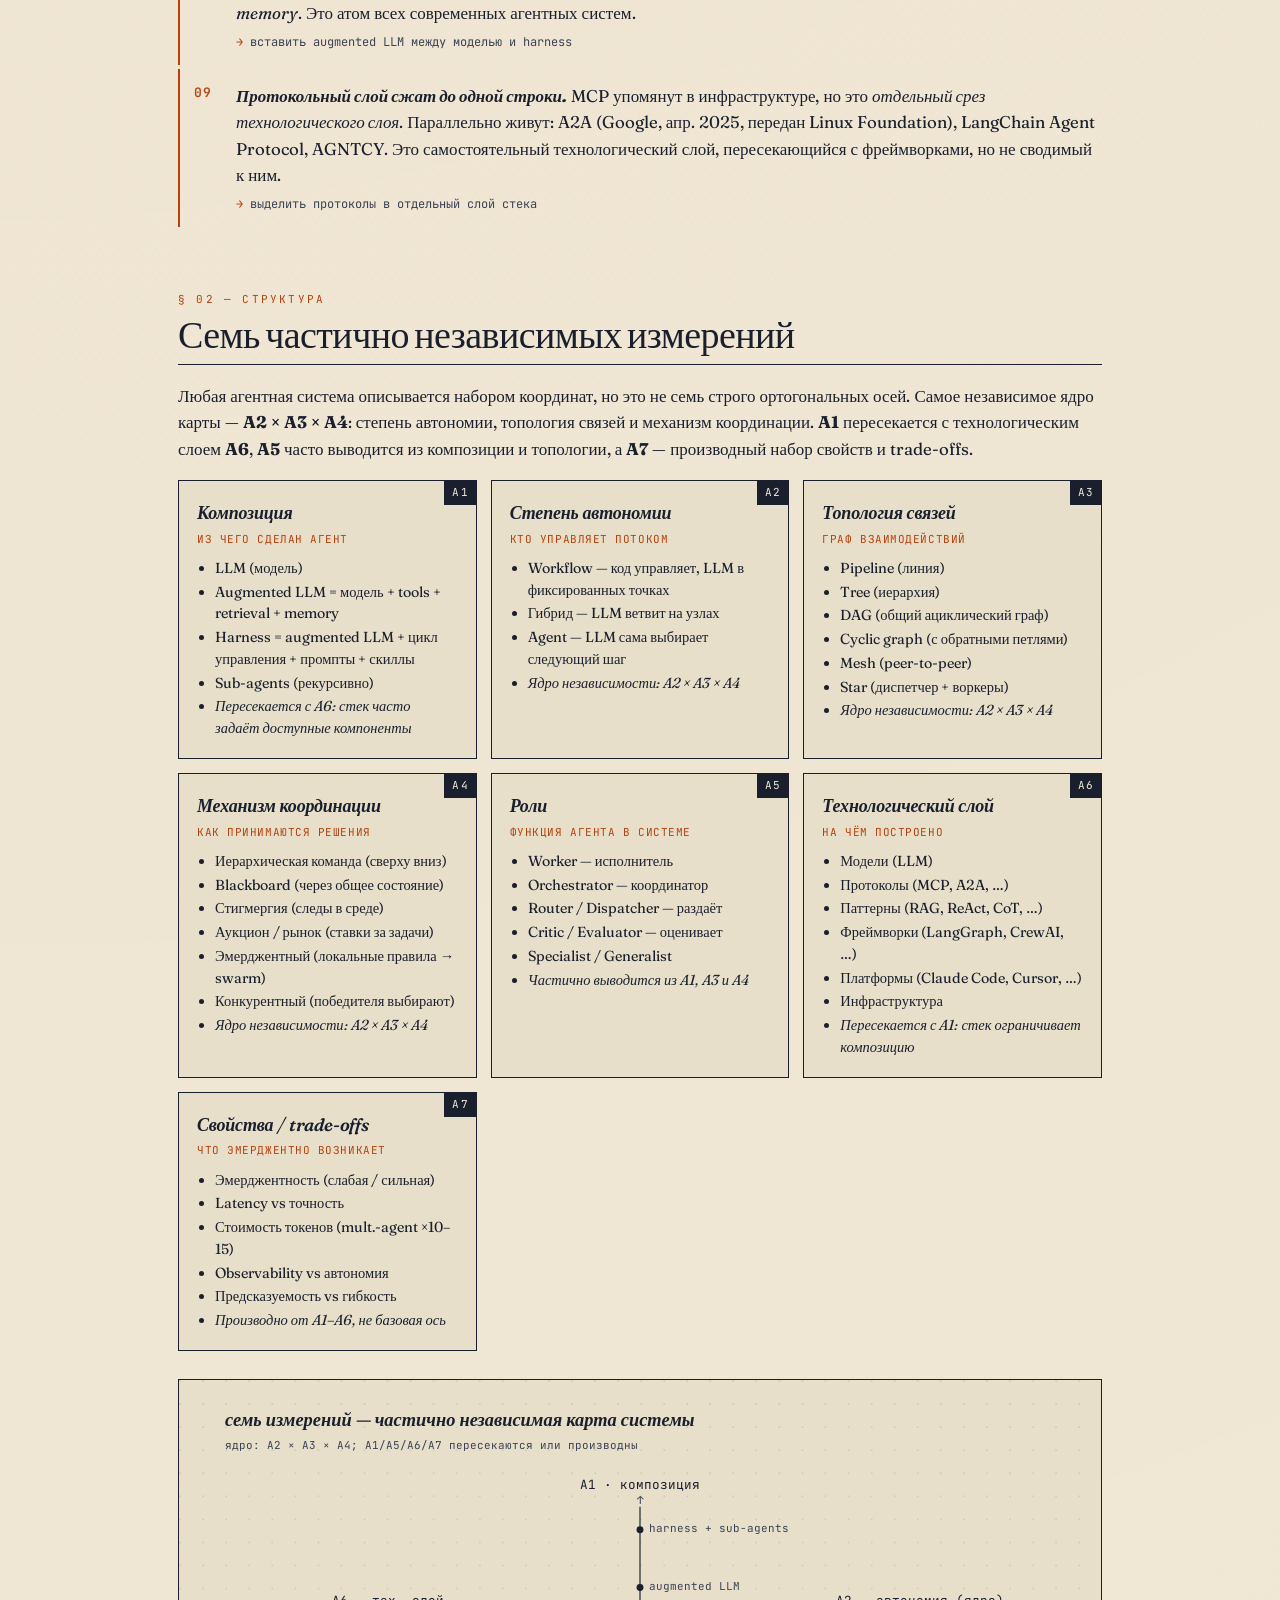
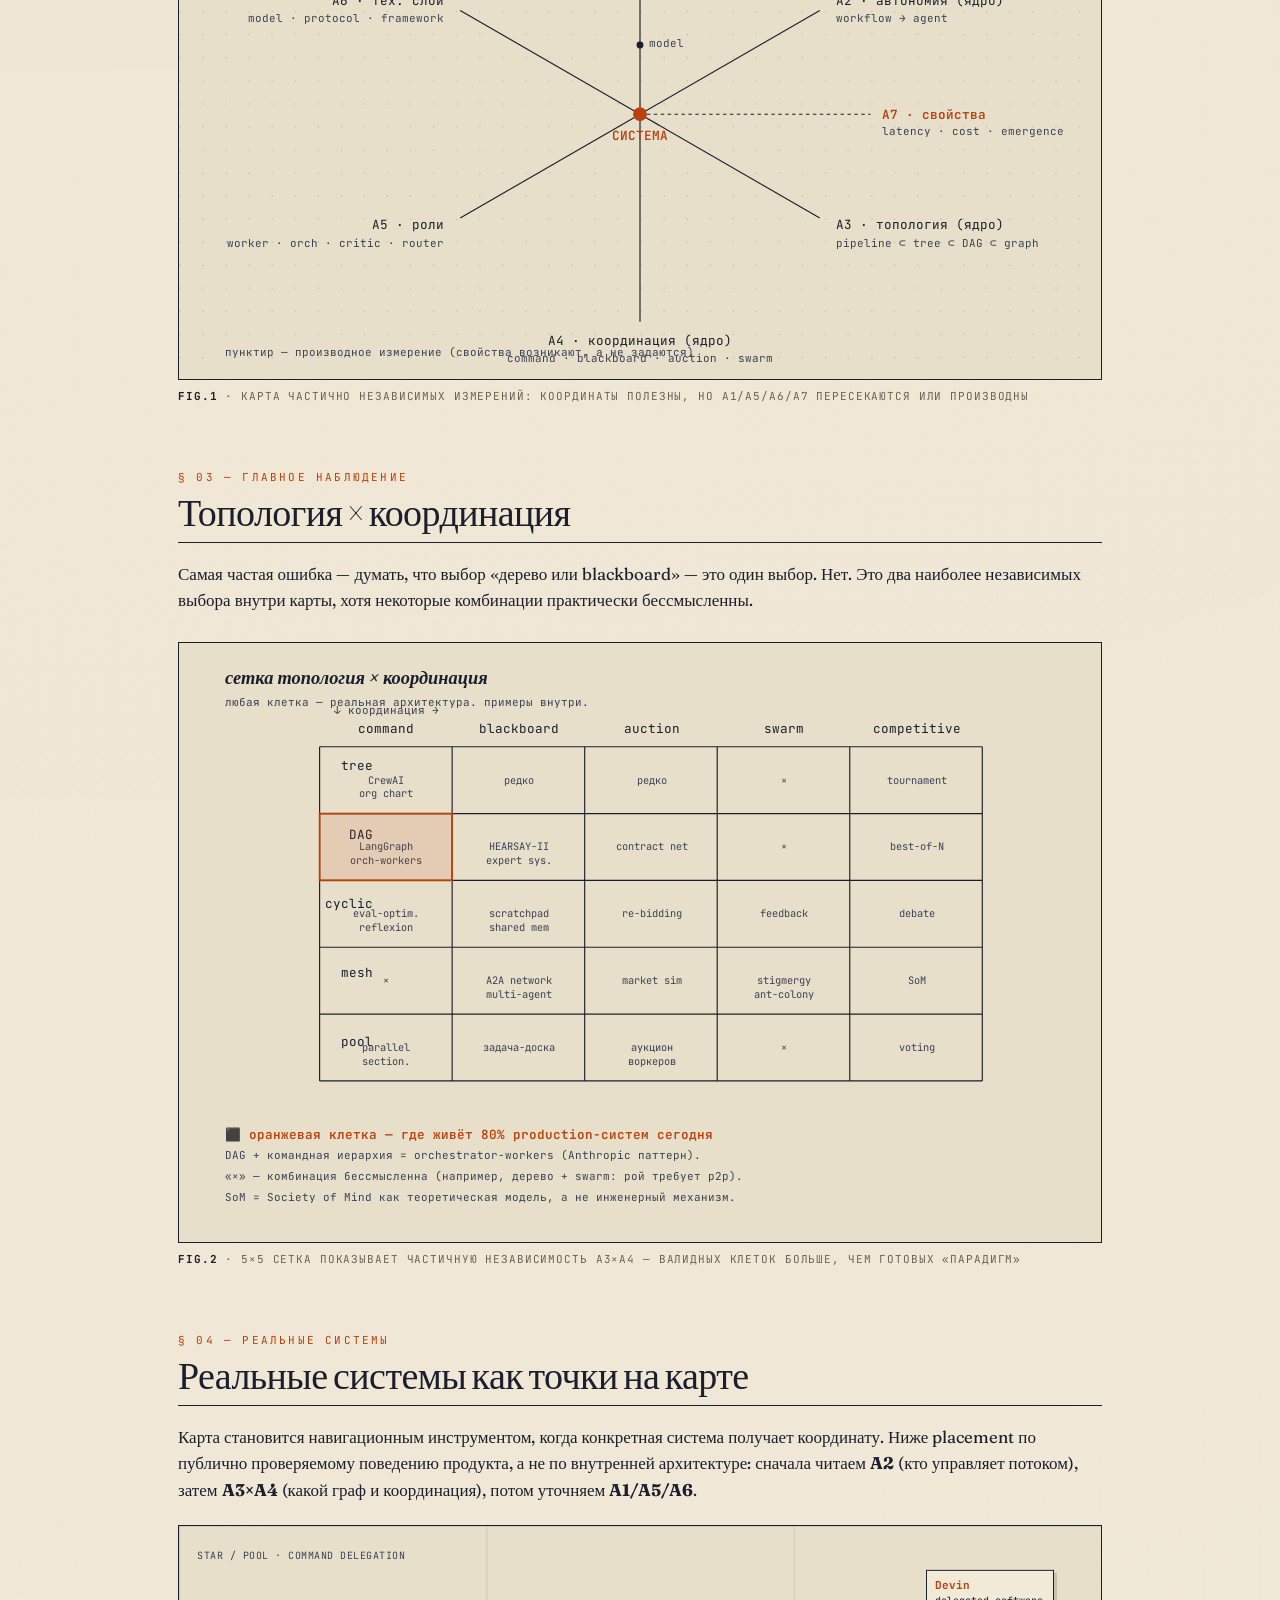
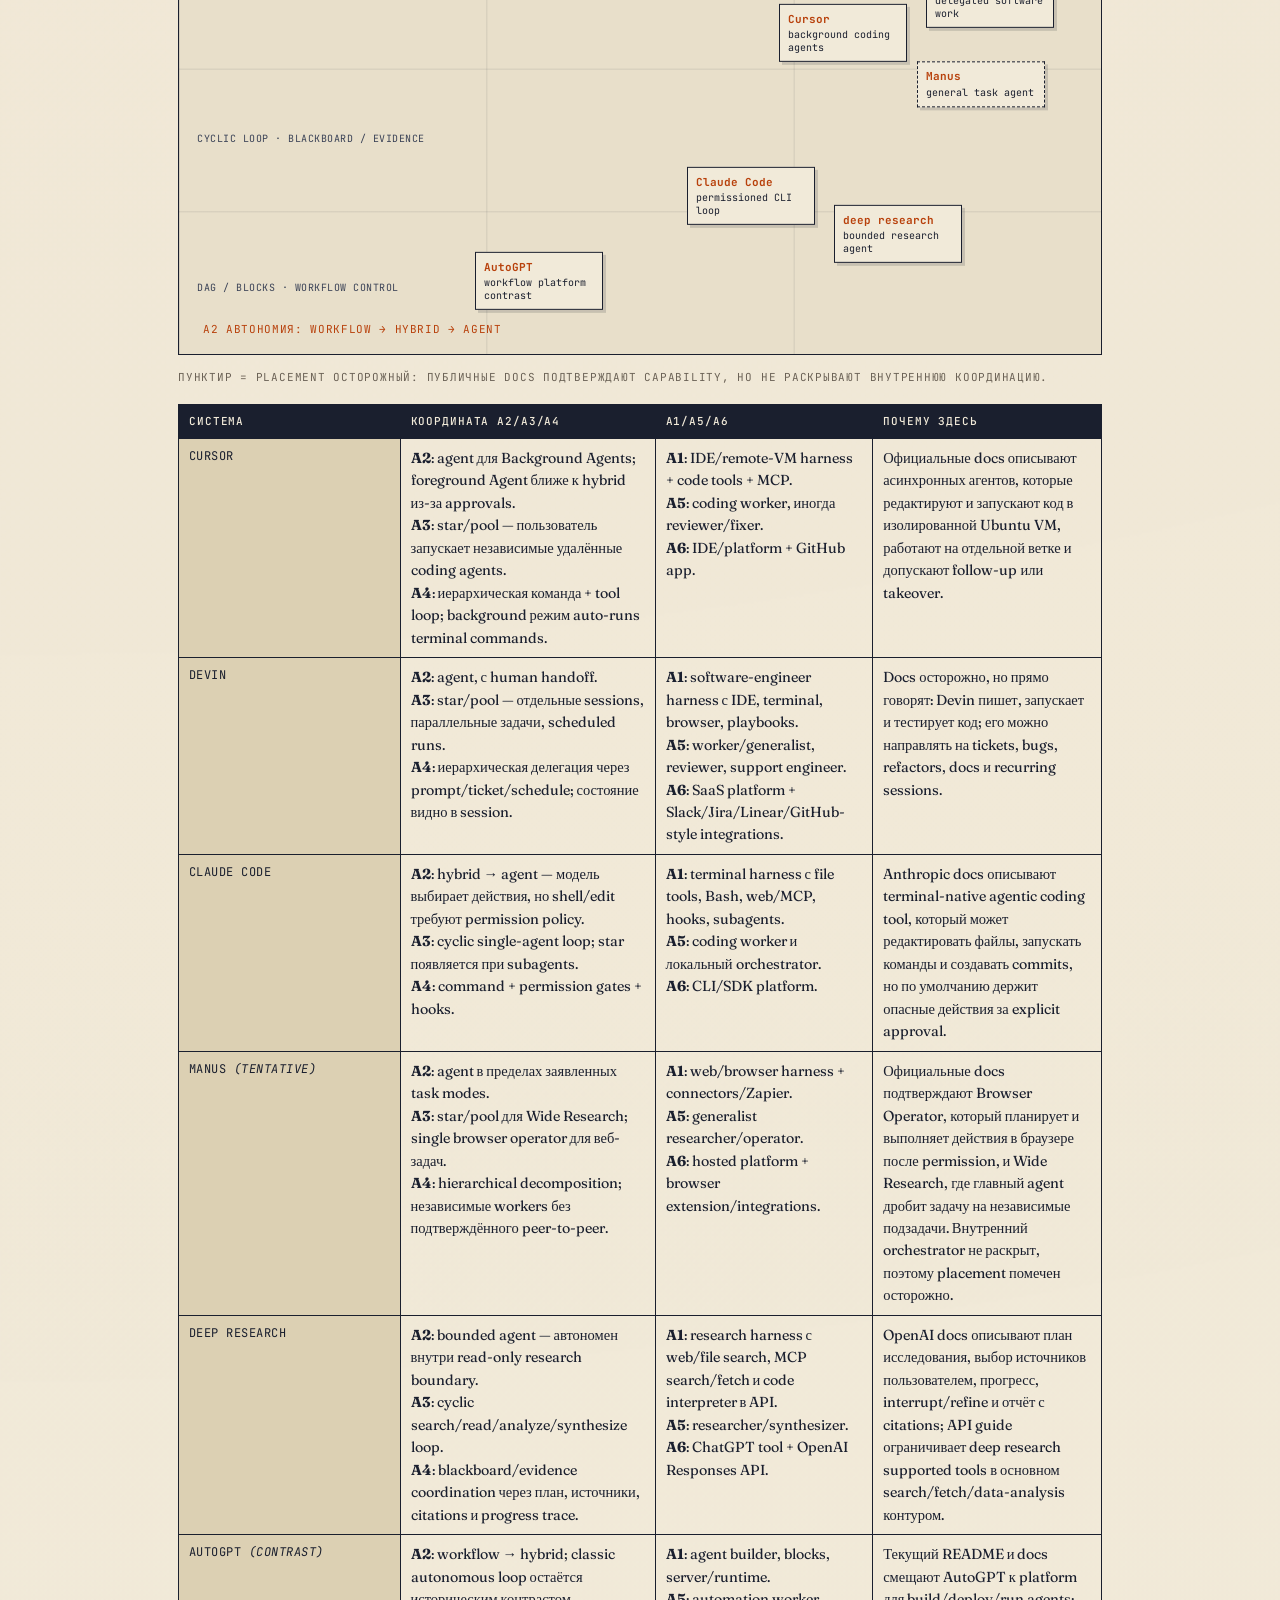
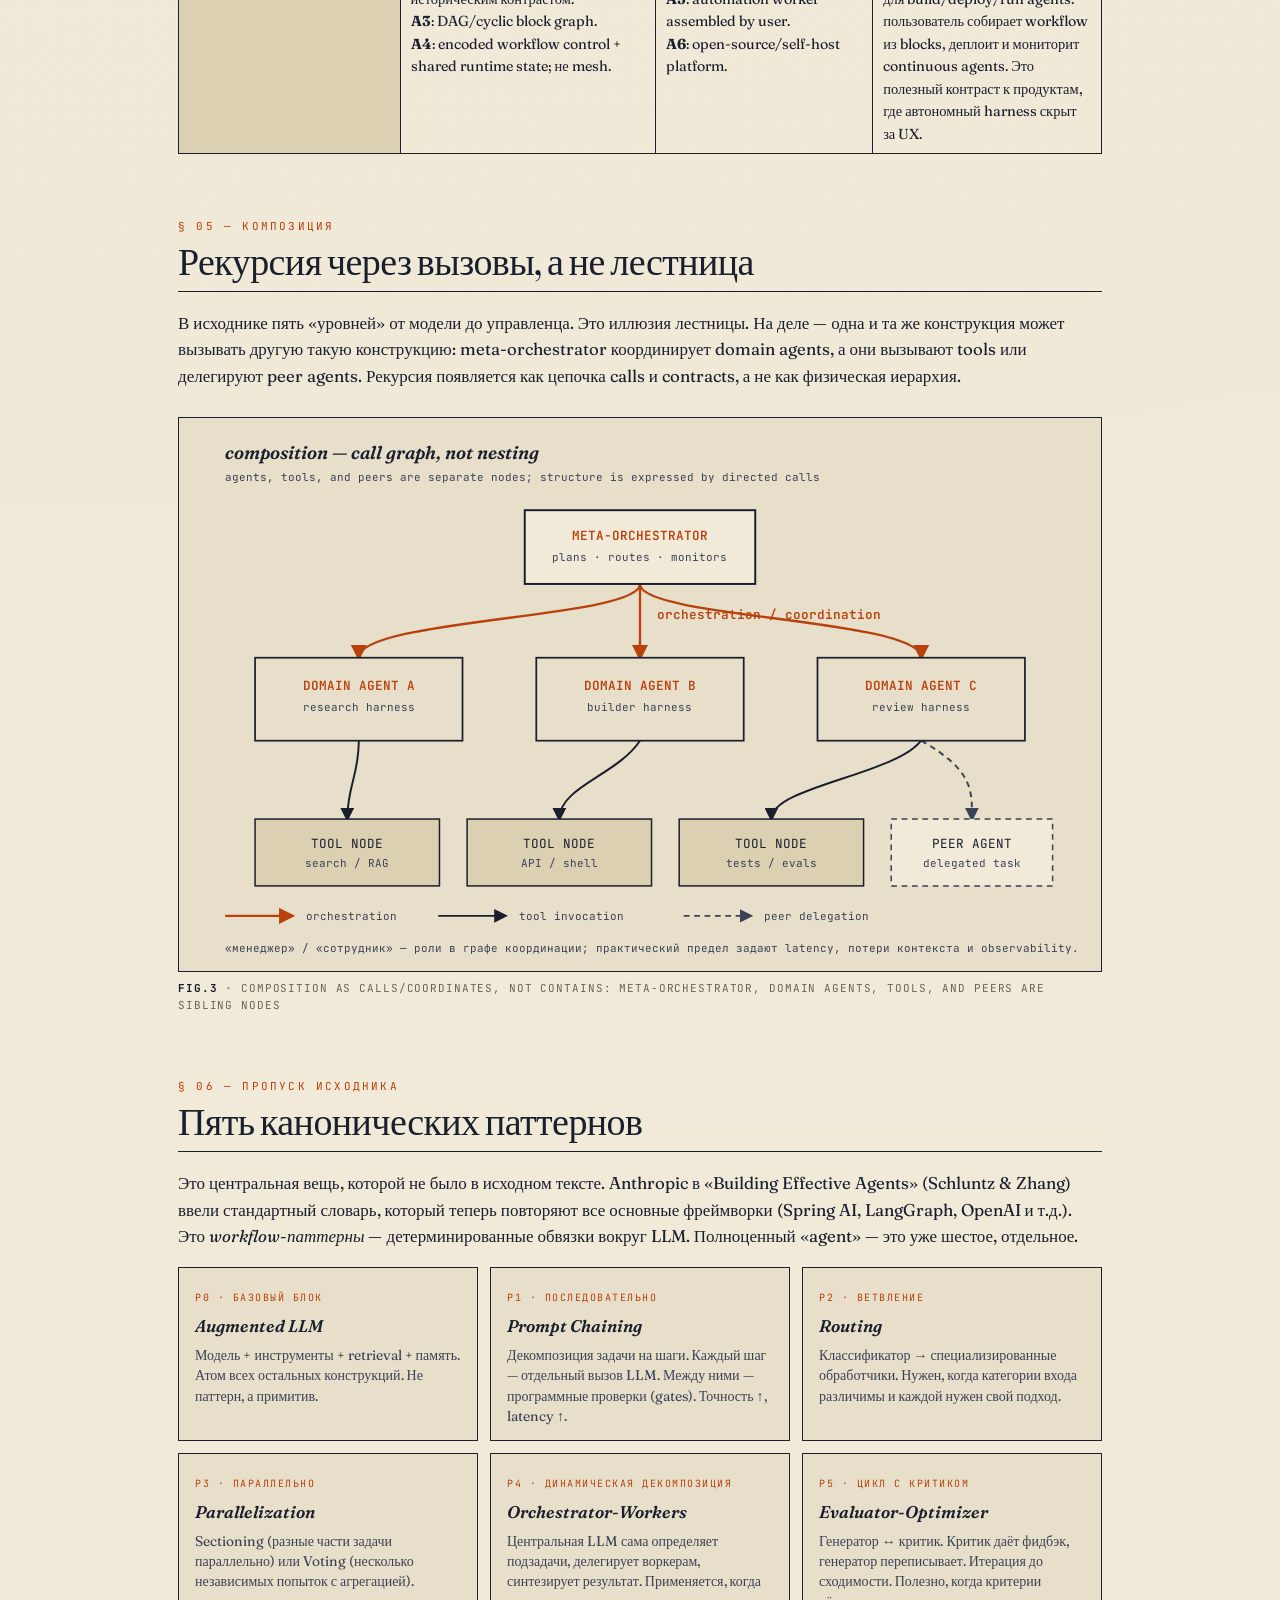
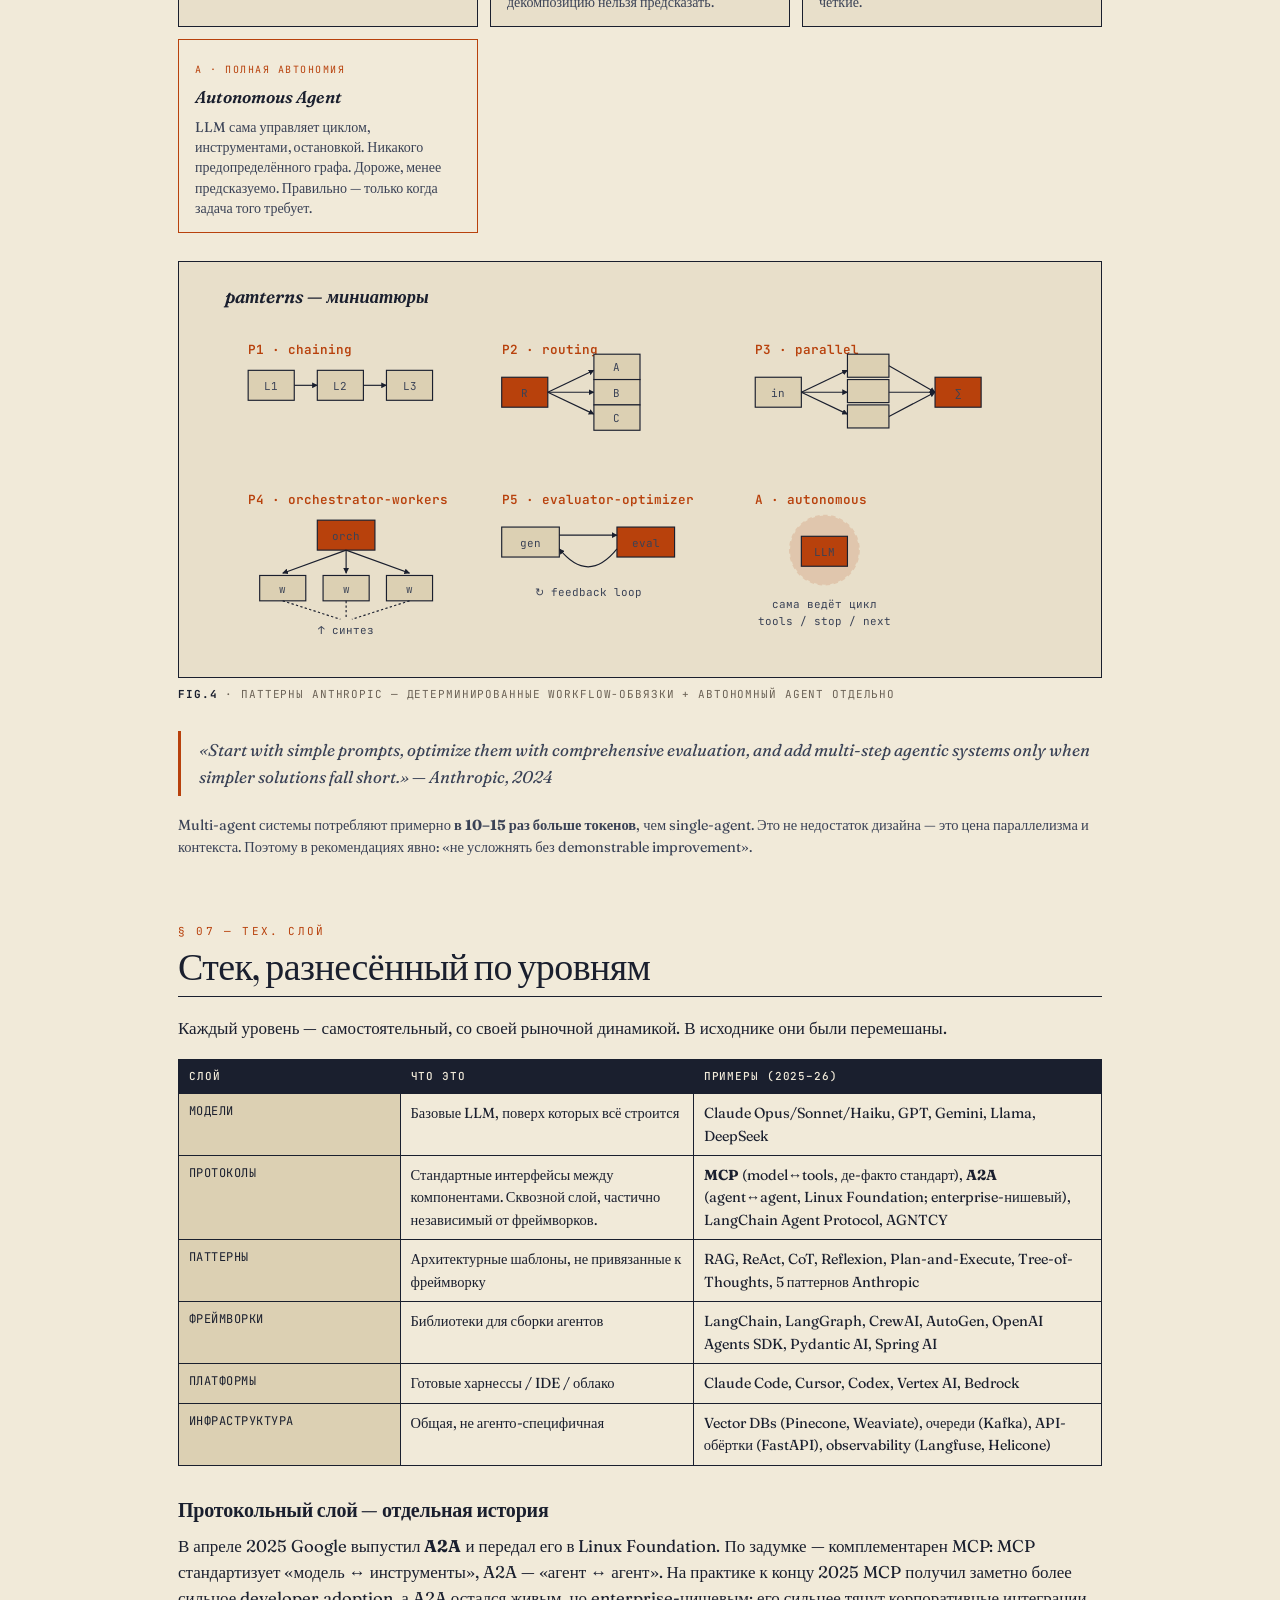
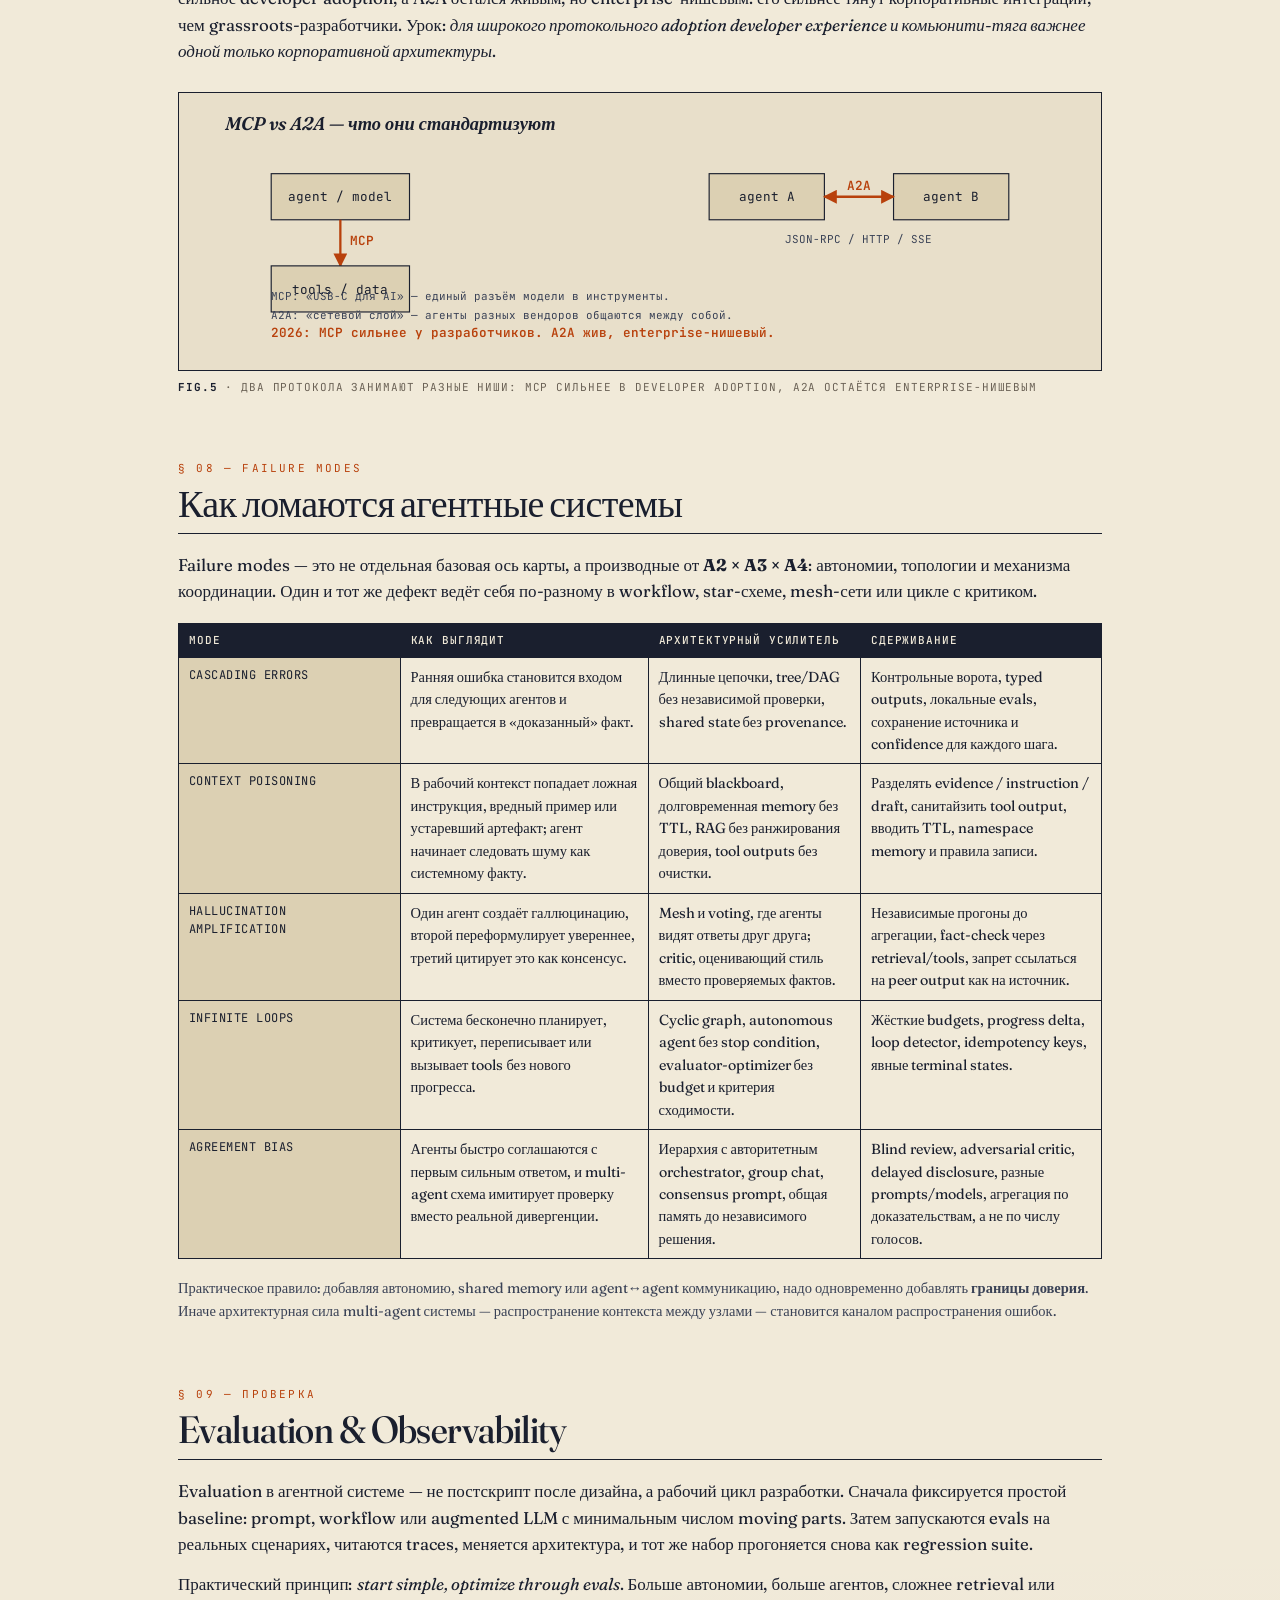
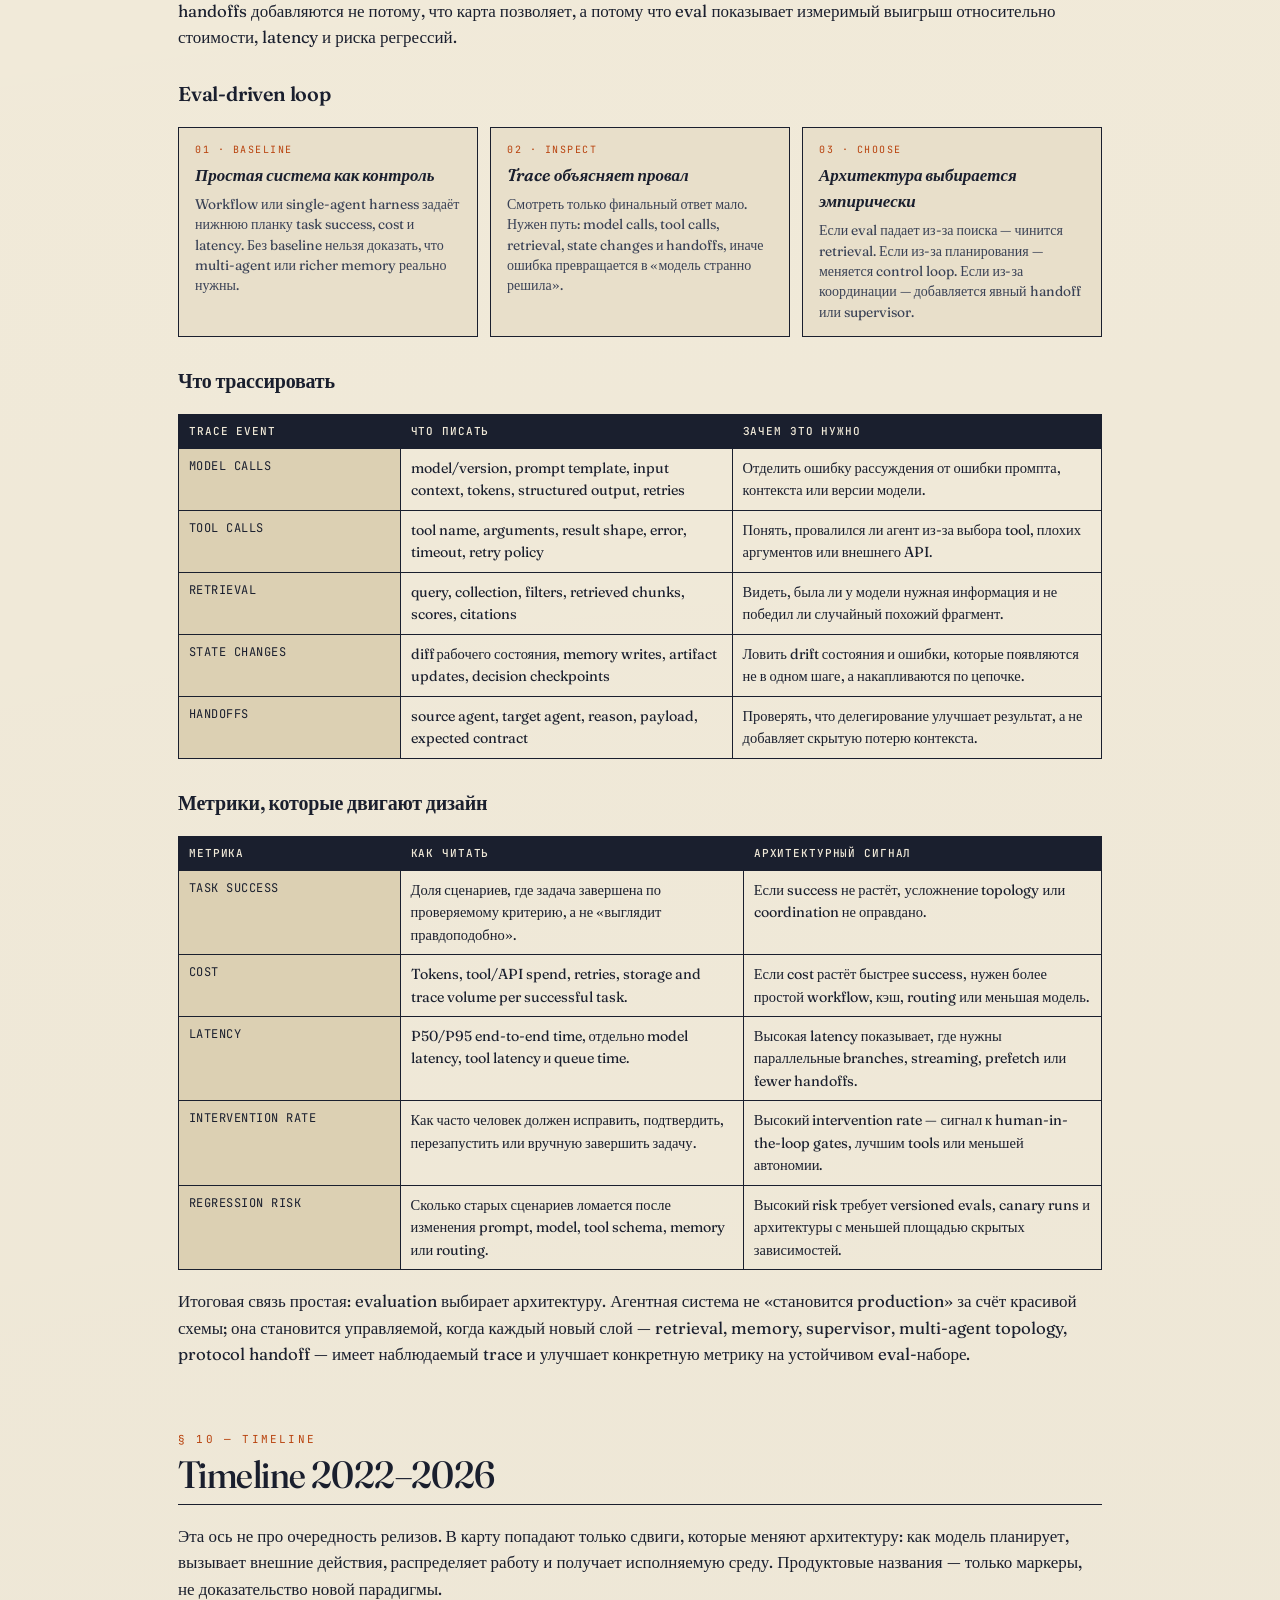
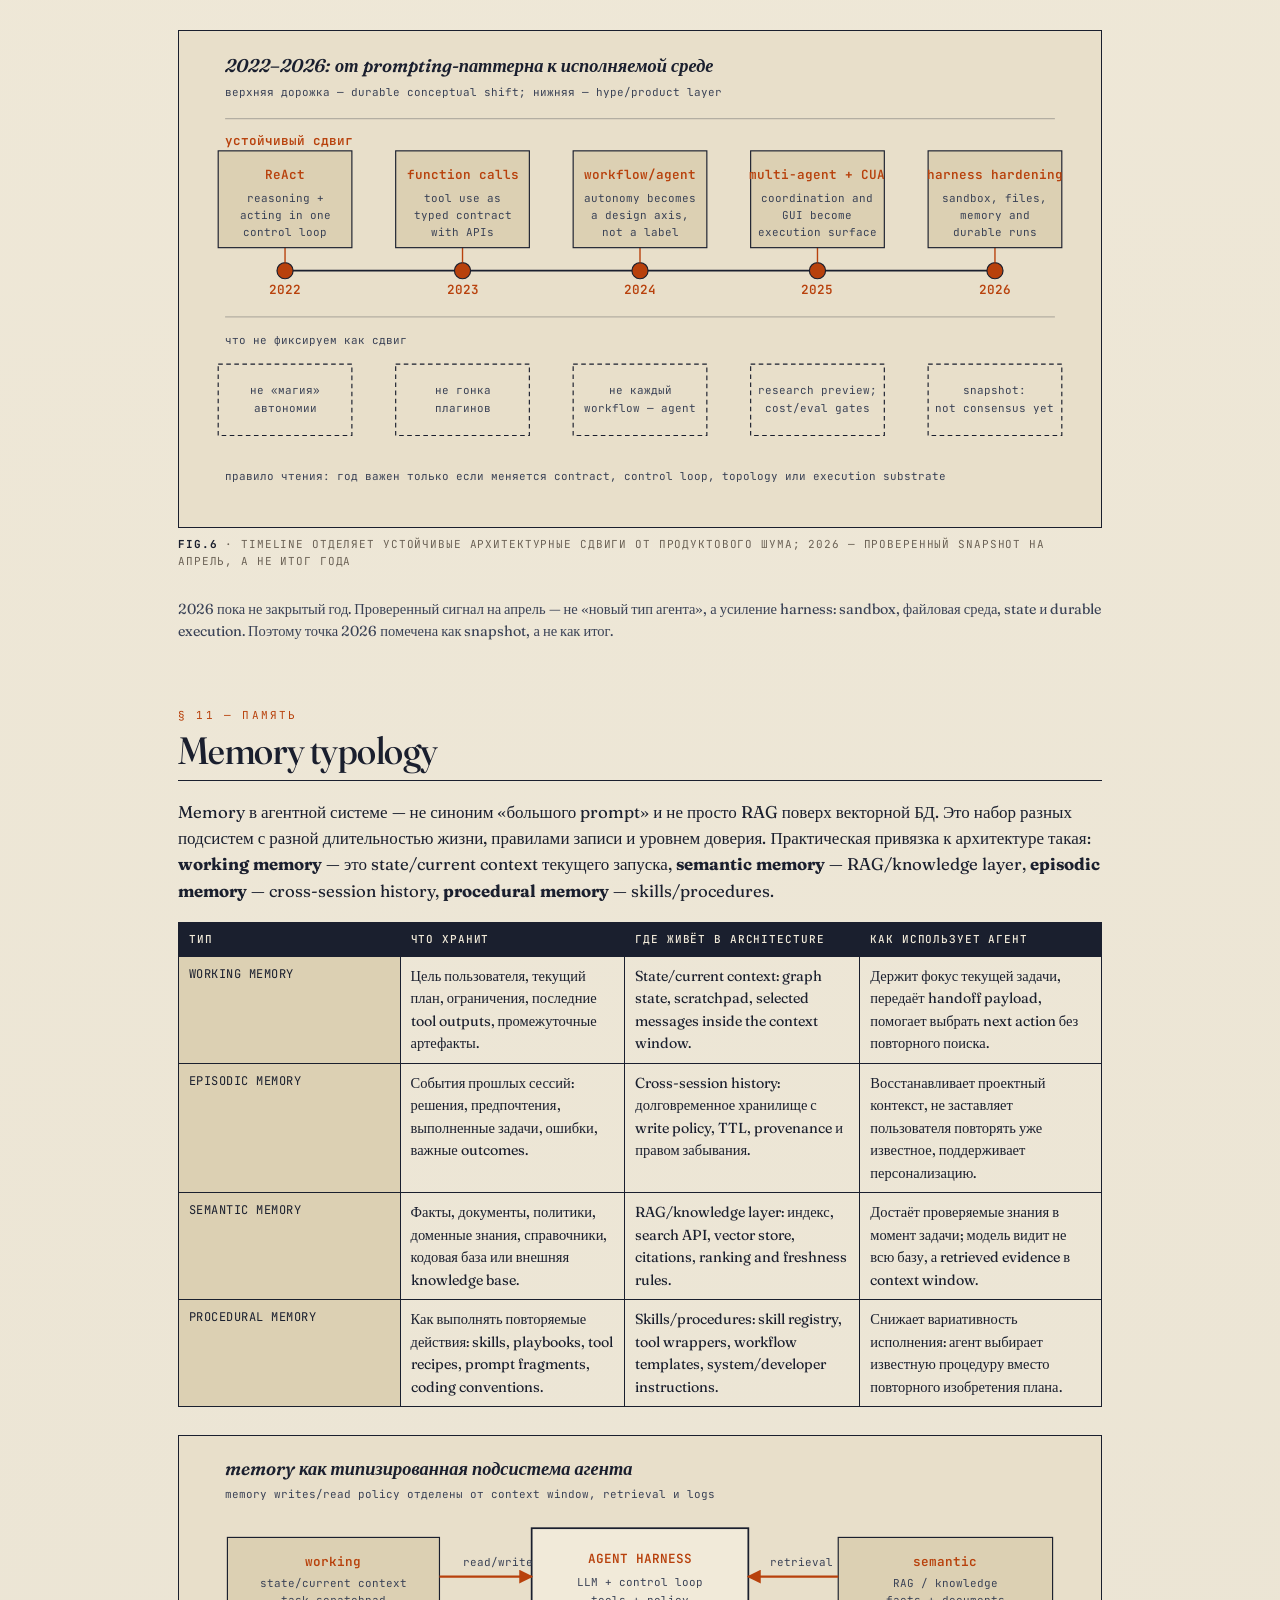
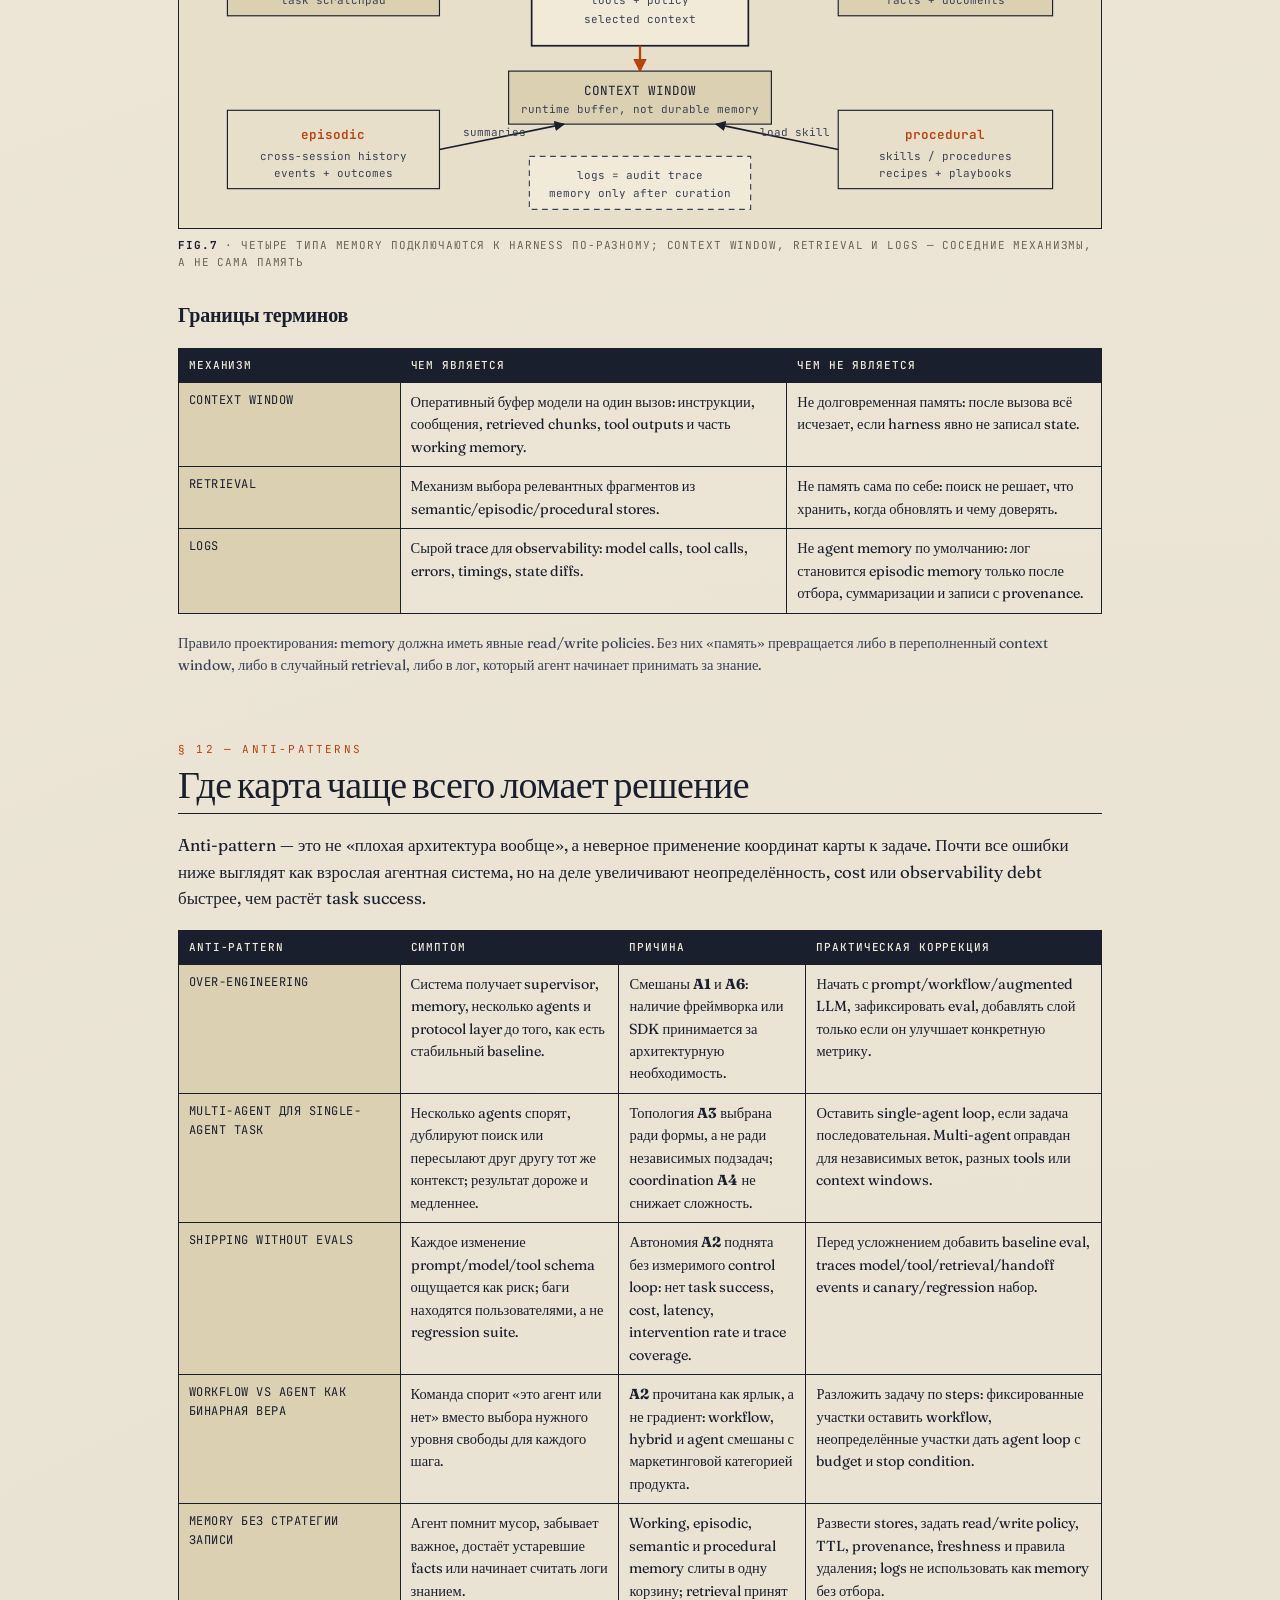
==== commit 43bbba3d: "Add anti-patterns section" ====
--- a/agent-ontology.html
+++ b/agent-ontology.html
@@ -1239,9 +1239,56 @@
   <p style="font-size:14.5px;color:var(--ink-2)">Правило проектирования: memory должна иметь явные read/write policies. Без них «память» превращается либо в переполненный context window, либо в случайный retrieval, либо в лог, который агент начинает принимать за знание.</p>
 </section>
 
-<!-- ========== SECTION 12: WHAT TO ADD ========== -->
+<!-- ========== SECTION 12: ANTI-PATTERNS ========== -->
 <section>
-  <div class="sec-num">§ 12 — пробелы исходника</div>
+  <div class="sec-num">§ 12 — anti-patterns</div>
+  <h2>Где карта чаще всего ломает решение</h2>
+  <p>Anti-pattern — это не «плохая архитектура вообще», а неверное применение координат карты к задаче. Почти все ошибки ниже выглядят как взрослая агентная система, но на деле увеличивают неопределённость, cost или observability debt быстрее, чем растёт task success.</p>
+
+  <table class="stack">
+    <thead>
+      <tr><th>Anti-pattern</th><th>Симптом</th><th>Причина</th><th>Практическая коррекция</th></tr>
+    </thead>
+    <tbody>
+      <tr>
+        <td>Over-engineering</td>
+        <td>Система получает supervisor, memory, несколько agents и protocol layer до того, как есть стабильный baseline.</td>
+        <td>Смешаны <b>A1</b> и <b>A6</b>: наличие фреймворка или SDK принимается за архитектурную необходимость.</td>
+        <td>Начать с prompt/workflow/augmented LLM, зафиксировать eval, добавлять слой только если он улучшает конкретную метрику.</td>
+      </tr>
+      <tr>
+        <td>Multi-agent для single-agent task</td>
+        <td>Несколько agents спорят, дублируют поиск или пересылают друг другу тот же контекст; результат дороже и медленнее.</td>
+        <td>Топология <b>A3</b> выбрана ради формы, а не ради независимых подзадач; coordination <b>A4</b> не снижает сложность.</td>
+        <td>Оставить single-agent loop, если задача последовательная. Multi-agent оправдан для независимых веток, разных tools или context windows.</td>
+      </tr>
+      <tr>
+        <td>Shipping without evals</td>
+        <td>Каждое изменение prompt/model/tool schema ощущается как риск; баги находятся пользователями, а не regression suite.</td>
+        <td>Автономия <b>A2</b> поднята без измеримого control loop: нет task success, cost, latency, intervention rate и trace coverage.</td>
+        <td>Перед усложнением добавить baseline eval, traces model/tool/retrieval/handoff events и canary/regression набор.</td>
+      </tr>
+      <tr>
+        <td>Workflow vs agent как бинарная вера</td>
+        <td>Команда спорит «это агент или нет» вместо выбора нужного уровня свободы для каждого шага.</td>
+        <td><b>A2</b> прочитана как ярлык, а не градиент: workflow, hybrid и agent смешаны с маркетинговой категорией продукта.</td>
+        <td>Разложить задачу по steps: фиксированные участки оставить workflow, неопределённые участки дать agent loop с budget и stop condition.</td>
+      </tr>
+      <tr>
+        <td>Memory без стратегии записи</td>
+        <td>Агент помнит мусор, забывает важное, достаёт устаревшие facts или начинает считать логи знанием.</td>
+        <td>Working, episodic, semantic и procedural memory слиты в одну корзину; retrieval принят за memory policy.</td>
+        <td>Развести stores, задать read/write policy, TTL, provenance, freshness и правила удаления; logs не использовать как memory без отбора.</td>
+      </tr>
+    </tbody>
+  </table>
+
+  <p style="font-size:14.5px;color:var(--ink-2)">Операционное правило: если новый слой нельзя связать с координатой карты и измеримой метрикой, это не архитектурное решение, а complexity debt. Taxonomy полезна только тогда, когда помогает убрать лишнюю степень свободы.</p>
+</section>
+
+<!-- ========== SECTION 13: WHAT TO ADD ========== -->
+<section>
+  <div class="sec-num">§ 13 — пробелы исходника</div>
   <h2>Чего ещё не было</h2>
 
   <h3>Фундаментальная граница: tools ≠ classical software</h3>
@@ -1257,9 +1304,9 @@
   <p>В исходнике эмерджентность приведена скорее как философская категория. В практике агентных систем «сильная эмерджентность» обычно используется как <em>оправдание непредсказуемости</em>, что часто скрывает обычное отсутствие observability. Слабая эмерджентность реальна (поведение системы из нескольких агентов сложнее каждого по отдельности). Сильная — редко доказуема в инженерных системах.</p>
 </section>
 
-<!-- ========== SECTION 13: SUMMARY ========== -->
+<!-- ========== SECTION 14: SUMMARY ========== -->
 <section>
-  <div class="sec-num">§ 13 — итог</div>
+  <div class="sec-num">§ 14 — итог</div>
   <h2>Что осталось от исходника</h2>
   <p>Исходный документ остаётся хорошим первым проходом. Основное, что его ослабляло:</p>
   <ol style="padding-left:18px;line-height:1.7;font-size:15.5px">
@@ -1273,7 +1320,8 @@
     <li>карта была стерильной по рискам — добавлена taxonomy failure modes;</li>
     <li>абстрактная карта не показывала реальные продукты — добавлены Cursor, Devin, Claude Code, Manus, deep research и AutoGPT;</li>
     <li>memory была сведена к RAG — теперь разделена на working, episodic, semantic и procedural;</li>
-    <li>историческая плоскость отсутствовала — добавлена timeline 2022–2026 с осторожным snapshot для 2026.</li>
+    <li>историческая плоскость отсутствовала — добавлена timeline 2022–2026 с осторожным snapshot для 2026;</li>
+    <li>карта не предупреждала о типовых ошибках применения — добавлен раздел anti-patterns.</li>
   </ol>
 
   <p>Итоговая рамка намеренно практическая: это taxonomy / карта измерений с проверкой согласованности, а не formal ontology с аксиомами, типами отношений и правилами вывода.</p>
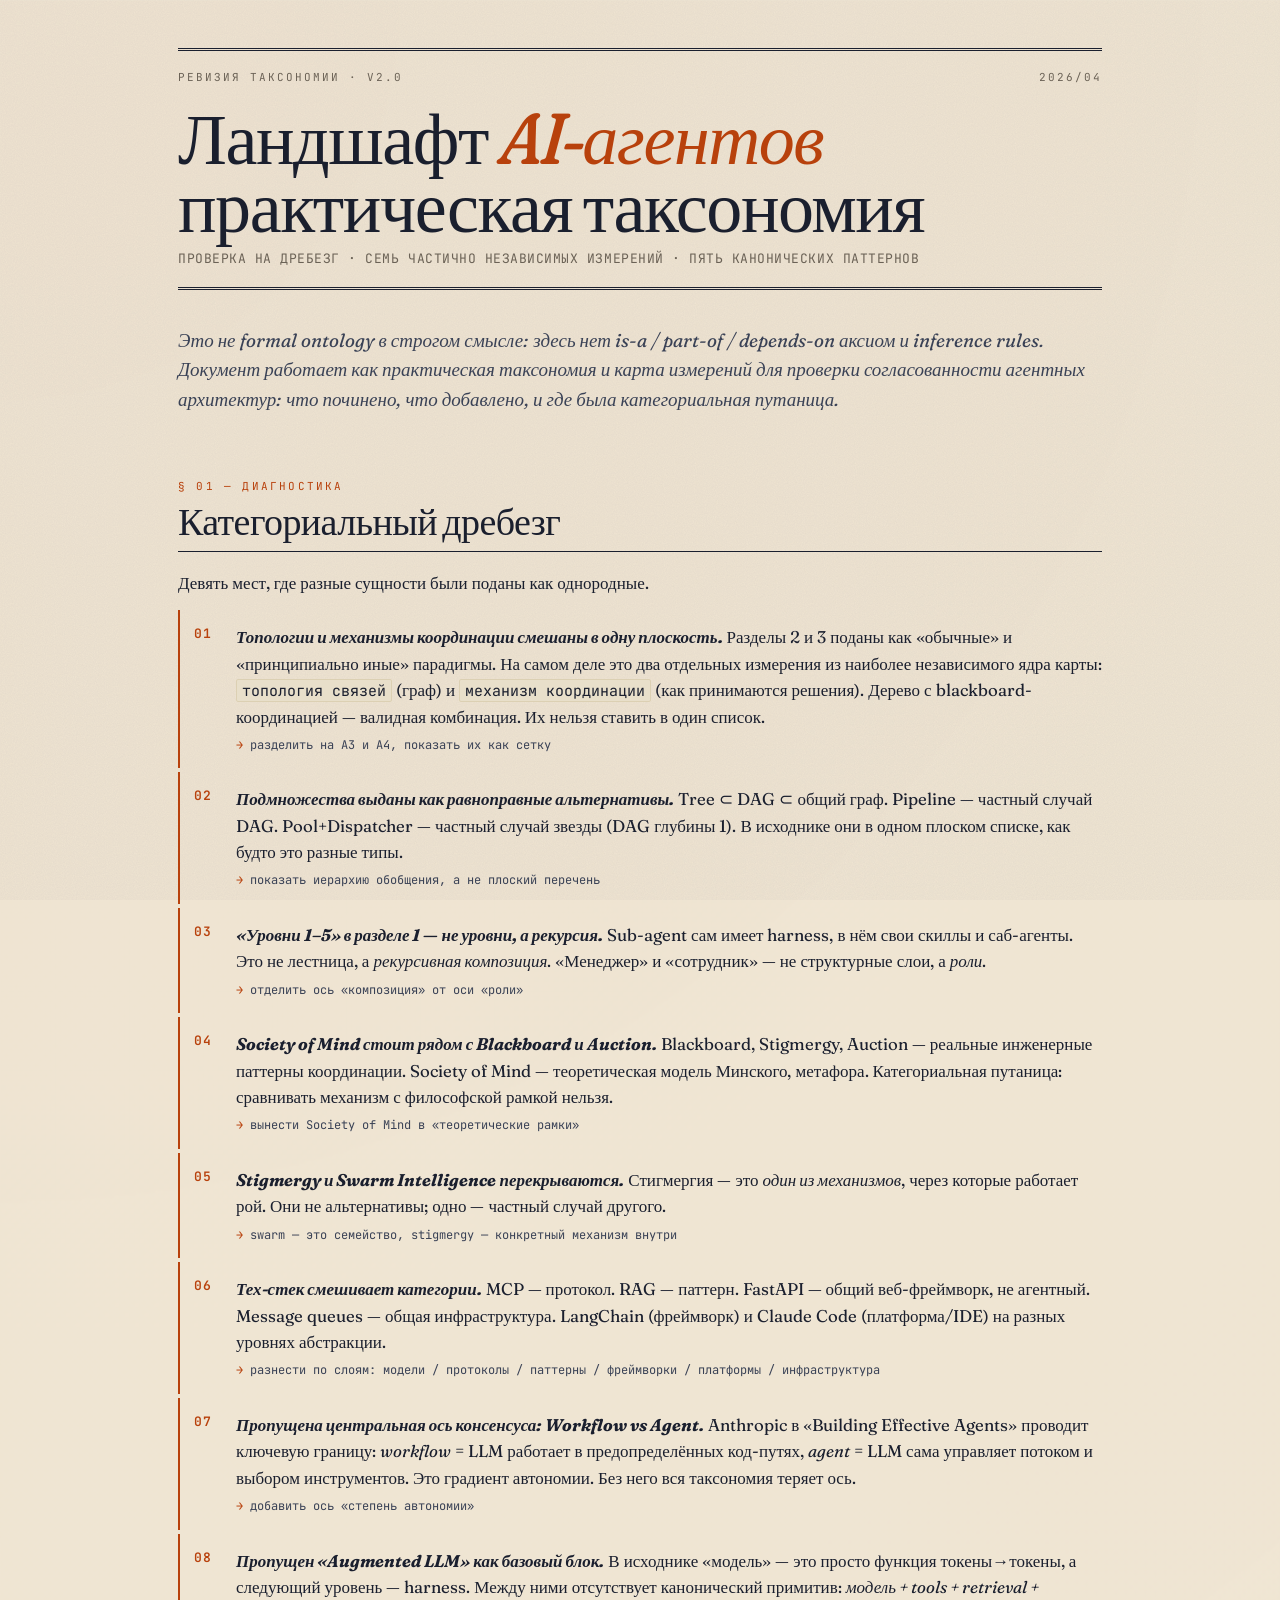
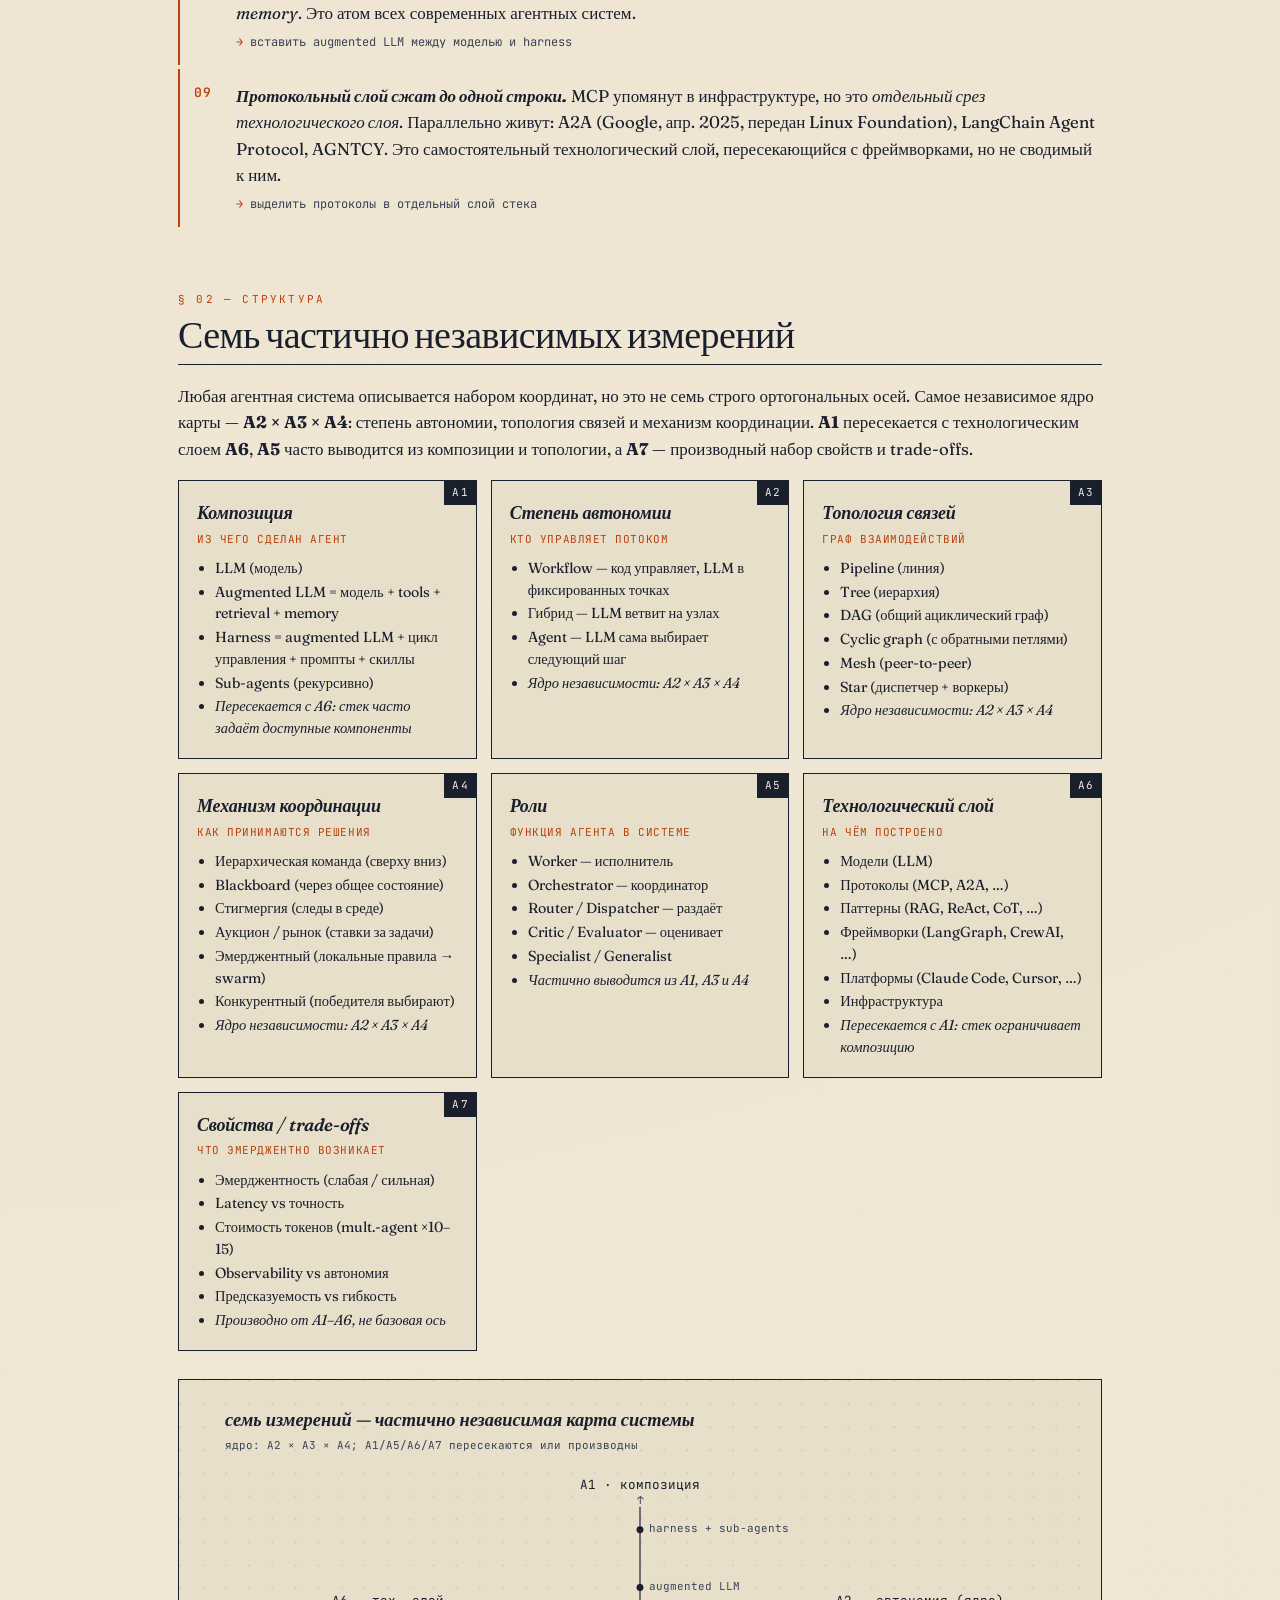
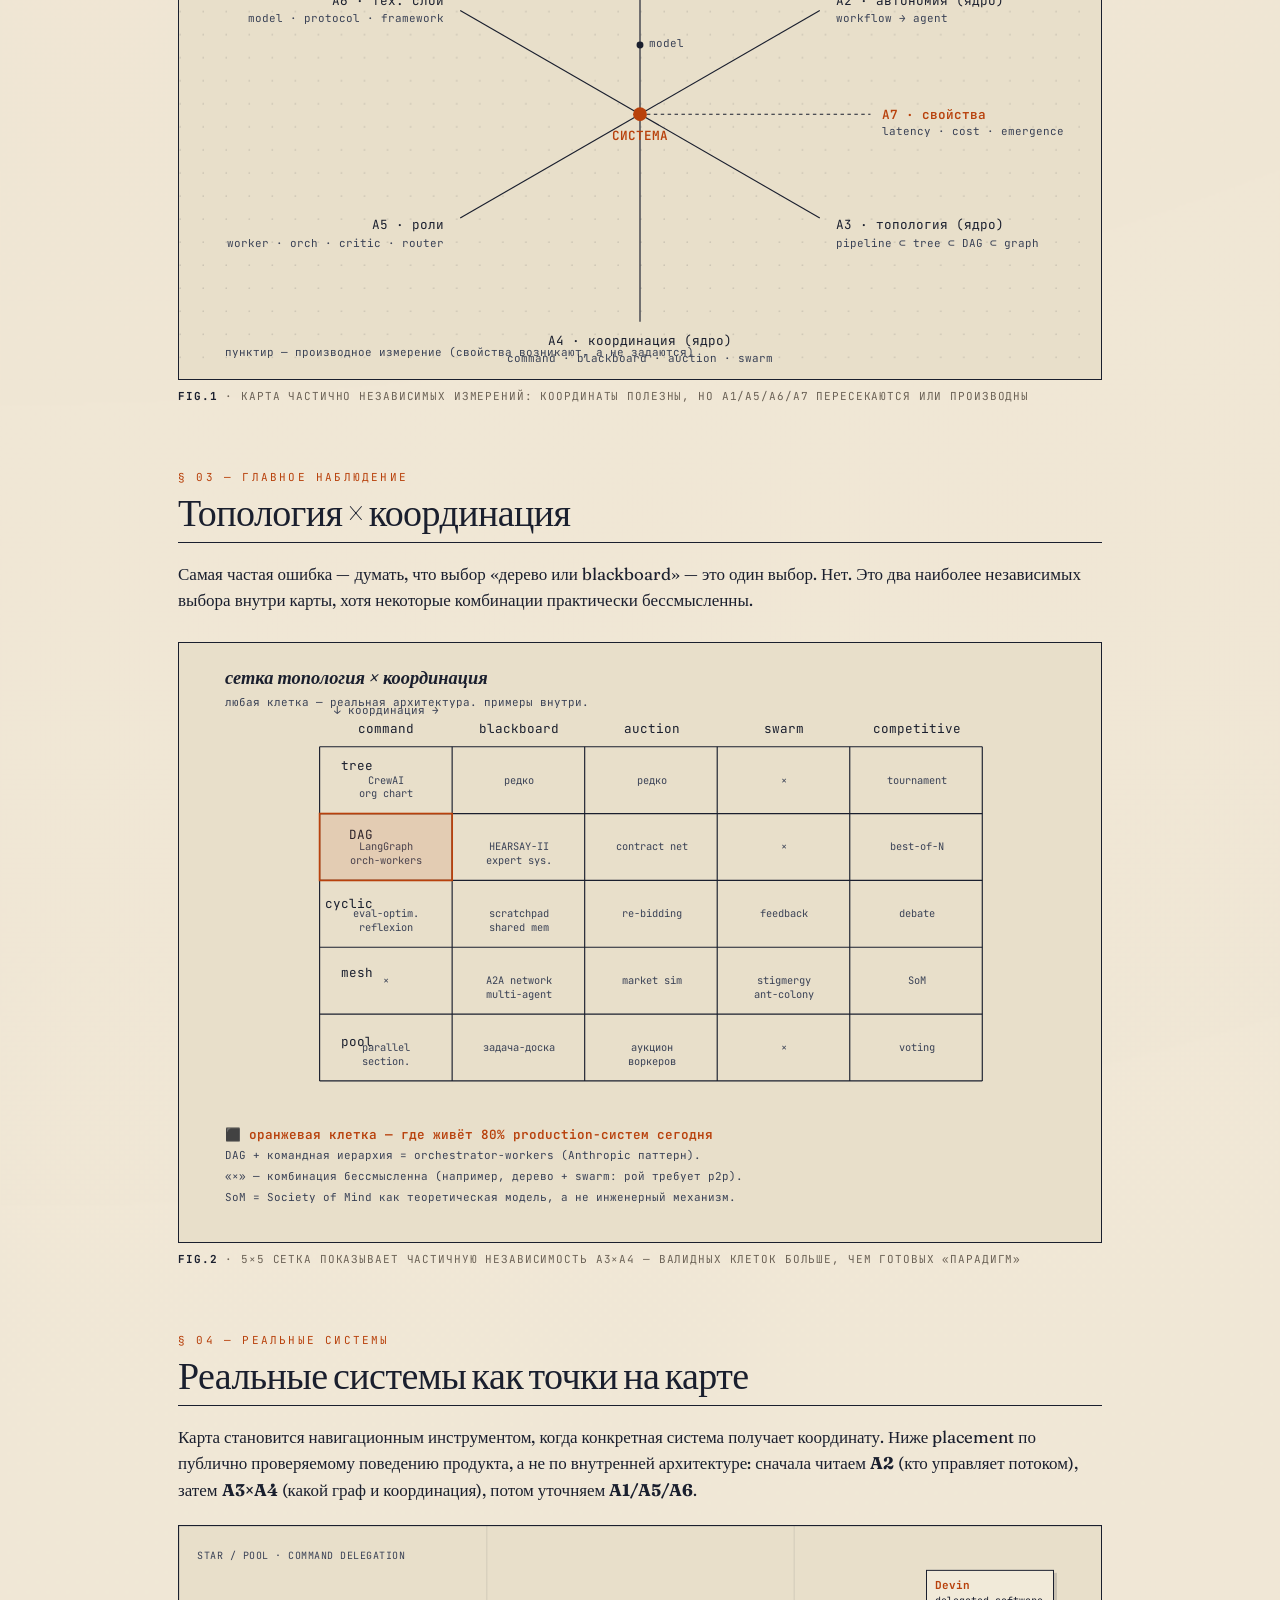
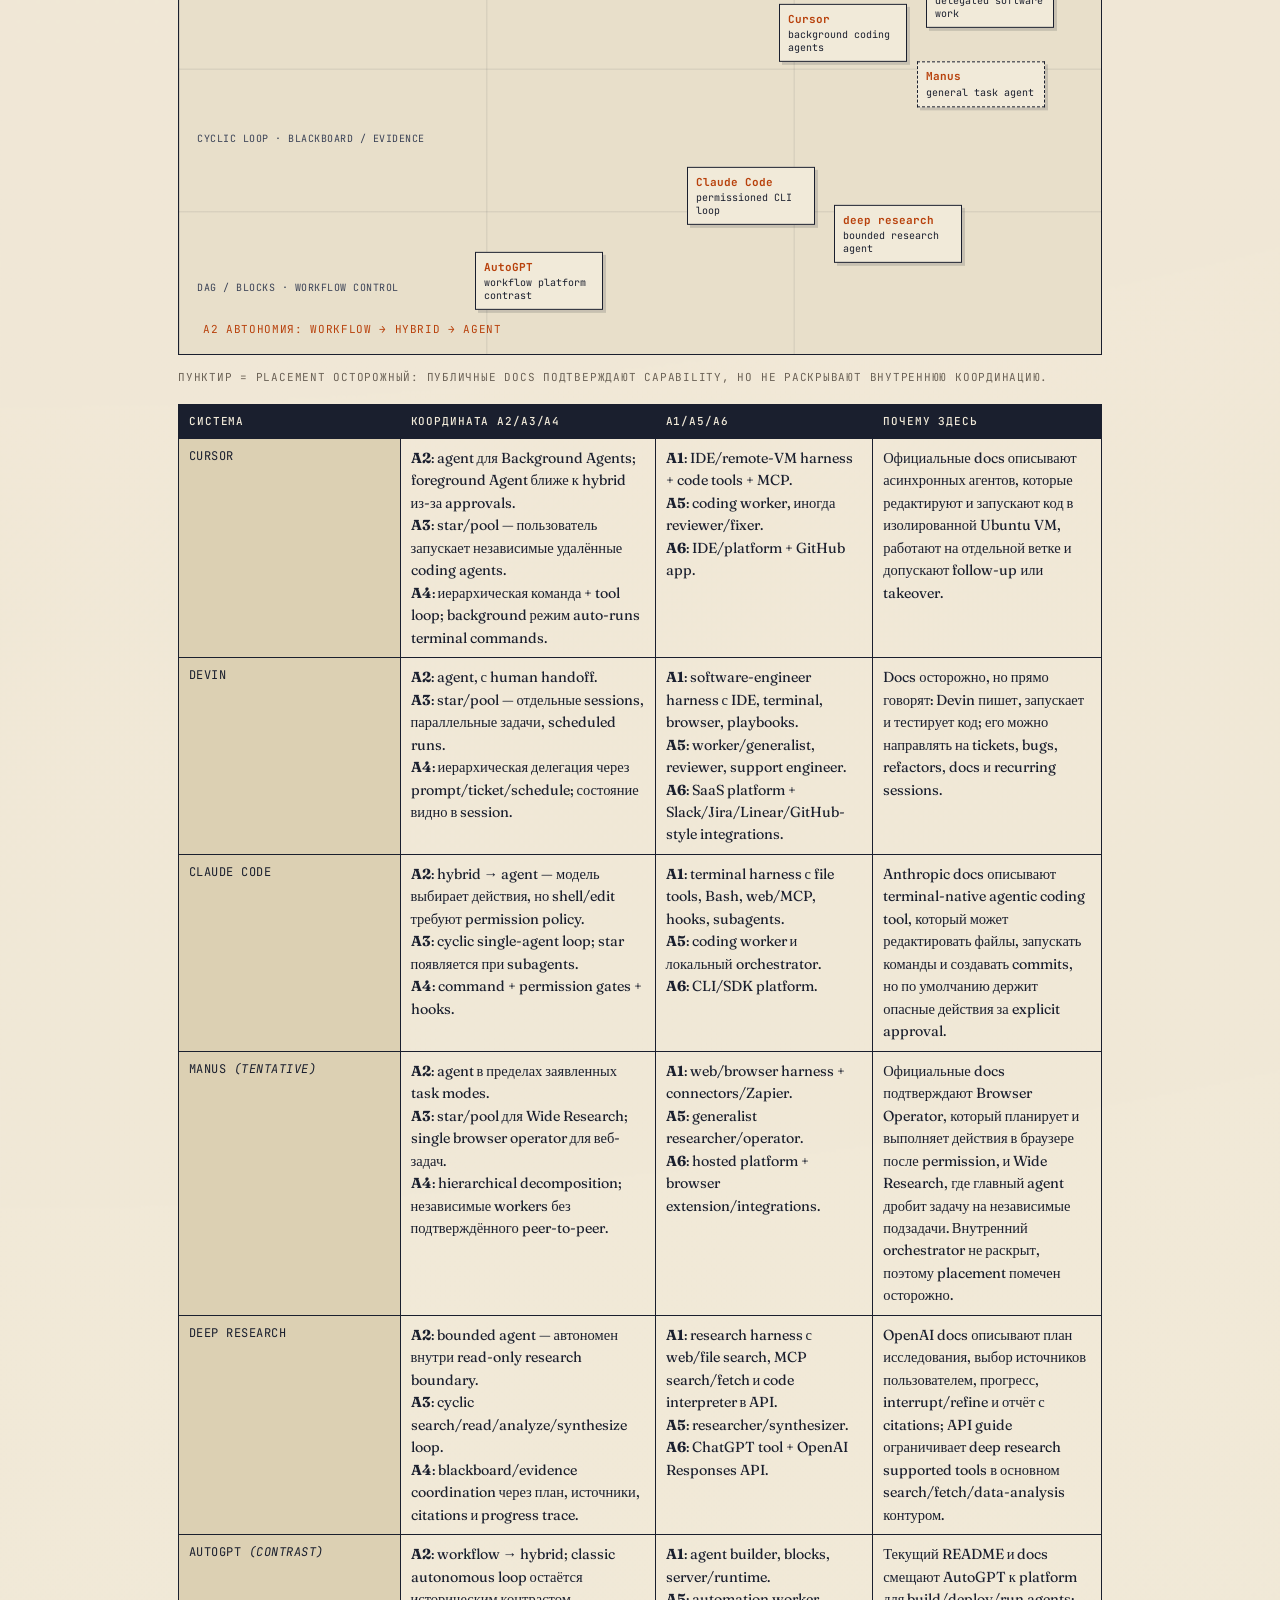
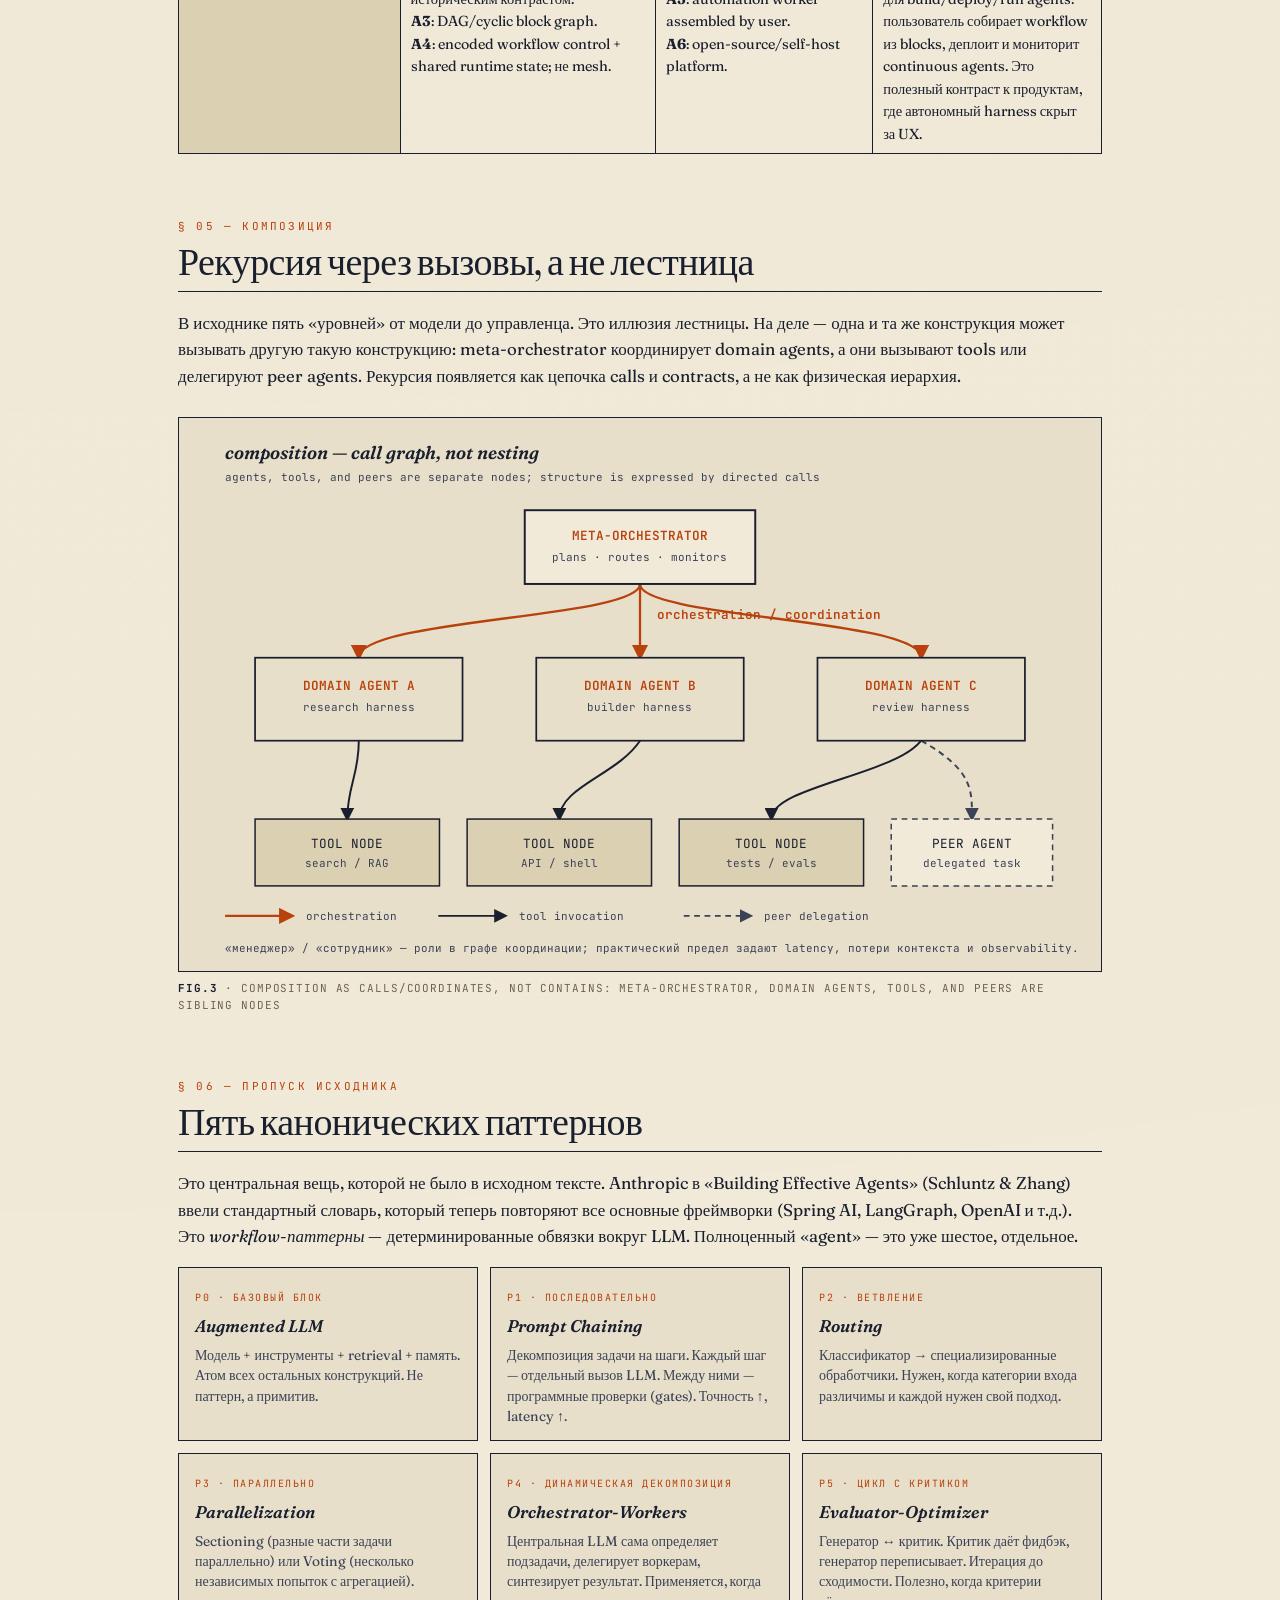
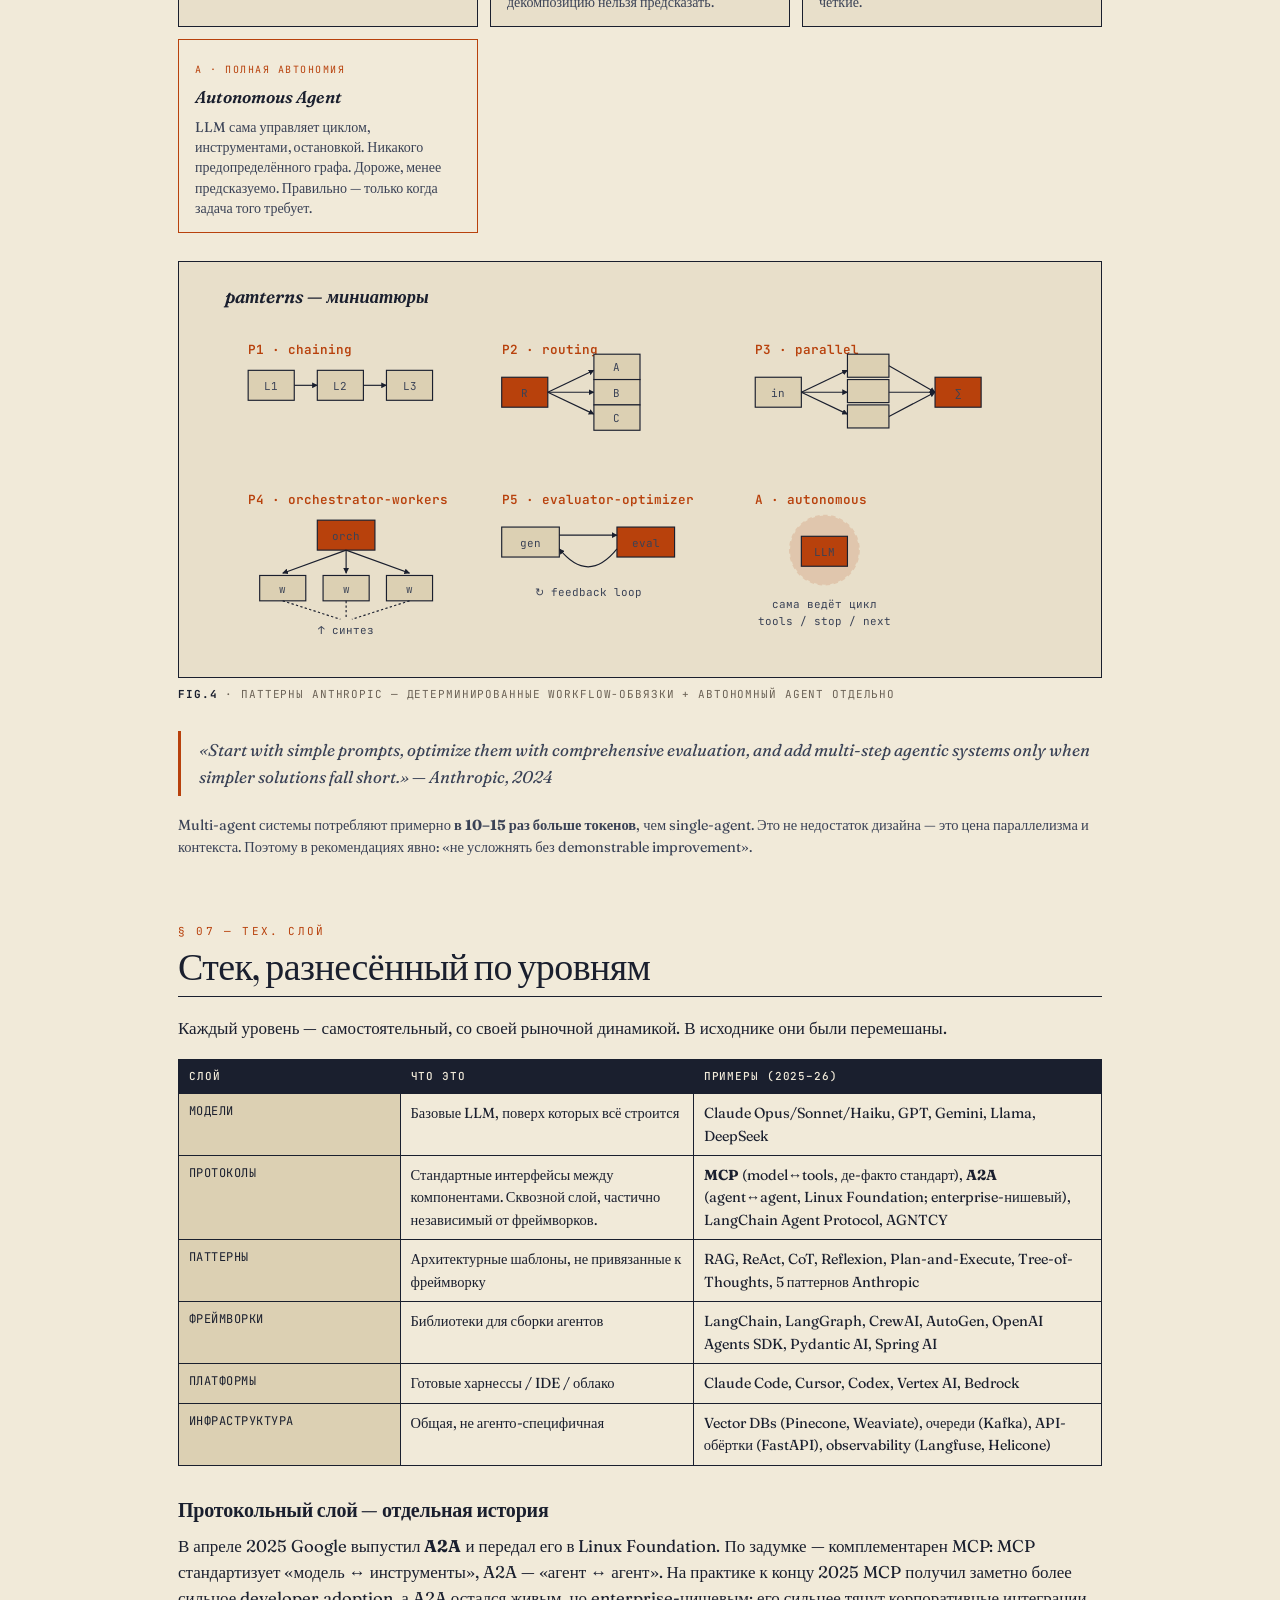
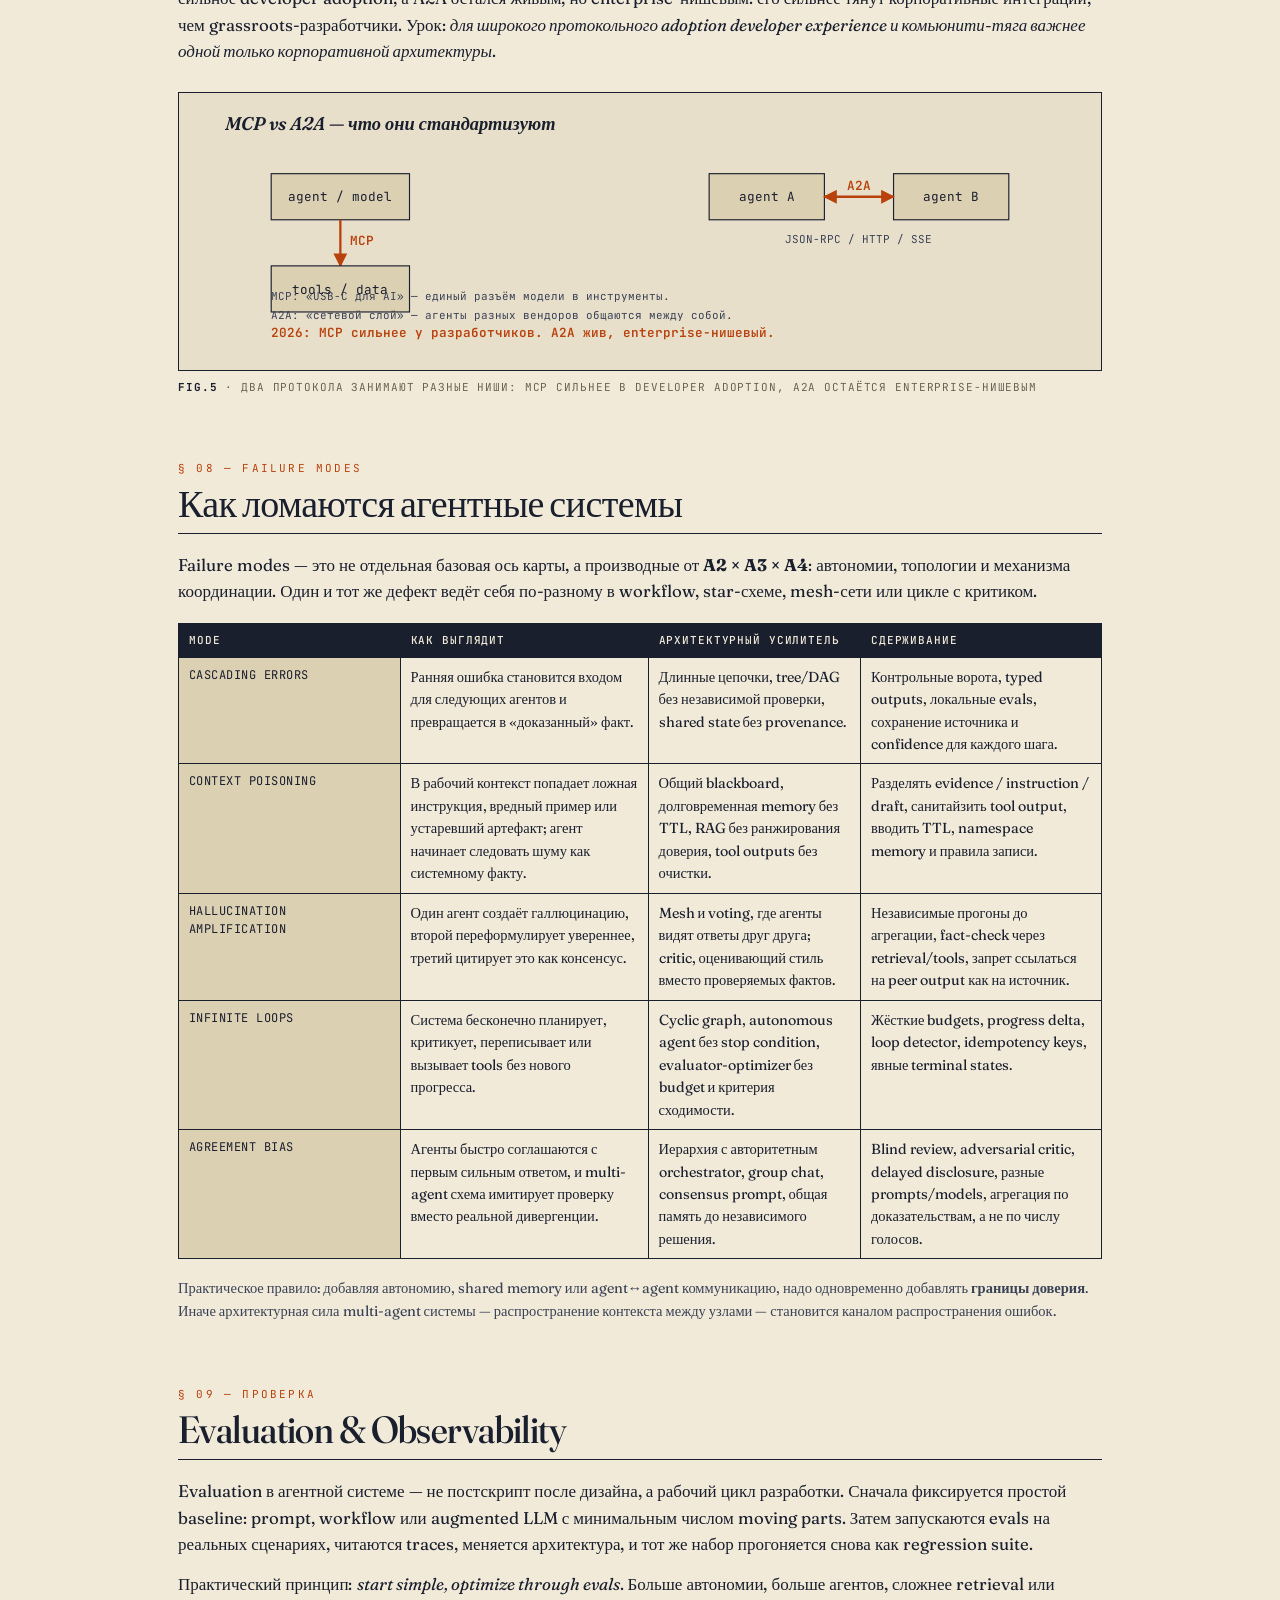
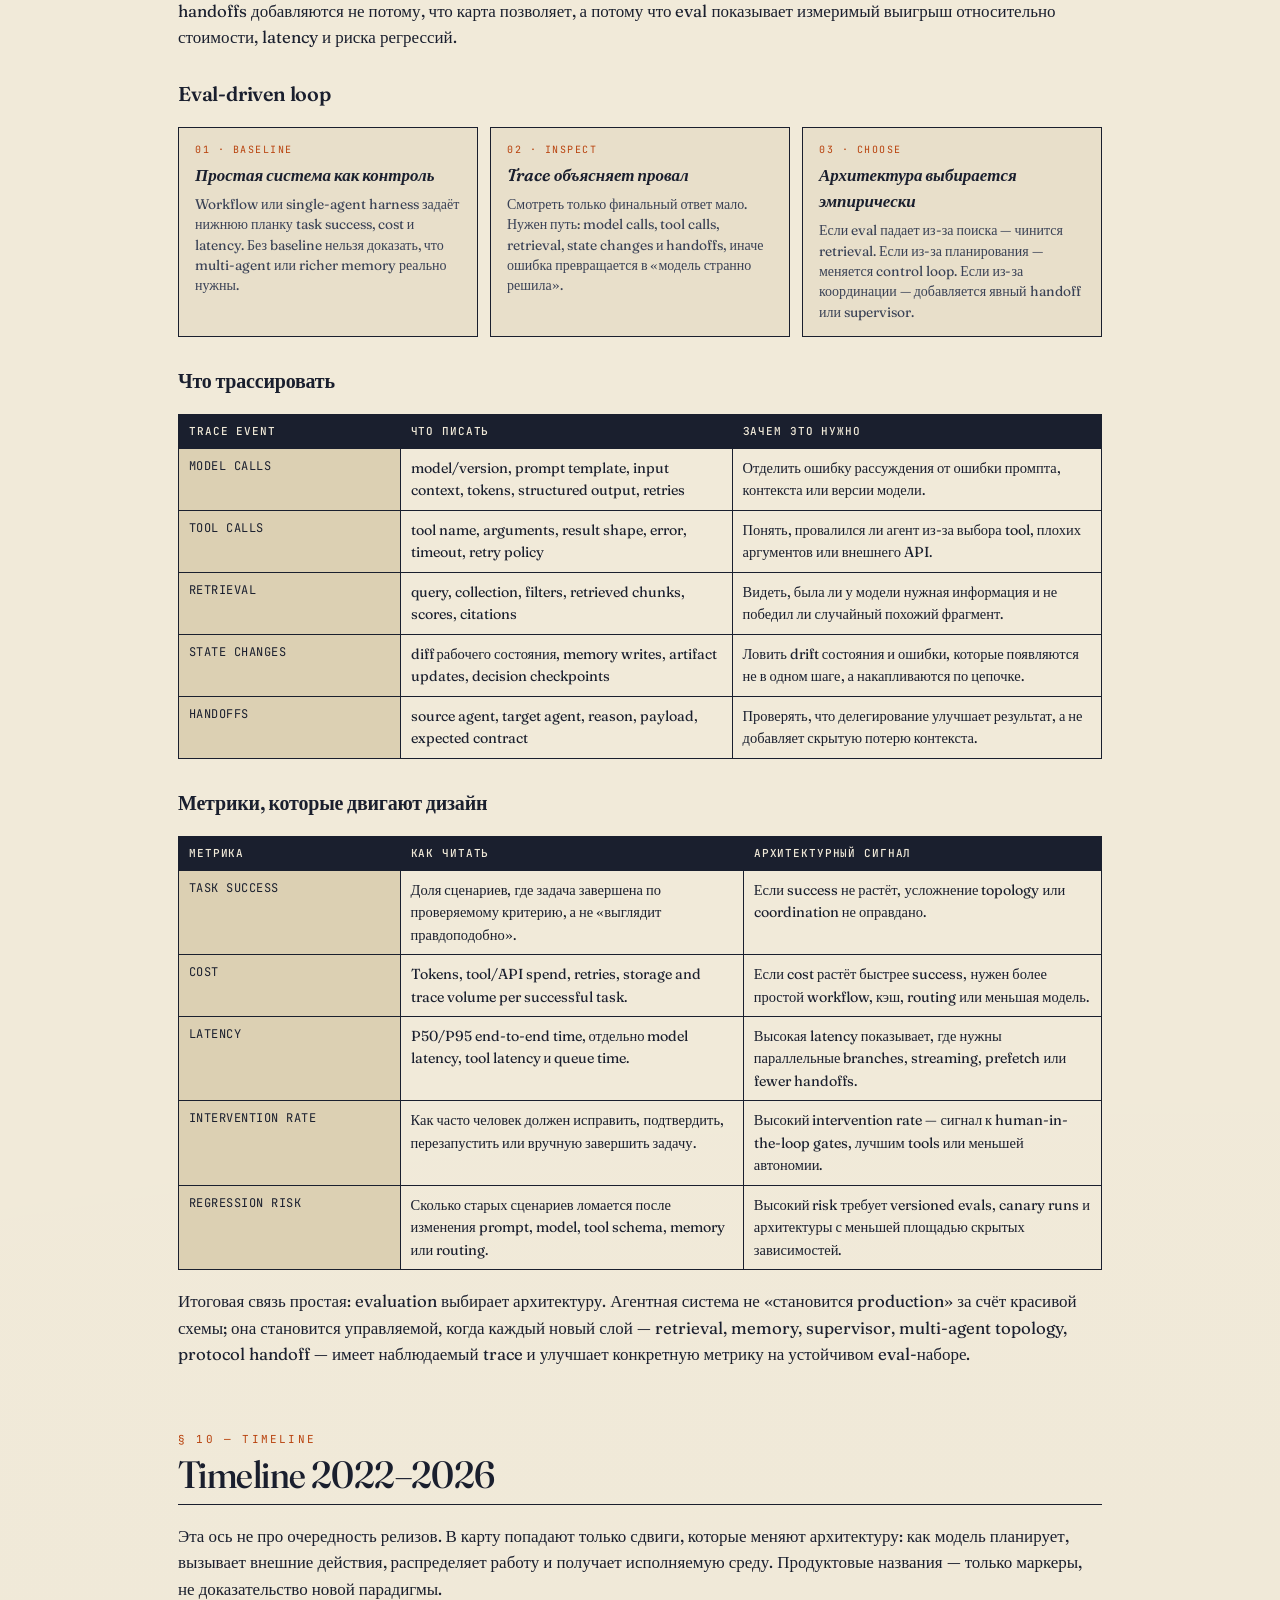
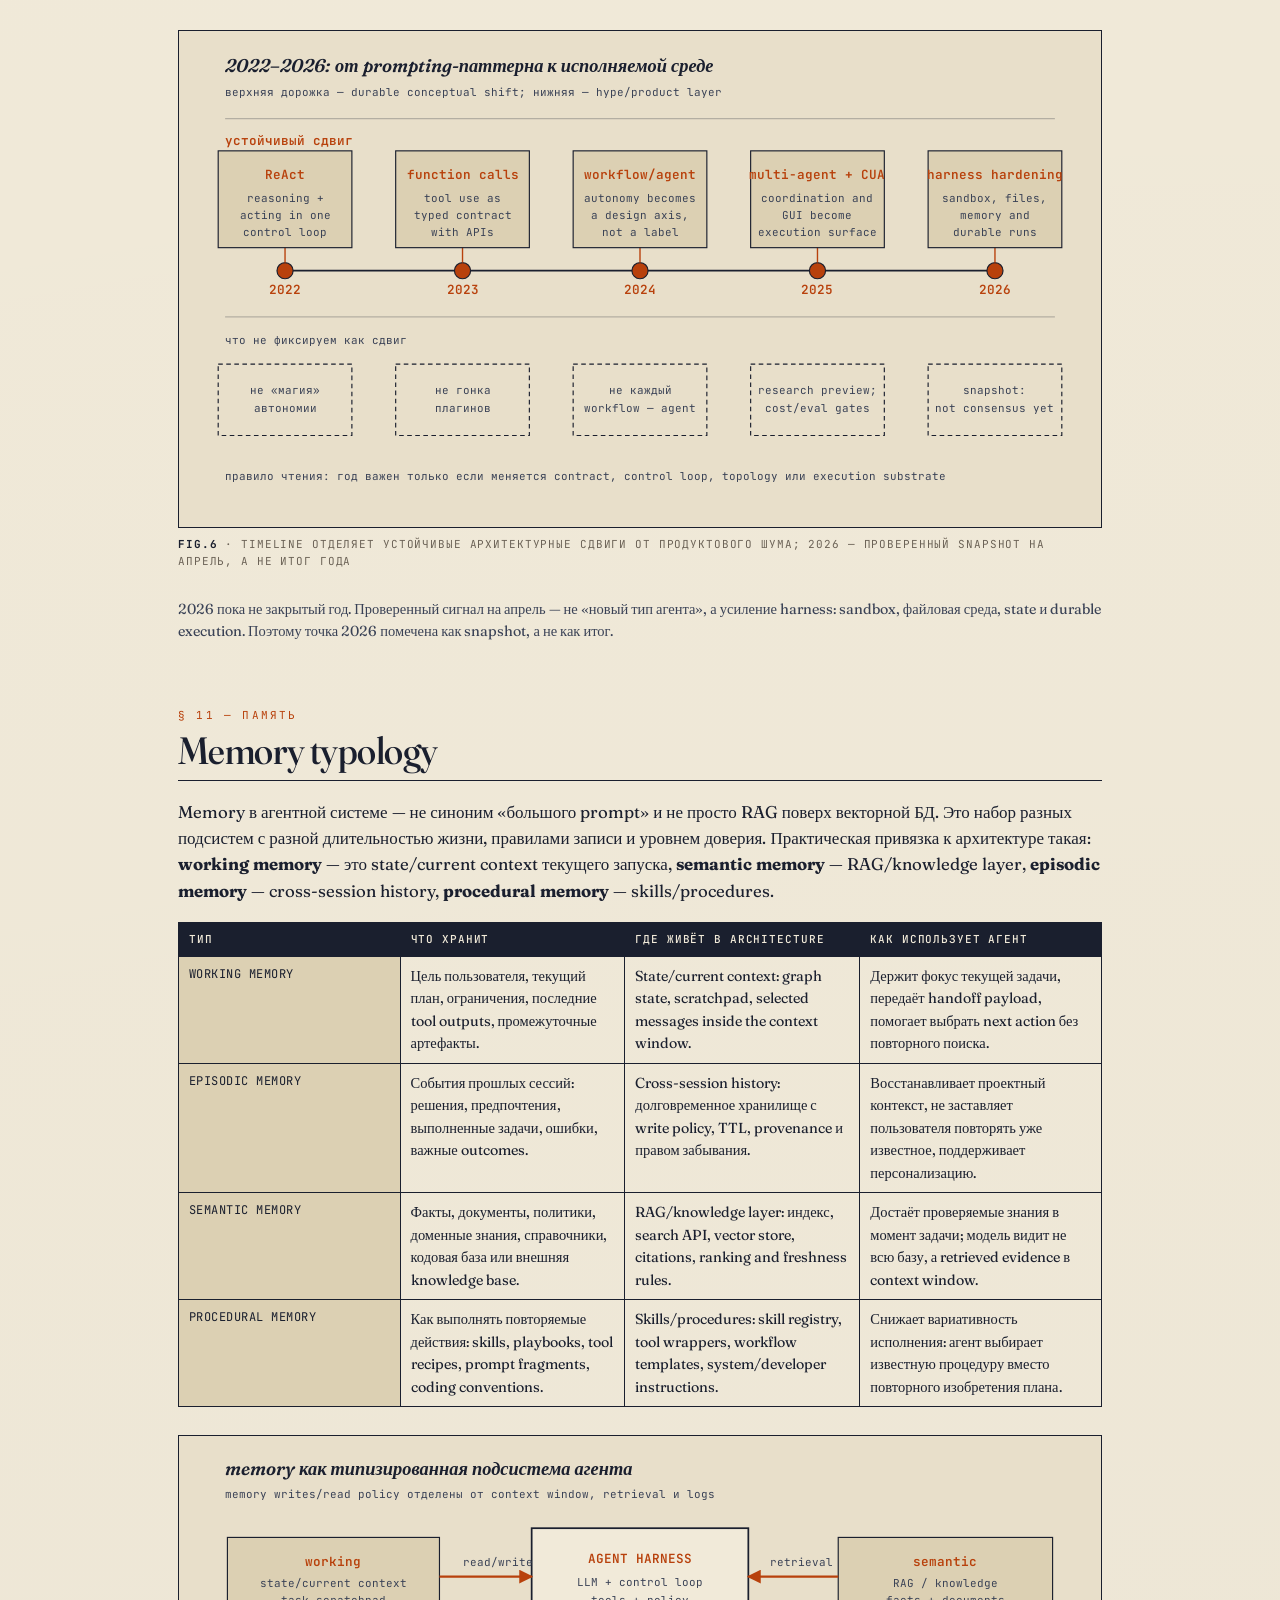
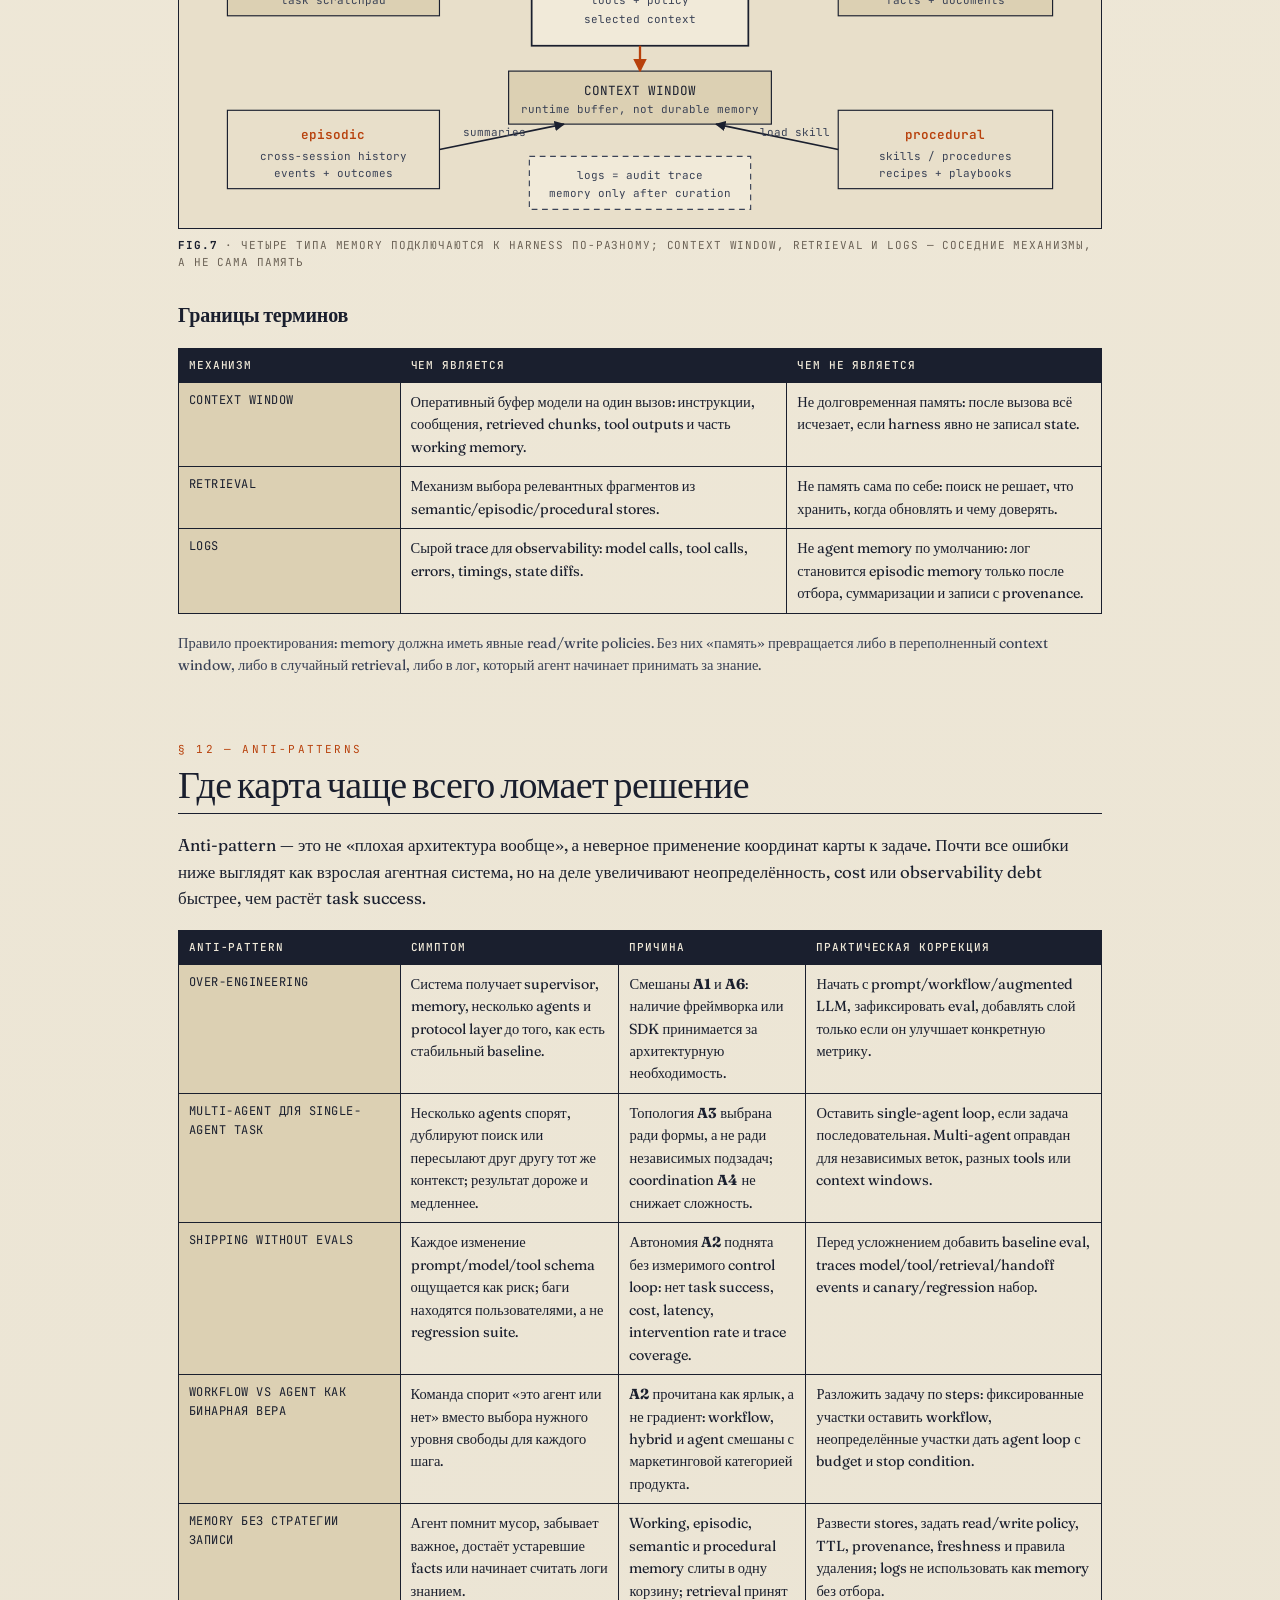
==== commit 6a07fe78: "Add decision tree" ====
--- a/agent-ontology.html
+++ b/agent-ontology.html
@@ -1286,9 +1286,102 @@
   <p style="font-size:14.5px;color:var(--ink-2)">Операционное правило: если новый слой нельзя связать с координатой карты и измеримой метрикой, это не архитектурное решение, а complexity debt. Taxonomy полезна только тогда, когда помогает убрать лишнюю степень свободы.</p>
 </section>
 
-<!-- ========== SECTION 13: WHAT TO ADD ========== -->
+<!-- ========== SECTION 13: DECISION TREE ========== -->
 <section>
-  <div class="sec-num">§ 13 — пробелы исходника</div>
+  <div class="sec-num">§ 13 — decision tree</div>
+  <h2>У меня задача X: что строить?</h2>
+  <p>Decision tree начинается не с фреймворка, а с constraints задачи: насколько фиксирован процесс, каков risk, какой допустим cost, есть ли eval readiness и где обязателен HITL. Правило выбора: <em>simplest architecture that fits</em>. Сначала prompt/workflow baseline, потом добавление tools, memory, agent loop или multi-agent topology только если eval и trace показывают измеримый выигрыш.</p>
+
+  <figure>
+  <svg viewBox="0 0 800 360" xmlns="http://www.w3.org/2000/svg">
+    <text x="40" y="34" class="ttl">decision tree: constraints → минимальная достаточная архитектура</text>
+    <text x="40" y="54" class="lbl-sm">A1/A2/A3/A4 задают форму; A7, eval/observability и failure modes ограничивают escalation.</text>
+
+    <g transform="translate(40,84)">
+      <rect x="0" y="0" width="112" height="54" fill="#f1ead9" stroke="#1a1f2e"/>
+      <text x="56" y="21" class="lbl-acc" text-anchor="middle">task constraints</text>
+      <text x="56" y="38" class="lbl-sm" text-anchor="middle">complexity/risk/cost</text>
+
+      <line x1="112" y1="27" x2="142" y2="27" stroke="#1a1f2e" marker-end="url(#dt-arrow)"/>
+
+      <rect x="142" y="0" width="98" height="54" fill="#dcd0b3" stroke="#1a1f2e"/>
+      <text x="191" y="20" class="lbl-acc" text-anchor="middle">prompt</text>
+      <text x="191" y="36" class="lbl-sm" text-anchor="middle">low risk</text>
+
+      <line x1="240" y1="27" x2="270" y2="27" stroke="#1a1f2e" marker-end="url(#dt-arrow)"/>
+
+      <rect x="270" y="0" width="104" height="54" fill="#dcd0b3" stroke="#1a1f2e"/>
+      <text x="322" y="20" class="lbl-acc" text-anchor="middle">workflow</text>
+      <text x="322" y="36" class="lbl-sm" text-anchor="middle">fixed steps</text>
+
+      <line x1="374" y1="27" x2="404" y2="27" stroke="#1a1f2e" marker-end="url(#dt-arrow)"/>
+
+      <rect x="404" y="0" width="112" height="54" fill="#dcd0b3" stroke="#1a1f2e"/>
+      <text x="460" y="20" class="lbl-acc" text-anchor="middle">augmented LLM</text>
+      <text x="460" y="36" class="lbl-sm" text-anchor="middle">tools/retrieval</text>
+
+      <line x1="516" y1="27" x2="546" y2="27" stroke="#1a1f2e" marker-end="url(#dt-arrow)"/>
+
+      <rect x="546" y="0" width="94" height="54" fill="#dcd0b3" stroke="#1a1f2e"/>
+      <text x="593" y="20" class="lbl-acc" text-anchor="middle">single-agent</text>
+      <text x="593" y="36" class="lbl-sm" text-anchor="middle">dynamic loop</text>
+
+      <line x1="640" y1="27" x2="670" y2="27" stroke="#1a1f2e" marker-end="url(#dt-arrow)"/>
+
+      <rect x="670" y="0" width="90" height="54" fill="#b8410c" stroke="#1a1f2e"/>
+      <text x="715" y="20" class="lbl-sm" text-anchor="middle" fill="#f1ead9">multi-agent</text>
+      <text x="715" y="36" class="lbl-sm" text-anchor="middle" fill="#f1ead9">parallel/spec.</text>
+    </g>
+
+    <g transform="translate(54,174)">
+      <rect x="0" y="0" width="208" height="54" fill="#f1ead9" stroke="#1a1f2e" stroke-dasharray="4 3"/>
+      <text x="104" y="19" class="lbl-acc" text-anchor="middle">eval readiness gate</text>
+      <text x="104" y="36" class="lbl-sm" text-anchor="middle">baseline, regression set, trace coverage</text>
+
+      <rect x="296" y="0" width="208" height="54" fill="#f1ead9" stroke="#1a1f2e" stroke-dasharray="4 3"/>
+      <text x="400" y="19" class="lbl-acc" text-anchor="middle">memory gate</text>
+      <text x="400" y="36" class="lbl-sm" text-anchor="middle">durable state needs policy/provenance</text>
+
+      <rect x="556" y="0" width="176" height="54" fill="#f1ead9" stroke="#1a1f2e" stroke-dasharray="4 3"/>
+      <text x="644" y="19" class="lbl-acc" text-anchor="middle">HITL gate</text>
+      <text x="644" y="36" class="lbl-sm" text-anchor="middle">high risk, high cost, low eval</text>
+    </g>
+
+    <g transform="translate(70,276)">
+      <line x1="0" y1="0" x2="660" y2="0" stroke="#b8410c" stroke-width="1.5"/>
+      <text x="0" y="24" class="lbl-sm">escalate only when: success improves, cost/latency stay acceptable, failure modes are contained, observability explains regressions.</text>
+    </g>
+
+    <defs>
+      <marker id="dt-arrow" viewBox="0 0 10 10" refX="9" refY="5" markerWidth="6" markerHeight="6" orient="auto">
+        <path d="M 0 0 L 10 5 L 0 10 z" fill="#1a1f2e"/>
+      </marker>
+    </defs>
+  </svg>
+  <figcaption><b>fig.8</b> · decision tree не заменяет eval: он задаёт порядок усложнения от constraints к минимальной достаточной архитектуре</figcaption>
+  </figure>
+
+  <table class="stack">
+    <thead>
+      <tr><th>Вопрос от constraints</th><th>Если да</th><th>Строить</th><th>Контроль</th></tr>
+    </thead>
+    <tbody>
+      <tr><td>Можно решить одним вызовом?</td><td>Низкая complexity, низкий risk, нет внешних side effects, пользователь готов проверить ответ.</td><td><b>Prompt</b> baseline.</td><td>Небольшой eval-набор, prompt/model trace, ручная spot-check проверка.</td></tr>
+      <tr><td>Процесс заранее известен?</td><td>Шаги, ветки и проверки можно описать кодом; LLM нужна внутри фиксированных узлов.</td><td><b>Workflow</b>: chaining, routing, parallelization или evaluator-optimizer. Координата: <b>A2</b> workflow, <b>A3</b> pipeline/DAG/cycle.</td><td>Typed outputs, gates, regression suite, cost/latency per successful task.</td></tr>
+      <tr><td>Нужны данные или действия?</td><td>Нужны retrieval, tools, files, APIs или короткая working memory, но control flow ещё держит код.</td><td><b>Augmented LLM</b> внутри workflow: <b>A1</b> модель + tools + retrieval + memory.</td><td>Трассировать model/tool/retrieval/state events, санитайзить tool outputs, проверять failure modes.</td></tr>
+      <tr><td>Следующий шаг нельзя предсказать?</td><td>План, выбор tool и остановка зависят от промежуточных результатов.</td><td><b>Single-agent</b> loop: <b>A2</b> agent, обычно <b>A3</b> cyclic graph, <b>A4</b> command/blackboard.</td><td>Budget, stop condition, loop detector, intervention rate, rollback для рискованных действий.</td></tr>
+      <tr><td>Есть независимые ветки?</td><td>Подзадачи можно выполнять параллельно, нужны разные specialists, tools или context windows.</td><td><b>Multi-agent</b> только если он выигрывает у single-agent на eval: <b>A3</b> star/tree/DAG, <b>A4</b> hierarchy/blackboard/competition.</td><td>Handoff contracts, delayed disclosure, provenance, cost cap; защита от agreement bias и hallucination amplification.</td></tr>
+      <tr><td>Нужно помнить между вызовами?</td><td>Требуются user/project history, доменные факты, procedures или durable state.</td><td><b>Memory</b> как отдельный слой: working, episodic, semantic или procedural store с read/write policy.</td><td>TTL, provenance, freshness, delete rules; logs не считать memory без отбора.</td></tr>
+      <tr><td>Ошибка дорого стоит?</td><td>Есть irreversible action, деньги, безопасность, юридический риск, публичная публикация или низкая eval readiness.</td><td><b>HITL gates</b>: approval before action, review before publish, escalation to operator.</td><td>Decision checkpoints, audit trail, canary runs, explicit confidence и reason for handoff.</td></tr>
+    </tbody>
+  </table>
+
+  <p style="font-size:14.5px;color:var(--ink-2)">Связь с anti-patterns прямая: если выбранный слой не привязан к A1–A7 и не улучшает eval-метрику при приемлемых cost/risk, это over-engineering. Если HITL или memory добавлены без политики, они становятся новой failure surface, а не контролем.</p>
+</section>
+
+<!-- ========== SECTION 14: WHAT TO ADD ========== -->
+<section>
+  <div class="sec-num">§ 14 — пробелы исходника</div>
   <h2>Чего ещё не было</h2>
 
   <h3>Фундаментальная граница: tools ≠ classical software</h3>
@@ -1304,9 +1397,9 @@
   <p>В исходнике эмерджентность приведена скорее как философская категория. В практике агентных систем «сильная эмерджентность» обычно используется как <em>оправдание непредсказуемости</em>, что часто скрывает обычное отсутствие observability. Слабая эмерджентность реальна (поведение системы из нескольких агентов сложнее каждого по отдельности). Сильная — редко доказуема в инженерных системах.</p>
 </section>
 
-<!-- ========== SECTION 14: SUMMARY ========== -->
+<!-- ========== SECTION 15: SUMMARY ========== -->
 <section>
-  <div class="sec-num">§ 14 — итог</div>
+  <div class="sec-num">§ 15 — итог</div>
   <h2>Что осталось от исходника</h2>
   <p>Исходный документ остаётся хорошим первым проходом. Основное, что его ослабляло:</p>
   <ol style="padding-left:18px;line-height:1.7;font-size:15.5px">
@@ -1321,7 +1414,8 @@
     <li>абстрактная карта не показывала реальные продукты — добавлены Cursor, Devin, Claude Code, Manus, deep research и AutoGPT;</li>
     <li>memory была сведена к RAG — теперь разделена на working, episodic, semantic и procedural;</li>
     <li>историческая плоскость отсутствовала — добавлена timeline 2022–2026 с осторожным snapshot для 2026;</li>
-    <li>карта не предупреждала о типовых ошибках применения — добавлен раздел anti-patterns.</li>
+    <li>карта не предупреждала о типовых ошибках применения — добавлен раздел anti-patterns;</li>
+    <li>карта не отвечала на вопрос «что строить под задачу X» — добавлен decision tree выбора минимальной достаточной архитектуры.</li>
   </ol>
 
   <p>Итоговая рамка намеренно практическая: это taxonomy / карта измерений с проверкой согласованности, а не formal ontology с аксиомами, типами отношений и правилами вывода.</p>
